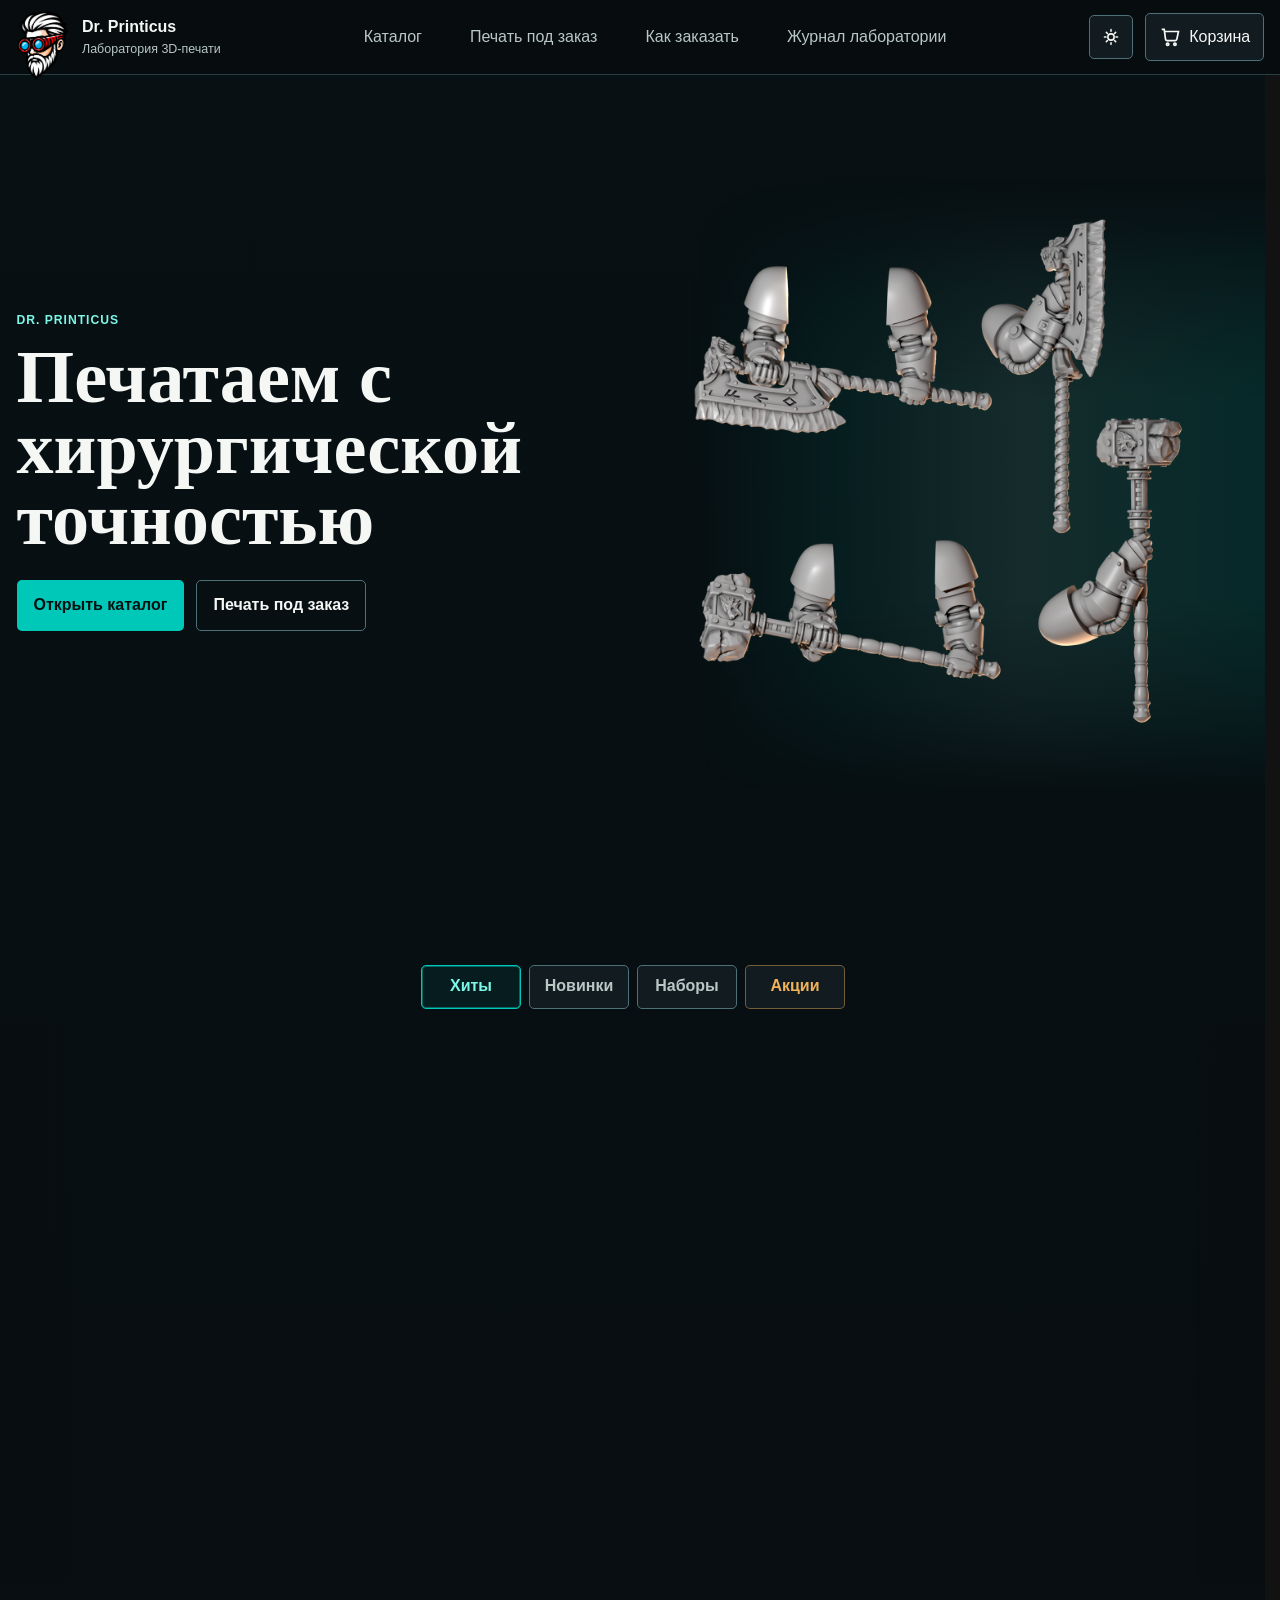
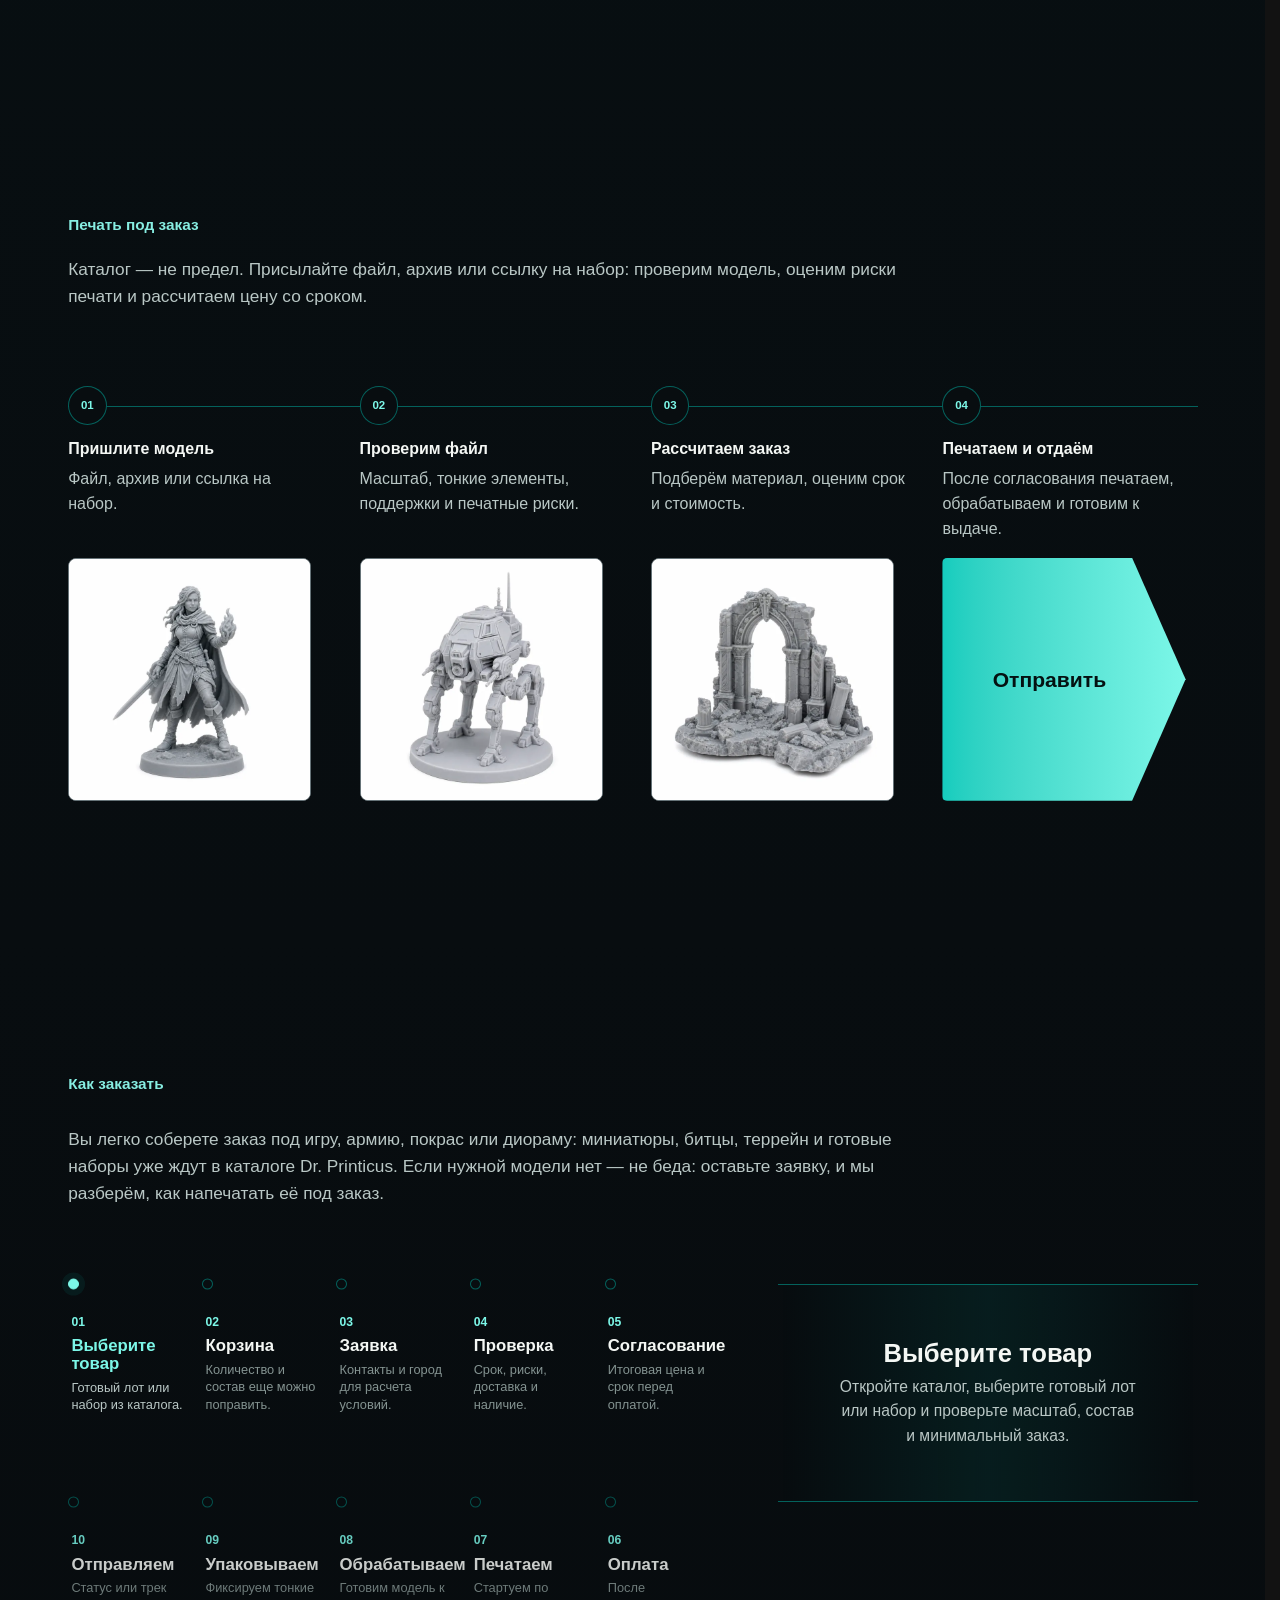
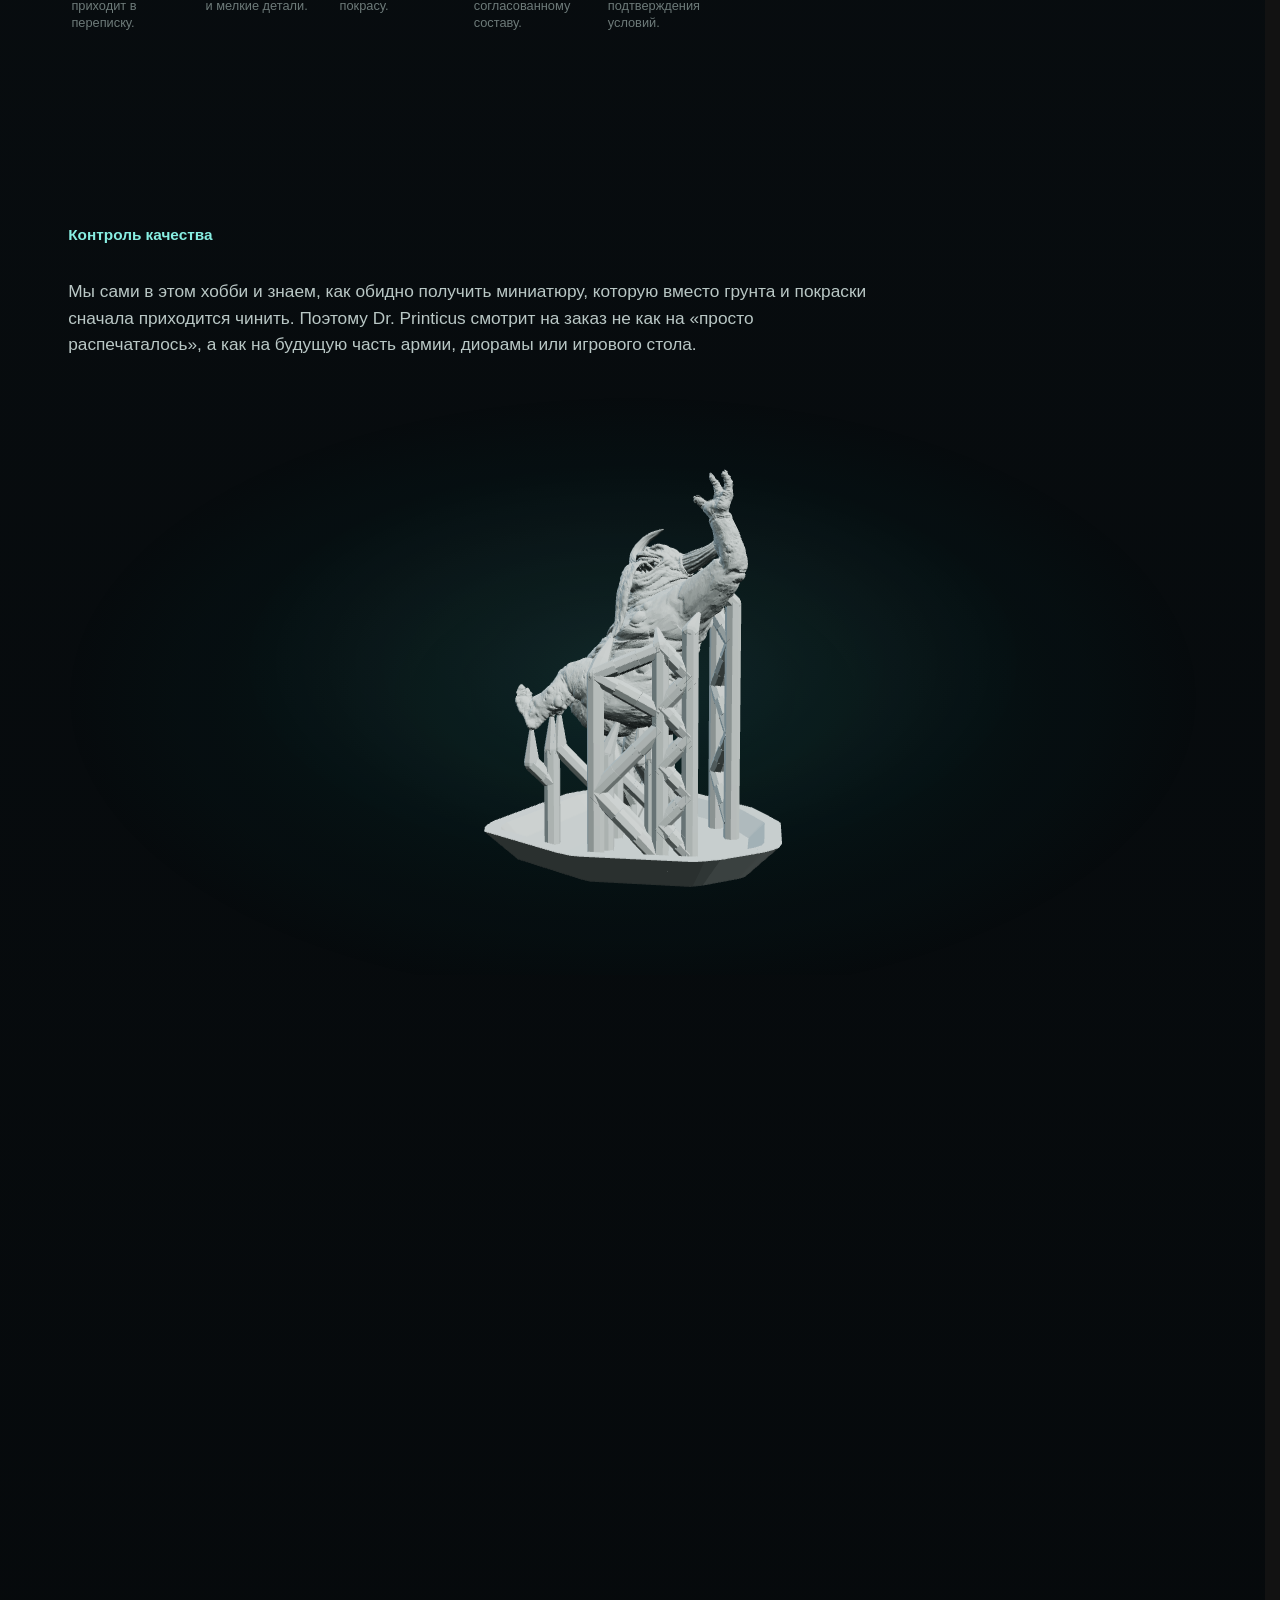
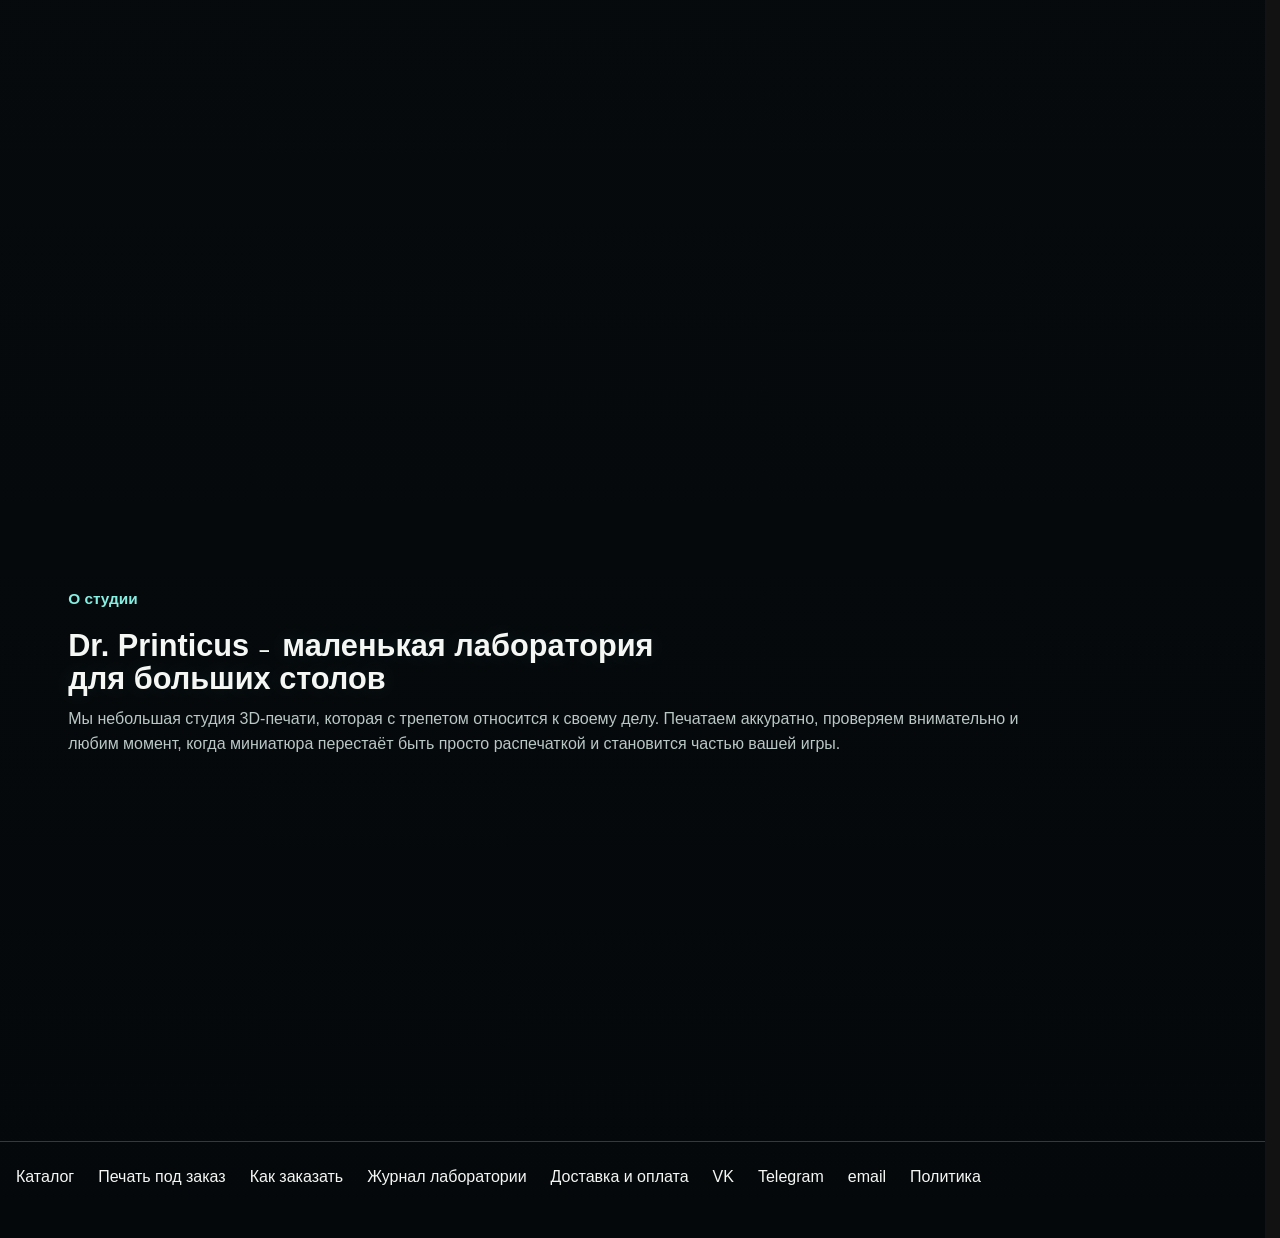
==== index.html @ e50192f3 "Bust CSS cache for public prototype" ====
<!doctype html>
<html lang="ru" data-theme="dr-printicus-refactor" data-color-theme="dark">
  <head>
    <meta charset="utf-8" />
    <meta name="viewport" content="width=device-width, initial-scale=1" />
    <title>Dr. Printicus - прототип магазина</title>
    <meta name="description" content="Dr. Printicus печатает миниатюры, детали, террейн и STL-модели под заказ с аккуратной подготовкой к покраске." />
    <link rel="preload" as="image" href="./assets/merchant/hero-crimson-winged-jumppack.png" fetchpriority="high" />
    <link rel="stylesheet" href="./assets/styles.css?v=home-print-journal-03" />
  </head>
  <body>
    <header class="topbar">
      <a class="brand-mark" href="#home" data-route="home" aria-label="Dr. Printicus, на главную">
        <span class="brand-avatar">
          <img class="brand-avatar-img" src="./assets/brand-mark-transparent.png?v=brand-head-20260627" alt="" decoding="async" fetchpriority="high" />
        </span>
        <span>
          <strong>Dr. Printicus</strong>
          <small>Лаборатория 3D-печати</small>
        </span>
      </a>

      <nav class="desktop-nav" aria-label="Основные разделы">
        <a href="#catalog" data-route="catalog">Каталог</a>
        <a href="#stl" data-route="stl">Печать под заказ</a>
        <a href="#home?scroll=order-flow" data-route="home" data-scroll-to="order-flow">Как заказать</a>
        <a href="#blog" data-route="blog">Журнал лаборатории</a>
      </nav>

      <div class="topbar-actions">
        <button class="theme-toggle" type="button" data-theme-toggle aria-label="Включить светлую тему" aria-pressed="false" title="Включить светлую тему">
          <svg class="theme-toggle-icon theme-toggle-sun" viewBox="0 0 24 24" aria-hidden="true">
            <circle cx="12" cy="12" r="3.6" />
            <path d="M12 3.6v1.8" />
            <path d="M12 18.6v1.8" />
            <path d="M4.5 12h1.8" />
            <path d="M17.7 12h1.8" />
            <path d="m6.7 6.7 1.25 1.25" />
            <path d="m16.05 16.05 1.25 1.25" />
            <path d="m17.3 6.7-1.25 1.25" />
            <path d="m7.95 16.05-1.25 1.25" />
          </svg>
          <svg class="theme-toggle-icon theme-toggle-moon" viewBox="0 0 24 24" aria-hidden="true">
            <path d="M20 14.8A7.5 7.5 0 0 1 9.2 4a8.4 8.4 0 1 0 10.8 10.8Z" />
          </svg>
        </button>
        <a class="cart-shortcut" href="#cart" data-route="cart" aria-label="Корзина">
          <svg class="cart-icon" viewBox="0 0 24 24" aria-hidden="true">
            <path d="M6.2 6h15l-1.7 8.4a2 2 0 0 1-2 1.6H9.1a2 2 0 0 1-2-1.7L5.7 3.8H3" />
            <circle cx="9.4" cy="20" r="1.25" />
            <circle cx="17.4" cy="20" r="1.25" />
          </svg>
          <span>Корзина</span>
          <span class="cart-count" data-cart-count aria-live="polite"></span>
        </a>
        <button class="burger-button" type="button" data-drawer-open aria-controls="mobile-drawer" aria-expanded="false" aria-label="Открыть меню">
          <span></span><span></span><span></span>
        </button>
      </div>
    </header>

    <div class="mobile-drawer" id="mobile-drawer" data-mobile-drawer aria-hidden="true">
      <button class="drawer-scrim" type="button" data-drawer-close aria-label="Закрыть меню"></button>
      <nav class="drawer-panel" aria-label="Мобильное меню">
        <div class="drawer-head">
          <strong>Dr. Printicus</strong>
          <div class="drawer-actions">
            <button class="theme-toggle" type="button" data-theme-toggle aria-label="Включить светлую тему" aria-pressed="false" title="Включить светлую тему">
              <svg class="theme-toggle-icon theme-toggle-sun" viewBox="0 0 24 24" aria-hidden="true">
                <circle cx="12" cy="12" r="3.6" />
                <path d="M12 3.6v1.8" />
                <path d="M12 18.6v1.8" />
                <path d="M4.5 12h1.8" />
                <path d="M17.7 12h1.8" />
                <path d="m6.7 6.7 1.25 1.25" />
                <path d="m16.05 16.05 1.25 1.25" />
                <path d="m17.3 6.7-1.25 1.25" />
                <path d="m7.95 16.05-1.25 1.25" />
              </svg>
              <svg class="theme-toggle-icon theme-toggle-moon" viewBox="0 0 24 24" aria-hidden="true">
                <path d="M20 14.8A7.5 7.5 0 0 1 9.2 4a8.4 8.4 0 1 0 10.8 10.8Z" />
              </svg>
            </button>
            <button type="button" data-drawer-close aria-label="Закрыть меню">
              <svg viewBox="0 0 24 24" aria-hidden="true"><path d="m6 6 12 12M18 6 6 18" /></svg>
            </button>
          </div>
        </div>
        <a href="#catalog" data-route="catalog">Каталог</a>
        <a href="#stl" data-route="stl">Печать под заказ</a>
        <a href="#home?scroll=order-flow" data-route="home" data-scroll-to="order-flow">Как заказать</a>
        <a href="#blog" data-route="blog">Журнал лаборатории</a>
        <a href="#cart" data-route="cart">Корзина</a>
      </nav>
    </div>

    <main id="prototype" class="shell">
      <section id="home" class="screen is-active" data-screen="home" aria-labelledby="home-title">
        <section class="hero-section home-scene hero-scene">
          <div class="hero-copy">
            <p class="eyebrow hero-kicker">Dr. Printicus</p>
            <h1 id="home-title" class="hero-slogan" aria-label="Печатаем с хирургической точностью">
              <span>Печатаем с</span>
              <span>хирургической</span>
              <span>точностью</span>
            </h1>
            <div class="cta-row hero-cta-row">
              <a class="primary" href="#catalog" data-route="catalog">Открыть каталог</a>
              <a class="secondary" href="#stl" data-route="stl">Печать под заказ</a>
            </div>
          </div>
          <div class="hero-visual" aria-label="Лоты Dr. Printicus">
            <div class="hero-carousel" data-hero-carousel>
              <figure class="hero-slide is-active" data-hero-slide>
                <img src="./assets/merchant/hero-crimson-winged-jumppack.png" alt="Crimson Lords Jetpack" decoding="async" fetchpriority="high" />
              </figure>
              <figure class="hero-slide" data-hero-slide>
                <img src="./assets/merchant/hero-ph-two-handed-weapons.png" alt="Primal Hounds two-handed weapons" loading="lazy" decoding="async" fetchpriority="low" />
              </figure>
              <figure class="hero-slide" data-hero-slide>
                <img src="./assets/merchant/hero-aw-toppers-32-1.png" alt="Anvil Wardens toppers" loading="lazy" decoding="async" fetchpriority="low" />
              </figure>
              <figure class="hero-slide" data-hero-slide>
                <img src="./assets/merchant/hero-aw-shields.png" alt="Anvil Wardens shields" loading="lazy" decoding="async" fetchpriority="low" />
              </figure>
              <figure class="hero-slide" data-hero-slide>
                <img src="./assets/merchant/hero-primal-heads-01.png" alt="Primal Hounds heads" loading="lazy" decoding="async" fetchpriority="low" />
              </figure>
              <figure class="hero-slide" data-hero-slide>
                <img src="./assets/merchant/hero-primal-expansion-banner.png" alt="Primal Hounds Expansion banner" loading="lazy" decoding="async" fetchpriority="low" />
              </figure>
              <figure class="hero-slide" data-hero-slide>
                <img src="./assets/merchant/hero-crimson-heavy-flamer.png" alt="Crimson Lords Heavy Flamer" loading="lazy" decoding="async" fetchpriority="low" />
              </figure>
              <figure class="hero-slide" data-hero-slide>
                <img src="./assets/merchant/hero-primal-dread.png" alt="Primal Hounds Dreadnought" loading="lazy" decoding="async" fetchpriority="low" />
              </figure>
              <figure class="hero-slide" data-hero-slide>
                <img src="./assets/merchant/hero-aw-shoulderpads-01.png" alt="Anvil Wardens shoulderpads" loading="lazy" decoding="async" fetchpriority="low" />
              </figure>
              <figure class="hero-slide" data-hero-slide>
                <img src="./assets/merchant/hero-cursed-x0006.png" alt="Cursed Company heads" loading="lazy" decoding="async" fetchpriority="low" />
              </figure>
              <figure class="hero-slide" data-hero-slide>
                <img src="./assets/merchant/hero-aw-cloaks.png" alt="Anvil Wardens cloaks" loading="lazy" decoding="async" fetchpriority="low" />
              </figure>
              <figure class="hero-slide" data-hero-slide>
                <img src="./assets/merchant/hero-crimson-plasma-gun.png" alt="Crimson Lords plasma gun" loading="lazy" decoding="async" fetchpriority="low" />
              </figure>
              <figure class="hero-slide" data-hero-slide>
                <img src="./assets/merchant/hero-crimson-topper-90.png" alt="Crimson Lords 90mm topper" loading="lazy" decoding="async" fetchpriority="low" />
              </figure>
              <figure class="hero-slide" data-hero-slide>
                <img src="./assets/merchant/hero-crimson-ancient-armor.png" alt="Crimson Lords Ancient Armor" loading="lazy" decoding="async" fetchpriority="low" />
              </figure>
              <figure class="hero-slide" data-hero-slide>
                <img src="./assets/merchant/hero-crimson-battle-priest.png" alt="Crimson Lords Battle Priest" loading="lazy" decoding="async" fetchpriority="low" />
              </figure>
              <figure class="hero-slide" data-hero-slide>
                <img src="./assets/merchant/hero-crimson-backpacks.png" alt="Crimson Lords backpacks" loading="lazy" decoding="async" fetchpriority="low" />
              </figure>
              <figure class="hero-slide" data-hero-slide>
                <img src="./assets/merchant/hero-primal-big-shoulderpads.png" alt="Primal Hounds shoulderpads" loading="lazy" decoding="async" fetchpriority="low" />
              </figure>
              <figure class="hero-slide" data-hero-slide>
                <img src="./assets/merchant/hero-cursed-x0008.png" alt="Cursed Company banner" loading="lazy" decoding="async" fetchpriority="low" />
              </figure>
              <figure class="hero-slide" data-hero-slide>
                <img src="./assets/merchant/hero-ec-banner.png" alt="Eternal Crusaders banner" loading="lazy" decoding="async" fetchpriority="low" />
              </figure>
              <figure class="hero-slide" data-hero-slide>
                <img src="./assets/merchant/hero-primal-bear-company-hammer-shield.png" alt="Primal Hounds Bear Company hammer and shield" loading="lazy" decoding="async" fetchpriority="low" />
              </figure>
              <figure class="hero-slide" data-hero-slide>
                <img src="./assets/merchant/hero-cursed-x0007.png" alt="Cursed Company banner and heads" loading="lazy" decoding="async" fetchpriority="low" />
              </figure>
              <figure class="hero-slide" data-hero-slide>
                <img src="./assets/merchant/hero-primal-backpack09.png" alt="Primal Hounds Backpack 09" loading="lazy" decoding="async" fetchpriority="low" />
              </figure>
              <figure class="hero-slide" data-hero-slide>
                <img src="./assets/merchant/hero-crimson-claws.png" alt="Crimson Lords claws" loading="lazy" decoding="async" fetchpriority="low" />
              </figure>
            </div>
          </div>
        </section>

        <section class="featured-products home-scene showcase-scene section-block scroll-reveal reveal-right" aria-label="Подборки товаров">
          <div class="section-head compact showcase-head">
            <div class="featured-tabs" role="tablist" aria-label="Подборки товаров">
              <button class="is-active" type="button" data-featured-tab="hits">Хиты</button>
              <button type="button" data-featured-tab="new">Новинки</button>
              <button type="button" data-featured-tab="value">Наборы</button>
              <button type="button" data-featured-tab="promo">Акции</button>
            </div>
          </div>
          <div class="featured-rail-frame">
            <button class="rail-arrow rail-arrow-left" type="button" data-featured-scroll="prev" aria-label="Предыдущие товары">
              <svg viewBox="0 0 24 24" aria-hidden="true"><path d="m15 6-6 6 6 6" /></svg>
            </button>
            <div class="featured-rail" data-featured-rail></div>
            <button class="rail-arrow rail-arrow-right" type="button" data-featured-scroll="next" aria-label="Следующие товары">
              <svg viewBox="0 0 24 24" aria-hidden="true"><path d="m9 6 6 6-6 6" /></svg>
            </button>
          </div>
          <div class="showcase-catalog-cta">
            <a class="secondary showcase-catalog-link" href="#catalog" data-route="catalog">Все товары</a>
          </div>
        </section>

        <section class="stl-promo home-scene custom-print-scene section-block scroll-reveal reveal-left" aria-label="Печать под заказ">
          <div class="custom-print-copy">
            <p class="eyebrow scene-label custom-print-kicker">Печать под заказ</p>
            <p class="service-lead">Каталог — не предел. Присылайте файл, архив или ссылку на набор: проверим модель, оценим риски печати и рассчитаем цену со сроком.</p>
            <div class="service-cta custom-print-cta custom-print-arrow-cta custom-print-cta-mobile">
              <a class="custom-print-arrow-link primary" href="#stl" data-route="stl" aria-label="Отправить модель на проверку">Отправить</a>
            </div>
            <ol class="custom-print-steps custom-print-route" aria-label="Как проходит проверка модели перед печатью">
              <li class="custom-print-step"><span>01</span><strong>Пришлите модель</strong><p>Файл, архив или ссылка на набор.</p><figure class="custom-print-photo"><img src="./assets/custom-print/custom-print-adventurer.webp" alt="Серая 3D-печатная миниатюра искательницы на белом фоне" width="720" height="720" loading="lazy" decoding="async"></figure></li>
              <li class="custom-print-step"><span>02</span><strong>Проверим файл</strong><p>Масштаб, тонкие элементы, поддержки и печатные риски.</p><figure class="custom-print-photo"><img src="./assets/custom-print/custom-print-walker.webp" alt="Серая 3D-печатная механическая модель на белом фоне" width="720" height="720" loading="lazy" decoding="async"></figure></li>
              <li class="custom-print-step"><span>03</span><strong>Рассчитаем заказ</strong><p>Подберём материал, оценим срок и стоимость.</p><figure class="custom-print-photo"><img src="./assets/custom-print/custom-print-terrain.webp" alt="Серая 3D-печатная деталь террейна на белом фоне" width="720" height="720" loading="lazy" decoding="async"></figure></li>
              <li class="custom-print-step"><span>04</span><strong>Печатаем и отдаём</strong><p>После согласования печатаем, обрабатываем и готовим к выдаче.</p><div class="service-cta custom-print-cta custom-print-arrow-cta custom-print-cta-desktop">
                <a class="custom-print-arrow-link primary" href="#stl" data-route="stl" aria-label="Отправить модель на проверку">Отправить</a>
              </div></li>
            </ol>
          </div>
        </section>

        <section id="order-flow" class="order-flow home-scene order-scene section-block scroll-reveal reveal-right" aria-labelledby="order-flow-title">
          <div class="order-layout">
            <div class="section-head compact order-head">
              <div>
                <p class="eyebrow scene-label" id="order-flow-title">Как заказать</p>
                <p class="order-lead">Вы легко соберете заказ под игру, армию, покрас или диораму: миниатюры, битцы, террейн и готовые наборы уже ждут в каталоге Dr. Printicus. Если нужной модели нет — не беда: оставьте заявку, и мы разберём, как напечатать её под заказ.</p>
              </div>
            </div>
            <div class="order-route" aria-describedby="order-inspector-title order-inspector-copy">
              <ol class="order-main-path order-route-line" aria-label="Как оформить заказ">
                <li class="order-stage">
                  <button class="order-stage-trigger is-active" type="button" data-order-step="choose" data-order-step-title="Выберите товар" data-order-step-copy="Откройте каталог, выберите готовый лот или набор и проверьте масштаб, состав и минимальный заказ." aria-current="step">
                    <span>01</span><strong>Выберите товар</strong><p class="order-stage-summary">Готовый лот или набор из каталога.</p>
                  </button>
                </li>
                <li class="order-stage">
                  <button class="order-stage-trigger" type="button" data-order-step="cart" data-order-step-title="Соберите позиции" data-order-step-copy="В корзине можно менять количество и состав до отправки.">
                    <span>02</span><strong>Корзина</strong><p class="order-stage-summary">Количество и состав еще можно поправить.</p>
                  </button>
                </li>
                <li class="order-stage">
                  <button class="order-stage-trigger" type="button" data-order-step="request" data-order-step-title="Отправьте заявку" data-order-step-copy="Оставьте контакт, город и удобный способ связи — это нужно для проверки доставки и сроков.">
                    <span>03</span><strong>Заявка</strong><p class="order-stage-summary">Контакты и город для расчета условий.</p>
                  </button>
                </li>
                <li class="order-stage">
                  <button class="order-stage-trigger" type="button" data-order-step="check" data-order-step-title="Мы проверим заказ" data-order-step-copy="Проверяем наличие, печатные риски, упаковку, срок и финальные условия.">
                    <span>04</span><strong>Проверка</strong><p class="order-stage-summary">Срок, риски, доставка и наличие.</p>
                  </button>
                </li>
                <li class="order-stage">
                  <button class="order-stage-trigger" type="button" data-order-step="confirm" data-order-step-title="Согласуйте условия" data-order-step-copy="Уточним итоговый состав, цену, срок и доставку. Без подтверждения печать не стартует.">
                    <span>05</span><strong>Согласование</strong><p class="order-stage-summary">Итоговая цена и срок перед оплатой.</p>
                  </button>
                </li>
              </ol>
              <ol class="order-afterline order-route-line" aria-label="После подтверждения">
                <li class="order-afterline-stage">
                  <button class="order-stage-trigger" type="button" data-order-step="pay" data-order-step-title="Оплатите после подтверждения" data-order-step-copy="Ссылка или реквизиты появляются после подтверждения заказа.">
                    <span>06</span><strong>Оплата</strong><p class="order-stage-summary">После подтверждения условий.</p>
                  </button>
                </li>
                <li class="order-afterline-stage">
                  <button class="order-stage-trigger" type="button" data-order-step="print" data-order-step-title="Печатаем" data-order-step-copy="После оплаты запускаем печать по согласованному составу.">
                    <span>07</span><strong>Печатаем</strong><p class="order-stage-summary">Стартуем по согласованному составу.</p>
                  </button>
                </li>
                <li class="order-afterline-stage" data-order-stage="final-processing">
                  <button class="order-stage-trigger" type="button" data-order-step="finish" data-order-step-title="Обрабатываем" data-order-step-copy="Убираем явные следы поддержек, проверяем хрупкие элементы и готовность к покрасу.">
                    <span>08</span><strong>Обрабатываем</strong><p class="order-stage-summary">Готовим модель к покрасу.</p>
                  </button>
                </li>
                <li class="order-afterline-stage">
                  <button class="order-stage-trigger" type="button" data-order-step="pack" data-order-step-title="Упаковываем" data-order-step-copy="Мелкие и тонкие детали фиксируем отдельно, чтобы они доехали целыми.">
                    <span>09</span><strong>Упаковываем</strong><p class="order-stage-summary">Фиксируем тонкие и мелкие детали.</p>
                  </button>
                </li>
                <li class="order-afterline-stage">
                  <button class="order-stage-trigger" type="button" data-order-step="ship" data-order-step-title="Отправляем" data-order-step-copy="Передаем заказ выбранным способом и присылаем статус или трек в переписку.">
                    <span>10</span><strong>Отправляем</strong><p class="order-stage-summary">Статус или трек приходит в переписку.</p>
                  </button>
                </li>
              </ol>
              <p class="order-afterline-mobile-summary">После подтверждения: оплата, печатаем, обрабатываем, упаковываем и отправляем.</p>
            </div>
            <aside class="order-step-inspector" aria-live="polite" aria-labelledby="order-inspector-title">
              <strong id="order-inspector-title" data-order-inspector-title>Выберите товар</strong>
              <p id="order-inspector-copy" data-order-inspector-copy>Откройте каталог, выберите готовый лот или набор и проверьте масштаб, состав и минимальный заказ.</p>
            </aside>
          </div>
          <ol class="step-grid legacy-order-grid" hidden aria-hidden="true">
            <li><span>1</span><strong>Выберите товары</strong><p>Откройте каталог или нужную категорию.</p></li>
            <li><span>2</span><strong>Добавьте в корзину</strong><p>Количество можно менять до оформления.</p></li>
            <li><span>3</span><strong>Оставьте контакты</strong><p>Телефон, удобная связь, город и адрес.</p></li>
            <li><span>4</span><strong>Мы подтвердим доставку, срок и оплату</strong><p>Финальные условия уточняем после обработки.</p></li>
          </ol>
        </section>

        <section class="quality-section home-scene quality-scene section-block scroll-reveal reveal-left" aria-labelledby="quality-title">
          <div class="quality-proof-list" aria-label="Контроль качества печати">
            <div class="quality-proof-title">
              <p class="eyebrow scene-label" id="quality-title">Контроль качества</p>
              <p class="quality-lead">Мы сами в этом хобби и знаем, как обидно получить миниатюру, которую вместо грунта и покраски сначала приходится чинить. Поэтому Dr. Printicus смотрит на заказ не как на «просто распечаталось», а как на будущую часть армии, диорамы или игрового стола.</p>
            </div>
            <div class="quality-model-stage" aria-label="Supported Nurgling STL model preview">
              <div class="quality-model-viewer" data-quality-model="./assets/models/quality-nurgling-supported.stl" data-quality-model-state="idle">
                <div class="quality-model-canvas" aria-hidden="true"></div>
                <p class="quality-model-fallback">Поддержанный STL Нурглинга готов к просмотру: модель остается цельной, с уже встроенными суппортами.</p>
              </div>
              <div class="quality-proof-grid" aria-label="Этапы контроля качества">
                <div class="quality-proof-point quality-proof-point-a">
                  <strong>Диагностика</strong>
                  <p>Смотрим читаемость лиц, брони, символов и мелкого рельефа в нужном масштабе.</p>
                </div>
                <div class="quality-proof-point quality-proof-point-b">
                  <strong>Подготовка</strong>
                  <p>Ориентируем модель, убираем явные следы поддержек и предупреждаем о хрупких местах.</p>
                </div>
                <div class="quality-proof-point quality-proof-point-c">
                  <strong>Обработка</strong>
                  <p>Проверяем следы поддержек, тонкие элементы и места, которые будут видны после грунта.</p>
                </div>
                <div class="quality-proof-point quality-proof-point-d">
                  <strong>Фиксация</strong>
                  <p>Мелкие детали и тонкие элементы упаковываем отдельно, чтобы они доехали целыми.</p>
                </div>
              </div>
            </div>
          </div>
        </section>

        <section class="lab-journal-preview home-scene journal-scene section-block scroll-reveal reveal-right" aria-labelledby="home-blog-title">
          <p class="scene-label journal-section-label" id="home-blog-title">Журнал лаборатории</p>
          <div class="journal-layout">
            <p class="eyebrow journal-mobile-kicker" aria-hidden="true">Журнал лаборатории</p>
            <a class="journal-feature journal-lead" href="#blog?article=kachestvennaya-3d-pechat-miniatyur" data-route="blog" data-article-route="kachestvennaya-3d-pechat-miniatyur">
              <h2>Качественная 3D-печать миниатюр</h2>
              <p class="journal-preview-copy">3D-печать миниатюр давно перестала быть просто способом получить фигурку из смолы. В Dr. Printicus мы смотрим на печать как на производственный процесс: детали должны пережить сборку, грунт и покрас без спасательных работ. В статье разбираем, где чаще всего появляются дефекты и почему качество видно не только на фото, но и под кистью.</p>
              <span class="journal-continue">Продолжить чтение</span>
            </a>
            <div class="journal-secondary-panel">
              <div class="journal-secondary-list" aria-label="Другие материалы журнала">
                <a class="blog-card journal-secondary-card" href="#blog?article=miniatyury-dlya-pokraski-kachestvo-pechati" data-route="blog" data-article-route="miniatyury-dlya-pokraski-kachestvo-pechati"><span>покраска</span><h3>Почему миниатюры для покраски должны быть напечатаны аккуратно</h3><p>Как печать влияет на грунтовку, проливки, высветления, сборку и итоговый вид.</p><span class="journal-card-icon journal-card-icon-paint" aria-hidden="true"><svg class="journal-icon-svg journal-brush-icon" viewBox="0 0 96 96" data-tilt="left" data-bristle-base="wide" focusable="false"><g class="journal-brush-left" transform="translate(96 0) scale(-1 1)"><path class="journal-brush-handle" d="M20.8 86.4c-2.5-1.8-.8-9.9 3.7-17.9l27.8-49.3c1.8-3.3 6-4 8.9-1.5l7 6.1-32.4 57.4c-4.6 8-12.5 7-15 5.2Z"></path><path class="journal-brush-handle-shadow" d="M33.1 78.6 64.4 23.2l3.8 3.3-30 53.1c-2.8 4.9-8.1 5.1-5.1-1Z"></path><path class="journal-brush-handle-highlight" d="M29.1 70.7 55.5 23.8"></path><path class="journal-brush-ferrule" d="M56.2 16.3c3.6-5.9 11.4-4.8 16.8 2.6l-5.7 15.3c-5.5-.9-11.7-4.7-16.2-9.6l5.1-8.3Z"></path><path class="journal-brush-ferrule-shadow" d="M66.4 18.2c2.4 1.7 4.6 4.1 6.6 6.9l-3.4 9.1c-2.4-.4-4.9-1.3-7.3-2.5l4.1-13.5Z"></path><path class="journal-brush-bristle" transform="translate(-6 0)" d="M68.7 4.9c6.5-4.7 13.8-5.2 19.3-2.5-6.4 5.2-7.3 11.7-8.8 19.5-2.1 10.5-11.8 19.6-22.3 16.7-7.8-2.2-6.6-11.4-1.4-18.5 4.9-6.7 6.8-10.6 13.2-15.2Z"></path><path class="journal-brush-bristle-highlight" transform="translate(-6 0)" d="M67.5 12.9c-3.6 4.9-4.6 10.6-4.4 16.1"></path></g></svg></span></a>
                <a class="blog-card journal-secondary-card" href="#blog?article=smolyanaya-3d-pechat-miniatyur" data-route="blog" data-article-route="smolyanaya-3d-pechat-miniatyur"><span>смола</span><h3>Смоляная 3D-печать миниатюр</h3><p>Плюсы, ограничения, прочность, поддержки и требования к качеству процесса.</p><span class="journal-card-icon journal-card-icon-resin" aria-hidden="true"><span class="journal-icon-object"></span></span></a>
                <a class="blog-card journal-secondary-card" href="#blog?article=licenzionnaya-3d-pechat-miniatyur" data-route="blog" data-article-route="licenzionnaya-3d-pechat-miniatyur"><span>лицензии</span><h3>Лицензионная 3D-печать миниатюр</h3><p>Почему происхождение модели важно для устойчивого каталога и поддержки авторов.</p><span class="journal-card-icon journal-card-icon-license" aria-hidden="true"><span class="journal-icon-object"></span></span></a>
              </div>
              <a class="secondary journal-all-link" href="#blog" data-route="blog">Все материалы</a>
            </div>
          </div>
        </section>

        <section class="about-studio home-scene about-scene section-block scroll-reveal reveal-left" aria-labelledby="about-kicker about-title">
          <p class="scene-label about-section-label" id="about-kicker">О студии</p>
          <h2 id="about-title"><span class="about-title-brand">Dr. Printicus <span class="about-title-dash">–</span></span> <span class="about-title-slogan about-title-slogan-primary">маленькая лаборатория</span><br class="about-title-break"> <span class="about-title-slogan about-title-slogan-line">для больших столов</span></h2>
          <p class="about-copy">Мы небольшая студия 3D-печати, которая с трепетом относится к своему делу. Печатаем аккуратно, проверяем внимательно и любим момент, когда миниатюра перестаёт быть просто распечаткой и становится частью вашей игры.</p>
        </section>
      </section>

      <section id="catalog" class="screen" data-screen="catalog" aria-labelledby="catalog-title">
        <div class="catalog-page">
          <div class="catalog-toolbar">
            <nav class="breadcrumbs" aria-label="Хлебные крошки"><a href="#home" data-route="home">Главная</a><span>/</span><span>Каталог</span></nav>
            <div class="catalog-title-row">
              <div>
                <p class="eyebrow">каталог</p>
                <h1 id="catalog-title" data-catalog-title>Все товары</h1>
              </div>
              <span class="catalog-result-count" data-result-count></span>
            </div>
            <div class="catalog-tools">
              <label class="catalog-search">Поиск <input type="search" placeholder="Статуя, битсы, террейн..." data-catalog-search /></label>
              <label class="sort-control">Сортировка
                <select data-sort-control>
                  <option value="popular">Популярные</option>
                  <option value="price-asc">Сначала дешевле</option>
                  <option value="price-desc">Сначала дороже</option>
                </select>
              </label>
              <button class="filter-toggle" type="button" data-filter-toggle aria-expanded="false" aria-controls="catalog-filters">Фильтры</button>
            </div>
            <div class="active-filter-chips" data-active-filter-chips></div>
          </div>

          <div class="catalog-layout">
            <button class="filter-scrim" type="button" data-filter-close aria-label="Закрыть фильтры"></button>
            <aside class="catalog-sidebar" id="catalog-filters" data-filter-panel aria-hidden="true" tabindex="-1">
              <div class="filter-panel-head">
                <strong>Фильтры</strong>
                <button type="button" data-filter-close aria-label="Закрыть фильтры">
                  <svg viewBox="0 0 24 24" aria-hidden="true"><path d="m6 6 12 12M18 6 6 18" /></svg>
                </button>
              </div>
              <div class="filter-section" data-filter-root>
                <strong>Категории</strong>
                <button class="chip is-active" type="button" data-filter-group="productKind" data-filter-value="all">Все товары</button>
                <button class="chip" type="button" data-filter-group="productKind" data-filter-value="bundle">Наборы</button>
                <div class="filter-group">
                  <button class="chip filter-group-toggle" type="button" data-filter-toggle-group="universe" data-filter-trigger-label="Вселенная" aria-expanded="false">Выбор вселенной</button>
                  <div class="filter-options" data-dependent-filter="universe" hidden>
                    <button class="chip" type="button" data-filter-group="universe" data-filter-value="warhammer">Warhammer</button>
                    <button class="chip" type="button" data-filter-group="universe" data-filter-value="dnd">D&amp;D</button>
                    <button class="chip" type="button" data-filter-group="universe" data-filter-value="nri">НРИ</button>
                  </div>
                </div>
                <div class="filter-group generated-filter-group" data-generated-filter-group="faction" hidden>
                  <button class="chip filter-group-toggle" type="button" data-filter-toggle-group="faction" data-filter-trigger-label="Фракция" aria-expanded="false">Фракция</button>
                  <div class="filter-options generated-filter-options" data-dependent-filter="faction" hidden></div>
                </div>
                <div class="filter-group">
                  <button class="chip filter-group-toggle" type="button" data-filter-toggle-group="details" data-filter-trigger-label="Детали" aria-expanded="false">Детали</button>
                  <div class="filter-options" data-dependent-filter="details" hidden>
                    <button class="chip" type="button" data-filter-group="partType" data-filter-value="heads">Головы</button>
                    <button class="chip" type="button" data-filter-group="partType" data-filter-value="shoulders">Наплечники</button>
                    <button class="chip" type="button" data-filter-group="partType" data-filter-value="weapons">Оружие</button>
                    <button class="chip" type="button" data-filter-group="partType" data-filter-value="arms">Руки</button>
                    <button class="chip" type="button" data-filter-group="partType" data-filter-value="legs">Ноги</button>
                    <button class="chip" type="button" data-filter-group="partType" data-filter-value="armor">Торсы / броня</button>
                    <button class="chip" type="button" data-filter-group="partType" data-filter-value="banners">Баннеры</button>
                    <button class="chip" type="button" data-filter-group="partType" data-filter-value="cloaks">Плащи</button>
                    <button class="chip" type="button" data-filter-group="partType" data-filter-value="dreadnought-upgrades">Дредноут-апгрейды</button>
                    <button class="chip" type="button" data-filter-group="partType" data-filter-value="accessories">Аксессуары</button>
                    <button class="chip" type="button" data-filter-group="partType" data-filter-value="other">Другое</button>
                  </div>
                </div>
                <div class="filter-group generated-filter-group" data-generated-filter-group="unitType" hidden>
                  <button class="chip filter-group-toggle" type="button" data-filter-toggle-group="unitType" data-filter-trigger-label="Тип отряда" aria-expanded="false">Тип отряда</button>
                  <div class="filter-options generated-filter-options" data-dependent-filter="unitType" hidden></div>
                </div>
                <div class="filter-group">
                  <button class="chip filter-group-toggle" type="button" data-filter-toggle-group="bases" data-filter-trigger-label="База" aria-expanded="false">Базы</button>
                  <div class="filter-options" data-dependent-filter="bases" hidden>
                    <button class="chip" type="button" data-filter-group="productKind" data-filter-value="base">Все базы</button>
                    <button class="chip" type="button" data-filter-group="baseSize" data-filter-value="28mm">28 мм</button>
                    <button class="chip" type="button" data-filter-group="baseSize" data-filter-value="32mm">32 мм</button>
                    <button class="chip" type="button" data-filter-group="baseSize" data-filter-value="40mm">40 мм</button>
                  </div>
                </div>
                <button class="chip" type="button" data-filter-group="productKind" data-filter-value="terrain">Террейн</button>
              </div>
              <div class="filter-sheet-actions">
                <button class="primary" type="button" data-filter-close-results>Показать товары</button>
                <button class="secondary" type="button" data-filter-reset>Сбросить фильтры</button>
              </div>
            </aside>

            <section class="catalog-results" aria-label="Товары">
              <div class="catalog-state catalog-loading" data-catalog-loading hidden>Загружаем товары...</div>
              <div class="catalog-state catalog-error" data-catalog-error hidden>Не удалось обновить каталог. Попробуйте сбросить фильтры.</div>
              <div class="product-grid" data-product-grid>
                <article class="product-card" data-product-id="champion" data-category="model" data-tags="heroes warhammer grimdark bases-32">
                  <button class="product-card-main" type="button" data-open-product="champion">
                    <span class="product-media"><img src="./assets/merchant/card-champion.jpg" alt="Anvil Wardens: The Champion" loading="lazy" decoding="async" fetchpriority="low" /></span>
                    <span class="product-badges"><span>хит</span><span>под заказ</span></span>
                    <strong>Anvil Wardens: The Champion</strong>
                    <small>Геройская миниатюра для grimdark-отряда и витрины.</small>
                    <span class="spec-row">32 мм · смола · 3–7 дней</span>
                  </button>
                  <div class="card-bottom"><span class="price">900 ₽</span><button class="primary cart-action" type="button" data-cart-action="champion">В корзину</button><div class="quantity-control" data-card-qty="champion" hidden><button type="button" data-cart-minus="champion">−</button><span data-card-count="champion"></span><button type="button" data-cart-plus="champion">+</button></div></div>
                </article>
                <article class="product-card" data-product-id="hunter" data-category="model" data-tags="heroes warhammer grimdark new bases-32">
                  <button class="product-card-main" type="button" data-open-product="hunter">
                    <span class="product-media"><img src="./assets/merchant/card-hunter.jpg" alt="Anvil Wardens: The Hunter" loading="lazy" decoding="async" fetchpriority="low" /></span>
                    <span class="product-badges"><span>новинка</span></span>
                    <strong>Anvil Wardens: The Hunter</strong>
                    <small>Миниатюра охотника с крупным силуэтом и тонкими деталями.</small>
                    <span class="spec-row">32 мм · смола · 3–7 дней</span>
                  </button>
                  <div class="card-bottom"><span class="price">650 ₽</span><button class="primary cart-action" type="button" data-cart-action="hunter">В корзину</button><div class="quantity-control" data-card-qty="hunter" hidden><button type="button" data-cart-minus="hunter">−</button><span data-card-count="hunter"></span><button type="button" data-cart-plus="hunter">+</button></div></div>
                </article>
                <article class="product-card" data-product-id="heads" data-category="bits" data-tags="bits heads small-item conversion-kits">
                  <button class="product-card-main" type="button" data-open-product="heads">
                    <span class="product-media"><img src="./assets/merchant/card-heads.jpg" alt="Головы в респираторах" loading="lazy" decoding="async" fetchpriority="low" /></span>
                    <span class="product-badges"><span>Мин. заказ 250 ₽</span></span>
                    <strong>Головы в респираторах, 5 шт.</strong>
                    <small>Конверсионные детали для отрядов и героев.</small>
                    <span class="spec-row">детали · смола · 3–7 дней</span>
                  </button>
                  <div class="card-bottom"><span class="price">70 ₽</span><button class="primary cart-action" type="button" data-cart-action="heads">В корзину</button><div class="quantity-control" data-card-qty="heads" hidden><button type="button" data-cart-minus="heads">−</button><span data-card-count="heads"></span><button type="button" data-cart-plus="heads">+</button></div></div>
                </article>
                <article class="product-card" data-product-id="hounds" data-category="bundle" data-tags="terrain full-packs bundles value warhammer">
                  <button class="product-card-main" type="button" data-open-product="hounds">
                    <span class="product-media"><img src="./assets/merchant/card-primal-hounds.jpg" alt="Primal Hounds Expansion" loading="lazy" decoding="async" fetchpriority="low" /></span>
                    <span class="product-badges"><span>выгодный набор</span></span>
                    <strong>Primal Hounds Expansion</strong>
                    <small>Фулл-пак деталей и террейна дешевле, чем по частям.</small>
                    <span class="spec-row">набор · смола · 3–7 дней</span>
                  </button>
                  <div class="card-bottom"><span class="price">2 900 ₽</span><button class="primary cart-action" type="button" data-cart-action="hounds">В корзину</button><div class="quantity-control" data-card-qty="hounds" hidden><button type="button" data-cart-minus="hounds">−</button><span data-card-count="hounds"></span><button type="button" data-cart-plus="hounds">+</button></div></div>
                </article>
                <article class="product-card" data-product-id="armor" data-category="bits" data-tags="heroes warhammer new display-models">
                  <button class="product-card-main" type="button" data-open-product="armor">
                    <span class="product-media"><img src="./assets/merchant/card-ancient-armor.jpg" alt="Crimson Lords: Ancient Armor" loading="lazy" decoding="async" fetchpriority="low" /></span>
                    <span class="product-badges"><span>новинка</span></span>
                    <strong>Crimson Lords: Ancient Armor</strong>
                    <small>Броня, щит и декоративные элементы для героя.</small>
                    <span class="spec-row">32 мм · смола · 3–7 дней</span>
                  </button>
                  <div class="card-bottom"><span class="price">1 200 ₽</span><button class="primary cart-action" type="button" data-cart-action="armor">В корзину</button><div class="quantity-control" data-card-qty="armor" hidden><button type="button" data-cart-minus="armor">−</button><span data-card-count="armor"></span><button type="button" data-cart-plus="armor">+</button></div></div>
                </article>
                <article class="product-card" data-product-id="cursed" data-category="bundle" data-tags="squads warhammer grimdark full-packs">
                  <button class="product-card-main" type="button" data-open-product="cursed">
                    <span class="product-media"><img src="./assets/merchant/card-cursed-company.jpg" alt="Cursed Company" loading="lazy" decoding="async" fetchpriority="low" /></span>
                    <span class="product-badges"><span>отряд</span></span>
                    <strong>Cursed Company</strong>
                    <small>Отрядные прокси с головами, оружием и базами.</small>
                    <span class="spec-row">отряд · смола · 3–7 дней</span>
                  </button>
                  <div class="card-bottom"><span class="price">1 850 ₽</span><button class="primary cart-action" type="button" data-cart-action="cursed">В корзину</button><div class="quantity-control" data-card-qty="cursed" hidden><button type="button" data-cart-minus="cursed">−</button><span data-card-count="cursed"></span><button type="button" data-cart-plus="cursed">+</button></div></div>
                </article>
                <article class="product-card" data-product-id="shoulders" data-category="bits" data-tags="bits small-item conversion-kits bases-32">
                  <button class="product-card-main" type="button" data-open-product="shoulders">
                    <span class="product-media"><img src="./assets/merchant/card-shoulderpads.jpg" alt="Наплечники Anvil Wardens" loading="lazy" decoding="async" fetchpriority="low" /></span>
                    <span class="product-badges"><span>Мин. заказ 250 ₽</span></span>
                    <strong>Наплечники Anvil Wardens, 5 шт.</strong>
                    <small>Апгрейды для пехоты, командиров и конверсий.</small>
                    <span class="spec-row">детали · смола · 3–7 дней</span>
                  </button>
                  <div class="card-bottom"><span class="price">120 ₽</span><button class="primary cart-action" type="button" data-cart-action="shoulders">В корзину</button><div class="quantity-control" data-card-qty="shoulders" hidden><button type="button" data-cart-minus="shoulders">−</button><span data-card-count="shoulders"></span><button type="button" data-cart-plus="shoulders">+</button></div></div>
                </article>
                <article class="product-card" data-product-id="banner" data-category="bits" data-tags="bits conversion-kits warhammer grimdark">
                  <button class="product-card-main" type="button" data-open-product="banner">
                    <span class="product-media"><img src="./assets/merchant/card-banner.jpg" alt="Crimson Lords: Banner 01" loading="lazy" decoding="async" fetchpriority="low" /></span>
                    <span class="product-badges"><span>детали</span></span>
                    <strong>Crimson Lords: Banner 01</strong>
                    <small>Знамя, икона и детали для командного отряда.</small>
                    <span class="spec-row">детали · смола · 3–7 дней</span>
                  </button>
                  <div class="card-bottom"><span class="price">260 ₽</span><button class="primary cart-action" type="button" data-cart-action="banner">В корзину</button><div class="quantity-control" data-card-qty="banner" hidden><button type="button" data-cart-minus="banner">−</button><span data-card-count="banner"></span><button type="button" data-cart-plus="banner">+</button></div></div>
                </article>
                <article class="product-card" data-product-id="artifacts" data-category="terrain" data-tags="rpg dnd props terrain">
                  <button class="product-card-main" type="button" data-open-product="artifacts">
                    <span class="product-media"><img src="./assets/merchant/card-hunter.jpg" alt="Кладовая артефактов" loading="lazy" decoding="async" fetchpriority="low" /></span>
                    <span class="product-badges"><span>НРИ</span></span>
                    <strong>Кладовая артефактов</strong>
                    <small>Набор пропсов для RPG-сцены и витринной базы.</small>
                    <span class="spec-row">RPG · смола · 3–7 дней</span>
                  </button>
                  <div class="card-bottom"><span class="price">780 ₽</span><button class="primary cart-action" type="button" data-cart-action="artifacts">В корзину</button><div class="quantity-control" data-card-qty="artifacts" hidden><button type="button" data-cart-minus="artifacts">−</button><span data-card-count="artifacts"></span><button type="button" data-cart-plus="artifacts">+</button></div></div>
                </article>
                <article class="product-card" data-product-id="mechanics" data-category="model" data-tags="rpg scifi-rpg squads">
                  <button class="product-card-main" type="button" data-open-product="mechanics">
                    <span class="product-media"><img src="./assets/merchant/card-champion.jpg" alt="Отряд полевых механиков" loading="lazy" decoding="async" fetchpriority="low" /></span>
                    <span class="product-badges"><span>sci-fi</span></span>
                    <strong>Отряд полевых механиков</strong>
                    <small>Команда NPC для sci-fi RPG, skirmish и диорам.</small>
                    <span class="spec-row">отряд · смола · 3–7 дней</span>
                  </button>
                  <div class="card-bottom"><span class="price">1 450 ₽</span><button class="primary cart-action" type="button" data-cart-action="mechanics">В корзину</button><div class="quantity-control" data-card-qty="mechanics" hidden><button type="button" data-cart-minus="mechanics">−</button><span data-card-count="mechanics"></span><button type="button" data-cart-plus="mechanics">+</button></div></div>
                </article>
              </div>
              <div class="catalog-state catalog-empty-inline" data-catalog-empty hidden>
                <h2>По таким фильтрам ничего не нашлось</h2>
                <p>Сбросьте фильтры или попробуйте другой запрос.</p>
              </div>
              <button class="secondary load-more" type="button" data-load-more>Показать ещё</button>
            </section>
          </div>
        </div>
      </section>

      <section id="catalog-empty" class="screen" data-screen="catalog-empty" aria-labelledby="catalog-empty-title">
        <div class="empty-state">
          <nav class="breadcrumbs" aria-label="Хлебные крошки"><a href="#home" data-route="home">Главная</a><span>/</span><a href="#catalog" data-route="catalog">Каталог</a></nav>
          <h1 id="catalog-empty-title">По таким фильтрам ничего не нашлось</h1>
          <p>Попробуйте убрать часть фильтров или вернуться ко всем товарам.</p>
          <a class="primary" href="#catalog" data-route="catalog">Вернуться к каталогу</a>
        </div>
      </section>

      <section id="product" class="screen" data-screen="product" aria-labelledby="product-title">
        <nav class="breadcrumbs" aria-label="Хлебные крошки"><a href="#home" data-route="home">Главная</a><span>/</span><a href="#catalog" data-route="catalog">Каталог</a><span>/</span><span data-detail-breadcrumb>Статуя</span></nav>
        <div class="product-detail-layout">
          <div class="product-gallery">
            <button class="gallery-main" type="button" data-gallery-zoom aria-label="Увеличить изображение">
              <img src="./assets/merchant/card-hunter.jpg" alt="Статуя Дары технологий" data-detail-main-image loading="lazy" decoding="async" fetchpriority="low" />
            </button>
            <div class="gallery-rail" data-gallery-rail>
              <button class="gallery-nav gallery-nav-up" type="button" data-gallery-scroll="up" aria-label="Показать предыдущие изображения" hidden>
                <svg viewBox="0 0 24 24" aria-hidden="true"><path d="m6 15 6-6 6 6" /></svg>
              </button>
              <div class="gallery-thumbs" data-gallery-thumbs aria-label="Ракурсы товара">
                <button type="button" data-gallery-thumb="./assets/merchant/card-hunter.jpg"><img src="./assets/merchant/card-hunter.jpg" alt="" loading="lazy" decoding="async" fetchpriority="low" /></button>
                <button type="button" data-gallery-thumb="./assets/merchant/card-ancient-armor.jpg"><img src="./assets/merchant/card-ancient-armor.jpg" alt="" loading="lazy" decoding="async" fetchpriority="low" /></button>
                <button type="button" data-gallery-thumb="./assets/merchant/card-primal-hounds.jpg"><img src="./assets/merchant/card-primal-hounds.jpg" alt="" loading="lazy" decoding="async" fetchpriority="low" /></button>
              </div>
              <button class="gallery-nav gallery-nav-down" type="button" data-gallery-scroll="down" aria-label="Показать следующие изображения" hidden>
                <svg viewBox="0 0 24 24" aria-hidden="true"><path d="m6 9 6 6 6-6" /></svg>
              </button>
            </div>
          </div>
          <aside class="purchase-panel">
            <p class="status" data-detail-status>Под заказ</p>
            <h1 id="product-title" data-detail-title>Статуя "Дары технологий"</h1>
            <p data-detail-description>Террейн для grimdark-стола: статуя, основание, фактурные панели и повреждённые фрагменты.</p>
            <strong class="detail-price" data-detail-price>900 ₽</strong>
            <ul class="detail-clarity" data-detail-clarity aria-label="Что входит в покупку">
              <li>Физическая смоляная печать</li>
              <li>STL-файл не входит</li>
              <li>Без покраски</li>
              <li>Состав указан ниже</li>
            </ul>
            <dl class="key-specs">
              <div><dt>Масштаб</dt><dd data-detail-scale>32 мм / terrain scale</dd></div>
              <div><dt>Материал</dt><dd data-detail-material>фотополимерная смола</dd></div>
              <div><dt>Срок изготовления</dt><dd data-detail-time>3–7 рабочих дней</dd></div>
              <div><dt>Статус</dt><dd data-detail-status-text>под заказ</dd></div>
            </dl>
            <div class="detail-buy-row">
              <button class="primary" type="button" data-detail-cart-add>В корзину</button>
              <div class="quantity-control detail-quantity" data-detail-qty hidden><button type="button" data-detail-cart-minus>−</button><span data-detail-cart-count></span><button type="button" data-detail-cart-plus>+</button></div>
              <a class="secondary" href="#checkout" data-quick-order>Быстрая заявка</a>
            </div>
            <div class="print-note"><strong>Без покраски.</strong><p>На отдельных деталях могут сохраниться минимальные следы поддержек. Перед грунтом может потребоваться лёгкая зачистка.</p></div>
            <a class="text-link" href="#catalog" data-route="catalog">Вернуться в каталог</a>
          </aside>
          <div class="mobile-detail-action-bar" data-mobile-detail-action aria-label="Быстрое добавление товара">
            <div>
              <span>Цена и заказ</span>
              <strong data-detail-sticky-price>900 ₽</strong>
            </div>
            <button class="primary" type="button" data-detail-cart-add>В корзину</button>
            <div class="quantity-control detail-quantity" data-detail-qty hidden><button type="button" data-detail-cart-minus>−</button><span data-detail-cart-count></span><button type="button" data-detail-cart-plus>+</button></div>
          </div>
        </div>
        <div class="detail-sections">
          <article><h2>Состав набора</h2><p data-detail-pack>Статуя, основание, две декоративные панели и опциональные повреждённые элементы.</p></article>
          <article><h2>Характеристики</h2><p data-detail-characteristics>Тип: террейн и декорация. Система: Warhammer / proxy. Стиль: grimdark, gothic, sci-fi.</p></article>
          <article><h2>Подготовка и возможные следы поддержек</h2><p>Модель промывается, досвечивается и проверяется. Тонкие элементы упаковываются отдельно.</p></article>
          <article><h2>Доставка</h2><p>Минимальная доставка от 350 ₽. Точную стоимость подтвердим после обработки заявки.</p></article>
          <article><h2>Лицензия</h2><p data-detail-license>Печать и продажа возможны только при подтверждённой коммерческой лицензии или праве владельца модели на печать. Прокси-миниатюры не аффилированы с правообладателями игровых систем.</p></article>
          <article><h2>Похожие товары</h2><p>Primal Hounds Expansion, Crimson Lords: Ancient Armor, Cursed Company.</p></article>
        </div>
      </section>

      <section id="cart" class="screen cart-screen" data-screen="cart" aria-labelledby="cart-title">
        <div class="screen-head">
          <div><p class="eyebrow">корзина</p><h1 id="cart-title">Корзина</h1></div>
          <div class="screen-actions">
            <a class="secondary continue-shopping" href="#catalog" data-route="catalog">Продолжить покупки</a>
            <button class="secondary danger-action cart-clear-action" type="button" data-cart-clear hidden aria-label="Очистить корзину" title="Очистить корзину">
              <svg viewBox="0 0 24 24" aria-hidden="true">
                <path d="M4 7h16" />
                <path d="M10 11v6" />
                <path d="M14 11v6" />
                <path d="M6 7l1 14h10l1-14" />
                <path d="M9 7V4h6v3" />
              </svg>
            </button>
          </div>
        </div>
        <div class="checkout-layout">
          <section class="cart-list" data-cart-list aria-label="Товары в корзине"></section>
          <aside class="summary-panel">
            <h2>Итого</h2>
            <dl>
              <div><dt>Товары</dt><dd data-cart-subtotal></dd></div>
              <div><dt>Доставка</dt><dd data-delivery-min></dd></div>
              <div class="total"><dt>Предварительный итог</dt><dd data-cart-total></dd></div>
            </dl>
            <div class="min-order-warning" data-min-order-warning hidden></div>
            <p class="note">Точную стоимость подтвердим после обработки заявки: доставка, срок изготовления и способ оплаты согласуются вручную.</p>
            <a class="primary wide" href="#checkout" data-route="checkout" data-checkout-link>Оформить заявку</a>
          </aside>
        </div>
      </section>

      <section id="cart-blocked" class="screen" data-screen="cart-blocked" aria-labelledby="cart-blocked-title">
        <div class="empty-state">
          <p class="eyebrow">корзина</p>
          <h1 id="cart-blocked-title">Сумма товаров меньше минимума</h1>
          <p>Минимальная сумма заказа — 250 ₽. Добавьте товаров ещё на недостающую сумму. Доставка не учитывается в минимуме.</p>
          <a class="primary" href="#catalog?part=heads" data-route="catalog" data-part-route="heads">Добавить товары</a>
        </div>
      </section>

      <section id="cart-empty" class="screen" data-screen="cart-empty" aria-labelledby="cart-empty-title">
        <div class="empty-state">
          <p class="eyebrow">корзина</p>
          <h1 id="cart-empty-title">Корзина пока пустая</h1>
          <p>Добавьте миниатюру, пак террейна или детали, чтобы собрать заявку.</p>
          <a class="primary" href="#catalog" data-route="catalog">В каталог</a>
        </div>
      </section>

      <section id="checkout" class="screen" data-screen="checkout" aria-labelledby="checkout-title">
        <div class="screen-head"><div><p class="eyebrow">оформление заявки</p><h1 id="checkout-title">Контакты и доставка</h1></div></div>
        <div class="checkout-layout">
          <form class="request-form" data-checkout-form>
            <label>Имя <input required placeholder="Ваше имя" /></label>
            <label>Телефон <input required placeholder="+7..." /></label>
            <label>Удобный способ связи <select required><option>Telegram</option><option>VK</option><option>Телефон</option><option>Email</option></select></label>
            <label>Email <input type="email" placeholder="name@mail.ru" /></label>
            <label>Город <input required placeholder="Город" /></label>
            <label>Адрес или пункт выдачи <input required placeholder="Адрес или пункт выдачи" /></label>
            <label>Комментарий <textarea placeholder="Пожелания к упаковке, срокам или составу"></textarea></label>
            <label>Промокод <input placeholder="Если есть" /></label>
            <label class="check-row"><input type="checkbox" required /> <span>Согласие на обработку персональных данных</span></label>
            <p class="form-error" data-checkout-error hidden>Заполните обязательные поля и подтвердите согласие.</p>
            <button class="primary wide" type="submit" data-checkout-submit>Отправить заявку</button>
          </form>
          <aside class="summary-panel">
            <h2>Состав заявки</h2>
            <dl>
              <div><dt>Товары</dt><dd data-checkout-subtotal></dd></div>
              <div><dt>Минимальная доставка</dt><dd>от 350 ₽</dd></div>
              <div><dt>Промокод</dt><dd>проверим вручную</dd></div>
              <div class="total"><dt>Предварительный итог</dt><dd data-checkout-total></dd></div>
            </dl>
            <p class="note">Окончательная стоимость, срок изготовления и способ оплаты подтверждаются после обработки заявки.</p>
          </aside>
        </div>
      </section>

      <section id="success" class="screen" data-screen="success" aria-labelledby="success-title">
        <div class="success-state">
          <p class="eyebrow">заявка принята</p>
          <h1 id="success-title">Заявка принята</h1>
          <p>Номер заявки: <strong data-success-number>будет назначен после обработки</strong>. Менеджер уточнит доставку, срок изготовления и способ оплаты.</p>
          <div class="receipt"><strong data-success-items>Состав заявки будет сформирован из корзины</strong><span data-success-contact>Способ связи указан в форме</span></div>
          <a class="primary" href="#catalog" data-route="catalog">Вернуться в каталог</a>
        </div>
      </section>

      <section id="stl" class="screen" data-screen="stl" aria-labelledby="stl-title">
        <div class="stl-layout">
          <div class="stl-main">
            <div class="screen-head compact"><div><p class="eyebrow">услуга</p><h1 id="stl-title">Печать под заказ</h1><p>Опишите задачу и приложите ссылку на облако. Автоматическую цену не обещаем: расчёт делается вручную.</p></div></div>
            <div class="stl-process">
              <article><span>1</span><strong>Проверяем модель</strong><p>Масштаб, стенки, тонкие элементы и разбиение.</p></article>
              <article><span>2</span><strong>Считаем объём, материал и поддержку</strong><p>Подбираем разумный способ печати.</p></article>
              <article><span>3</span><strong>Возвращаем расчёт</strong><p>Цена, срок, доставка и постобработка до старта.</p></article>
              <article><span>4</span><strong>Согласуем печать и доставку</strong><p>Запускаем только после подтверждения.</p></article>
            </div>
            <div class="quote-contract">
              <h2>Что влияет на расчёт</h2>
              <ul>
                <li>объём модели, масштаб, количество и пустотелость;</li>
                <li>материал, детализация, хрупкие элементы и поддержки;</li>
                <li>разбиение на части, постобработка и упаковка;</li>
                <li>срок изготовления и способ доставки.</li>
              </ul>
              <p>Принимаем STL, OBJ и архивы с несколькими файлами. Ориентир ответа по заявке — до 1 рабочего дня после получения ссылки.</p>
            </div>
          </div>
          <form class="request-form stl-form" data-stl-form>
            <div class="form-section">
              <h2>Контакты</h2>
              <div class="form-row">
                <label>Имя <input required placeholder="Ваше имя" /></label>
                <label>Email <input type="email" placeholder="name@mail.ru" /></label>
              </div>
              <label>Удобный способ связи <select required><option>Telegram</option><option>VK</option><option>WhatsApp</option><option>Телефон</option><option>Email</option></select></label>
              <label>Контакт для связи <input required placeholder="@username, телефон, VK или email" /></label>
            </div>
            <div class="form-section">
              <h2>Файлы и задача</h2>
              <label>Ссылка на облако с файлами <input required placeholder="https://..." /></label>
              <div class="form-row">
                <label>Масштаб <input required placeholder="Например, 32 мм" /></label>
                <label>Количество <input type="number" min="1" value="1" required /></label>
              </div>
              <label>Комментарий <textarea placeholder="Пожелания к сборке, деталям и упаковке"></textarea></label>
            </div>
            <label class="check-row"><input type="checkbox" required data-stl-rights /> <span>Подтверждаю, что у меня есть право передать модель в печать</span></label>
            <label class="check-row"><input type="checkbox" required /> <span>Согласие на обработку персональных данных</span></label>
            <p class="form-error" data-stl-error hidden>Заполните обязательные поля и подтвердите согласие.</p>
            <button class="primary wide" type="submit" data-stl-submit>Получить расчёт</button>
          </form>
        </div>
      </section>

      <section id="stl-success" class="screen" data-screen="stl-success" aria-labelledby="stl-success-title">
        <div class="success-state stl-success">
          <p class="eyebrow">заявка на печать</p>
          <h1 id="stl-success-title">Заявка на печать принята</h1>
          <p>Мы проверим модель, объём, материал и поддержку, затем вернём расчёт до запуска печати.</p>
          <a class="primary" href="#catalog" data-route="catalog">Посмотреть готовые лоты</a>
        </div>
      </section>

      <section id="blog" class="screen" data-screen="blog" aria-labelledby="blog-title">
        <div class="journal-page">
          <nav class="breadcrumbs" aria-label="Хлебные крошки"><a href="#home" data-route="home">Главная</a><span>/</span><span>Журнал лаборатории</span></nav>
          <div data-blog-list>
            <p class="eyebrow">журнал лаборатории</p>
            <h1 id="blog-title">Материалы лаборатории</h1>
            <div class="blog-grid">
              <a class="blog-card" href="#blog?article=kachestvennaya-3d-pechat-miniatyur" data-route="blog" data-article-route="kachestvennaya-3d-pechat-miniatyur"><span>качество печати</span><h2>Качественная 3D-печать миниатюр: как понять, что модель напечатана хорошо</h2><p>Хорошая миниатюра сохраняет детали, переживает доставку и требует только минимальной подготовки перед грунтом.</p></a>
              <a class="blog-card" href="#blog?article=miniatyury-dlya-pokraski-kachestvo-pechati" data-route="blog" data-article-route="miniatyury-dlya-pokraski-kachestvo-pechati"><span>покраска</span><h2>Почему миниатюры для покраски должны быть напечатаны аккуратно</h2><p>Чёткая геометрия, чистые поверхности и аккуратные поддержки экономят время художника.</p></a>
              <a class="blog-card" href="#blog?article=smolyanaya-3d-pechat-miniatyur" data-route="blog" data-article-route="smolyanaya-3d-pechat-miniatyur"><span>смола</span><h2>Смоляная 3D-печать миниатюр: плюсы, минусы и требования к качеству</h2><p>Фотополимерная печать хорошо передаёт лица и текстуры, но требует стабильного процесса.</p></a>
              <a class="blog-card" href="#blog?article=licenzionnaya-3d-pechat-miniatyur" data-route="blog" data-article-route="licenzionnaya-3d-pechat-miniatyur"><span>лицензии</span><h2>Лицензионная 3D-печать миниатюр: почему это важно</h2><p>Коммерческая лицензия даёт прозрачное происхождение, устойчивый каталог и поддержку авторов.</p></a>
            </div>
          </div>
          <article class="article-reader" data-article-view hidden>
            <a class="text-link" href="#blog" data-route="blog">Вернуться в журнал</a>
            <p class="eyebrow" data-article-kicker></p>
            <h1 data-article-title></h1>
            <div data-article-body></div>
          </article>
        </div>
      </section>

      <section id="delivery" class="screen" data-screen="delivery" aria-labelledby="delivery-title">
        <div class="article-page">
          <h1 id="delivery-title">Доставка и оплата</h1>
          <p>Минимальная доставка от 350 ₽. Точную стоимость, срок изготовления и способ оплаты подтверждаем после обработки заявки.</p>
        </div>
      </section>

      <section id="policy" class="screen" data-screen="policy" aria-labelledby="policy-title">
        <div class="article-page">
          <h1 id="policy-title">Политика</h1>
          <p>Данные из формы используются только для связи по заявке, расчёта печати и согласования доставки.</p>
        </div>
      </section>
    </main>

    <div class="gallery-modal" data-gallery-modal hidden>
      <button class="gallery-modal-scrim" type="button" data-gallery-close aria-label="Закрыть просмотр"></button>
      <div class="gallery-modal-panel">
        <button type="button" data-gallery-close aria-label="Закрыть"><svg viewBox="0 0 24 24" aria-hidden="true"><path d="m6 6 12 12M18 6 6 18" /></svg></button>
        <img src="./assets/merchant/card-hunter.jpg" alt="Увеличенное изображение товара" data-gallery-modal-image loading="lazy" decoding="async" fetchpriority="low" />
      </div>
    </div>

    <footer class="footer">
      <nav aria-label="Нижнее меню">
        <a href="#catalog" data-route="catalog">Каталог</a>
        <a href="#stl" data-route="stl">Печать под заказ</a>
        <a href="#home?scroll=order-flow" data-route="home" data-scroll-to="order-flow">Как заказать</a>
        <a href="#blog" data-route="blog">Журнал лаборатории</a>
        <a href="#delivery" data-route="delivery">Доставка и оплата</a>
        <a href="https://vk.com/drprinticus" rel="noreferrer">VK</a>
        <a href="https://t.me/drprinticus" rel="noreferrer">Telegram</a>
        <a href="mailto:hello@drprinticus.ru">email</a>
        <a href="#policy" data-route="policy">Политика</a>
      </nav>
    </footer>

    <script src="./assets/blog-articles.js?v=catalog-filters-16"></script>
    <script type="importmap">
      {
        "imports": {
          "three": "./assets/vendor/three/three.module.js"
        }
      }
    </script>
    <script type="module" src="./assets/quality-model-viewer.js?v=home-quality-3d-07"></script>
    <script src="./assets/app.js?v=home-scenes-10"></script>
  </body>
</html>
---- assets/styles.css ----
:root {
  color-scheme: dark;
  --color-bg: #080d10;
  --color-bg-soft: #0c1317;
  --color-surface: #111b20;
  --color-surface-2: #17242a;
  --color-surface-3: #1d2c33;
  --color-text: #f4f7f4;
  --color-muted: #b9c7c5;
  --color-subtle: #849391;
  --color-accent: #00c8b8;
  --color-accent-2: #7cf7e8;
  --color-section-kicker: var(--color-accent-2);
  --color-danger: #ff7373;
  --color-border: #2a3d43;
  --color-control-border: #4e7078;
  --color-accent-border: rgba(0, 200, 184, 0.45);
  --color-accent-border-strong: rgba(0, 200, 184, 0.46);
  --color-accent-soft: rgba(0, 200, 184, 0.08);
  --color-danger-border: rgba(255, 115, 115, 0.45);
  --color-danger-soft: rgba(255, 115, 115, 0.08);
  --color-promo: #f0b35a;
  --color-promo-border: rgba(240, 179, 90, 0.44);
  --color-promo-soft: rgba(240, 179, 90, 0.1);
  --color-danger-action-border: rgba(255, 91, 91, 0.42);
  --color-danger-action-border-strong: rgba(255, 91, 91, 0.74);
  --color-danger-action-text: #ff9a9a;
  --color-danger-action-text-hover: #ffd2d2;
  --color-page-bg: var(--color-bg);
  --color-page-bg-start: #071013;
  --color-page-bg-end: #05080a;
  --color-panel-bg: var(--color-surface);
  --color-field-bg: #0b1215;
  --color-control-text: #041111;
  --color-header-bg: rgba(8, 13, 16, 0.96);
  --color-hero-glow: rgba(0, 200, 184, 0.12);
  --color-hero-visual-glow: rgba(124, 247, 232, 0.14);
  --color-hero-panel-clear: rgba(8, 13, 16, 0);
  --color-hero-panel-soft: rgba(10, 23, 27, 0.38);
  --color-hero-panel-strong: rgba(15, 34, 39, 0.72);
  --color-mobile-hero-fade: rgba(8, 13, 16, 0.9);
  --color-hero-field-core: rgba(0, 200, 184, 0.14);
  --color-hero-field-mid: rgba(124, 247, 232, 0.12);
  --color-hero-field-outer: rgba(0, 200, 184, 0.08);
  --color-hero-field-clear: rgba(8, 13, 16, 0);
  --color-hero-field-band-soft: rgba(0, 200, 184, 0.08);
  --color-hero-field-band-strong: rgba(0, 200, 184, 0.16);
  --color-hero-field-edge-strong: rgba(8, 13, 16, 0.92);
  --color-hero-field-edge-soft: rgba(8, 13, 16, 0.68);
  --color-hero-field-edge-shadow: rgba(8, 13, 16, 0.74);
  --color-hero-field-edge-shadow-soft: rgba(8, 13, 16, 0.3);
  --color-hero-field-edge-shadow-clear: rgba(8, 13, 16, 0);
  --color-hero-side-glow-core: rgba(55, 173, 170, 0.16);
  --color-hero-side-glow-mid: rgba(42, 108, 116, 0.12);
  --color-hero-side-glow-soft: rgba(28, 70, 78, 0.065);
  --color-hero-side-glow-clear: rgba(8, 13, 16, 0);
  --color-overlay-soft: rgba(0, 0, 0, 0.62);
  --color-overlay-strong: rgba(0, 0, 0, 0.78);
  --color-floating-control-bg: rgba(17, 27, 32, 0.94);
  --radius-card: 8px;
  --radius-small: 5px;
  --space-1: 0.25rem;
  --space-2: 0.5rem;
  --space-3: 0.75rem;
  --space-4: 1rem;
  --space-5: 1.5rem;
  --space-6: 2rem;
  --space-7: 3rem;
  --font-sans: Inter, "Segoe UI", Arial, sans-serif;
  --font-serif: Georgia, "Times New Roman", serif;
  --shadow-soft: 0 12px 28px rgba(0, 0, 0, 0.28);
  --header-height: 74px;
  --route-scroll-offset: calc(var(--header-height) + clamp(1rem, 3vw, 2rem));
  --shell: min(1440px, calc(100% - 32px));
  --motion-fast: 180ms ease;
  --motion-soft: 920ms cubic-bezier(0.16, 0.84, 0.24, 1);
}

html[data-color-theme="light"] {
  color-scheme: light;
  --color-bg: #e7eef0;
  --color-bg-soft: #dbe6e8;
  --color-surface: #f4f7f6;
  --color-surface-2: #e9f0f1;
  --color-surface-3: #d3e1e3;
  --color-text: #142026;
  --color-muted: #52666c;
  --color-subtle: #667a80;
  --color-accent: #008f84;
  --color-accent-2: #005f59;
  --color-danger: #b83232;
  --color-border: #b4c7cb;
  --color-border-strong: #9fb8be;
  --color-control-border: #6f878e;
  --color-accent-border: rgba(0, 111, 103, 0.34);
  --color-accent-border-strong: rgba(0, 111, 103, 0.46);
  --color-accent-soft: rgba(0, 169, 151, 0.15);
  --color-danger-border: rgba(184, 50, 50, 0.36);
  --color-danger-soft: rgba(184, 50, 50, 0.08);
  --color-promo: #a05f16;
  --color-promo-border: rgba(160, 95, 22, 0.36);
  --color-promo-soft: rgba(201, 125, 32, 0.12);
  --color-danger-action-border: rgba(184, 50, 50, 0.44);
  --color-danger-action-border-strong: rgba(184, 50, 50, 0.68);
  --color-danger-action-text: #b83232;
  --color-danger-action-text-hover: #8f2424;
  --color-page-bg: #e7eef0;
  --color-page-bg-start: #edf3f3;
  --color-page-bg-end: #d7e3e6;
  --color-panel-bg: #f4f7f6;
  --color-field-bg: #f7faf9;
  --color-control-text: #062421;
  --color-header-bg: rgba(232, 239, 240, 0.96);
  --color-hero-glow: rgba(0, 111, 103, 0.12);
  --color-hero-visual-glow: rgba(0, 143, 132, 0.17);
  --color-hero-panel-clear: rgba(238, 243, 244, 0);
  --color-hero-panel-soft: rgba(0, 143, 132, 0.2);
  --color-hero-panel-strong: rgba(0, 111, 103, 0.3);
  --color-mobile-hero-fade: rgba(220, 231, 234, 0.44);
  --color-hero-field-core: rgba(0, 143, 132, 0.26);
  --color-hero-field-mid: rgba(0, 111, 103, 0.2);
  --color-hero-field-outer: rgba(0, 143, 132, 0.14);
  --color-hero-field-clear: rgba(231, 238, 240, 0);
  --color-hero-field-band-soft: rgba(0, 143, 132, 0.12);
  --color-hero-field-band-strong: rgba(0, 111, 103, 0.24);
  --color-hero-field-edge-strong: rgba(231, 238, 240, 0.92);
  --color-hero-field-edge-soft: rgba(231, 238, 240, 0.68);
  --color-hero-field-edge-shadow: rgba(231, 238, 240, 0.74);
  --color-hero-field-edge-shadow-soft: rgba(231, 238, 240, 0.3);
  --color-hero-field-edge-shadow-clear: rgba(231, 238, 240, 0);
  --color-hero-side-glow-core: rgba(0, 143, 132, 0.17);
  --color-hero-side-glow-mid: rgba(0, 111, 103, 0.13);
  --color-hero-side-glow-soft: rgba(0, 143, 132, 0.09);
  --color-hero-side-glow-clear: rgba(231, 238, 240, 0);
  --color-overlay-soft: rgba(20, 32, 38, 0.38);
  --color-overlay-strong: rgba(20, 32, 38, 0.62);
  --color-floating-control-bg: rgba(244, 250, 250, 0.96);
  --shadow-soft: 0 14px 32px rgba(20, 32, 38, 0.16);
}

html[data-color-theme="light"] .topbar {
  box-shadow: 0 8px 22px rgba(20, 32, 38, 0.055);
}

html[data-color-theme="light"] .drawer-panel,
html[data-color-theme="light"] .catalog-sidebar {
  background: var(--color-surface-2);
  border-color: var(--color-border-strong);
}

html[data-color-theme="light"] .filter-sheet-actions {
  background: linear-gradient(180deg, rgba(233, 240, 241, 0.78), var(--color-surface-2) 34%);
  border-top: 1px solid var(--color-border);
}

html[data-color-theme="light"] .product-card,
html[data-color-theme="light"] .catalog-state {
  background: var(--color-surface);
  border-color: var(--color-border);
}

html[data-color-theme="light"] .product-media {
  background: #eef5f6;
}

* {
  box-sizing: border-box;
}

html {
  min-width: 0;
  overflow-x: clip;
  scroll-behavior: smooth;
  scrollbar-gutter: stable;
}

body {
  min-width: 0;
  margin: 0;
  padding-top: var(--header-height);
  overflow-x: clip;
  background: linear-gradient(180deg, var(--color-page-bg-start) 0%, var(--color-page-bg) 42%, var(--color-page-bg-end) 100%);
  color: var(--color-text);
  font-family: var(--font-sans);
  font-size: 16px;
  line-height: 1.55;
}

body.drawer-open,
body.filter-open {
  position: fixed;
  width: 100%;
}

img,
svg {
  display: block;
  max-width: 100%;
}

button,
input,
select,
textarea {
  font: inherit;
}

button,
a {
  touch-action: manipulation;
}

a {
  color: inherit;
  text-decoration: none;
}

h1,
h2,
h3,
p {
  margin-top: 0;
}

h1,
h2 {
  line-height: 1.05;
  letter-spacing: 0;
}

h1 {
  font-family: var(--font-sans);
  font-size: clamp(2rem, 4vw, 4rem);
  margin-bottom: var(--space-4);
}

h2 {
  font-family: var(--font-sans);
  font-size: clamp(1.55rem, 2.4vw, 2.6rem);
  margin-bottom: var(--space-3);
}

h3,
strong {
  letter-spacing: 0;
}

.topbar {
  position: fixed;
  inset: 0 0 auto 0;
  z-index: 50;
  min-height: var(--header-height);
  display: grid;
  grid-template-columns: minmax(180px, auto) 1fr auto;
  align-items: center;
  gap: var(--space-4);
  padding: 10px max(16px, calc((100% - 1440px) / 2 + 16px));
  background: var(--color-header-bg);
  border-bottom: 1px solid var(--color-border);
}

.brand-mark,
.cart-shortcut,
.desktop-nav a,
.drawer-panel a,
.primary,
.secondary,
.text-link,
.chip,
.filter-toggle,
.theme-toggle,
.featured-tabs button,
.load-more {
  border-radius: var(--radius-small);
}

.brand-mark {
  display: inline-flex;
  align-items: center;
  min-width: 0;
  gap: var(--space-3);
}

.brand-avatar {
  flex: 0 0 54px;
  width: 54px;
  height: 54px;
  border: 0;
  background: transparent;
  display: grid;
  align-items: start;
  justify-items: center;
  overflow: visible;
}

.brand-avatar img {
  grid-area: 1 / 1;
  width: 100%;
  height: auto;
  max-height: none;
  object-fit: contain;
}

.brand-mark strong,
.brand-mark small {
  display: block;
}

.brand-mark small {
  color: var(--color-muted);
  font-size: 0.78rem;
}

.desktop-nav {
  display: flex;
  justify-content: center;
  gap: var(--space-5);
  color: var(--color-muted);
}

.desktop-nav a,
.drawer-panel a {
  padding: 0.55rem 0.75rem;
  white-space: nowrap;
}

.desktop-nav a.is-current,
.drawer-panel a.is-current {
  background: var(--color-accent-soft);
  box-shadow: inset 0 -2px 0 var(--color-accent-2);
  color: var(--color-accent-2);
}

.desktop-nav a:hover,
.drawer-panel a:hover {
  color: var(--color-accent-2);
}

.topbar-actions {
  display: flex;
  align-items: center;
  gap: var(--space-3);
}

.theme-toggle {
  position: relative;
  width: 44px;
  height: 44px;
  display: inline-grid;
  place-items: center;
  flex: 0 0 44px;
  border: 1px solid var(--color-control-border);
  background: var(--color-surface);
  color: var(--color-text);
  cursor: pointer;
  transition:
    border-color var(--motion-fast),
    color var(--motion-fast),
    background-color var(--motion-fast);
}

.theme-toggle:hover,
.theme-toggle:focus-visible {
  border-color: var(--color-accent);
  color: var(--color-accent-2);
}

.theme-toggle-icon {
  position: absolute;
  inset: 50% auto auto 50%;
  width: 21px;
  height: 21px;
  transform: translate(-50%, -50%);
  fill: none;
  opacity: 0;
  stroke: currentColor;
  stroke-linecap: round;
  stroke-linejoin: round;
  stroke-width: 1.8;
  transition:
    opacity var(--motion-fast),
    transform var(--motion-fast);
}

html[data-color-theme="dark"] .theme-toggle-sun,
html[data-color-theme="light"] .theme-toggle-moon {
  opacity: 1;
  transform: translate(-50%, -50%) scale(1);
}

html[data-color-theme="dark"] .theme-toggle-moon,
html[data-color-theme="light"] .theme-toggle-sun {
  opacity: 0;
  transform: translate(-50%, -50%) scale(0.82);
}

.cart-shortcut {
  min-width: max-content;
  display: inline-flex;
  align-items: center;
  gap: var(--space-2);
  padding: 0.65rem 0.8rem;
  border: 1px solid var(--color-control-border);
  background: var(--color-surface);
}

.cart-shortcut:hover,
.cart-shortcut.is-current {
  border-color: var(--color-accent);
  color: var(--color-accent-2);
}

.cart-icon {
  width: 22px;
  height: 22px;
  fill: none;
  stroke: currentColor;
  stroke-width: 1.9;
}

.cart-count {
  min-width: 1.45rem;
  height: 1.45rem;
  display: inline-grid;
  place-items: center;
  border-radius: 999px;
  background: var(--color-accent);
  color: var(--color-control-text);
  font-size: 0.8rem;
  font-weight: 800;
}

.cart-count:empty {
  display: none;
}

.burger-button {
  width: 44px;
  height: 44px;
  border: 1px solid var(--color-control-border);
  background: var(--color-surface);
  color: var(--color-text);
  display: none;
  padding: 10px;
}

.burger-button span {
  display: block;
  height: 2px;
  margin: 5px 0;
  background: currentColor;
}

.mobile-drawer {
  display: none;
}

.filter-scrim {
  display: none;
}

.shell {
  width: var(--shell);
  margin: 0 auto;
}

.screen {
  display: none;
  padding: var(--space-6) 0 var(--space-7);
  scroll-margin-top: var(--route-scroll-offset);
  animation: screenIn var(--motion-fast);
}

.screen.is-active {
  display: block;
}

.hero-section {
  min-height: calc(100svh - var(--header-height) - 32px);
  display: grid;
  grid-template-columns: minmax(0, 0.9fr) minmax(440px, 1fr);
  gap: clamp(1.5rem, 4vw, 4.5rem);
  align-items: center;
  padding: var(--space-6) 0;
}

.hero-copy {
  position: relative;
  z-index: 3;
  min-width: 0;
  max-width: 760px;
}

.hero-kicker,
.hero-slogan span,
.hero-cta-row {
  opacity: 0;
  transform: translateY(16px);
  animation: heroTextIn 980ms cubic-bezier(0.2, 0.82, 0.2, 1) forwards;
}

.hero-kicker {
  animation-delay: 120ms;
}

.hero-slogan {
  max-width: 820px;
  font-family: var(--font-serif);
  font-size: clamp(3rem, 5.8vw, 5.8rem);
  line-height: 0.96;
  hyphens: none;
  overflow-wrap: normal;
  text-wrap: balance;
  word-break: normal;
}

.hero-slogan span {
  display: block;
  white-space: nowrap;
}

.hero-slogan span:nth-child(1) {
  animation-delay: 380ms;
}

.hero-slogan span:nth-child(2) {
  animation-delay: 620ms;
}

.hero-slogan span:nth-child(3) {
  animation-delay: 860ms;
}

.hero-cta-row {
  animation-delay: 1420ms;
}

.lead {
  color: var(--color-muted);
  font-size: clamp(1.05rem, 2vw, 1.4rem);
  max-width: 720px;
}

.eyebrow,
.status,
.note,
.blog-grid span {
  color: var(--color-section-kicker);
  font-size: 0.76rem;
  font-weight: 800;
  letter-spacing: 0.08em;
  text-transform: uppercase;
}

.cta-row {
  display: flex;
  flex-wrap: wrap;
  gap: var(--space-3);
  margin-top: var(--space-5);
}

.primary,
.secondary,
.filter-toggle,
.load-more {
  display: inline-flex;
  align-items: center;
  justify-content: center;
  min-height: 44px;
  padding: 0.78rem 1rem;
  border: 1px solid transparent;
  cursor: pointer;
  font-weight: 800;
}

.primary {
  background: var(--color-accent);
  color: var(--color-control-text);
}

.primary:hover,
.primary:focus-visible {
  background: var(--color-accent-2);
}

.primary[aria-disabled="true"],
.primary:disabled {
  cursor: not-allowed;
  background: var(--color-surface-3);
  color: var(--color-subtle);
}

.secondary,
.filter-toggle,
.load-more {
  background: transparent;
  border-color: var(--color-control-border);
  color: var(--color-text);
}

.secondary:hover,
.secondary:focus-visible,
.filter-toggle:hover,
.load-more:hover {
  border-color: var(--color-accent);
  color: var(--color-accent-2);
}

.wide {
  width: 100%;
}

.text-link {
  color: var(--color-accent-2);
  text-decoration: underline;
  text-underline-offset: 0.2em;
}

.hero-visual {
  --hero-carousel-size: min(clamp(560px, 42vw, 720px), calc(100svh - var(--header-height) - clamp(7.5rem, 14svh, 10rem)), 100%);
  --hero-visual-reveal-x: clamp(14px, 2.2vw, 24px);
  position: relative;
  z-index: 1;
  overflow: visible;
  background: none;
  min-height: calc(var(--hero-carousel-size) + var(--space-7));
  display: grid;
  place-items: center;
  padding: var(--space-5) clamp(1rem, 2vw, var(--space-5)) var(--space-5) clamp(2.5rem, 5vw, 5.5rem);
  opacity: 0;
  transform: translateX(var(--hero-visual-reveal-x)) scale(0.985);
  animation: heroVisualIn 1200ms cubic-bezier(0.2, 0.82, 0.2, 1) 1420ms forwards;
  mask-image: none;
  -webkit-mask-image: none;
}

.hero-carousel {
  isolation: isolate;
  position: relative;
  z-index: 2;
  width: var(--hero-carousel-size);
  aspect-ratio: 1 / 1;
  overflow: hidden;
  background: none;
  mask-image: none;
  -webkit-mask-image: none;
}

.hero-carousel::before {
  content: "";
  position: absolute;
  inset: 0;
  z-index: 3;
  border-radius: 0;
  pointer-events: none;
  box-shadow: none;
}

.hero-visual::after {
  content: "";
  position: absolute;
  left: calc(50% - (var(--hero-carousel-size) / 2));
  right: calc((100vw - var(--hero-width, 100%)) / -2);
  top: calc(50% - (var(--hero-carousel-size) / 2) + clamp(0.75rem, 1.2vw, 1.25rem));
  z-index: 0;
  display: block;
  height: var(--hero-carousel-size);
  pointer-events: none;
  border-radius: clamp(7rem, 13vw, 15rem) 0 0 clamp(7rem, 13vw, 15rem);
  background: linear-gradient(90deg, var(--color-hero-field-clear) 0%, var(--color-hero-field-clear) 12%, var(--color-hero-field-outer) 34%, var(--color-hero-field-mid) 62%, var(--color-hero-field-core) 100%);
  mask-image: linear-gradient(180deg, transparent 0%, rgba(0, 0, 0, 0.18) 8%, rgba(0, 0, 0, 0.62) 20%, #000 36%, #000 68%, rgba(0, 0, 0, 0.62) 84%, transparent 100%);
  mask-composite: initial;
  -webkit-mask-image: linear-gradient(180deg, transparent 0%, rgba(0, 0, 0, 0.18) 8%, rgba(0, 0, 0, 0.62) 20%, #000 36%, #000 68%, rgba(0, 0, 0, 0.62) 84%, transparent 100%);
  -webkit-mask-composite: source-over;
}

.hero-slide {
  position: absolute;
  inset: 0;
  z-index: 1;
  display: grid;
  place-items: center;
  margin: 0;
  opacity: 0;
  transform: translateX(12px) scale(0.985);
  transition:
    opacity 1400ms cubic-bezier(0.2, 0.72, 0.18, 1),
    transform 1400ms cubic-bezier(0.2, 0.72, 0.18, 1);
}

.hero-slide.is-active {
  opacity: 1;
  transform: translateX(0) scale(1);
}

.hero-slide img {
  width: var(--hero-carousel-size);
  aspect-ratio: 1 / 1;
  object-fit: contain;
}

@media (min-width: 1200px) {
  .hero-section {
    --hero-width: min(1720px, calc(100vw - 48px));
    width: var(--hero-width);
    margin-inline: calc((100% - var(--hero-width)) / 2);
    grid-template-columns: minmax(520px, 0.82fr) minmax(620px, 1.18fr);
  }

  .hero-copy {
    max-width: 820px;
  }

  .hero-visual {
    --hero-carousel-size: min(clamp(620px, 44vw, 820px), calc(100svh - var(--header-height) - clamp(8rem, 14svh, 10rem)), 100%);
    min-height: calc(var(--hero-carousel-size) + var(--space-7));
    padding-left: clamp(3rem, 5vw, 6.5rem);
  }

  .hero-carousel,
  .hero-slide img {
    width: var(--hero-carousel-size);
  }
}

.section-block {
  margin-top: var(--space-7);
  padding: var(--space-6);
  background: var(--color-bg-soft);
  border: 1px solid var(--color-border);
  border-radius: var(--radius-card);
}

.home-scene {
  --home-lead-width: 100%;
  scroll-margin-top: var(--route-scroll-offset);
}

.screen[data-screen="home"] > .section-block.home-scene :is(.eyebrow, .scene-label) {
  letter-spacing: 0;
  text-transform: none;
}

.screen[data-screen="home"] > .section-block.home-scene .scene-label {
  display: inline-flex;
  width: fit-content;
  margin: 0 0 clamp(0.8rem, 1.8vw, 1.2rem);
  color: color-mix(in srgb, var(--color-section-kicker) 82%, var(--color-muted));
  font-size: clamp(0.96rem, 1.15vw, 1.1rem);
  font-weight: 800;
}

@media (min-width: 900px) {
  .screen[data-screen="home"] {
    padding-top: 0;
  }

  .home-scene {
    --home-lead-width: min(calc(75% + clamp(1rem, 3vw, 2.25rem)), 1020px, 100%);
  }

  .screen[data-screen="home"] > .section-block.home-scene {
    --scene-width: min(1720px, calc(100vw - 48px));
    width: var(--scene-width);
    min-height: calc(100svh - var(--header-height));
    margin: 0 calc((100% - var(--scene-width)) / 2);
    padding: clamp(3rem, 6vw, 6.75rem) clamp(1.5rem, 4vw, 4.5rem);
    display: grid;
    align-content: center;
    background: transparent;
    border: 0;
    border-radius: 0;
  }

  .screen[data-screen="home"] > .section-block.home-scene > * {
    min-width: 0;
  }

  .screen[data-screen="home"] > .section-block.home-scene + .section-block.home-scene {
    margin-top: 0;
  }
}

.section-head {
  display: flex;
  justify-content: space-between;
  align-items: end;
  gap: var(--space-4);
  margin-bottom: var(--space-5);
}

.section-head.compact h2,
.screen-head h1,
.purchase-panel h1,
.journal-page h1,
.article-page h1 {
  font-size: clamp(1.75rem, 3vw, 3.2rem);
}

.section-head p:not(.eyebrow),
.about-studio p:not(.eyebrow),
.stl-promo p:not(.eyebrow),
.custom-print-steps p,
.quality-proof-point p:not(.eyebrow),
.journal-lead p:not(.eyebrow),
.quality-grid p,
.step-grid p,
.product-card small,
.detail-sections p,
.journal-page p,
.article-page p {
  color: var(--color-muted);
}

.category-grid,
.quality-grid,
.step-grid,
.blog-grid,
.detail-sections {
  display: grid;
  gap: var(--space-4);
}

.category-grid {
  grid-template-columns: repeat(6, minmax(0, 1fr));
}

.category-grid a,
.quality-grid article,
.step-grid li,
.featured-rail .product-card,
.detail-sections article,
.blog-grid article,
.blog-card,
.empty-state,
.success-state,
.article-page,
.journal-page,
.summary-panel,
.request-form,
.purchase-panel,
.cart-row {
  background: var(--color-surface);
  border: 1px solid var(--color-border);
  border-radius: var(--radius-card);
}

.category-grid a {
  padding: var(--space-4);
  min-height: 138px;
}

.category-grid a:hover {
  border-color: var(--color-accent);
}

.category-grid span,
.step-grid span,
.stl-process span {
  color: var(--color-accent-2);
  font-weight: 900;
}

.category-grid strong,
.category-grid small {
  display: block;
}

.featured-tabs {
  display: flex;
  gap: var(--space-2);
  overflow-x: auto;
}

.showcase-scene .featured-tabs {
  --featured-tab-width: 6.25rem;
  display: inline-grid;
  grid-auto-flow: column;
  grid-auto-columns: var(--featured-tab-width);
  width: min(100%, calc((var(--featured-tab-width) * 4) + (var(--space-2) * 3)));
  max-width: 100%;
}

.featured-tabs button,
.chip {
  display: inline-flex;
  align-items: center;
  gap: 0.42rem;
  border: 1px solid var(--color-control-border);
  background: var(--color-surface);
  color: var(--color-muted);
  padding: 0.55rem 0.75rem;
  cursor: pointer;
}

.showcase-scene .featured-tabs button {
  justify-content: center;
  white-space: nowrap;
  font-weight: 900;
}

.featured-tabs button.is-active,
.chip.is-active,
.chip:hover {
  border-color: var(--color-accent);
  color: var(--color-accent-2);
}

.featured-tabs button.is-active,
.chip.is-active {
  background: var(--color-accent-soft);
  box-shadow: inset 0 0 0 1px var(--color-accent-border);
  font-weight: 900;
}

.featured-tabs button[data-featured-tab="promo"] {
  border-color: var(--color-promo-border);
  color: var(--color-promo);
}

.featured-tabs button[data-featured-tab="promo"]:hover,
.featured-tabs button[data-featured-tab="promo"]:focus-visible,
.featured-tabs button[data-featured-tab="promo"].is-active {
  background: var(--color-promo-soft);
  color: var(--color-promo);
}

.featured-tabs button[data-featured-tab="promo"].is-active {
  background: var(--color-promo-soft);
  color: var(--color-promo);
  box-shadow: inset 0 0 0 1px var(--color-promo-border);
}

.featured-rail-frame {
  isolation: isolate;
  position: relative;
  max-width: 100%;
  overflow: clip;
  overflow-clip-margin: 56px;
}

.featured-rail-frame::before,
.featured-rail-frame::after {
  content: "";
  position: absolute;
  inset-block: 0;
  z-index: 2;
  width: clamp(2rem, 6vw, 5rem);
  pointer-events: none;
}

.featured-rail-frame::before {
  left: 0;
  background: linear-gradient(90deg, var(--color-page-bg) 0%, transparent 100%);
}

.featured-rail-frame::after {
  right: 0;
  background: linear-gradient(270deg, var(--color-page-bg) 0%, transparent 100%);
}

.featured-rail {
  position: relative;
  z-index: 1;
  display: flex;
  gap: var(--space-4);
  overflow-x: auto;
  overscroll-behavior-x: contain;
  scroll-snap-type: x mandatory;
  scroll-padding: var(--space-1);
  padding: var(--space-1);
  scrollbar-width: none;
  -ms-overflow-style: none;
}

.featured-rail::-webkit-scrollbar {
  display: none;
}

.showcase-catalog-cta {
  position: relative;
  z-index: 5;
  display: flex;
  justify-content: center;
  margin-top: clamp(0.85rem, 2.4vw, 1.75rem);
}

.showcase-catalog-link {
  min-width: min(100%, 12rem);
  padding-inline: clamp(1.15rem, 3vw, 2rem);
  background: color-mix(in srgb, var(--color-surface) 72%, transparent);
  border-color: var(--color-control-border);
  box-shadow: 0 16px 38px color-mix(in srgb, var(--color-bg) 22%, transparent);
  text-decoration: none;
}

.showcase-catalog-link:hover,
.showcase-catalog-link:focus-visible {
  background: color-mix(in srgb, var(--color-surface-2) 84%, transparent);
}

.featured-rail .product-card {
  flex: 0 0 calc((100% - (var(--space-4) * 2)) / 3);
  min-width: 260px;
  scroll-snap-align: start;
  transition:
    opacity var(--motion-fast),
    transform var(--motion-fast),
    border-color var(--motion-fast);
}

.showcase-scene .product-media {
  aspect-ratio: 1 / 1;
  padding: 0;
}

.showcase-scene .product-media img {
  object-fit: contain;
}

@media (min-width: 900px) {
  .screen[data-screen="home"] > .showcase-scene.section-block.home-scene {
    padding-block: clamp(3.5rem, 6.8svh, 4.75rem) clamp(0.5rem, 1svh, 2rem);
  }

  .showcase-head {
    align-items: center;
    justify-content: center;
    position: relative;
    z-index: 6;
    margin-bottom: clamp(0.75rem, 1.6svh, 1rem);
  }

  .showcase-scene .featured-tabs {
    justify-content: center;
  }

  .showcase-scene.is-showcase-intro-staging .featured-tabs {
    opacity: 0;
    transform: translateY(-0.55rem);
    transition:
      opacity 360ms ease,
      transform 520ms cubic-bezier(0.2, 0.8, 0.2, 1);
  }

  .showcase-scene.is-showcase-intro-staging.is-showcase-orbit-center .featured-tabs {
    opacity: 1;
    transform: translateY(0);
  }

  .showcase-scene .showcase-catalog-cta {
    margin-top: clamp(0.75rem, 1.6svh, 1rem);
  }

  .showcase-scene.is-showcase-intro-staging .showcase-catalog-cta {
    opacity: 0;
    transform: translateY(0.65rem);
    transition:
      opacity 420ms ease,
      transform 580ms cubic-bezier(0.2, 0.8, 0.2, 1);
  }

  .showcase-scene.is-showcase-intro-staging.is-showcase-orbit-spread .showcase-catalog-cta {
    opacity: 0;
    transform: translateY(0.65rem);
  }

  .showcase-scene.is-showcase-intro-staging.is-showcase-orbit-cta-ready .showcase-catalog-cta {
    opacity: 1;
    transform: translateY(0);
  }

  .showcase-scene.scroll-reveal.reveal-right {
    transform: translateY(24px);
  }

  .showcase-scene.scroll-reveal.reveal-right.is-revealed {
    transform: translate(0, 0);
  }

  .showcase-scene .featured-rail-frame {
    --orbit-card-width: clamp(280px, 22vw, 360px);
    --orbit-step: clamp(300px, 24vw, 430px);
    --orbit-arrow-zone: max(
      0px,
      calc(50vw - var(--orbit-step) - (var(--orbit-card-width) * 0.5) - clamp(0.5rem, 1vw, 1rem))
    );
    inline-size: 100vw;
    max-width: none;
    min-width: 0;
    min-height: clamp(560px, max(58svh, calc((var(--orbit-card-width) * 1.72) + 1rem)), 700px);
    margin-inline: calc(50% - 50vw);
    overflow-clip-margin: 96px;
    perspective: 1400px;
  }

  .showcase-scene .featured-rail-frame::before,
  .showcase-scene .featured-rail-frame::after {
    width: clamp(3rem, 8vw, 9rem);
  }

  .showcase-scene .featured-rail {
    position: absolute;
    inset: 0;
    display: block;
    overflow: visible;
    padding: 0;
    scroll-padding: 0;
    scroll-snap-type: none;
    transform-style: preserve-3d;
  }

  .showcase-scene .featured-rail .product-card {
    --orbit-focus-spread: clamp(0.55rem, 1vw, 0.95rem);
    position: absolute;
    top: 50%;
    inset-inline-start: 50%;
    z-index: var(--orbit-z, 1);
    width: var(--orbit-card-width);
    min-width: 0;
    flex: none;
    pointer-events: none;
    scroll-snap-align: none;
    isolation: isolate;
    overflow: visible;
    opacity: var(--orbit-opacity, 0);
    filter: brightness(var(--orbit-brightness, 1)) blur(var(--orbit-blur, 0));
    transform:
      translate(-50%, -50%)
      translateX(calc(var(--orbit-offset, 0) * var(--orbit-step)))
      translateY(calc(var(--orbit-y, 0rem) - var(--orbit-hover-lift, 0rem)))
      rotateY(calc(var(--orbit-offset, 0) * 8deg))
      scale(var(--orbit-scale, 1));
    transform-origin: center;
    transition:
      opacity 360ms ease,
      filter 420ms ease,
      transform 560ms cubic-bezier(0.2, 0.8, 0.2, 1),
      border-color var(--motion-fast),
      box-shadow var(--motion-fast);
  }

  .showcase-scene .featured-rail .product-card::before {
    content: "";
    position: absolute;
    inset: 0;
    z-index: -1;
    border: 1px solid transparent;
    border-radius: var(--radius-card);
      background: transparent;
      box-shadow:
        0 0 clamp(1.25rem, 2.15vw, 2.25rem) clamp(0.14rem, 0.32vw, 0.36rem) color-mix(in srgb, var(--color-surface-2) 38%, transparent),
        0 0 clamp(2.5rem, 4.1vw, 4.15rem) clamp(0.55rem, 1.08vw, 1.15rem) color-mix(in srgb, var(--color-page-bg) 22%, transparent),
        0 20px 54px color-mix(in srgb, var(--color-accent-2) 14%, transparent),
        var(--shadow-soft);
    opacity: 0;
    pointer-events: none;
    transform: scale(0.985);
    transition:
      opacity 360ms ease,
      transform 560ms cubic-bezier(0.2, 0.8, 0.2, 1);
  }

  .showcase-scene .product-media {
    aspect-ratio: 1 / 1;
  }

  .showcase-scene .spec-row {
    min-height: 1.35em;
    display: block;
    white-space: nowrap;
    overflow: hidden;
    text-overflow: ellipsis;
  }

  .showcase-scene .product-card[data-orbit-position="center"] {
    --orbit-z: 9;
    --orbit-y: 0rem;
    --orbit-scale: 1;
    --orbit-opacity: 1;
    --orbit-brightness: 1;
    --orbit-blur: 0;
  }

  .showcase-scene .product-card[data-orbit-position="center-left"],
  .showcase-scene .product-card[data-orbit-position="center-right"] {
    --orbit-z: 8;
    --orbit-y: 0rem;
    --orbit-scale: 0.96;
    --orbit-opacity: 0.96;
    --orbit-brightness: 0.94;
    --orbit-blur: 0;
  }

  .showcase-scene .product-card[data-orbit-position="center-left"] {
    transform-origin: left center;
  }

  .showcase-scene .product-card[data-orbit-position="center-right"] {
    transform-origin: right center;
  }

  .showcase-scene .featured-rail .product-card.is-orbit-active {
    cursor: pointer;
    filter: none;
    pointer-events: auto;
  }

  .showcase-scene .product-card[data-orbit-position="orbit-left"],
  .showcase-scene .product-card[data-orbit-position="orbit-right"] {
    --orbit-z: 2;
    --orbit-y: clamp(0.2rem, 0.5vw, 0.55rem);
    --orbit-scale: 0.74;
    --orbit-opacity: 0.58;
    --orbit-brightness: 0.72;
    --orbit-blur: 0.2px;
  }

  .showcase-scene .product-card[data-orbit-position="far-left"],
  .showcase-scene .product-card[data-orbit-position="far-right"] {
    --orbit-z: 1;
    --orbit-y: calc(clamp(0.15rem, 0.35vw, 0.45rem) * -1);
    --orbit-scale: 0.56;
    --orbit-opacity: 0.16;
    --orbit-brightness: 0.46;
    --orbit-blur: 1.2px;
  }

  .showcase-scene .product-card[data-orbit-position="hidden"] {
    --orbit-y: 0rem;
    visibility: hidden;
    pointer-events: none;
  }

  .showcase-scene .product-card:not(.is-orbit-active) :is(.product-card-main, .primary, .quantity-control button) {
    pointer-events: none;
  }

  .showcase-scene.is-showcase-orbit-staging .featured-rail .product-card {
    transition:
      opacity 620ms ease,
      filter 760ms ease,
      transform 920ms cubic-bezier(0.16, 0.82, 0.22, 1);
  }

  .showcase-scene.is-showcase-orbit-staging:not(.is-showcase-orbit-center) .featured-rail .product-card {
    opacity: 0;
    filter: brightness(0.82) blur(0.55px);
    pointer-events: none;
    transform:
      translate(-50%, -50%)
      translateX(0)
      translateY(0)
      rotateY(0deg)
      scale(0.68);
  }

  .showcase-scene.is-showcase-orbit-staging.is-showcase-orbit-center:not(.is-showcase-orbit-spread) .featured-rail .product-card:not([data-orbit-position="center"]) {
    opacity: 0;
    filter: brightness(0.82) blur(0.55px);
    pointer-events: none;
    transform:
      translate(-50%, -50%)
      translateX(0)
      translateY(0)
      rotateY(0deg)
      scale(0.68);
  }
}

@media (min-width: 900px) and (max-width: 1399px) {
  .showcase-scene .featured-rail-frame {
    --orbit-card-width: clamp(260px, 22vw, 320px);
    --orbit-step: clamp(250px, 23.5vw, 330px);
  }

  .showcase-scene .featured-rail-frame::before,
  .showcase-scene .featured-rail-frame::after {
    width: clamp(2rem, 6vw, 6rem);
  }

  .showcase-scene .product-card[data-orbit-position="orbit-left"],
  .showcase-scene .product-card[data-orbit-position="orbit-right"] {
    --orbit-opacity: 0.58;
    --orbit-brightness: 0.72;
    --orbit-blur: 0.2px;
  }
}

.featured-rail.is-switching .product-card {
  opacity: 0.52;
  transform: translateY(8px);
}

@media (min-width: 900px) {
  .showcase-scene .featured-rail.is-switching .product-card {
    opacity: var(--orbit-opacity, 0);
    transform:
      translate(-50%, -50%)
      translateX(calc(var(--orbit-offset, 0) * var(--orbit-step)))
      translateY(calc(var(--orbit-y, 0rem) - var(--orbit-hover-lift, 0rem)))
      rotateY(calc(var(--orbit-offset, 0) * 8deg))
      scale(var(--orbit-scale, 1));
  }

  .showcase-scene .featured-rail .product-card.is-orbit-active:is(:hover, :focus-within) {
    --orbit-brightness: 1;
    --orbit-hover-lift: clamp(0.45rem, 0.9vw, 0.9rem);
    --orbit-opacity: 1;
    z-index: 11;
    border-color: var(--color-accent-border-strong);
    box-shadow: var(--shadow-soft);
    transform:
      translate(-50%, -50%)
      translateX(calc((var(--orbit-offset, 0) * var(--orbit-step)) + var(--orbit-hover-nudge, 0px)))
      translateY(calc(var(--orbit-y, 0rem) - var(--orbit-hover-lift, 0rem)))
      rotateY(0deg)
      scale(var(--orbit-scale, 1));
  }

  .showcase-scene .featured-rail .product-card.is-orbit-active:is(:hover, :focus-within)::before {
    opacity: 1;
    transform: scale(1);
  }

  .showcase-scene .featured-rail .product-card[data-orbit-position="center-left"]:is(:hover, :focus-within) {
    --orbit-hover-nudge: clamp(1.25rem, 2.2vw, 2rem);
  }

  .showcase-scene .featured-rail .product-card[data-orbit-position="center-right"]:is(:hover, :focus-within) {
    --orbit-hover-nudge: calc(clamp(1.25rem, 2.2vw, 2rem) * -1);
  }
}

.rail-arrow {
  position: absolute;
  top: 42%;
  z-index: 3;
  width: 44px;
  height: 44px;
  display: grid;
  place-items: center;
  border: 1px solid var(--color-control-border);
  border-radius: 999px;
  background: var(--color-floating-control-bg);
  color: var(--color-text);
  cursor: pointer;
  opacity: 0;
  pointer-events: auto;
  transition:
    transform 360ms ease,
    border-color var(--motion-fast),
    opacity 360ms ease;
}

.rail-arrow:hover,
.rail-arrow:focus-visible {
  opacity: 1;
}

.rail-arrow:hover,
.rail-arrow:focus-visible {
  border-color: var(--color-accent);
  color: var(--color-accent-2);
  transform: translateY(-2px);
}

.rail-arrow[hidden] {
  display: none;
}

.rail-arrow svg {
  width: 22px;
  height: 22px;
  fill: none;
  stroke: currentColor;
  stroke-width: 2;
}

.rail-arrow-left {
  left: -14px;
}

.rail-arrow-right {
  right: -14px;
}

@media (min-width: 900px) {
  .showcase-scene .rail-arrow {
    top: 0;
    bottom: 0;
    z-index: 7;
    width: var(--orbit-arrow-zone);
    height: 100%;
    border: 0;
    border-radius: 0;
    background: transparent;
    box-shadow: none;
    color: var(--color-accent-2);
    opacity: 1;
    overflow: hidden;
    transform: none;
  }

  .showcase-scene .rail-arrow::before {
    content: "";
    position: absolute;
    inset: 0;
    opacity: 0;
    transition:
      opacity 360ms ease,
      background var(--motion-fast);
  }

  .showcase-scene .rail-arrow:hover,
  .showcase-scene .rail-arrow:focus-visible {
    transform: none;
  }

  .showcase-scene .rail-arrow:hover::before,
  .showcase-scene .rail-arrow:focus-visible::before,
  .showcase-scene .rail-arrow:hover svg,
  .showcase-scene .rail-arrow:focus-visible svg {
    opacity: 1;
  }

  .showcase-scene .rail-arrow svg {
    position: relative;
    z-index: 1;
    width: clamp(3rem, 4.2vw, 4.75rem);
    height: clamp(3rem, 4.2vw, 4.75rem);
    padding: 0;
    border: 0;
    border-radius: 0;
    background: transparent;
    box-shadow: none;
    opacity: 0;
    stroke-width: 1.35;
    transition:
      opacity 360ms ease,
      transform 360ms ease;
  }

  .showcase-scene .rail-arrow-left {
    left: 0;
    justify-items: center;
  }

  .showcase-scene .rail-arrow-left::before {
    background: linear-gradient(
      90deg,
      color-mix(in srgb, var(--color-bg) 78%, transparent) 0%,
      color-mix(in srgb, var(--color-surface-2) 42%, transparent) 58%,
      transparent 100%
    );
  }

  .showcase-scene .rail-arrow-left:hover svg,
  .showcase-scene .rail-arrow-left:focus-visible svg {
    transform: translateX(-0.18rem);
  }

  .showcase-scene .rail-arrow-right {
    right: 0;
    justify-items: center;
  }

  .showcase-scene .rail-arrow-right::before {
    background: linear-gradient(
      270deg,
      color-mix(in srgb, var(--color-bg) 78%, transparent) 0%,
      color-mix(in srgb, var(--color-surface-2) 42%, transparent) 58%,
      transparent 100%
    );
  }

  .showcase-scene .rail-arrow-right:hover svg,
  .showcase-scene .rail-arrow-right:focus-visible svg {
    transform: translateX(0.18rem);
  }
}

.quality-grid {
  grid-template-columns: repeat(4, minmax(0, 1fr));
}

.quality-grid article,
.step-grid li {
  padding: var(--space-4);
}

.quality-proof-list {
  display: grid;
  gap: clamp(1.75rem, 4vw, 3rem);
}

.quality-proof-title {
  max-width: min(1040px, 100%);
}

.quality-model-stage {
  position: relative;
  display: grid;
  gap: clamp(1rem, 3vw, 2rem);
  align-items: center;
  isolation: isolate;
}

.quality-model-stage::before {
  content: "";
  position: absolute;
  inset: -6% -4% -2%;
  z-index: -1;
  background:
    radial-gradient(ellipse at 50% 54%, rgba(0, 200, 184, 0.13), rgba(0, 200, 184, 0.055) 34%, transparent 69%),
    radial-gradient(ellipse at 50% 48%, rgba(244, 247, 244, 0.06), transparent 46%);
  opacity: 0.82;
  pointer-events: none;
}

html[data-color-theme="light"] .quality-model-stage::before {
  background:
    radial-gradient(ellipse at 50% 54%, rgba(0, 143, 132, 0.16), rgba(0, 143, 132, 0.07) 34%, transparent 70%),
    radial-gradient(ellipse at 50% 48%, rgba(20, 32, 38, 0.06), transparent 48%);
  opacity: 0.72;
}

.quality-model-viewer {
  position: relative;
  width: min(100%, 580px);
  min-height: clamp(320px, 58svh, 500px);
  margin-inline: auto;
  display: grid;
  place-items: center;
  overflow: hidden;
}

.quality-model-canvas,
.quality-model-canvas canvas {
  position: absolute;
  inset: 0;
  width: 100%;
  height: 100%;
  display: block;
}

.quality-model-fallback {
  position: absolute;
  inset-inline: clamp(1rem, 4vw, 2rem);
  bottom: var(--space-4);
  margin: 0;
  padding: 0.85rem 1rem;
  color: var(--color-muted);
  font-size: 0.95rem;
  line-height: 1.45;
  background: rgba(8, 13, 16, 0.72);
  border: 1px solid var(--color-border);
  border-radius: var(--radius-card);
  transition:
    opacity 240ms ease,
    visibility 240ms ease;
}

html[data-color-theme="light"] .quality-model-fallback {
  background: rgba(244, 247, 246, 0.78);
}

.quality-model-viewer[data-quality-model-state="ready"] .quality-model-fallback {
  opacity: 0;
  visibility: hidden;
}

.quality-proof-grid {
  display: grid;
  gap: clamp(1rem, 2vw, 1.5rem);
}

.quality-proof-point {
  max-width: min(520px, 100%);
  padding-top: var(--space-4);
  border-top: 1px solid var(--color-accent-border);
}

.quality-proof-point strong,
.quality-proof-point p {
  display: block;
}

.quality-proof-point strong {
  margin-bottom: var(--space-2);
  color: var(--color-text);
  font-size: clamp(1.2rem, 2vw, 2rem);
}

.quality-lead {
  max-width: var(--home-lead-width);
  margin: var(--space-3) 0 0;
  color: var(--color-muted);
  font-size: clamp(1.05rem, 1.35vw, 1.35rem);
  line-height: 1.55;
}

@media (min-width: 900px) {
  .custom-print-photo {
    margin-bottom: -18px;
  }

  .quality-model-stage {
    min-height: clamp(520px, 62svh, 720px);
    place-items: center;
  }

  .quality-model-viewer {
    width: min(48vw, 720px);
    min-height: clamp(430px, 54svh, 640px);
    z-index: 1;
  }

  .quality-proof-grid {
    position: absolute;
    inset: 0;
    display: block;
    z-index: 2;
    pointer-events: none;
  }

  .quality-proof-point {
    position: absolute;
    width: min(24vw, 340px);
    max-width: 340px;
    opacity: 0;
    pointer-events: auto;
    transition:
      opacity 680ms ease,
      transform 780ms cubic-bezier(0.2, 0.8, 0.2, 1);
  }

  .quality-proof-point-a {
    left: 0;
    top: 12%;
    transform: translateX(-32px);
  }

  .quality-proof-point-b {
    right: 0;
    top: 8%;
    transform: translateX(32px);
  }

  .quality-proof-point-c {
    left: clamp(1rem, 5vw, 5rem);
    bottom: 8%;
    margin-left: calc(clamp(1rem, 5vw, 5rem) * -0.75);
    transform: translateX(-28px);
  }

  .quality-proof-point-d {
    right: clamp(1rem, 5vw, 5rem);
    bottom: 10%;
    margin-right: calc(clamp(1rem, 5vw, 5rem) * -0.65);
    transform: translateX(28px);
  }

  .quality-scene.is-revealed .quality-proof-point {
    opacity: 1;
    transform: translateX(0);
  }

  .quality-scene.is-revealed .quality-proof-point-a {
    transition-delay: 120ms;
  }

  .quality-scene.is-revealed .quality-proof-point-b {
    transition-delay: 220ms;
  }

  .quality-scene.is-revealed .quality-proof-point-c {
    transition-delay: 320ms;
  }

  .quality-scene.is-revealed .quality-proof-point-d {
    transition-delay: 420ms;
  }

  .custom-print-scene {
    align-content: center;
  }
}

.split-band {
  display: flex;
  justify-content: space-between;
  align-items: center;
  gap: var(--space-5);
}

.stl-promo {
  align-items: stretch;
  background:
    linear-gradient(135deg, color-mix(in srgb, var(--color-accent) 8%, transparent), transparent 48%),
    var(--color-bg-soft);
}

.stl-promo > div:first-child {
  max-width: 100%;
}

.custom-print-copy {
  width: 100%;
  max-width: 100%;
}

.service-lead {
  max-width: var(--home-lead-width);
  color: var(--color-muted);
  font-size: clamp(1.05rem, 1.35vw, 1.35rem);
  line-height: 1.55;
}

.custom-print-steps {
  position: relative;
  display: grid;
  grid-template-columns: repeat(4, minmax(0, 1fr));
  gap: clamp(1rem, 3vw, 2.25rem);
  list-style: none;
  margin: clamp(2.5rem, 6vw, 5.75rem) 0 0;
  padding: 0;
}

.custom-print-steps::before {
  content: "";
  position: absolute;
  top: clamp(1.05rem, 1.8vw, 1.25rem);
  left: 0;
  right: 0;
  border-top: 1px solid var(--color-accent-border);
}

.custom-print-steps li {
  position: relative;
  display: flex;
  min-height: clamp(22rem, 30vw, 28rem);
  flex-direction: column;
  min-width: 0;
  padding-top: clamp(2.4rem, 4vw, 3.15rem);
  border-top: 0;
  opacity: 0;
  transform: translateY(18px);
  transition:
    opacity 520ms ease,
    transform 680ms cubic-bezier(0.2, 0.8, 0.2, 1);
}

.custom-print-steps span,
.custom-print-steps strong,
.custom-print-steps p {
  display: block;
}

.custom-print-steps span {
  position: absolute;
  top: 0;
  left: 0;
  z-index: 1;
  display: inline-grid;
  width: clamp(2.15rem, 3vw, 2.55rem);
  height: clamp(2.15rem, 3vw, 2.55rem);
  place-items: center;
  margin-bottom: var(--space-2);
  background: var(--color-page-bg);
  border: 1px solid var(--color-accent-border);
  border-radius: 999px;
  color: var(--color-accent-2);
  font-size: 0.72rem;
  font-weight: 900;
}

.custom-print-steps strong {
  margin-bottom: 0.35rem;
  color: var(--color-text);
  font-size: clamp(1rem, 1.18vw, 1.25rem);
}

.custom-print-photo {
  display: grid;
  width: min(100%, clamp(13.5rem, 19vw, 19.75rem));
  aspect-ratio: 1 / 1;
  margin: 0;
  margin-top: auto;
  place-items: center;
  background: #fff;
  border: 1px solid color-mix(in srgb, var(--color-border) 72%, #fff);
  border-radius: var(--radius-card);
  overflow: hidden;
}

.custom-print-photo img {
  display: block;
  width: 100%;
  height: 100%;
  object-fit: contain;
  object-position: center bottom;
}

.custom-print-scene.is-revealed .custom-print-step,
.custom-print-scene.is-revealed .custom-print-cta {
  opacity: 1;
  transform: translateY(0);
}

.custom-print-scene.is-revealed .custom-print-step:nth-child(1) {
  transition-delay: 80ms;
}

.custom-print-scene.is-revealed .custom-print-step:nth-child(2) {
  transition-delay: 230ms;
}

.custom-print-scene.is-revealed .custom-print-step:nth-child(3) {
  transition-delay: 380ms;
}

.custom-print-scene.is-revealed .custom-print-step:nth-child(4) {
  transition-delay: 500ms;
}

.service-points {
  display: grid;
  grid-template-columns: repeat(2, minmax(0, 1fr));
  gap: var(--space-3) var(--space-5);
  list-style: none;
  margin: var(--space-5) 0 var(--space-4);
  padding: 0;
}

.service-points li {
  padding-top: var(--space-3);
  border-top: 1px solid var(--color-border);
}

.service-points strong,
.service-points span {
  display: block;
}

.service-points strong {
  margin-bottom: 0.35rem;
  color: var(--color-text);
}

.service-points span,
.service-note,
.service-cta span {
  color: var(--color-muted);
}

.service-note {
  max-width: 760px;
  margin: 0;
}

.service-cta {
  display: flex;
  min-width: min(280px, 100%);
  flex-direction: column;
  justify-content: center;
  align-items: center;
  gap: var(--space-3);
  border-left: 1px solid var(--color-border);
  padding-left: var(--space-5);
  text-align: center;
}

.custom-print-cta {
  width: 100%;
  max-width: 100%;
  min-height: 0;
  margin-top: auto;
  border-left: 0;
  border-top: 0;
  padding-left: 0;
  padding-top: 0;
  flex-direction: row;
  justify-content: flex-end;
  align-items: center;
  opacity: 0;
  transform: translateY(18px);
  transition:
    opacity 520ms ease,
    transform 680ms cubic-bezier(0.2, 0.8, 0.2, 1);
}

.custom-print-arrow-cta {
  width: min(100%, clamp(13.5rem, 19vw, 19.75rem));
  min-width: 0;
  aspect-ratio: 1 / 1;
  margin-left: 0;
  clip-path: polygon(0 0, 78% 0, 100% 50%, 78% 100%, 0 100%);
}

.custom-print-arrow-link {
  display: grid;
  width: 100%;
  height: 100%;
  place-items: center;
  padding: 0 12% 0 0;
  border: 0;
  background:
    linear-gradient(90deg, color-mix(in srgb, var(--color-accent) 92%, #fff 8%), var(--color-accent-2));
  color: var(--color-control-text);
  font-size: clamp(1.2rem, 1.65vw, 1.7rem);
  line-height: 1;
  text-align: center;
}

.custom-print-arrow-link:hover,
.custom-print-arrow-link:focus-visible {
  background:
    linear-gradient(90deg, var(--color-accent-2), color-mix(in srgb, var(--color-accent-2) 82%, #fff 18%));
}

.custom-print-cta .primary {
  width: auto;
  min-height: 0;
  padding: 0.95rem clamp(1.35rem, 2.4vw, 2rem);
  font-size: clamp(0.95rem, 1vw, 1.08rem);
  text-align: center;
}

.custom-print-cta .custom-print-arrow-link {
  width: 100%;
  min-height: 100%;
  padding: 0 12% 0 0;
  font-size: clamp(1.2rem, 1.65vw, 1.7rem);
}

.custom-print-cta-mobile {
  display: none;
}

.custom-print-scene.is-revealed .custom-print-cta {
  transition-delay: 680ms;
}

.step-grid {
  grid-template-columns: repeat(4, minmax(0, 1fr));
  list-style: none;
  padding: 0;
  margin: 0;
}

.step-grid li {
  display: grid;
  grid-template-columns: auto 1fr;
  gap: var(--space-3);
}

.step-grid li p {
  grid-column: 1 / -1;
}

.order-layout,
.order-route,
.order-main-path,
.order-afterline {
  min-width: 0;
}

.order-layout {
  display: grid;
  gap: clamp(1.75rem, 4vw, 3.75rem);
}

.order-scene .order-head {
  align-items: start;
  margin-bottom: 0;
}

.order-lead {
  max-width: var(--home-lead-width);
  margin-top: var(--space-3);
  color: var(--color-muted);
  font-size: clamp(1.05rem, 1.35vw, 1.35rem);
  line-height: 1.55;
}

.order-route {
  display: grid;
  gap: clamp(1.25rem, 4vw, 3.25rem);
}

.order-main-path,
.order-afterline {
  display: grid;
  gap: var(--space-3);
  list-style: none;
  margin: 0;
  padding: 0;
}

.order-main-path li,
.order-afterline li {
  position: relative;
  min-width: 0;
}

.order-afterline-mobile-summary {
  display: none;
}

.order-stage-mobile-detail {
  display: none;
}

.order-stage-trigger {
  position: relative;
  box-sizing: border-box;
  width: 100%;
  min-width: 0;
  display: grid;
  align-content: start;
  gap: 0.35rem;
  padding: 0.25rem 0.2rem 0.35rem;
  border: 0;
  border-radius: var(--radius-small);
  background: transparent;
  color: var(--color-muted);
  cursor: pointer;
  font: inherit;
  text-align: left;
  transition:
    color var(--motion-fast),
    background-color var(--motion-fast),
    box-shadow var(--motion-fast);
}

.order-stage-trigger span {
  color: var(--color-accent-2);
  font-size: 0.76rem;
  font-weight: 900;
  text-transform: uppercase;
}

.order-stage-trigger strong {
  display: block;
  color: var(--color-text);
  line-height: 1.08;
}

.order-stage-summary {
  max-width: 18ch;
  margin: 0;
  color: var(--color-subtle);
  font-size: clamp(0.8rem, 0.82vw, 0.9rem);
  line-height: 1.35;
}

.order-stage-trigger:hover,
.order-stage-trigger:focus-visible,
.order-stage-trigger.is-active {
  color: var(--color-text);
}

.order-stage-trigger:focus-visible {
  outline: 2px solid var(--color-accent);
  outline-offset: 0.3rem;
}

.order-stage-trigger.is-active strong {
  color: var(--color-accent-2);
}

.order-stage-trigger.is-active .order-stage-summary {
  color: var(--color-muted);
}

.order-step-inspector {
  width: min(520px, 100%);
  justify-self: end;
  display: grid;
  align-content: center;
  justify-items: center;
  gap: var(--space-2);
  padding-block: var(--space-4);
  border-block: 1px solid var(--color-accent-border);
  background:
    linear-gradient(90deg, transparent, color-mix(in srgb, var(--color-accent) 9%, transparent) 50%, transparent),
    transparent;
  text-align: center;
}

.order-step-inspector strong {
  max-width: 16ch;
  color: var(--color-text);
  font-size: clamp(1.3rem, 2vw, 2rem);
  line-height: 1.1;
}

.order-step-inspector p {
  max-width: 34ch;
  margin: 0;
  color: var(--color-muted);
  font-size: clamp(0.98rem, 1.05vw, 1.1rem);
}

.order-scene .order-head,
.order-scene .order-stage,
.order-scene .order-afterline-stage,
.order-scene .order-step-inspector {
  opacity: 0;
  transform: translateY(18px);
  transition:
    opacity 520ms ease,
    transform 680ms cubic-bezier(0.2, 0.8, 0.2, 1);
}

.order-scene.is-revealed .order-head,
.order-scene.is-revealed .order-stage,
.order-scene.is-revealed .order-afterline-stage,
.order-scene.is-revealed .order-step-inspector {
  opacity: 1;
  transform: translateY(0);
}

.order-scene.is-revealed .order-head {
  transition-delay: 60ms;
}

.order-scene.is-revealed .order-stage:nth-child(1) {
  transition-delay: 120ms;
}

.order-scene.is-revealed .order-stage:nth-child(2) {
  transition-delay: 220ms;
}

.order-scene.is-revealed .order-stage:nth-child(3) {
  transition-delay: 320ms;
}

.order-scene.is-revealed .order-stage:nth-child(4) {
  transition-delay: 420ms;
}

.order-scene.is-revealed .order-stage:nth-child(5) {
  transition-delay: 520ms;
}

.order-scene.is-revealed .order-afterline-stage:nth-child(1) {
  transition-delay: 620ms;
}

.order-scene.is-revealed .order-afterline-stage:nth-child(2) {
  transition-delay: 700ms;
}

.order-scene.is-revealed .order-afterline-stage:nth-child(3) {
  transition-delay: 780ms;
}

.order-scene.is-revealed .order-afterline-stage:nth-child(4) {
  transition-delay: 860ms;
}

.order-scene.is-revealed .order-afterline-stage:nth-child(5) {
  transition-delay: 940ms;
}

.order-scene.is-revealed .order-step-inspector {
  transition-delay: 1020ms;
}

@media (min-width: 900px) {
  .order-layout {
    --order-inspector-height: clamp(13.65rem, 16vw, 14.45rem);
    --order-line-row-height: clamp(7.1rem, 8.4vw, 8.75rem);
    grid-template-columns: minmax(0, 1fr) minmax(300px, 420px);
    align-items: end;
    column-gap: clamp(2rem, 4vw, 4.75rem);
    row-gap: clamp(1.75rem, 3vw, 2.75rem);
  }

  .order-scene .order-head {
    grid-column: 1 / -1;
    display: grid;
    grid-template-columns: minmax(0, 1fr) minmax(300px, 420px);
    align-items: end;
    gap: clamp(2rem, 4vw, 4.75rem);
  }

  .order-scene .order-head > div {
    grid-column: 1 / -1;
  }

  .order-route {
    position: relative;
    display: block;
    grid-column: 1;
    gap: 0;
    min-height: calc(var(--order-inspector-height) + var(--order-line-row-height));
  }

  .order-step-inspector {
    grid-column: 2;
    align-self: start;
    justify-self: stretch;
    height: var(--order-inspector-height);
    margin-top: 1.35rem;
  }

  .order-main-path {
    grid-template-columns: repeat(5, minmax(0, 1fr));
    min-height: var(--order-line-row-height);
  }

  .order-afterline {
    position: absolute;
    top: var(--order-inspector-height);
    left: 0;
    right: 0;
    width: 100%;
    grid-template-columns: repeat(5, minmax(0, 1fr));
    justify-self: stretch;
    direction: rtl;
    min-height: var(--order-line-row-height);
    opacity: 0.82;
  }

  .order-afterline li {
    direction: ltr;
  }

  .order-route-line {
    position: relative;
    align-items: start;
  }

  .order-afterline.order-route-line {
    position: absolute;
    top: var(--order-inspector-height);
    left: 0;
    right: 0;
  }

  .order-route-line::before {
    content: "";
    position: absolute;
    top: 1.35rem;
    left: 0;
    right: 0;
    border-top: 1px solid var(--color-accent-border);
    transform: scaleX(0);
    transform-origin: left center;
    transition: transform 760ms cubic-bezier(0.2, 0.8, 0.2, 1);
  }

  .order-afterline::before {
    transform-origin: right center;
  }

  .order-scene.is-revealed .order-route-line::before {
    transform: scaleX(1);
    transition-delay: 140ms;
  }

  .order-scene.is-revealed .order-afterline::before {
    transition-delay: 700ms;
  }

  .order-stage-trigger {
    padding-top: clamp(2.55rem, 4vw, 3.15rem);
  }

  .order-stage-trigger::before {
    content: "";
    position: absolute;
    top: 1.35rem;
    left: 0;
    z-index: 1;
    width: 9px;
    height: 9px;
    border: 1px solid var(--color-accent-border);
    border-radius: 999px;
    background: var(--color-page-bg);
    transform: translateY(-50%);
    transition:
      border-color var(--motion-fast),
      background-color var(--motion-fast),
      box-shadow var(--motion-fast);
  }

  .order-stage-trigger:hover::before,
  .order-stage-trigger:focus-visible::before,
  .order-stage-trigger.is-active::before {
    border-color: var(--color-accent-2);
    background: var(--color-accent-2);
    box-shadow: 0 0 0 6px var(--color-accent-soft);
  }

  .order-stage-trigger strong {
    max-width: 12ch;
    font-size: clamp(1.05rem, 1.25vw, 1.35rem);
  }
}

.journal-layout {
  --journal-preview-height: clamp(440px, 44svh, 460px);
  display: grid;
  width: 100%;
  gap: var(--space-5);
}

.journal-mobile-kicker {
  display: none;
}

.journal-section-label {
  margin-left: 0;
}

.journal-feature {
  --journal-feature-pad: clamp(1.25rem, 2.4vw, 2.1rem);
  position: relative;
  display: grid;
  grid-template-rows: auto auto auto;
  gap: clamp(0.9rem, 1.7vw, 1.35rem);
  width: 100%;
  max-width: 100%;
  min-height: var(--journal-preview-height);
  padding: var(--journal-feature-pad);
  color: var(--color-text);
  text-decoration: none;
  border: 0;
  border-radius: 0;
  background:
    radial-gradient(
      ellipse at left bottom,
      color-mix(in srgb, var(--color-accent) 10%, transparent) 0%,
      color-mix(in srgb, var(--color-surface-2) 8%, transparent) 34%,
      transparent 72%
    );
  box-shadow: none;
  overflow: hidden;
  transition:
    background-color var(--motion-fast),
    box-shadow var(--motion-fast);
}

.journal-feature::after {
  content: none;
  position: absolute;
  right: var(--journal-feature-pad);
  bottom: calc(var(--journal-feature-pad) + 2.65rem);
  color: var(--color-muted);
  font-size: clamp(0.98rem, 1.08vw, 1.12rem);
  font-weight: 700;
  line-height: 1;
  pointer-events: none;
}

.journal-feature:hover,
.journal-feature:focus-visible {
  background:
    radial-gradient(
      ellipse at left bottom,
      color-mix(in srgb, var(--color-accent) 13%, transparent) 0%,
      color-mix(in srgb, var(--color-surface-2) 10%, transparent) 36%,
      transparent 74%
    );
  box-shadow: 0 22px 70px color-mix(in srgb, var(--color-accent) 10%, transparent);
}

.journal-feature h2 {
  max-width: 18ch;
  margin: 0;
  font-size: clamp(1.45rem, 1.8vw, 2.15rem);
  line-height: 1.08;
}

.journal-feature p {
  margin: 0;
}

.journal-preview-copy {
  display: -webkit-box;
  min-height: calc(1.55em * 5);
  max-width: 100%;
  color: var(--color-muted);
  font-size: clamp(0.98rem, 1.08vw, 1.12rem);
  line-height: 1.55;
  -webkit-line-clamp: 5;
  -webkit-box-orient: vertical;
  overflow: hidden;
}

.journal-continue {
  align-self: end;
  width: fit-content;
  border-bottom: 1px solid currentColor;
  color: var(--color-accent-2);
  font-size: 0.86rem;
  font-weight: 900;
  letter-spacing: 0.06em;
  text-transform: uppercase;
  text-shadow: none;
  transition:
    color var(--motion-fast),
    text-shadow var(--motion-fast);
}

.journal-feature:hover .journal-continue,
.journal-feature:focus-visible .journal-continue {
  color: var(--color-text);
  text-shadow: 0 0 18px color-mix(in srgb, var(--color-accent-2) 48%, transparent);
}

.journal-secondary-panel {
  align-self: start;
  justify-self: stretch;
  display: grid;
  grid-template-rows: auto auto;
  align-content: start;
  width: 100%;
  max-width: 100%;
  gap: clamp(1.35rem, 2.2svh, 1.7rem);
  padding-top: 0;
}

.journal-secondary-list {
  display: grid;
  grid-template-rows: repeat(3, minmax(0, 1fr));
  align-content: stretch;
  height: var(--journal-preview-height);
  min-height: 0;
  gap: clamp(0.6rem, 1svh, 0.85rem);
}

.journal-secondary-card {
  position: relative;
  display: grid;
  grid-template-columns: minmax(0, 1fr) clamp(4rem, 7vw, 5.75rem);
  grid-template-rows: 1fr auto auto auto 1fr;
  column-gap: clamp(0.75rem, 1.5vw, 1.15rem);
  align-items: center;
  overflow: hidden;
  border-radius: 0;
  border: 1px solid color-mix(in srgb, var(--color-accent-2) 28%, var(--color-border));
  background:
    radial-gradient(
      ellipse at left bottom,
      color-mix(in srgb, var(--color-accent) 9%, transparent) 0%,
      color-mix(in srgb, var(--color-surface-2) 10%, transparent) 38%,
      transparent 76%
    ),
    linear-gradient(
      135deg,
      color-mix(in srgb, var(--color-surface) 82%, transparent) 0%,
      color-mix(in srgb, var(--color-surface-2) 84%, transparent) 100%
    );
  row-gap: 0.42rem;
  padding: clamp(0.75rem, 1.1vw, 0.95rem);
}

.journal-secondary-card > span:not(.journal-card-icon),
.journal-secondary-card h3,
.journal-secondary-card p {
  grid-column: 1;
  min-width: 0;
}

.journal-secondary-card > span:not(.journal-card-icon) {
  grid-row: 2;
}

.journal-secondary-card h3 {
  grid-row: 3;
  display: -webkit-box;
  font-size: clamp(0.94rem, 1vw, 1.06rem);
  line-height: 1.2;
  -webkit-line-clamp: 2;
  -webkit-box-orient: vertical;
  overflow: hidden;
}

.blog-card.journal-secondary-card h3 {
  font-size: clamp(0.94rem, 1vw, 1.06rem);
  line-height: 1.2;
}

.journal-secondary-card p {
  grid-row: 4;
  display: -webkit-box;
  margin: 0;
  color: var(--color-muted);
  font-size: 0.94rem;
  line-height: 1.42;
  -webkit-line-clamp: 1;
  -webkit-box-orient: vertical;
  overflow: hidden;
}

.journal-card-icon {
  --journal-icon-resin-light: color-mix(in srgb, var(--color-accent-2) 74%, var(--color-text));
  --journal-icon-resin-mid: color-mix(in srgb, var(--color-accent) 74%, var(--color-surface));
  --journal-icon-resin-dark: color-mix(in srgb, var(--color-accent) 38%, #062421);
  --journal-icon-y: 0%;
  grid-column: 2;
  grid-row: 1 / -1;
  position: relative;
  display: block;
  width: clamp(3.7rem, 6vw, 5.2rem);
  aspect-ratio: 1;
  justify-self: end;
  align-self: center;
  border-radius: 0;
  background: transparent;
  box-shadow: none;
  opacity: 0.88;
  overflow: visible;
  pointer-events: none;
}

.journal-card-icon::before {
  content: none;
}

.journal-card-icon::after {
  content: none;
}

.journal-icon-object,
.journal-icon-object::before,
.journal-icon-object::after {
  position: absolute;
  display: block;
  content: "";
}

.journal-card-icon-paint {
  --journal-icon-y: 1%;
}

.journal-card-icon-paint .journal-icon-svg {
  position: absolute;
  left: 4%;
  top: 4%;
  z-index: 1;
  display: block;
  width: 92%;
  height: 92%;
  overflow: visible;
  transform: translateY(var(--journal-icon-y));
}

.journal-brush-handle {
  fill: var(--journal-icon-resin-mid);
}

.journal-brush-handle-shadow {
  fill: color-mix(in srgb, var(--journal-icon-resin-dark) 72%, var(--journal-icon-resin-mid));
  opacity: 0.55;
}

.journal-brush-handle-highlight {
  fill: none;
  stroke: color-mix(in srgb, var(--journal-icon-resin-light) 78%, var(--color-surface));
  stroke-linecap: round;
  stroke-width: 2.3;
  opacity: 0.48;
}

.journal-brush-ferrule {
  fill: color-mix(in srgb, var(--journal-icon-resin-light) 74%, var(--color-surface));
}

.journal-brush-ferrule-shadow {
  fill: color-mix(in srgb, var(--journal-icon-resin-mid) 58%, var(--journal-icon-resin-light));
  opacity: 0.42;
}

.journal-brush-bristle {
  fill: var(--journal-icon-resin-dark);
}

.journal-brush-bristle-highlight {
  fill: none;
  stroke: color-mix(in srgb, var(--journal-icon-resin-light) 62%, var(--journal-icon-resin-dark));
  stroke-linecap: round;
  stroke-width: 2;
  opacity: 0.5;
}

.journal-card-icon-resin {
  --journal-icon-y: 7%;
}

.journal-card-icon-resin .journal-icon-object {
  left: 30%;
  top: calc(20% + var(--journal-icon-y));
  z-index: 1;
  width: 38%;
  height: 58%;
  border-radius: 5px 5px 10px 10px;
  border: 2px solid color-mix(in srgb, var(--journal-icon-resin-dark) 74%, transparent);
  background:
    linear-gradient(90deg, transparent 0 17%, color-mix(in srgb, var(--journal-icon-resin-light) 44%, transparent) 17% 23%, transparent 23% 100%),
    linear-gradient(145deg, var(--journal-icon-resin-light) 0%, var(--journal-icon-resin-mid) 56%, var(--journal-icon-resin-dark) 100%);
  box-shadow: inset -6px -8px 12px rgba(35, 44, 45, 0.22);
  transform: rotate(-3deg);
}

.journal-card-icon-resin .journal-icon-object::before {
  left: 22%;
  top: -20%;
  width: 56%;
  height: 22%;
  border-radius: 4px 4px 2px 2px;
  background: linear-gradient(145deg, var(--journal-icon-resin-light), var(--journal-icon-resin-dark));
  transform: none;
}

.journal-card-icon-resin .journal-icon-object::after {
  content: none;
}

.journal-card-icon-license .journal-icon-object {
  left: 22%;
  top: calc(16% + var(--journal-icon-y));
  z-index: 1;
  width: 58%;
  height: 66%;
  border: 2px solid var(--journal-icon-resin-mid);
  border-radius: 3px;
  background:
    linear-gradient(145deg, color-mix(in srgb, var(--journal-icon-resin-light) 20%, transparent), color-mix(in srgb, var(--journal-icon-resin-dark) 12%, transparent));
  box-shadow: inset -5px -6px 8px rgba(35, 44, 45, 0.16);
  transform: skewY(-5deg) rotate(-3deg);
}

.journal-card-icon-license .journal-icon-object::before {
  left: 72%;
  top: -2px;
  width: 30%;
  height: 30%;
  border-radius: 0;
  background: linear-gradient(145deg, var(--journal-icon-resin-light), var(--journal-icon-resin-dark));
  clip-path: polygon(0 0, 100% 0, 100% 100%);
}

.journal-card-icon-license .journal-icon-object::after {
  left: 16%;
  top: 28%;
  width: 52%;
  height: 5%;
  border-radius: 999px;
  background: color-mix(in srgb, var(--journal-icon-resin-dark) 68%, transparent);
  box-shadow:
    0 0.72rem 0 color-mix(in srgb, var(--journal-icon-resin-dark) 54%, transparent),
    0 1.44rem 0 color-mix(in srgb, var(--journal-icon-resin-dark) 42%, transparent),
    0 2.16rem 0 color-mix(in srgb, var(--journal-icon-resin-dark) 34%, transparent);
}

.journal-card-icon .journal-icon-svg,
.journal-card-icon .journal-icon-object {
  display: none;
}

.journal-card-icon::before {
  content: "";
  position: absolute;
  inset: 1%;
  z-index: 2;
  display: block;
  background:
    linear-gradient(
      145deg,
      color-mix(in srgb, var(--journal-icon-resin-light) 92%, var(--color-text)),
      var(--journal-icon-resin-mid) 52%,
      color-mix(in srgb, var(--journal-icon-resin-dark) 90%, #031012)
    );
  -webkit-mask: var(--journal-icon-mask) center / contain no-repeat;
  mask: var(--journal-icon-mask) center / contain no-repeat;
  transform: translateY(var(--journal-icon-y));
}

.journal-card-icon::after {
  content: "";
  position: absolute;
  inset: 18% 14% 6%;
  z-index: 1;
  display: block;
  border-radius: 999px;
  background: color-mix(in srgb, var(--journal-icon-resin-mid) 30%, transparent);
  filter: blur(14px);
  opacity: 0.46;
  transform: translateY(18%);
}

.journal-card-icon-paint {
  --journal-icon-y: 0%;
  --journal-icon-name: "paint-layers";
  --journal-icon-mask: url("data:image/svg+xml,%3Csvg xmlns='http://www.w3.org/2000/svg' viewBox='0 0 96 96'%3E%3Cg fill='none' stroke='white' stroke-width='5' stroke-linecap='round' stroke-linejoin='round'%3E%3Cpath d='M35 72h26l6 10H29l6-10Z'/%3E%3Cpath d='M39 68c-3-9-1-21 9-24 10 3 12 15 9 24'/%3E%3Cpath d='M27 43c13-12 31-12 42 0M25 53c16-12 33-12 46 0M28 63c13-8 28-8 40 0' stroke-width='3'/%3E%3Cpath d='M68 23h13v50M64 73h21'/%3E%3C/g%3E%3Ccircle fill='white' cx='48' cy='34' r='9'/%3E%3C/svg%3E");
}

.journal-card-icon-resin {
  --journal-icon-y: 0%;
  --journal-icon-name: "resin-drop-lattice";
  --journal-icon-mask: url("data:image/svg+xml,%3Csvg xmlns='http://www.w3.org/2000/svg' viewBox='0 0 96 96'%3E%3Cg fill='none' stroke='white' stroke-width='5' stroke-linecap='round' stroke-linejoin='round'%3E%3Cpath d='M49 13c17 22 25 34 25 48 0 14-11 24-26 24S22 75 22 61c0-14 9-27 27-48Z'/%3E%3Cpath d='M35 64l26-28M35 36l27 28M31 51h35' stroke-width='3'/%3E%3C/g%3E%3Cg fill='white'%3E%3Ccircle cx='35' cy='36' r='4'/%3E%3Ccircle cx='61' cy='36' r='4'/%3E%3Ccircle cx='35' cy='64' r='4'/%3E%3Ccircle cx='61' cy='64' r='4'/%3E%3C/g%3E%3C/svg%3E");
}

.journal-card-icon-license {
  --journal-icon-y: 1%;
  --journal-icon-name: "creator-seal";
  --journal-icon-mask: url("data:image/svg+xml,%3Csvg xmlns='http://www.w3.org/2000/svg' viewBox='0 0 96 96'%3E%3Cg fill='none' stroke='white' stroke-width='5' stroke-linecap='round' stroke-linejoin='round'%3E%3Cpath d='M22 22h36l16 16v36H22z'/%3E%3Cpath d='M58 22v17h17M32 38h17M32 49h28' stroke-width='3'/%3E%3Ccircle cx='48' cy='67' r='12'/%3E%3C/g%3E%3Cpath fill='white' d='M48 56l3 7 7 1-5 5 1 8-6-4-7 4 2-8-6-5 8-1 3-7Z'/%3E%3C/svg%3E");
}

.journal-all-link {
  justify-self: end;
  margin-top: 0;
}

@media (min-width: 900px) {
  .journal-layout {
    grid-template-columns: minmax(0, min(40vw, 760px)) minmax(300px, 1fr);
    align-items: start;
    justify-content: stretch;
    min-height: clamp(430px, 58svh, 580px);
    gap: clamp(1.5rem, 2.6vw, 3.25rem);
  }

}

.about-studio {
  max-width: 900px;
}

.about-title-brand,
.about-title-slogan,
.about-copy {
  display: inline-block;
  opacity: 0;
  transform: translateY(16px);
  transition:
    opacity 620ms ease,
    transform 760ms cubic-bezier(0.2, 0.8, 0.2, 1);
}

.about-title-slogan {
  text-shadow: 0 0 22px color-mix(in srgb, var(--color-accent-2) 12%, transparent);
}

.about-title-dash {
  display: inline-block;
  margin-left: 0.12ch;
  font-size: 0.62em;
  line-height: 1;
  vertical-align: 0.05em;
}

.about-title-brand + .about-title-slogan {
  margin-left: 0.25ch;
}

.about-copy {
  display: block;
  transform: translateY(18px);
}

.about-scene.is-revealed .about-title-brand {
  opacity: 1;
  transform: translateY(0);
  transition-delay: 80ms;
}

.about-scene.is-revealed .about-title-slogan {
  opacity: 1;
  transform: translateY(0);
  transition-delay: 180ms;
}

.about-scene.is-revealed .about-copy {
  opacity: 1;
  transform: translateY(0);
  transition-delay: 280ms;
}

@media (min-width: 900px) {
  .about-scene {
    max-width: none;
  }

  .about-scene h2,
  .about-scene p {
    max-width: 980px;
  }
}

.catalog-page {
  width: min(1560px, 100%);
  margin: 0 auto;
}

.catalog-toolbar {
  display: grid;
  gap: var(--space-4);
  margin-bottom: var(--space-5);
}

.breadcrumbs {
  display: flex;
  flex-wrap: wrap;
  gap: var(--space-2);
  color: var(--color-muted);
  font-size: 0.9rem;
}

.breadcrumbs a {
  color: var(--color-accent-2);
}

.catalog-title-row,
.screen-head {
  display: flex;
  align-items: end;
  justify-content: space-between;
  gap: var(--space-4);
}

.screen-actions {
  display: flex;
  flex-wrap: wrap;
  justify-content: flex-end;
  gap: var(--space-3);
}

.cart-screen .screen-head {
  display: grid;
  grid-template-columns: minmax(0, 1fr) minmax(320px, 420px);
  gap: var(--space-5);
  align-items: end;
  margin-bottom: var(--space-5);
}

.cart-screen .screen-actions {
  flex-wrap: nowrap;
  justify-content: stretch;
}

.cart-screen .screen-actions > * {
  flex: 1 1 0;
  min-width: 0;
}

.continue-shopping {
  white-space: nowrap;
}

.cart-clear-action {
  flex: 0 0 48px !important;
  width: 48px;
  min-width: 48px !important;
  padding: 0;
  aspect-ratio: 1;
}

.cart-clear-action svg {
  width: 21px;
  height: 21px;
  fill: none;
  stroke: currentColor;
  stroke-linecap: round;
  stroke-linejoin: round;
  stroke-width: 1.8;
}

.danger-action {
  border-color: var(--color-danger-action-border);
  color: var(--color-danger-action-text);
}

.danger-action:hover,
.danger-action:focus-visible {
  border-color: var(--color-danger-action-border-strong);
  color: var(--color-danger-action-text-hover);
}

.catalog-tools {
  display: grid;
  grid-template-columns: minmax(260px, 1fr) minmax(190px, 240px) auto;
  gap: var(--space-3);
  align-items: end;
}

.catalog-search,
.sort-control,
.request-form label {
  display: grid;
  gap: var(--space-2);
  color: var(--color-muted);
  font-size: 0.88rem;
  font-weight: 700;
}

input,
select,
textarea {
  width: 100%;
  min-height: 44px;
  border: 1px solid var(--color-control-border);
  border-radius: var(--radius-small);
  background: var(--color-field-bg);
  color: var(--color-text);
  padding: 0.8rem 0.9rem;
}

textarea {
  min-height: 112px;
  resize: vertical;
}

input:focus,
select:focus,
textarea:focus {
  outline: 2px solid var(--color-accent);
  outline-offset: 2px;
}

.active-filter-chips {
  min-height: 36px;
  display: flex;
  flex-wrap: wrap;
  gap: var(--space-2);
}

.active-filter-chips span {
  display: inline-flex;
  gap: var(--space-2);
  align-items: center;
  padding: 0.45rem 0.6rem;
  border: 1px solid var(--color-control-border);
  border-radius: 999px;
  color: var(--color-accent-2);
  background: var(--color-surface);
}

.catalog-result-count {
  display: inline-flex;
  align-items: center;
  min-height: 32px;
  padding: 0.35rem 0.65rem;
  border: 1px solid var(--color-control-border);
  border-radius: 999px;
  background: var(--color-surface);
  color: var(--color-muted);
  font-size: 0.88rem;
  font-variant-numeric: tabular-nums;
  white-space: nowrap;
}

.catalog-layout {
  display: grid;
  grid-template-columns: 280px minmax(0, 1fr);
  gap: var(--space-5);
}

.catalog-sidebar {
  align-self: start;
  display: grid;
  gap: var(--space-4);
  background: var(--color-surface);
  border: 1px solid var(--color-border);
  border-radius: var(--radius-card);
  padding: var(--space-4);
}

.filter-panel-head {
  display: flex;
  justify-content: space-between;
  align-items: center;
}

.filter-panel-head button,
.drawer-head button,
.gallery-modal-panel > button {
  width: 40px;
  height: 40px;
  display: grid;
  place-items: center;
  border: 1px solid var(--color-control-border);
  background: var(--color-surface-2);
  color: var(--color-text);
}

.drawer-actions {
  display: flex;
  align-items: center;
  gap: var(--space-2);
}

.drawer-head .theme-toggle {
  width: 40px;
  height: 40px;
  flex-basis: 40px;
}

.filter-panel-head svg,
.drawer-head svg,
.gallery-modal-panel svg {
  width: 20px;
  height: 20px;
  fill: none;
  stroke: currentColor;
  stroke-width: 2;
}

.filter-section,
.filter-accordion {
  display: grid;
  gap: var(--space-2);
}

.filter-group {
  display: grid;
  gap: var(--space-2);
}

.filter-group-toggle {
  display: flex;
  align-items: center;
  gap: var(--space-2);
  justify-content: space-between;
  width: 100%;
  text-align: left;
}

.filter-group-toggle::after {
  content: "";
  flex: 0 0 auto;
  width: 0.45rem;
  height: 0.45rem;
  border-right: 1px solid currentColor;
  border-bottom: 1px solid currentColor;
  transform: translateY(-1px) rotate(45deg);
  transition: transform 180ms ease;
}

.filter-group-toggle[aria-expanded="true"]::after {
  transform: translateY(2px) rotate(225deg);
}

.filter-options {
  display: grid;
  gap: var(--space-2);
  padding-left: var(--space-2);
  border-left: 1px solid var(--color-border);
  overflow: hidden;
  opacity: 1;
  transform: translateY(0);
  transition:
    opacity 180ms ease,
    transform 180ms ease,
    max-height 180ms ease;
}

.filter-options.is-visible,
.generated-filter-group.is-visible {
  animation: filterReveal 180ms ease;
}

.filter-options[hidden] {
  display: none;
}

.filter-options strong {
  color: var(--color-text);
  font-size: 0.8rem;
  letter-spacing: 0;
}

.generated-filter-options {
  margin-top: var(--space-2);
}

@keyframes filterReveal {
  from {
    opacity: 0;
    transform: translateY(-4px);
  }

  to {
    opacity: 1;
    transform: translateY(0);
  }
}

.filter-accordion {
  border-top: 1px solid var(--color-border);
  padding-top: var(--space-3);
}

.filter-accordion summary {
  cursor: pointer;
  font-weight: 800;
  color: var(--color-text);
}

.filter-sheet-actions {
  display: grid;
  gap: var(--space-2);
}

.product-grid {
  display: grid;
  grid-template-columns: repeat(auto-fill, minmax(240px, 1fr));
  gap: var(--space-4);
}

.product-card {
  min-width: 0;
  display: grid;
  grid-template-rows: 1fr auto;
  background: var(--color-surface);
  border: 1px solid var(--color-border);
  border-radius: var(--radius-card);
  transition:
    transform var(--motion-fast),
    border-color var(--motion-fast),
    box-shadow var(--motion-fast);
}

.product-card:hover {
  border-color: var(--color-accent-border-strong);
  transform: translateY(-3px);
  box-shadow: var(--shadow-soft);
}

.product-card.is-hidden {
  display: none;
}

.product-card-main {
  width: 100%;
  min-width: 0;
  display: grid;
  gap: var(--space-3);
  padding: var(--space-3);
  border: 0;
  background: transparent;
  color: inherit;
  text-align: left;
  cursor: pointer;
}

.product-card-main::after {
  content: none;
}

.product-media {
  width: 100%;
  aspect-ratio: 1 / 1;
  display: grid;
  place-items: center;
  background: var(--color-field-bg);
  border: 1px solid var(--color-border);
  border-radius: var(--radius-small);
  overflow: hidden;
}

.product-media img {
  width: 100%;
  height: 100%;
  object-fit: cover;
  object-position: center;
}

.product-badges {
  display: flex;
  flex-wrap: wrap;
  gap: var(--space-2);
}

.product-badges span {
  border: 1px solid var(--color-accent-border);
  border-radius: 999px;
  padding: 0.25rem 0.45rem;
  background: var(--color-accent-soft);
  color: var(--color-muted);
  font-size: 0.78rem;
  font-weight: 700;
  letter-spacing: 0;
  line-height: 1.2;
  text-transform: none;
}

.spec-row {
  color: var(--color-muted);
  font-size: 0.86rem;
  font-weight: 700;
  letter-spacing: 0;
  line-height: 1.35;
  text-transform: none;
}

.product-card strong {
  min-height: 2.9em;
  display: -webkit-box;
  -webkit-line-clamp: 2;
  -webkit-box-orient: vertical;
  overflow: hidden;
  font-size: 1.04rem;
}

.product-card small {
  min-height: 3.1em;
  display: -webkit-box;
  -webkit-line-clamp: 2;
  -webkit-box-orient: vertical;
  overflow: hidden;
}

.card-bottom {
  display: grid;
  grid-template-columns: 1fr;
  gap: var(--space-3);
  align-items: center;
  padding: var(--space-3);
  border-top: 1px solid var(--color-border);
}

.price,
.detail-price {
  color: var(--color-text);
  font-weight: 900;
  font-size: 1.2rem;
  font-variant-numeric: tabular-nums;
  white-space: nowrap;
}

.card-bottom .primary,
.card-bottom .quantity-control {
  width: 100%;
}

.quantity-control {
  min-height: 44px;
  display: grid;
  grid-template-columns: 44px 1fr 44px;
  align-items: stretch;
  border: 1px solid var(--color-control-border);
  border-radius: var(--radius-small);
  background: var(--color-surface-2);
}

.quantity-control button {
  border: 0;
  background: transparent;
  color: var(--color-text);
  font-weight: 900;
  cursor: pointer;
}

.quantity-control span {
  display: grid;
  place-items: center;
  font-weight: 900;
  font-variant-numeric: tabular-nums;
}

.catalog-state {
  padding: var(--space-5);
  border: 1px solid var(--color-border);
  background: var(--color-surface);
  border-radius: var(--radius-card);
}

.load-more {
  margin: var(--space-5) auto 0;
}

.product-detail-layout {
  display: grid;
  grid-template-columns: repeat(3, minmax(0, 1fr));
  column-gap: var(--space-4);
  row-gap: var(--space-3);
  align-items: start;
}

.product-gallery {
  display: grid;
  gap: var(--space-3);
  position: relative;
}

.gallery-main {
  width: 100%;
  min-width: 0;
  max-width: 100%;
  aspect-ratio: 1 / 1;
  align-self: start;
  display: grid;
  place-items: center;
  border: 1px solid var(--color-control-border);
  background: var(--color-surface);
  border-radius: var(--radius-card);
  padding: var(--space-2);
  cursor: zoom-in;
  overflow: hidden;
}

.gallery-main img {
  width: 100%;
  height: 100%;
  object-fit: contain;
}

.gallery-rail {
  min-width: 0;
}

.gallery-nav {
  display: none;
}

.gallery-nav svg {
  width: 18px;
  height: 18px;
  fill: none;
  stroke: currentColor;
  stroke-width: 2;
  stroke-linecap: round;
  stroke-linejoin: round;
}

.gallery-thumbs {
  display: flex;
  gap: var(--space-2);
  overflow-x: auto;
  scroll-snap-type: x proximity;
  scrollbar-width: none;
}

.gallery-thumbs::-webkit-scrollbar {
  display: none;
}

.gallery-thumbs button {
  flex: 0 0 clamp(72px, 22vw, 96px);
  aspect-ratio: 1 / 1;
  border: 1px solid var(--color-control-border);
  background: var(--color-surface);
  border-radius: var(--radius-small);
  padding: 0;
  cursor: pointer;
  overflow: hidden;
  scroll-snap-align: start;
}

.gallery-thumbs button.is-active {
  border-color: var(--color-accent);
  box-shadow: inset 0 0 0 1px var(--color-accent-border);
}

.gallery-thumbs img {
  width: 100%;
  height: 100%;
  object-fit: cover;
}

.purchase-panel,
.summary-panel,
.request-form {
  padding: var(--space-5);
}

.purchase-panel {
  display: flex;
  flex-direction: column;
  position: static;
}

.key-specs,
.summary-panel dl {
  display: grid;
  gap: var(--space-3);
  margin: var(--space-4) 0;
}

.key-specs div,
.summary-panel dl div {
  display: flex;
  justify-content: space-between;
  gap: var(--space-3);
  border-bottom: 1px solid var(--color-border);
  padding-bottom: var(--space-2);
}

dt {
  color: var(--color-muted);
}

dd {
  margin: 0;
  text-align: right;
  font-variant-numeric: tabular-nums;
}

.detail-clarity {
  display: flex;
  flex-wrap: wrap;
  gap: var(--space-2);
  padding: 0;
  margin: var(--space-4) 0 0;
  list-style: none;
}

.detail-clarity li {
  padding: 0.45rem 0.65rem;
  border: 1px solid var(--color-border);
  border-radius: var(--radius-small);
  background: var(--color-surface-2);
  color: var(--color-text);
  font-size: 0.84rem;
}

.detail-buy-row {
  display: grid;
  gap: var(--space-3);
}

.mobile-detail-action-bar {
  display: none;
}

.print-note,
.min-order-warning {
  margin: var(--space-4) 0;
  padding: var(--space-4);
  border: 1px solid var(--color-danger-border);
  border-radius: var(--radius-card);
  background: var(--color-danger-soft);
}

.detail-sections {
  grid-template-columns: repeat(3, minmax(0, 1fr));
  margin-top: var(--space-5);
}

.detail-sections article {
  padding: var(--space-4);
}

.checkout-layout {
  display: grid;
  grid-template-columns: minmax(0, 1fr) minmax(320px, 420px);
  gap: var(--space-5);
  align-items: start;
}

.cart-list {
  display: grid;
  gap: var(--space-3);
}

.cart-row {
  display: grid;
  grid-template-columns: 96px minmax(0, 1fr) auto auto;
  gap: var(--space-4);
  align-items: center;
  padding: var(--space-3);
}

.cart-row img {
  width: 96px;
  aspect-ratio: 1;
  object-fit: contain;
  background: var(--color-field-bg);
  border: 1px solid var(--color-border);
  border-radius: var(--radius-small);
}

.cart-row p {
  margin: 0;
  color: var(--color-muted);
}

.remove-button {
  border: 1px solid var(--color-border);
  background: transparent;
  color: var(--color-muted);
  padding: 0.5rem 0.7rem;
  cursor: pointer;
}

.request-form {
  display: grid;
  gap: var(--space-4);
}

.stl-form {
  align-self: start;
  gap: var(--space-3);
  padding: var(--space-4);
}

.form-section {
  display: grid;
  gap: var(--space-3);
  padding-bottom: var(--space-3);
  border-bottom: 1px solid var(--color-border);
}

.form-row {
  display: grid;
  grid-template-columns: repeat(2, minmax(0, 1fr));
  gap: var(--space-3);
}

.form-section h2 {
  margin: 0;
  font-family: var(--font-sans);
  font-size: 1rem;
  line-height: 1.25;
}

.stl-form input,
.stl-form select,
.stl-form textarea {
  min-height: 40px;
  padding: 0.64rem 0.72rem;
}

.stl-form textarea {
  min-height: 86px;
}

.stl-form .check-row {
  gap: var(--space-2);
  font-size: 0.84rem;
  line-height: 1.35;
}

.check-row {
  grid-template-columns: auto 1fr;
  align-items: start;
}

.check-row input {
  width: 20px;
  min-height: 20px;
  margin-top: 0.2rem;
}

.form-error {
  color: var(--color-danger);
  margin: 0;
}

.success-state,
.empty-state,
.article-page,
.article-reader {
  max-width: 920px;
  margin: 0 auto;
  padding: var(--space-6);
}

.journal-page {
  width: 100%;
  padding: var(--space-6);
}

.receipt {
  display: grid;
  gap: var(--space-2);
  padding: var(--space-4);
  border: 1px solid var(--color-border);
  border-radius: var(--radius-card);
  background: var(--color-surface-2);
  margin: var(--space-4) 0;
}

.stl-layout {
  display: grid;
  grid-template-columns: minmax(0, 1fr) minmax(320px, 420px);
  gap: var(--space-5);
  align-items: start;
}

.stl-process {
  display: grid;
  grid-template-columns: repeat(2, minmax(0, 1fr));
  gap: var(--space-4);
}

.stl-process article {
  display: grid;
  grid-template-columns: auto minmax(0, 1fr);
  column-gap: var(--space-3);
  row-gap: var(--space-1);
  align-items: start;
  background: var(--color-surface);
  border: 1px solid var(--color-border);
  border-radius: var(--radius-card);
  padding: var(--space-4);
}

.stl-process article span {
  grid-row: 1 / span 2;
}

.stl-process article strong,
.stl-process article p {
  min-width: 0;
}

.stl-process article p {
  margin: 0;
}

.step-grid span,
.stl-process span {
  width: 2.15rem;
  height: 2.15rem;
  display: inline-grid;
  place-items: center;
  border: 1px solid var(--color-accent-border);
  border-radius: 999px;
  background: var(--color-accent-soft);
  font-size: 0.92rem;
  line-height: 1;
  font-variant-numeric: tabular-nums;
}

.quote-contract {
  margin-top: var(--space-4);
  padding: var(--space-4);
  border: 1px solid var(--color-border);
  border-radius: var(--radius-card);
  background: var(--color-surface);
}

.quote-contract h2 {
  margin-bottom: var(--space-2);
}

.quote-contract ul {
  margin: 0 0 var(--space-3) 1.1rem;
  color: var(--color-text);
}

.quote-contract li + li {
  margin-top: var(--space-1);
}

.blog-grid {
  grid-template-columns: repeat(3, minmax(0, 1fr));
}

.journal-page .blog-grid {
  grid-template-columns: repeat(4, minmax(0, 1fr));
}

.blog-grid article,
.blog-card {
  padding: var(--space-4);
}

.blog-card {
  display: grid;
  align-content: start;
  gap: var(--space-2);
}

.blog-card:hover,
.blog-card:focus-visible {
  border-color: var(--color-accent);
}

.blog-card h2,
.blog-card h3 {
  margin-bottom: 0;
  font-family: var(--font-sans);
  font-size: clamp(1.08rem, 1.6vw, 1.32rem);
  line-height: 1.2;
}

.article-reader {
  display: grid;
  gap: var(--space-4);
}

.article-reader [data-article-body] {
  display: grid;
  gap: var(--space-4);
  color: var(--color-text);
}

.article-reader [data-article-body] p,
.article-reader [data-article-body] ul {
  margin-bottom: 0;
}

.article-reader [data-article-body] p,
.article-reader [data-article-body] li {
  color: var(--color-muted);
  font-size: 1.02rem;
  line-height: 1.72;
}

.article-reader h2 {
  margin-top: var(--space-4);
  font-family: var(--font-sans);
  font-size: clamp(1.35rem, 2vw, 1.85rem);
  line-height: 1.2;
}

.article-reader ul {
  display: grid;
  gap: var(--space-2);
  padding-left: 1.15rem;
}

.article-lead,
.article-cta {
  padding: var(--space-4);
  background: var(--color-surface-2);
  border: 1px solid var(--color-border);
  border-radius: var(--radius-card);
}

.article-lead p {
  color: var(--color-text) !important;
  font-size: 1.1rem !important;
}

.article-cta {
  display: grid;
  gap: var(--space-3);
  margin-top: var(--space-4);
}

.article-cta strong {
  color: var(--color-text);
  font-size: 1.08rem;
}

.article-actions {
  display: flex;
  flex-wrap: wrap;
  gap: var(--space-3);
}

.gallery-modal {
  position: fixed;
  inset: 0;
  z-index: 80;
  display: grid;
  place-items: center;
  padding: var(--space-5);
}

.gallery-modal[hidden] {
  display: none;
}

.gallery-modal-scrim {
  position: absolute;
  inset: 0;
  border: 0;
  background: var(--color-overlay-strong);
}

.gallery-modal-panel {
  position: relative;
  width: min(920px, 100%);
  background: var(--color-surface);
  border: 1px solid var(--color-border);
  border-radius: var(--radius-card);
  padding: var(--space-5);
}

.gallery-modal-panel > button {
  position: absolute;
  right: var(--space-3);
  top: var(--space-3);
}

.gallery-modal-panel img {
  max-height: 80svh;
  object-fit: contain;
  margin: 0 auto;
}

.footer {
  position: relative;
  width: var(--shell);
  margin: 0 auto var(--space-5);
  padding: var(--space-5) 0;
  border-top: 0;
  color: var(--color-muted);
}

.footer::before {
  content: "";
  position: absolute;
  top: 0;
  inset-inline-start: calc((100% - 100dvw) / 2);
  inline-size: 100dvw;
  border-top: 1px solid var(--color-border);
  pointer-events: none;
}

.footer nav {
  display: flex;
  flex-wrap: wrap;
  gap: var(--space-3) var(--space-5);
  margin-bottom: 0;
}

.footer a {
  color: var(--color-text);
}

.footer a:hover {
  color: var(--color-accent-2);
}

[hidden] {
  display: none !important;
}

@keyframes screenIn {
  from {
    opacity: 0;
    transform: translateY(8px);
  }

  to {
    opacity: 1;
    transform: translateY(0);
  }
}

@keyframes heroTextIn {
  from {
    opacity: 0;
    transform: translateY(16px);
  }

  to {
    opacity: 1;
    transform: translateY(0);
  }
}

@keyframes heroVisualIn {
  from {
    opacity: 0;
    transform: translateX(var(--hero-visual-reveal-x)) scale(0.985);
  }

  to {
    opacity: 1;
    transform: translateX(0) scale(1);
  }
}

.scroll-reveal {
  opacity: 0;
  transform: translateY(28px);
  transition:
    opacity var(--motion-soft),
    transform var(--motion-soft);
  transition-delay: var(--reveal-delay, 0ms);
  will-change: opacity, transform;
}

.scroll-reveal.reveal-left {
  transform: translateX(-24px);
}

.scroll-reveal.reveal-right {
  transform: translateX(24px);
}

.scroll-reveal.is-revealed {
  opacity: 1;
  transform: translate(0, 0);
}

@media (prefers-reduced-motion: reduce) {
  html {
    scroll-behavior: auto;
  }

  .screen,
  .scroll-reveal,
  .hero-kicker,
  .hero-slogan span,
  .hero-cta-row,
  .hero-visual,
  .hero-slide,
  .product-card,
  .featured-rail .product-card,
  .catalog-sidebar,
  .filter-group-toggle::after,
  .filter-options,
  .generated-filter-group,
  .quality-proof-point,
  .order-scene .order-head,
  .order-scene .order-stage,
  .order-scene .order-afterline-stage,
  .order-scene .order-step-inspector,
  .about-title-brand,
  .about-title-slogan,
  .about-copy,
  .order-route-line::before,
  .filter-scrim,
  .drawer-panel,
  .drawer-scrim {
    animation: none !important;
    transition: none !important;
  }

  .scroll-reveal {
    opacity: 1;
    transform: none;
  }

  .hero-kicker,
  .hero-slogan span,
  .hero-cta-row,
  .hero-visual,
  .about-title-brand,
  .about-title-slogan,
  .about-copy {
    opacity: 1;
    transform: none;
    filter: none;
  }

  .order-scene .order-head,
  .order-scene .order-stage,
  .order-scene .order-afterline-stage,
  .order-scene .order-step-inspector {
    opacity: 1;
    transform: none;
  }
}

@media (max-width: 899px) {
  html {
    scrollbar-gutter: auto;
  }

  :root {
    --shell: min(calc(100% - 20px), 860px);
    --header-height: 68px;
  }

  body.drawer-open {
    left: 0;
    right: 0;
  }

  body.filter-open {
    left: 0;
    right: 0;
  }

  .topbar {
    grid-template-columns: minmax(0, 1fr) auto;
    gap: var(--space-2);
    padding-inline: 10px;
  }

  .desktop-nav {
    display: none;
  }

  .brand-avatar {
    flex-basis: 50px;
    width: 50px;
    height: 50px;
  }

  .brand-mark small,
  .cart-shortcut span:not(.cart-count) {
    display: none;
  }

  .burger-button {
    display: block;
  }

  .mobile-drawer {
    position: fixed;
    inset: 0;
    z-index: 70;
    display: block;
    overflow: clip;
    pointer-events: none;
    visibility: hidden;
  }

  .mobile-drawer.is-open {
    pointer-events: auto;
    visibility: visible;
  }

  .drawer-scrim {
    position: absolute;
    inset: 0 min(340px, calc(100% - 44px)) 0 0;
    border: 0;
    background: var(--color-overlay-strong);
    opacity: 0;
    transition: opacity var(--motion-fast);
  }

  .mobile-drawer.is-open .drawer-scrim {
    opacity: 1;
  }

  .drawer-panel {
    position: absolute;
    inset: 0 0 0 auto;
    width: min(340px, calc(100% - 44px));
    display: grid;
    align-content: start;
    gap: var(--space-2);
    background: var(--color-surface);
    border-left: 1px solid var(--color-border);
    padding: var(--space-4);
    transform: translateX(100%);
    transition: transform var(--motion-fast);
    overflow-y: auto;
  }

  .mobile-drawer.is-open .drawer-panel {
    transform: translateX(0);
  }

  .drawer-head {
    display: flex;
    justify-content: space-between;
    align-items: center;
    margin-bottom: var(--space-3);
  }

  .hero-section,
  .catalog-layout,
  .product-detail-layout,
  .checkout-layout,
  .stl-layout {
    grid-template-columns: 1fr;
  }

  .hero-section {
    min-height: calc(100svh - var(--header-height));
    gap: var(--space-3);
    align-content: start;
    padding-top: var(--space-3);
    padding-bottom: var(--space-4);
  }

  .hero-slogan {
    font-size: clamp(2.35rem, 11vw, 3.35rem);
    line-height: 0.94;
  }

  .hero-cta-row {
    gap: var(--space-2);
    margin-top: var(--space-4);
  }

  .hero-cta-row > * {
    flex: 1 1 148px;
  }

  .hero-kicker,
  .hero-slogan span,
  .hero-cta-row {
    opacity: 1;
    transform: none;
    animation: none;
  }

  .hero-visual {
    --hero-carousel-size: min(320px, 84vw);
    --hero-visual-reveal-x: 14px;
    overflow: clip;
    min-height: auto;
    padding: var(--space-2) var(--space-3) 0;
    opacity: 0;
    transform: translateX(var(--hero-visual-reveal-x)) scale(0.985);
    animation: heroVisualIn 1200ms cubic-bezier(0.2, 0.82, 0.2, 1) 1420ms forwards;
    background: none;
    mask-image: none;
    mask-composite: initial;
    -webkit-mask-image: none;
    -webkit-mask-composite: source-over;
  }

  .hero-visual::after {
    left: calc(50% - (var(--hero-carousel-size) / 2));
    right: calc((100vw - var(--shell)) / -2);
    top: var(--space-2);
    display: block;
    height: var(--hero-carousel-size);
  }

  .hero-carousel {
    width: var(--hero-carousel-size);
    background: none;
    mask-image: none;
    mask-composite: initial;
    -webkit-mask-image: none;
    -webkit-mask-composite: source-over;
  }

  .hero-carousel::before {
    z-index: 0;
    background: none;
    box-shadow: none;
    mask-image: none;
    mask-composite: initial;
    -webkit-mask-image: none;
    -webkit-mask-composite: source-over;
  }

  .section-block,
  .success-state,
  .empty-state,
  .article-page,
  .journal-page {
    padding: var(--space-4);
    margin-top: var(--space-5);
  }

  .section-head,
  .catalog-title-row,
  .screen-head,
  .split-band {
    display: grid;
    align-items: start;
  }

  .quality-grid,
  .step-grid,
  .quality-proof-list,
  .quality-proof-grid,
  .custom-print-steps,
  .order-main-path,
  .order-afterline,
  .detail-sections,
  .blog-grid,
  .journal-page .blog-grid,
  .journal-secondary-list,
  .stl-process,
  .service-points {
    grid-template-columns: 1fr;
  }

  .journal-layout {
    min-height: 0;
  }

  .journal-feature {
    width: 100%;
    height: auto;
    min-height: 0;
    overflow: visible;
  }

  .journal-feature::after {
    bottom: calc(var(--journal-feature-pad) + 2.5rem);
  }

  .journal-feature h2 {
    max-width: 100%;
    font-size: clamp(1.45rem, 7vw, 2rem);
  }

  .journal-preview-copy {
    height: clamp(16rem, 46svh, 24rem);
  }

  .journal-secondary-panel {
    padding-top: 0;
  }

  .quality-proof-point {
    padding: var(--space-4);
    background: var(--color-surface);
    border: 1px solid var(--color-border);
    border-radius: var(--radius-card);
  }

  .quality-proof-title {
    padding: 0;
    background: transparent;
    border: 0;
  }

  .custom-print-steps {
    gap: var(--space-3);
    margin-top: var(--space-5);
  }

  .custom-print-steps::before {
    display: none;
  }

  .custom-print-steps li {
    display: block;
    min-height: 0;
    padding-top: var(--space-4);
    border-top: 1px solid var(--color-accent-border);
  }

  .custom-print-steps span {
    position: static;
    display: block;
    width: auto;
    height: auto;
    margin-bottom: var(--space-2);
    place-items: initial;
    background: transparent;
    border: 0;
    border-radius: 0;
  }

  .custom-print-photo {
    width: min(100%, 17.5rem);
    margin-top: var(--space-3);
  }

  .service-cta {
    min-width: 0;
    border-left: 0;
    border-top: 1px solid var(--color-border);
    padding-left: 0;
    padding-top: var(--space-4);
  }

  .custom-print-cta {
    align-items: stretch;
    border-top: 0;
    flex-direction: column;
    padding-top: 0;
  }

  .custom-print-arrow-cta {
    width: min(100%, 17.5rem);
    margin-left: 0;
  }

  .custom-print-cta .primary {
    width: 100%;
  }

  .order-scene .order-head {
    gap: var(--space-3);
  }

  .order-stage-trigger {
    grid-template-columns: auto minmax(0, 1fr);
    column-gap: var(--space-3);
    row-gap: var(--space-1);
    padding: var(--space-4);
    background: var(--color-surface);
    border: 1px solid var(--color-border);
    border-radius: var(--radius-card);
  }

  .order-stage-trigger span {
    grid-row: 1 / span 2;
    min-width: 2.15rem;
    color: var(--color-accent-2);
    font-variant-numeric: tabular-nums;
  }

  .order-stage-trigger strong,
  .order-stage-summary {
    grid-column: 2;
    max-width: none;
  }

  .order-stage-trigger.is-active {
    border-color: var(--color-accent-border-strong);
    box-shadow: inset 0 0 0 1px var(--color-accent-border);
  }

  .order-stage-mobile-detail {
    display: block;
    max-height: 0;
    overflow: hidden;
    margin: 0 var(--space-4);
    padding-top: 0;
    border-top: 0 solid transparent;
    color: var(--color-muted);
    font-size: 0.95rem;
    line-height: 1.45;
    opacity: 0;
    transform: translateY(-0.25rem);
    transition:
      max-height 260ms ease,
      opacity 220ms ease,
      transform 260ms cubic-bezier(0.2, 0.8, 0.2, 1),
      padding-top 220ms ease,
      border-color 220ms ease;
  }

  .order-stage-trigger.is-active + .order-stage-mobile-detail {
    max-height: 9rem;
    padding-top: var(--space-3);
    border-top-width: 1px;
    border-color: var(--color-accent-border);
    opacity: 1;
    transform: translateY(0);
  }

  .order-step-inspector {
    display: none;
  }

  .showcase-scene.section-block,
  .journal-scene.section-block,
  .about-scene.section-block {
    padding-inline: 0;
    background: transparent;
    border: 0;
    border-radius: 0;
  }

  .screen[data-screen="home"] .scroll-reveal.reveal-left,
  .screen[data-screen="home"] .scroll-reveal.reveal-right {
    transform: translateY(24px);
  }

  .screen[data-screen="home"] .scroll-reveal.is-revealed {
    transform: translate(0, 0);
  }

  .showcase-scene {
    overflow: clip;
  }

  .showcase-head {
    display: flex;
    justify-content: center;
    width: 100%;
    margin-bottom: var(--space-3);
  }

  .showcase-scene .featured-tabs {
    --featured-tab-width: clamp(4.55rem, 19vw, 5.2rem);
    width: fit-content;
    max-width: 100%;
    margin-inline: auto;
    display: grid;
    grid-template-columns: repeat(4, var(--featured-tab-width));
    justify-content: center;
    gap: 0.38rem;
    overflow: visible;
  }

  .showcase-scene .featured-tabs button {
    min-height: 40px;
    justify-content: center;
    padding: 0.45rem 0.34rem;
    font-size: clamp(0.72rem, 3.35vw, 0.84rem);
    line-height: 1.05;
  }

  .showcase-scene .featured-rail-frame {
    --orbit-card-width: min(310px, calc(100vw - 74px));
    --orbit-step: min(76vw, 286px);
    inline-size: 100%;
    max-width: none;
    min-height: clamp(548px, 143vw, 640px);
    margin-inline: 0;
    overflow: clip;
    overflow-clip-margin: 32px;
    perspective: 1100px;
    touch-action: pan-y;
  }

  .showcase-scene .featured-rail-frame::before,
  .showcase-scene .featured-rail-frame::after {
    width: clamp(1.25rem, 12vw, 3.75rem);
  }

  .showcase-scene .featured-rail {
    position: absolute;
    inset: 0;
    display: block;
    overflow: visible;
    padding: 0;
    scroll-padding: 0;
    scroll-snap-type: none;
    transform-style: preserve-3d;
    cursor: grab;
    user-select: none;
  }

  .showcase-scene .featured-rail.is-touch-scrolling {
    cursor: grabbing;
  }

  .showcase-scene .featured-rail .product-card {
    position: absolute;
    top: 50%;
    inset-inline-start: 50%;
    z-index: var(--orbit-z, 1);
    width: var(--orbit-card-width);
    min-width: 0;
    flex: none;
    pointer-events: none;
    scroll-snap-align: none;
    opacity: var(--orbit-opacity, 0);
    filter: brightness(var(--orbit-brightness, 1)) blur(var(--orbit-blur, 0));
    transform:
      translate(-50%, -50%)
      translateX(calc(var(--orbit-offset, 0) * var(--orbit-step)))
      translateY(var(--orbit-y, 0rem))
      rotateY(calc(var(--orbit-offset, 0) * 9deg))
      scale(var(--orbit-scale, 1));
    transform-origin: center;
    transition:
      opacity 300ms ease,
      filter 360ms ease,
      transform 420ms cubic-bezier(0.2, 0.8, 0.2, 1);
  }

  .showcase-scene .featured-rail.is-switching .product-card {
    opacity: var(--orbit-opacity, 0);
    transform:
      translate(-50%, -50%)
      translateX(calc(var(--orbit-offset, 0) * var(--orbit-step)))
      translateY(var(--orbit-y, 0rem))
      rotateY(calc(var(--orbit-offset, 0) * 9deg))
      scale(var(--orbit-scale, 1));
  }

  .showcase-scene .featured-rail .product-card.is-orbit-active {
    pointer-events: auto;
  }

  .showcase-scene .product-card[data-orbit-position="center"] {
    --orbit-z: 9;
    --orbit-y: 0rem;
    --orbit-scale: 1;
    --orbit-opacity: 1;
    --orbit-brightness: 1;
    --orbit-blur: 0;
  }

  .showcase-scene .product-card[data-orbit-position="center-left"],
  .showcase-scene .product-card[data-orbit-position="center-right"] {
    --orbit-z: 4;
    --orbit-y: 0.45rem;
    --orbit-scale: 0.72;
    --orbit-opacity: 0.42;
    --orbit-brightness: 0.72;
    --orbit-blur: 0.35px;
  }

  .showcase-scene .product-card[data-orbit-position="orbit-left"],
  .showcase-scene .product-card[data-orbit-position="orbit-right"] {
    --orbit-z: 2;
    --orbit-y: 0.75rem;
    --orbit-scale: 0.54;
    --orbit-opacity: 0.16;
    --orbit-brightness: 0.56;
    --orbit-blur: 0.9px;
  }

  .showcase-scene .product-card[data-orbit-position="far-left"],
  .showcase-scene .product-card[data-orbit-position="far-right"],
  .showcase-scene .product-card[data-orbit-position="hidden"] {
    --orbit-opacity: 0;
    visibility: hidden;
    pointer-events: none;
  }

  .showcase-scene .product-card:not(.is-orbit-active) :is(.product-card-main, .primary, .quantity-control button) {
    pointer-events: none;
  }

  .showcase-scene .rail-arrow {
    display: none;
  }

  .custom-print-cta-mobile {
    display: flex;
    margin-top: var(--space-4);
    margin-bottom: var(--space-2);
  }

  .custom-print-cta:not(.custom-print-cta-mobile) {
    display: none;
  }

  .custom-print-steps {
    margin-top: var(--space-4);
  }

  .order-afterline {
    display: none;
  }

  .order-afterline-mobile-summary {
    display: block;
    margin: var(--space-4) 0 0;
    padding: var(--space-4);
    border: 1px solid var(--color-accent-border);
    border-radius: var(--radius-card);
    background: color-mix(in srgb, var(--color-surface) 72%, transparent);
    color: var(--color-muted);
    font-weight: 800;
  }

  .journal-scene .journal-layout {
    display: block;
  }

  .journal-mobile-kicker {
    display: block;
    margin: 0 0 var(--space-3);
  }

  .screen[data-screen="home"] > .journal-scene.section-block.home-scene .journal-section-label {
    display: none;
  }

  .journal-scene .journal-feature {
    display: none;
  }

  .journal-scene .journal-secondary-panel {
    justify-self: stretch;
    width: 100%;
    height: auto;
    grid-template-rows: none;
    align-content: start;
    gap: var(--space-4);
    padding-top: 0;
  }

  .journal-scene .journal-secondary-list {
    grid-template-rows: none;
    height: auto;
    align-content: start;
    gap: var(--space-3);
  }

  .journal-scene .journal-secondary-card {
    grid-template-columns: minmax(0, 1fr) 3.65rem;
    column-gap: 0.8rem;
    padding: var(--space-4);
  }

  .journal-scene .journal-card-icon {
    width: 3.35rem;
  }

  .journal-scene .journal-secondary-card p {
    display: none;
  }

  .journal-scene .journal-all-link {
    width: 100%;
    justify-self: stretch;
    margin-top: var(--space-3);
  }

  .about-scene.section-block {
    min-height: auto;
    display: grid;
    align-content: start;
    gap: var(--space-4);
    padding-block: clamp(3rem, 9svh, 5rem);
    background: transparent;
    border: 0;
    border-radius: 0;
  }

  .about-scene h2 {
    font-size: clamp(1.8rem, 7.4vw, 2.55rem);
    line-height: 1.03;
  }

  .about-scene .about-copy {
    max-width: 32rem;
    font-size: clamp(1rem, 4.2vw, 1.15rem);
  }

  .about-title-brand,
  .about-title-slogan,
  .about-copy {
    filter: none;
    transition:
      opacity 420ms ease,
      transform 560ms cubic-bezier(0.2, 0.8, 0.2, 1);
  }

  .about-title-brand,
  .about-title-slogan {
    display: block;
  }

  .about-title-brand + .about-title-slogan {
    margin-left: 0;
  }

  .about-title-break {
    display: none;
  }

  .about-title-dash {
    margin-left: 0.18ch;
    vertical-align: 0.04em;
  }

  .about-scene.is-revealed .about-title-slogan {
    transition-delay: 140ms;
  }

  .about-scene.is-revealed .about-copy {
    transition-delay: 220ms;
  }

  .screen-actions {
    justify-content: flex-start;
  }

  .cart-screen .screen-head {
    grid-template-columns: 1fr;
    margin-bottom: var(--space-4);
  }

  .cart-screen .screen-actions {
    justify-content: stretch;
  }

  .catalog-tools {
    grid-template-columns: 1fr;
  }

  .catalog-sidebar {
    position: fixed;
    inset: auto 0 0 0;
    z-index: 60;
    max-height: min(76svh, 680px);
    border-radius: var(--radius-card) var(--radius-card) 0 0;
    padding: var(--space-4) var(--space-4) max(var(--space-4), env(safe-area-inset-bottom));
    transform: translateY(110%);
    transition: transform 180ms ease;
    overflow-y: auto;
  }

  .filter-scrim {
    position: fixed;
    inset: 0 0 min(76svh, 680px) 0;
    z-index: 59;
    display: block;
    border: 0;
    background: var(--color-overlay-soft);
    opacity: 0;
    pointer-events: none;
    transition: opacity 180ms ease;
  }

  body.filter-open .filter-scrim {
    opacity: 1;
    pointer-events: auto;
  }

  .catalog-sidebar.is-open {
    transform: translateY(0);
  }

  .filter-panel-head button {
    display: grid;
  }

  .filter-sheet-actions {
    position: sticky;
    bottom: 0;
    background: var(--color-surface);
    padding-top: var(--space-3);
    padding-bottom: max(var(--space-2), env(safe-area-inset-bottom));
  }

  .rail-arrow {
    display: none;
  }

  .product-grid {
    grid-template-columns: repeat(2, minmax(0, 1fr));
    gap: var(--space-3);
  }

  .card-bottom {
    grid-template-columns: 1fr;
  }

  .cart-row {
    grid-template-columns: 72px minmax(0, 1fr);
  }

  .cart-row img {
    width: 72px;
  }

  .cart-row > .price,
  .cart-row > .quantity-control,
  .cart-row > .remove-button {
    grid-column: 1 / -1;
  }

  .purchase-panel {
    position: static;
    padding: var(--space-4);
  }

  .screen[data-screen="product"] {
    padding-bottom: calc(112px + env(safe-area-inset-bottom));
  }

  .product-detail-layout {
    row-gap: var(--space-3);
  }

  .product-gallery {
    gap: var(--space-2);
  }

  .gallery-main {
    aspect-ratio: 4 / 3;
    max-height: min(42svh, 320px);
  }

  .gallery-thumbs {
    gap: var(--space-2);
  }

  .gallery-thumbs button {
    flex-basis: clamp(54px, 16vw, 72px);
  }

  .purchase-panel h1 {
    font-size: clamp(1.45rem, 6vw, 2rem);
    margin-bottom: var(--space-2);
  }

  .purchase-panel > p:not(.status) {
    display: -webkit-box;
    -webkit-line-clamp: 3;
    -webkit-box-orient: vertical;
    overflow: hidden;
    margin-bottom: var(--space-3);
  }

  .purchase-panel .key-specs {
    gap: var(--space-2);
    margin: var(--space-3) 0;
  }

  .purchase-panel .key-specs div {
    display: grid;
    gap: 0.15rem;
    padding-bottom: 0.45rem;
  }

  .purchase-panel .detail-clarity {
    gap: 0.4rem;
    margin-top: var(--space-3);
  }

  .purchase-panel .detail-clarity li {
    padding: 0.34rem 0.5rem;
    font-size: 0.78rem;
  }

  .purchase-panel .print-note {
    margin: var(--space-3) 0;
    padding: var(--space-3);
  }

  .mobile-detail-action-bar {
    position: fixed;
    left: max(10px, env(safe-area-inset-left));
    right: max(10px, env(safe-area-inset-right));
    bottom: max(var(--space-3), env(safe-area-inset-bottom));
    z-index: 55;
    display: grid;
    grid-template-columns: minmax(0, 1fr) minmax(132px, auto);
    gap: var(--space-3);
    align-items: center;
    padding: var(--space-3);
    border: 1px solid var(--color-control-border);
    border-radius: var(--radius-card);
    background: var(--color-floating-control-bg);
    box-shadow: var(--shadow-soft);
  }

  .mobile-detail-action-bar strong {
    display: block;
    font-size: 1.18rem;
    line-height: 1.1;
    font-variant-numeric: tabular-nums;
  }

  .mobile-detail-action-bar span {
    display: block;
    color: var(--color-muted);
    font-size: 0.78rem;
    font-weight: 800;
    text-transform: uppercase;
  }

  .mobile-detail-action-bar .quantity-control {
    min-width: 132px;
  }
}

@media (max-width: 899px) and (prefers-reduced-motion: reduce) {
  .hero-visual {
    opacity: 1;
    transform: none;
    animation: none !important;
  }
}

@media (max-height: 740px) and (max-width: 899px) {
  .screen[data-screen="product"] {
    padding-bottom: calc(88px + env(safe-area-inset-bottom));
  }

  .mobile-detail-action-bar {
    grid-template-columns: minmax(0, 1fr) minmax(116px, auto);
    gap: var(--space-2);
    padding: var(--space-2);
    bottom: max(var(--space-2), env(safe-area-inset-bottom));
  }

  .mobile-detail-action-bar strong {
    font-size: 1rem;
  }

  .mobile-detail-action-bar span {
    font-size: 0.7rem;
  }

  .mobile-detail-action-bar .quantity-control {
    min-width: 116px;
  }
}

@media (min-width: 900px) {
  .product-detail-layout {
    --gallery-thumb-size: clamp(56px, 4vw, 72px);
    --gallery-rail-gap: var(--space-3);
    --shell-gutter: max(16px, calc((100vw - 1440px) / 2));
    --gallery-rail-offset: max(var(--space-2), min(calc(var(--gallery-thumb-size) + var(--gallery-rail-gap)), calc(var(--shell-gutter) - var(--space-2))));
  }

  .product-gallery {
    display: block;
  }

  .gallery-rail {
    position: absolute;
    top: 0;
    left: calc(-1 * var(--gallery-rail-offset));
    z-index: 2;
    width: var(--gallery-thumb-size);
    height: 100%;
    display: grid;
    grid-template-rows: auto minmax(0, 1fr) auto;
    gap: var(--space-2);
  }

  .gallery-nav {
    display: grid;
    place-items: center;
    width: 100%;
    min-height: 30px;
    border: 1px solid var(--color-border);
    border-radius: var(--radius-small);
    background: var(--color-floating-control-bg);
    color: var(--color-muted);
    cursor: pointer;
  }

  .gallery-nav:hover,
  .gallery-nav:focus-visible {
    border-color: var(--color-accent);
    color: var(--color-accent-2);
  }

  .gallery-nav[hidden] {
    display: none;
  }

  .gallery-thumbs {
    min-height: 0;
    display: grid;
    grid-template-columns: 1fr;
    grid-auto-rows: var(--gallery-thumb-size);
    align-content: start;
    overflow-x: hidden;
    overflow-y: auto;
    scroll-snap-type: y proximity;
  }

  .gallery-thumbs button {
    width: 100%;
    flex-basis: auto;
    min-height: 0;
  }

  .purchase-panel {
    padding: var(--space-4);
  }

  .purchase-panel h1 {
    font-size: clamp(1.55rem, 2vw, 2.35rem);
    margin-bottom: var(--space-3);
  }

  .purchase-panel > p:not(.status) {
    display: -webkit-box;
    -webkit-line-clamp: 2;
    -webkit-box-orient: vertical;
    overflow: hidden;
    margin-bottom: var(--space-3);
  }

  .purchase-panel .detail-price {
    font-size: 1.32rem;
  }

  .purchase-panel .detail-clarity {
    gap: 0.4rem;
    margin-top: var(--space-3);
  }

  .purchase-panel .detail-clarity li {
    padding: 0.34rem 0.52rem;
    font-size: 0.78rem;
  }

  .purchase-panel .key-specs {
    gap: var(--space-2);
    margin: var(--space-3) 0;
  }

  .purchase-panel .key-specs div {
    padding-bottom: 0.4rem;
  }

  .purchase-panel .detail-buy-row {
    gap: var(--space-2);
    grid-template-columns: repeat(2, minmax(0, 1fr));
    margin-top: auto;
  }

  .purchase-panel .detail-buy-row > * {
    min-width: 0;
    white-space: nowrap;
  }

  .purchase-panel .print-note {
    margin: var(--space-3) 0;
    padding: var(--space-3);
    font-size: 0.88rem;
    line-height: 1.35;
  }

  .purchase-panel .print-note p {
    margin: 0.35rem 0 0;
  }

  .purchase-panel > .text-link {
    display: none;
  }

  .purchase-panel .quantity-control {
    margin-top: auto;
  }

  .catalog-sidebar {
    position: sticky;
    top: calc(var(--header-height) + 16px);
    max-height: calc(100svh - var(--header-height) - 32px);
    overflow-y: auto;
  }

  .filter-panel-head button {
    display: none;
  }

  .filter-toggle {
    display: none;
  }
}

@media (min-width: 1360px) {
  .product-detail-layout {
    align-items: stretch;
  }

  .purchase-panel {
    align-self: stretch;
  }
}

@media (min-width: 1200px) and (max-width: 1359px) {
  .product-detail-layout {
    grid-template-columns: repeat(3, minmax(0, 1fr));
    align-items: stretch;
  }

  .purchase-panel {
    align-self: stretch;
    min-height: 0;
  }
}

@media (min-width: 1200px) {
  .product-gallery {
    grid-column: span 2;
  }
}

@media (min-width: 900px) and (max-width: 1599px) {
  .product-gallery {
    display: grid;
  }

  .gallery-rail {
    position: static;
    width: 100%;
    height: auto;
    display: block;
  }

  .gallery-nav {
    display: none !important;
  }

  .gallery-thumbs {
    display: flex;
    grid-template-columns: none;
    grid-auto-rows: auto;
    overflow-x: auto;
    overflow-y: hidden;
    scroll-snap-type: x proximity;
  }

  .gallery-thumbs button {
    flex: 0 0 clamp(72px, 8vw, 96px);
    width: auto;
  }
}

@media (min-width: 1200px) and (max-width: 1599px) {
  .product-detail-layout {
    margin-bottom: calc(96px + var(--space-3));
  }

  .gallery-rail {
    position: absolute;
    top: calc(100% + var(--space-3));
    left: 0;
    right: 0;
    height: 96px;
  }

  .gallery-thumbs {
    height: 96px;
  }
}

@media (min-width: 1600px) {
  .product-detail-layout {
    --gallery-rail-offset: min(
      calc(var(--gallery-thumb-size) + var(--gallery-rail-gap)),
      max(var(--space-2), calc((100vw - 1440px) / 2 - 10px))
    );
  }
}

@media (min-width: 900px) and (max-width: 1199px) {
  .product-detail-layout {
    grid-template-columns: 1fr;
  }

  .purchase-panel {
    min-height: 0;
  }

  .purchase-panel .quantity-control {
    margin-top: 0;
  }

  .purchase-panel .detail-buy-row {
    margin-top: 0;
  }
}

@media (min-width: 900px) and (max-width: 1100px) {
  .topbar {
    grid-template-columns: minmax(146px, auto) minmax(0, 1fr) auto;
    gap: var(--space-2);
    padding-inline: 12px;
  }

  .desktop-nav {
    justify-content: end;
    gap: var(--space-1);
    font-size: 0.84rem;
  }

  .desktop-nav a {
    padding: 0.45rem 0.35rem;
  }

  .brand-avatar {
    flex-basis: 40px;
    width: 40px;
    height: 40px;
  }

  .brand-mark small,
  .cart-shortcut span:not(.cart-count) {
    display: none;
  }

  .cart-shortcut {
    padding-inline: 0.68rem;
  }
}

@media (min-width: 641px) and (max-width: 899px) {
  .category-grid {
    grid-template-columns: repeat(3, minmax(0, 1fr));
  }

  .quality-grid,
  .step-grid,
  .blog-grid,
  .journal-page .blog-grid,
  .stl-process {
    grid-template-columns: repeat(2, minmax(0, 1fr));
  }

  .product-grid {
    grid-template-columns: repeat(3, minmax(0, 1fr));
  }
}

@media (max-width: 560px) {
  :root {
    --shell: min(calc(100% - 16px), 540px);
  }

  h1 {
    font-size: 2.15rem;
  }

  .hero-slogan {
    font-size: clamp(2.05rem, 9.4vw, 2.72rem);
  }

  .cta-row {
    display: grid;
  }

  .product-grid {
    grid-template-columns: 1fr;
  }

  .featured-rail .product-card {
    flex-basis: min(84vw, 320px);
  }

  .form-row {
    grid-template-columns: 1fr;
  }

  .gallery-thumbs {
    grid-template-columns: repeat(3, 1fr);
  }
}
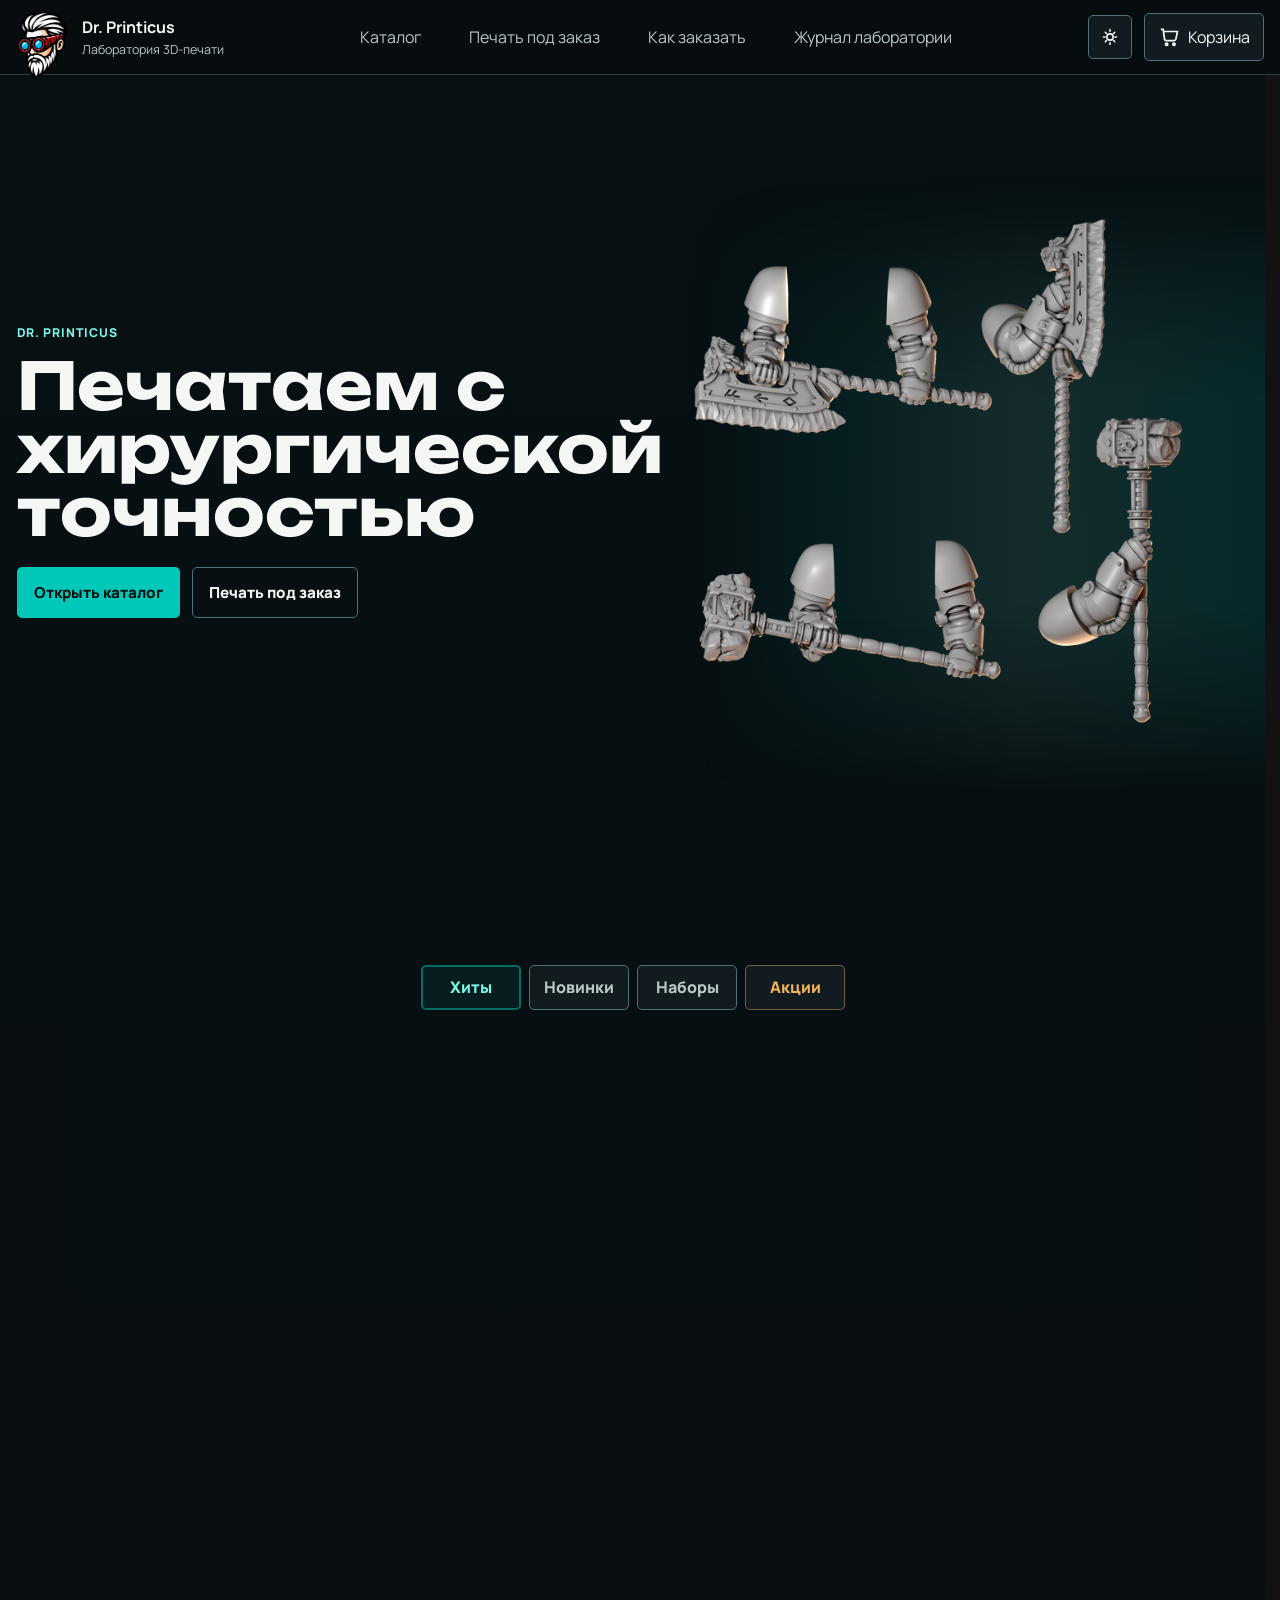
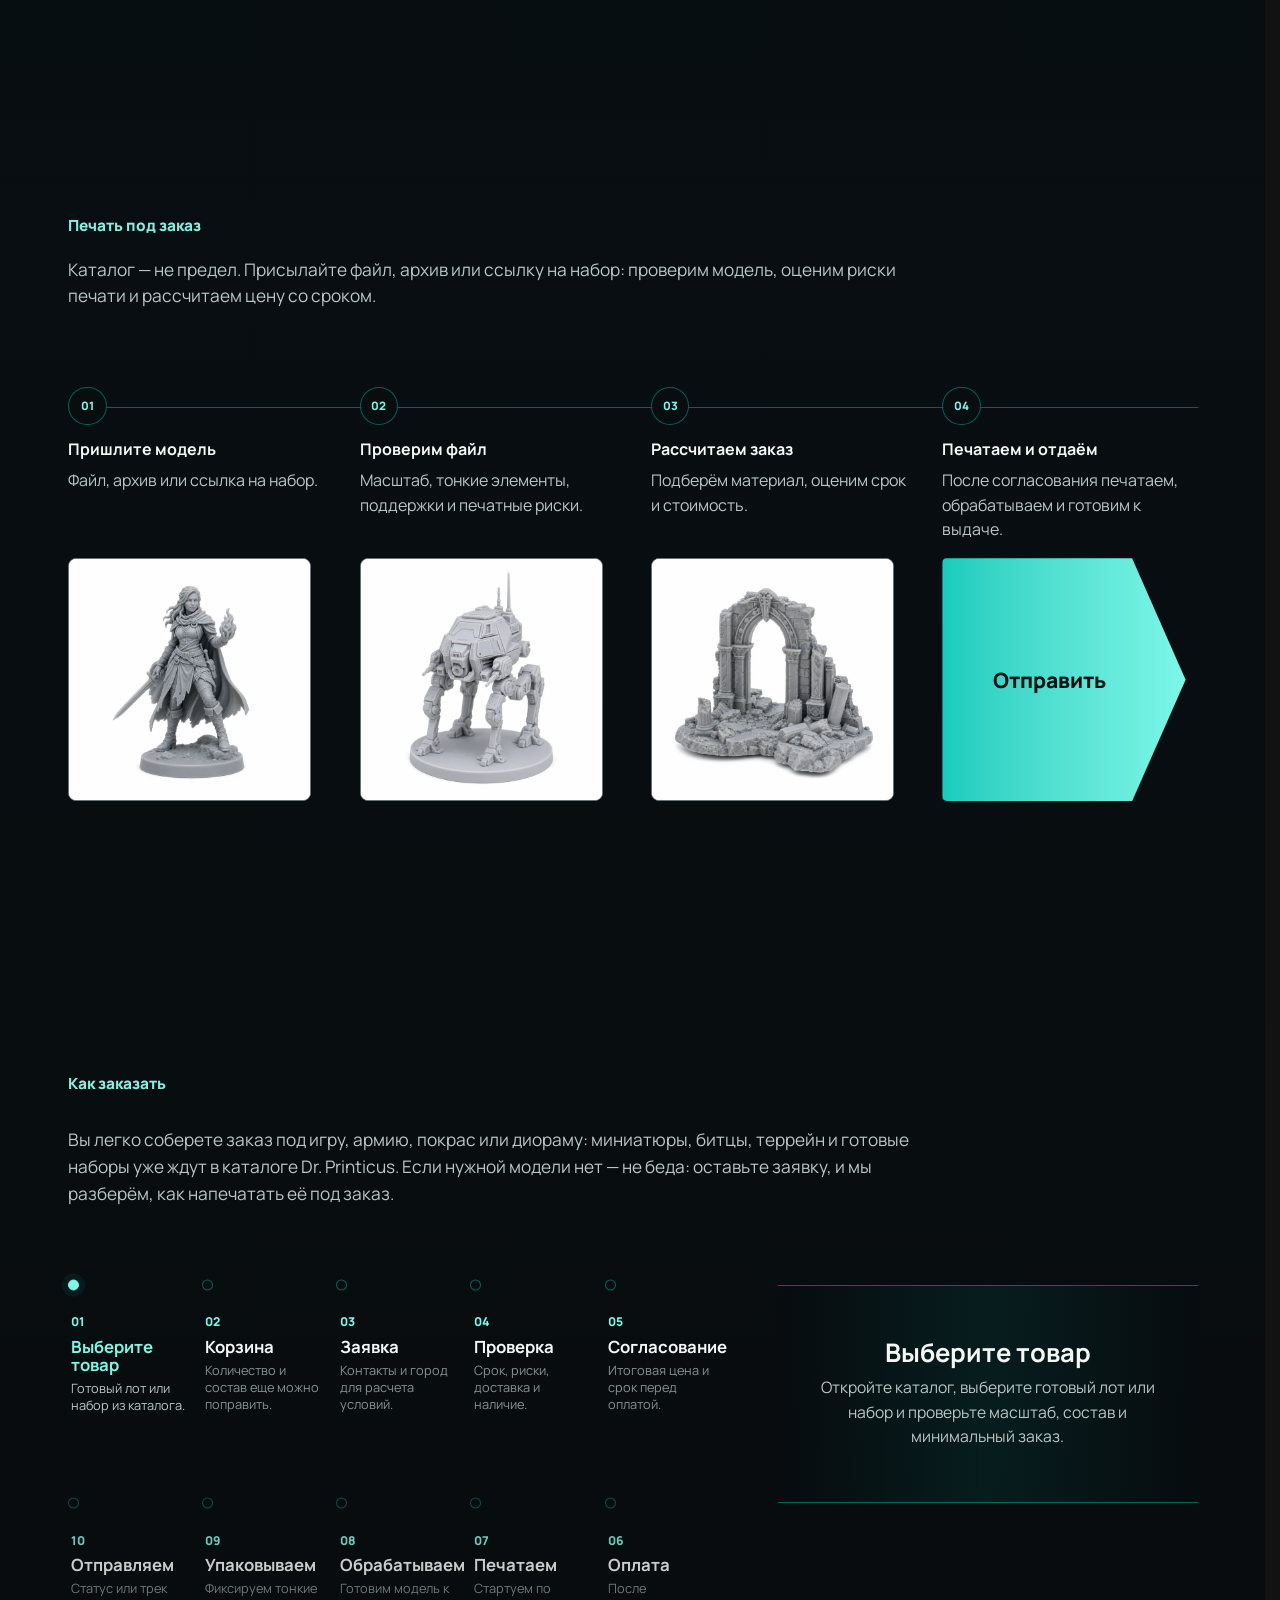
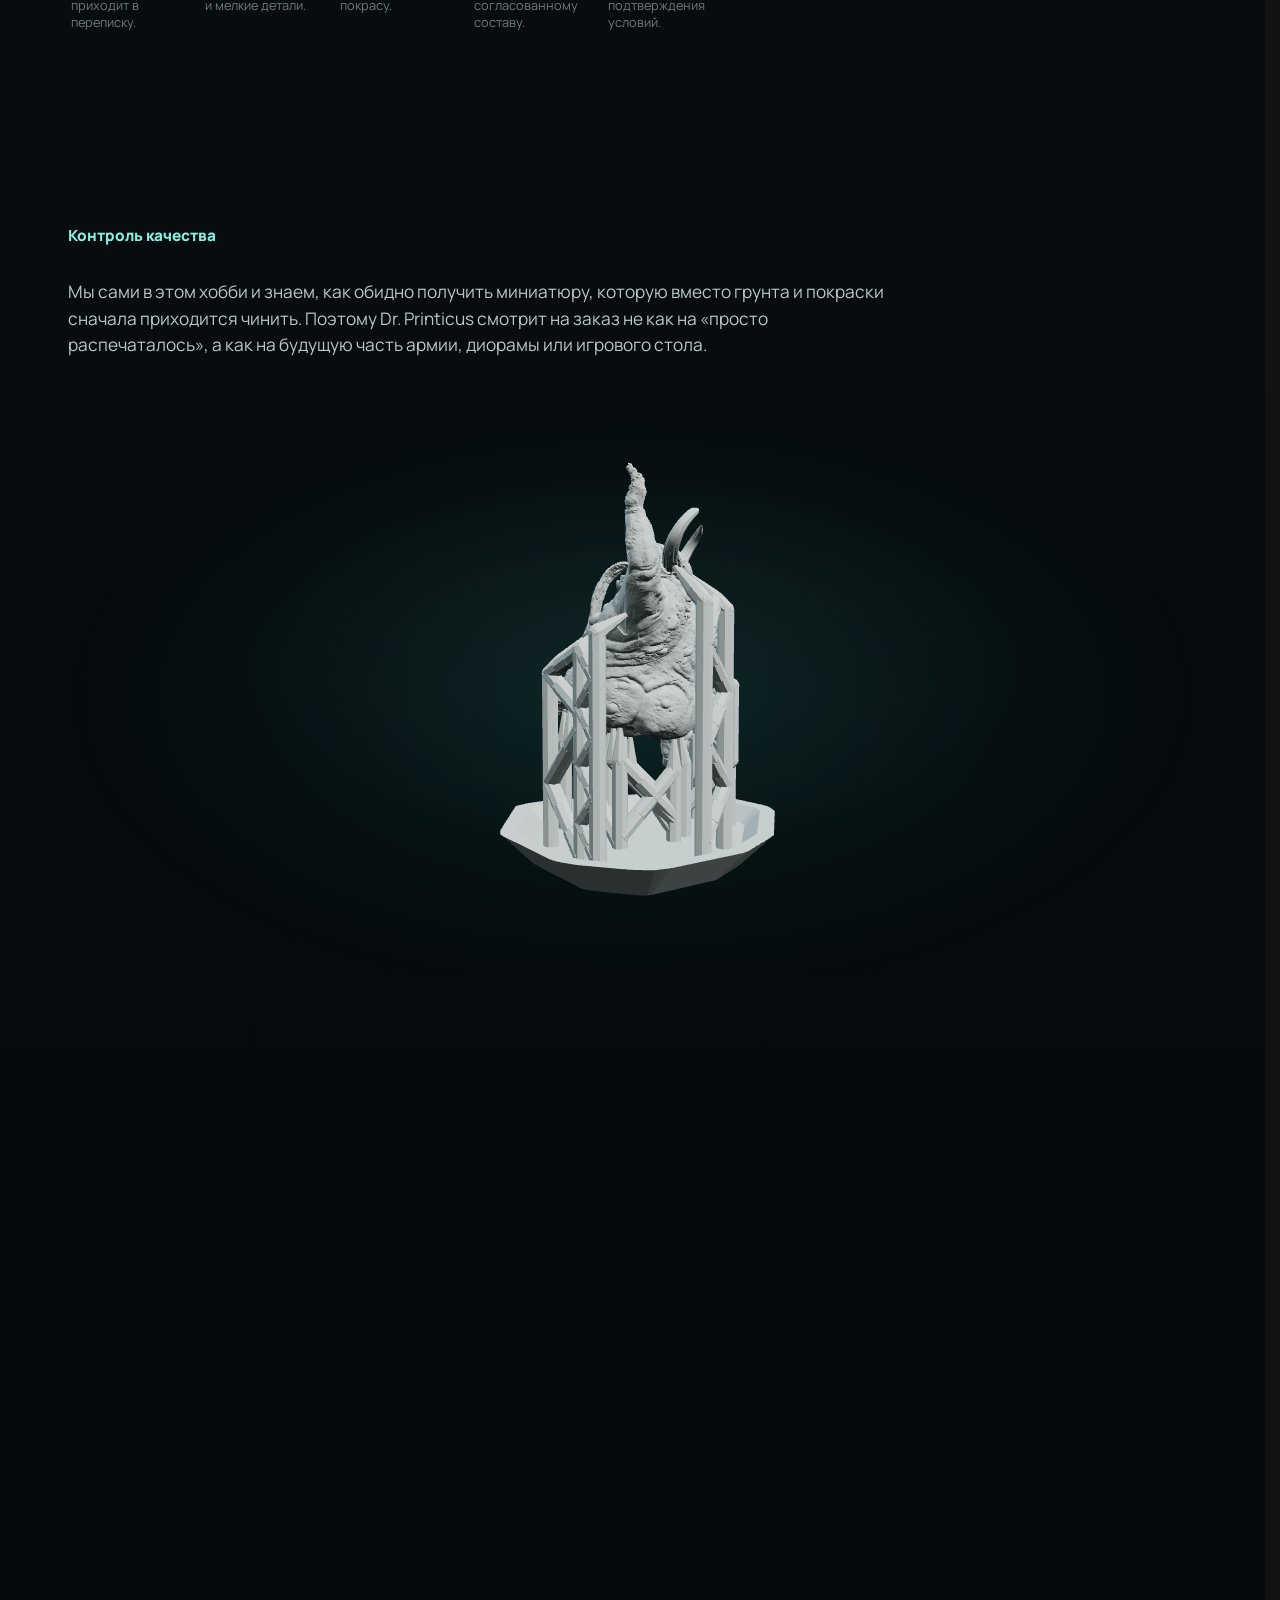
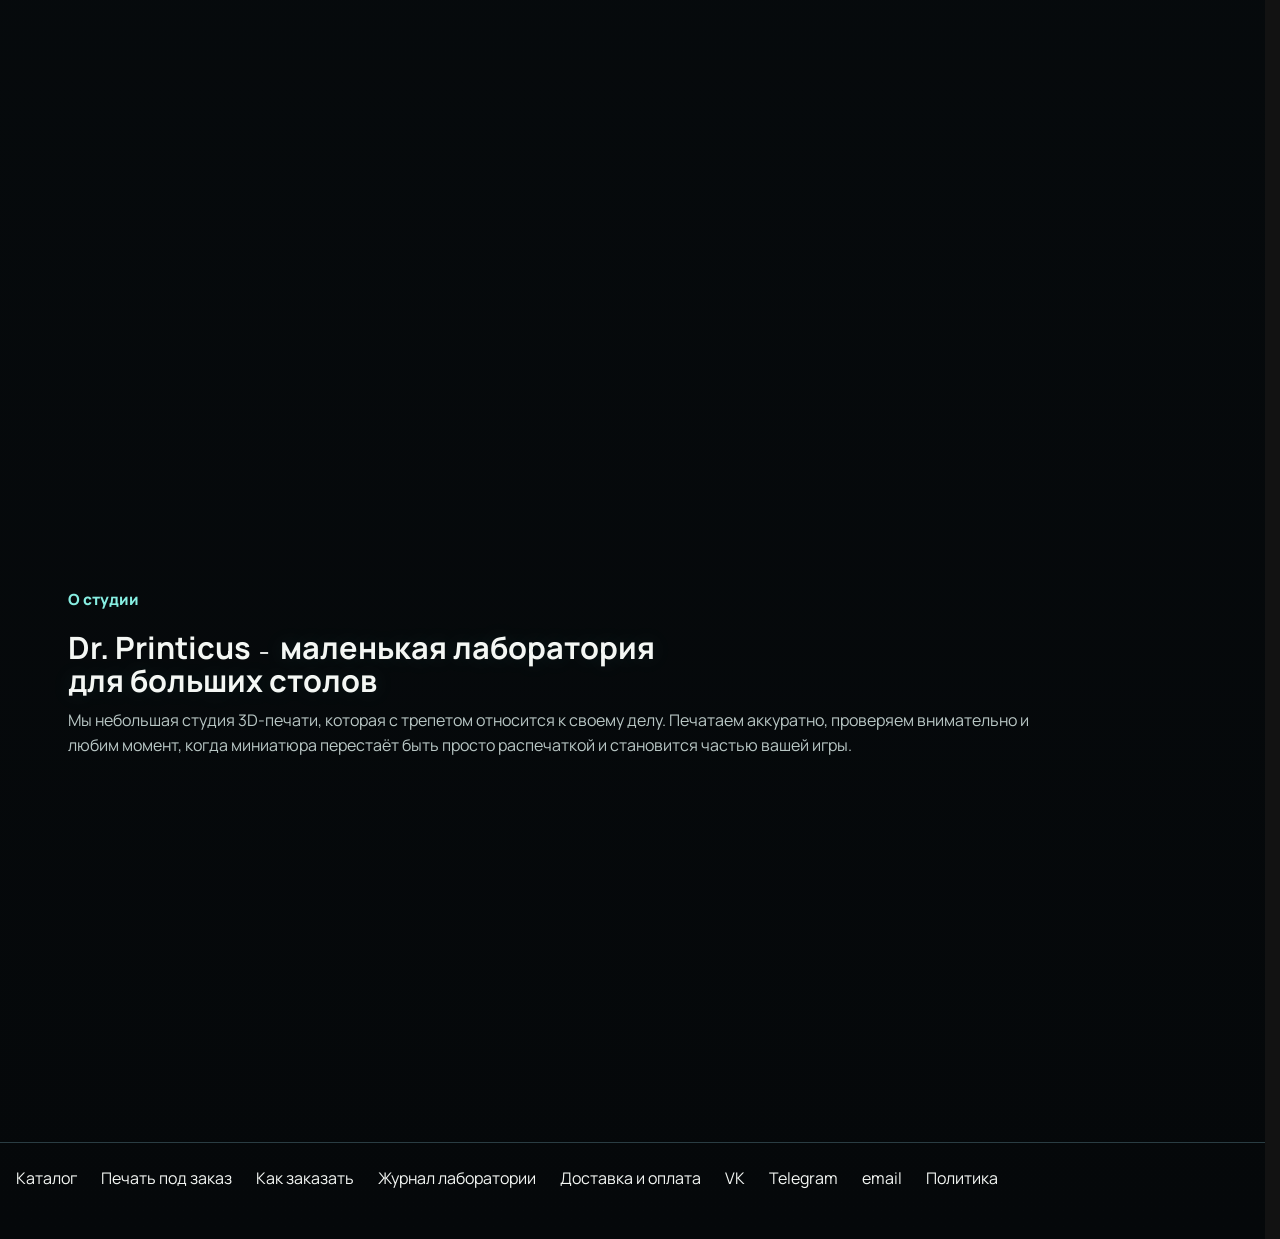
==== commit b4d3b2de: "Publish design-system prototype pass" ====
--- a/index.html
+++ b/index.html
@@ -6,7 +6,7 @@
     <title>Dr. Printicus - прототип магазина</title>
     <meta name="description" content="Dr. Printicus печатает миниатюры, детали, террейн и STL-модели под заказ с аккуратной подготовкой к покраске." />
     <link rel="preload" as="image" href="./assets/merchant/hero-crimson-winged-jumppack.png" fetchpriority="high" />
-    <link rel="stylesheet" href="./assets/styles.css?v=home-print-journal-03" />
+    <link rel="stylesheet" href="./assets/styles.css?v=interaction-states-density-01" />
   </head>
   <body>
     <header class="topbar">
@@ -853,6 +853,6 @@
       }
     </script>
     <script type="module" src="./assets/quality-model-viewer.js?v=home-quality-3d-07"></script>
-    <script src="./assets/app.js?v=home-scenes-10"></script>
+    <script src="./assets/app.js?v=interaction-states-density-01"></script>
   </body>
 </html>
--- a/assets/styles.css
+++ b/assets/styles.css
@@ -1,25 +1,68 @@
+@import url("https://fonts.googleapis.com/css2?family=Manrope:wght@400;500;600;700;800;900&family=Unbounded:wght@500;600;700&display=swap");
+
 :root {
   color-scheme: dark;
-  --color-bg: #080d10;
-  --color-bg-soft: #0c1317;
-  --color-surface: #111b20;
-  --color-surface-2: #17242a;
-  --color-surface-3: #1d2c33;
-  --color-text: #f4f7f4;
-  --color-muted: #b9c7c5;
-  --color-subtle: #849391;
-  --color-accent: #00c8b8;
-  --color-accent-2: #7cf7e8;
+  --drp-ink-980: #071013;
+  --drp-ink-970: #05080a;
+  --drp-ink-950: #080d10;
+  --drp-ink-900: #0c1317;
+  --drp-resin-950: #0b1215;
+  --drp-resin-900: #111b20;
+  --drp-resin-800: #17242a;
+  --drp-resin-700: #1d2c33;
+  --drp-day-050: #f7faf9;
+  --drp-day-075: #f4f7f6;
+  --drp-day-100: #edf3f3;
+  --drp-day-150: #e9f0f1;
+  --drp-day-200: #e7eef0;
+  --drp-day-250: #dbe6e8;
+  --drp-day-300: #d7e3e6;
+  --drp-day-400: #d3e1e3;
+  --drp-day-500: #b4c7cb;
+  --drp-day-600: #9fb8be;
+  --drp-cyan-300: #7cf7e8;
+  --drp-cyan-500: #00c8b8;
+  --drp-cyan-650: #008f84;
+  --drp-cyan-750: #006f67;
+  --drp-cyan-800: #005f59;
+  --drp-cyan-950: #041111;
+  --drp-amber-500: #f0b35a;
+  --drp-amber-700: #a05f16;
+  --drp-red-400: #ff9a9a;
+  --drp-red-500: #ff7373;
+  --drp-red-600: #ff5b5b;
+  --drp-red-700: #b83232;
+  --drp-red-800: #8f2424;
+  --drp-green-500: #4fd48a;
+  --drp-green-700: #237a4d;
+  --drp-neutral-050: #f4f7f4;
+  --drp-neutral-300: #b9c7c5;
+  --drp-neutral-500: #849391;
+  --drp-neutral-700: #4e7078;
+  --drp-neutral-800: #2a3d43;
+  --color-bg: var(--drp-ink-950);
+  --color-bg-soft: var(--drp-ink-900);
+  --color-surface: var(--drp-resin-900);
+  --color-surface-2: var(--drp-resin-800);
+  --color-surface-3: var(--drp-resin-700);
+  --color-text: var(--drp-neutral-050);
+  --color-muted: var(--drp-neutral-300);
+  --color-subtle: var(--drp-neutral-500);
+  --color-accent: var(--drp-cyan-500);
+  --color-accent-2: var(--drp-cyan-300);
   --color-section-kicker: var(--color-accent-2);
-  --color-danger: #ff7373;
-  --color-border: #2a3d43;
+  --color-danger: var(--drp-red-500);
+  --color-success: var(--drp-green-500);
+  --color-border: var(--drp-neutral-800);
   --color-control-border: #4e7078;
   --color-accent-border: rgba(0, 200, 184, 0.45);
   --color-accent-border-strong: rgba(0, 200, 184, 0.46);
   --color-accent-soft: rgba(0, 200, 184, 0.08);
   --color-danger-border: rgba(255, 115, 115, 0.45);
   --color-danger-soft: rgba(255, 115, 115, 0.08);
-  --color-promo: #f0b35a;
+  --color-success-border: rgba(79, 212, 138, 0.42);
+  --color-success-soft: rgba(79, 212, 138, 0.1);
+  --color-promo: var(--drp-amber-500);
   --color-promo-border: rgba(240, 179, 90, 0.44);
   --color-promo-soft: rgba(240, 179, 90, 0.1);
   --color-danger-action-border: rgba(255, 91, 91, 0.42);
@@ -27,11 +70,11 @@
   --color-danger-action-text: #ff9a9a;
   --color-danger-action-text-hover: #ffd2d2;
   --color-page-bg: var(--color-bg);
-  --color-page-bg-start: #071013;
-  --color-page-bg-end: #05080a;
+  --color-page-bg-start: var(--drp-ink-980);
+  --color-page-bg-end: var(--drp-ink-970);
   --color-panel-bg: var(--color-surface);
-  --color-field-bg: #0b1215;
-  --color-control-text: #041111;
+  --color-field-bg: var(--drp-resin-950);
+  --color-control-text: var(--drp-cyan-950);
   --color-header-bg: rgba(8, 13, 16, 0.96);
   --color-hero-glow: rgba(0, 200, 184, 0.12);
   --color-hero-visual-glow: rgba(124, 247, 232, 0.14);
@@ -57,6 +100,65 @@
   --color-overlay-soft: rgba(0, 0, 0, 0.62);
   --color-overlay-strong: rgba(0, 0, 0, 0.78);
   --color-floating-control-bg: rgba(17, 27, 32, 0.94);
+  --state-hover-bg: var(--color-accent-soft);
+  --state-hover-border: var(--color-accent-border);
+  --state-selected-bg: var(--color-accent-soft);
+  --state-selected-border: var(--color-accent-border-strong);
+  --state-selected-text: var(--color-accent-2);
+  --state-disabled-bg: var(--color-surface-3);
+  --state-disabled-text: var(--color-subtle);
+  --state-focus-outline-color: var(--color-accent);
+  --state-focus-outline-width: 2px;
+  --state-focus-outline-offset: 2px;
+  --state-control-hover-bg: var(--color-accent-soft);
+  --state-control-active-bg: color-mix(in srgb, var(--color-accent-soft) 70%, var(--color-surface-2));
+  --state-control-press-y: 1px;
+  --state-focus-ring-shadow: 0 0 0 3px color-mix(in srgb, var(--color-accent) 22%, transparent);
+  --state-card-hover-lift: -2px;
+  --state-card-active-lift: -1px;
+  --state-card-hover-shadow: 0 14px 30px color-mix(in srgb, var(--color-accent) 11%, transparent);
+  --state-card-active-shadow: 0 8px 18px color-mix(in srgb, var(--color-accent) 8%, transparent);
+  --surface-page: var(--color-page-bg);
+  --surface-section: transparent;
+  --surface-panel: var(--color-surface);
+  --surface-panel-raised: var(--color-surface-2);
+  --surface-card: var(--color-surface);
+  --surface-card-hover: var(--color-surface-2);
+  --surface-field: var(--color-field-bg);
+  --surface-floating: var(--color-floating-control-bg);
+  --surface-image: var(--color-surface-2);
+  --surface-state-warning: var(--color-promo-soft);
+  --surface-state-error: var(--color-danger-soft);
+  --surface-state-success: var(--color-success-soft);
+  --elevation-flat: none;
+  --elevation-panel: none;
+  --elevation-floating: var(--shadow-soft);
+  --elevation-scene-focus: var(--shadow-soft);
+  --button-primary-bg: var(--color-accent);
+  --button-primary-bg-hover: var(--color-accent-2);
+  --button-primary-text: var(--color-control-text);
+  --button-secondary-bg: transparent;
+  --button-secondary-border: var(--color-control-border);
+  --button-secondary-text: var(--color-text);
+  --field-bg: var(--surface-field);
+  --field-border: var(--color-control-border);
+  --field-text: var(--color-text);
+  --field-placeholder: var(--color-muted);
+  --card-bg: var(--surface-card);
+  --card-border: var(--color-border);
+  --card-hover-border: var(--state-selected-border);
+  --panel-bg: var(--surface-panel);
+  --panel-border: var(--color-border);
+  --chip-bg: var(--surface-panel);
+  --chip-border: var(--color-control-border);
+  --chip-selected-bg: var(--state-selected-bg);
+  --chip-selected-text: var(--state-selected-text);
+  --scene-hero-light-core: var(--color-hero-field-core);
+  --scene-hero-light-mid: var(--color-hero-field-mid);
+  --scene-hero-light-outer: var(--color-hero-field-outer);
+  --scene-hero-light-clear: var(--color-hero-field-clear);
+  --scene-hero-edge-strong: var(--color-hero-field-edge-strong);
+  --scene-hero-edge-soft: var(--color-hero-field-edge-soft);
   --radius-card: 8px;
   --radius-small: 5px;
   --space-1: 0.25rem;
@@ -66,13 +168,31 @@
   --space-5: 1.5rem;
   --space-6: 2rem;
   --space-7: 3rem;
-  --font-sans: Inter, "Segoe UI", Arial, sans-serif;
-  --font-serif: Georgia, "Times New Roman", serif;
+  --density-grid-gap: clamp(0.75rem, 1.25vw, 1rem);
+  --density-card-padding: 0.7rem;
+  --density-card-gap: 0.6rem;
+  --density-panel-padding: 0.9rem;
+  --density-filter-gap: 0.55rem;
+  --font-sans: Manrope, "Segoe UI", Arial, sans-serif;
+  --font-serif: Unbounded, Manrope, "Segoe UI", Arial, sans-serif;
+  --font-ui: var(--font-sans);
+  --font-display: var(--font-serif);
+  --text-display-size: clamp(2.72rem, 5.1vw, 5.25rem);
+  --text-page-title-size: clamp(2rem, 4vw, 4rem);
+  --text-section-title-size: clamp(1.55rem, 2.4vw, 2.6rem);
+  --text-card-title-size: 1.04rem;
+  --text-body-size: 1rem;
+  --text-lead-size: clamp(1.05rem, 1.35vw, 1.35rem);
+  --text-label-size: 0.76rem;
+  --text-caption-size: 0.84rem;
+  --text-button-size: 0.95rem;
   --shadow-soft: 0 12px 28px rgba(0, 0, 0, 0.28);
   --header-height: 74px;
   --route-scroll-offset: calc(var(--header-height) + clamp(1rem, 3vw, 2rem));
   --shell: min(1440px, calc(100% - 32px));
   --motion-fast: 180ms ease;
+  --motion-state-fast: 180ms ease;
+  --motion-state-medium: 240ms cubic-bezier(0.2, 0.8, 0.2, 1);
   --motion-soft: 920ms cubic-bezier(0.16, 0.84, 0.24, 1);
 }
 
@@ -86,15 +206,15 @@
   --color-text: #142026;
   --color-muted: #52666c;
   --color-subtle: #667a80;
-  --color-accent: #008f84;
-  --color-accent-2: #005f59;
+  --color-accent: #166b7a;
+  --color-accent-2: #0f5160;
   --color-danger: #b83232;
   --color-border: #b4c7cb;
   --color-border-strong: #9fb8be;
   --color-control-border: #6f878e;
-  --color-accent-border: rgba(0, 111, 103, 0.34);
-  --color-accent-border-strong: rgba(0, 111, 103, 0.46);
-  --color-accent-soft: rgba(0, 169, 151, 0.15);
+  --color-accent-border: rgba(22, 107, 122, 0.36);
+  --color-accent-border-strong: rgba(22, 107, 122, 0.5);
+  --color-accent-soft: rgba(22, 107, 122, 0.12);
   --color-danger-border: rgba(184, 50, 50, 0.36);
   --color-danger-soft: rgba(184, 50, 50, 0.08);
   --color-promo: #a05f16;
@@ -109,7 +229,7 @@
   --color-page-bg-end: #d7e3e6;
   --color-panel-bg: #f4f7f6;
   --color-field-bg: #f7faf9;
-  --color-control-text: #062421;
+  --color-control-text: #f7faf9;
   --color-header-bg: rgba(232, 239, 240, 0.96);
   --color-hero-glow: rgba(0, 111, 103, 0.12);
   --color-hero-visual-glow: rgba(0, 143, 132, 0.17);
@@ -136,6 +256,63 @@
   --color-overlay-strong: rgba(20, 32, 38, 0.62);
   --color-floating-control-bg: rgba(244, 250, 250, 0.96);
   --shadow-soft: 0 14px 32px rgba(20, 32, 38, 0.16);
+  --color-success: #237a4d;
+  --color-success-border: rgba(35, 122, 77, 0.34);
+  --color-success-soft: rgba(35, 122, 77, 0.1);
+  --state-hover-bg: var(--color-accent-soft);
+  --state-hover-border: var(--color-accent-border);
+  --state-selected-bg: var(--color-accent-soft);
+  --state-selected-border: var(--color-accent-border-strong);
+  --state-selected-text: var(--color-accent-2);
+  --state-disabled-bg: var(--color-surface-3);
+  --state-disabled-text: var(--color-subtle);
+  --state-focus-outline-color: var(--color-accent);
+  --state-focus-outline-width: 2px;
+  --state-focus-outline-offset: 2px;
+  --state-focus-ring-shadow: 0 0 0 3px rgba(22, 107, 122, 0.18);
+  --state-card-hover-shadow: 0 14px 28px rgba(20, 32, 38, 0.13);
+  --state-card-active-shadow: 0 8px 18px rgba(20, 32, 38, 0.1);
+  --surface-page: var(--color-page-bg);
+  --surface-section: transparent;
+  --surface-panel: var(--color-surface);
+  --surface-panel-raised: var(--color-surface-2);
+  --surface-card: var(--color-surface);
+  --surface-card-hover: var(--color-surface-2);
+  --surface-field: var(--color-field-bg);
+  --surface-floating: var(--color-floating-control-bg);
+  --surface-image: #eef5f6;
+  --surface-state-warning: var(--color-promo-soft);
+  --surface-state-error: var(--color-danger-soft);
+  --surface-state-success: var(--color-success-soft);
+  --elevation-flat: none;
+  --elevation-panel: none;
+  --elevation-floating: var(--shadow-soft);
+  --elevation-scene-focus: var(--shadow-soft);
+  --button-primary-bg: var(--color-accent);
+  --button-primary-bg-hover: var(--color-accent-2);
+  --button-primary-text: var(--color-control-text);
+  --button-secondary-bg: transparent;
+  --button-secondary-border: var(--color-control-border);
+  --button-secondary-text: var(--color-text);
+  --field-bg: var(--surface-field);
+  --field-border: var(--color-control-border);
+  --field-text: var(--color-text);
+  --field-placeholder: var(--color-muted);
+  --card-bg: var(--surface-card);
+  --card-border: var(--color-border);
+  --card-hover-border: var(--state-selected-border);
+  --panel-bg: var(--surface-panel);
+  --panel-border: var(--color-border);
+  --chip-bg: var(--surface-panel);
+  --chip-border: var(--color-control-border);
+  --chip-selected-bg: var(--state-selected-bg);
+  --chip-selected-text: var(--state-selected-text);
+  --scene-hero-light-core: var(--color-hero-field-core);
+  --scene-hero-light-mid: var(--color-hero-field-mid);
+  --scene-hero-light-outer: var(--color-hero-field-outer);
+  --scene-hero-light-clear: var(--color-hero-field-clear);
+  --scene-hero-edge-strong: var(--color-hero-field-edge-strong);
+  --scene-hero-edge-soft: var(--color-hero-field-edge-soft);
 }
 
 html[data-color-theme="light"] .topbar {
@@ -181,8 +358,8 @@
   overflow-x: clip;
   background: linear-gradient(180deg, var(--color-page-bg-start) 0%, var(--color-page-bg) 42%, var(--color-page-bg-end) 100%);
   color: var(--color-text);
-  font-family: var(--font-sans);
-  font-size: 16px;
+  font-family: var(--font-ui);
+  font-size: var(--text-body-size);
   line-height: 1.55;
 }
 
@@ -229,14 +406,14 @@
 }
 
 h1 {
-  font-family: var(--font-sans);
-  font-size: clamp(2rem, 4vw, 4rem);
+  font-family: var(--font-ui);
+  font-size: var(--text-page-title-size);
   margin-bottom: var(--space-4);
 }
 
 h2 {
-  font-family: var(--font-sans);
-  font-size: clamp(1.55rem, 2.4vw, 2.6rem);
+  font-family: var(--font-ui);
+  font-size: var(--text-section-title-size);
   margin-bottom: var(--space-3);
 }
 
@@ -505,8 +682,8 @@
 
 .hero-slogan {
   max-width: 820px;
-  font-family: var(--font-serif);
-  font-size: clamp(3rem, 5.8vw, 5.8rem);
+  font-family: var(--font-display);
+  font-size: var(--text-display-size);
   line-height: 0.96;
   hyphens: none;
   overflow-wrap: normal;
@@ -537,7 +714,7 @@
 
 .lead {
   color: var(--color-muted);
-  font-size: clamp(1.05rem, 2vw, 1.4rem);
+  font-size: var(--text-lead-size);
   max-width: 720px;
 }
 
@@ -546,7 +723,7 @@
 .note,
 .blog-grid span {
   color: var(--color-section-kicker);
-  font-size: 0.76rem;
+  font-size: var(--text-label-size);
   font-weight: 800;
   letter-spacing: 0.08em;
   text-transform: uppercase;
@@ -570,40 +747,79 @@
   padding: 0.78rem 1rem;
   border: 1px solid transparent;
   cursor: pointer;
+  font-size: var(--text-button-size);
   font-weight: 800;
+  transition:
+    background var(--motion-state-fast),
+    border-color var(--motion-state-fast),
+    color var(--motion-state-fast),
+    transform var(--motion-state-fast),
+    box-shadow var(--motion-state-fast);
 }
 
 .primary {
-  background: var(--color-accent);
-  color: var(--color-control-text);
-}
-
-.primary:hover,
-.primary:focus-visible {
-  background: var(--color-accent-2);
+  background: var(--button-primary-bg);
+  color: var(--button-primary-text);
+}
+
+.primary:hover {
+  background: var(--button-primary-bg-hover);
+  transform: translateY(-1px);
+}
+
+.primary:focus-visible,
+.secondary:focus-visible,
+.filter-toggle:focus-visible,
+.load-more:focus-visible,
+.chip:focus-visible,
+.featured-tabs button:focus-visible,
+.quantity-control button:focus-visible,
+.filter-panel-head button:focus-visible,
+.drawer-head button:focus-visible,
+.gallery-modal-panel > button:focus-visible,
+.gallery-thumbs button:focus-visible,
+.product-card-main:focus-visible {
+  outline: var(--state-focus-outline-width) solid var(--state-focus-outline-color);
+  outline-offset: var(--state-focus-outline-offset);
+  box-shadow: var(--state-focus-ring-shadow);
+}
+
+.primary:active,
+.secondary:active,
+.filter-toggle:active,
+.load-more:active {
+  transform: translateY(var(--state-control-press-y));
 }
 
 .primary[aria-disabled="true"],
 .primary:disabled {
   cursor: not-allowed;
-  background: var(--color-surface-3);
-  color: var(--color-subtle);
+  background: var(--state-disabled-bg);
+  color: var(--state-disabled-text);
+  transform: none;
 }
 
 .secondary,
 .filter-toggle,
 .load-more {
-  background: transparent;
-  border-color: var(--color-control-border);
-  color: var(--color-text);
+  background: var(--button-secondary-bg);
+  border-color: var(--button-secondary-border);
+  color: var(--button-secondary-text);
+}
+
+.secondary {
+  background: var(--button-secondary-bg);
+  border-color: var(--button-secondary-border);
+  color: var(--button-secondary-text);
 }
 
 .secondary:hover,
-.secondary:focus-visible,
 .filter-toggle:hover,
 .load-more:hover {
+  background: var(--state-control-hover-bg);
   border-color: var(--color-accent);
   color: var(--color-accent-2);
+  transform: translateY(-1px);
 }
 
 .wide {
@@ -667,7 +883,7 @@
   height: var(--hero-carousel-size);
   pointer-events: none;
   border-radius: clamp(7rem, 13vw, 15rem) 0 0 clamp(7rem, 13vw, 15rem);
-  background: linear-gradient(90deg, var(--color-hero-field-clear) 0%, var(--color-hero-field-clear) 12%, var(--color-hero-field-outer) 34%, var(--color-hero-field-mid) 62%, var(--color-hero-field-core) 100%);
+  background: linear-gradient(90deg, var(--scene-hero-light-clear) 0%, var(--scene-hero-light-clear) 12%, var(--scene-hero-light-outer) 34%, var(--scene-hero-light-mid) 62%, var(--scene-hero-light-core) 100%);
   mask-image: linear-gradient(180deg, transparent 0%, rgba(0, 0, 0, 0.18) 8%, rgba(0, 0, 0, 0.62) 20%, #000 36%, #000 68%, rgba(0, 0, 0, 0.62) 84%, transparent 100%);
   mask-composite: initial;
   -webkit-mask-image: linear-gradient(180deg, transparent 0%, rgba(0, 0, 0, 0.18) 8%, rgba(0, 0, 0, 0.62) 20%, #000 36%, #000 68%, rgba(0, 0, 0, 0.62) 84%, transparent 100%);
@@ -886,11 +1102,22 @@
   display: inline-flex;
   align-items: center;
   gap: 0.42rem;
-  border: 1px solid var(--color-control-border);
-  background: var(--color-surface);
+  border: 1px solid var(--chip-border);
+  background: var(--chip-bg);
   color: var(--color-muted);
   padding: 0.55rem 0.75rem;
   cursor: pointer;
+  transition:
+    background var(--motion-state-fast),
+    border-color var(--motion-state-fast),
+    color var(--motion-state-fast),
+    transform var(--motion-state-fast),
+    box-shadow var(--motion-state-fast);
+}
+
+.chip {
+  border: 1px solid var(--chip-border);
+  background: var(--chip-bg);
 }
 
 .showcase-scene .featured-tabs button {
@@ -899,18 +1126,34 @@
   font-weight: 900;
 }
 
-.featured-tabs button.is-active,
-.chip.is-active,
+.featured-tabs button:hover,
 .chip:hover {
-  border-color: var(--color-accent);
-  color: var(--color-accent-2);
+  background: var(--state-hover-bg);
+  border-color: var(--state-hover-border);
+  color: var(--color-text);
+}
+
+.featured-tabs button:active,
+.chip:active {
+  transform: translateY(var(--state-control-press-y));
 }
 
 .featured-tabs button.is-active,
 .chip.is-active {
-  background: var(--color-accent-soft);
-  box-shadow: inset 0 0 0 1px var(--color-accent-border);
+  border-color: var(--state-selected-border);
+  color: var(--chip-selected-text);
+}
+
+.featured-tabs button.is-active,
+.chip.is-active {
+  background: var(--chip-selected-bg);
+  box-shadow: inset 0 0 0 1px var(--state-selected-border);
   font-weight: 900;
+}
+
+.chip.is-active {
+  background: var(--chip-selected-bg);
+  color: var(--chip-selected-text);
 }
 
 .featured-tabs button[data-featured-tab="promo"] {
@@ -2887,7 +3130,7 @@
 .catalog-tools {
   display: grid;
   grid-template-columns: minmax(260px, 1fr) minmax(190px, 240px) auto;
-  gap: var(--space-3);
+  gap: var(--space-2);
   align-items: end;
 }
 
@@ -2906,11 +3149,16 @@
 textarea {
   width: 100%;
   min-height: 44px;
-  border: 1px solid var(--color-control-border);
+  border: 1px solid var(--field-border);
   border-radius: var(--radius-small);
-  background: var(--color-field-bg);
-  color: var(--color-text);
+  background: var(--field-bg);
+  color: var(--field-text);
   padding: 0.8rem 0.9rem;
+  transition:
+    background var(--motion-state-fast),
+    border-color var(--motion-state-fast),
+    box-shadow var(--motion-state-fast),
+    outline-color var(--motion-state-fast);
 }
 
 textarea {
@@ -2918,18 +3166,37 @@
   resize: vertical;
 }
 
+input::placeholder,
+textarea::placeholder {
+  color: var(--field-placeholder);
+  opacity: 1;
+}
+
 input:focus,
 select:focus,
 textarea:focus {
-  outline: 2px solid var(--color-accent);
-  outline-offset: 2px;
+  outline: var(--state-focus-outline-width) solid var(--state-focus-outline-color);
+  outline-offset: var(--state-focus-outline-offset);
+}
+
+input[aria-invalid="true"],
+select[aria-invalid="true"],
+textarea[aria-invalid="true"] {
+  border-color: var(--color-danger);
+  box-shadow: 0 0 0 1px var(--color-danger-border);
+}
+
+input[aria-invalid="true"]:focus,
+select[aria-invalid="true"]:focus,
+textarea[aria-invalid="true"]:focus {
+  outline-color: var(--color-danger);
 }
 
 .active-filter-chips {
   min-height: 36px;
   display: flex;
   flex-wrap: wrap;
-  gap: var(--space-2);
+  gap: var(--density-filter-gap);
 }
 
 .active-filter-chips span {
@@ -2966,11 +3233,11 @@
 .catalog-sidebar {
   align-self: start;
   display: grid;
-  gap: var(--space-4);
+  gap: var(--space-3);
   background: var(--color-surface);
   border: 1px solid var(--color-border);
   border-radius: var(--radius-card);
-  padding: var(--space-4);
+  padding: var(--density-panel-padding);
 }
 
 .filter-panel-head {
@@ -2989,6 +3256,27 @@
   border: 1px solid var(--color-control-border);
   background: var(--color-surface-2);
   color: var(--color-text);
+  transition:
+    background var(--motion-state-fast),
+    border-color var(--motion-state-fast),
+    color var(--motion-state-fast),
+    transform var(--motion-state-fast),
+    box-shadow var(--motion-state-fast);
+}
+
+.filter-panel-head button:hover,
+.drawer-head button:hover,
+.gallery-modal-panel > button:hover {
+  background: var(--state-control-hover-bg);
+  border-color: var(--state-hover-border);
+  color: var(--color-accent-2);
+}
+
+.filter-panel-head button:active,
+.drawer-head button:active,
+.gallery-modal-panel > button:active {
+  background: var(--state-control-active-bg);
+  transform: translateY(var(--state-control-press-y));
 }
 
 .drawer-actions {
@@ -3016,12 +3304,12 @@
 .filter-section,
 .filter-accordion {
   display: grid;
-  gap: var(--space-2);
+  gap: var(--density-filter-gap);
 }
 
 .filter-group {
   display: grid;
-  gap: var(--space-2);
+  gap: var(--density-filter-gap);
 }
 
 .filter-group-toggle {
@@ -3050,7 +3338,7 @@
 
 .filter-options {
   display: grid;
-  gap: var(--space-2);
+  gap: var(--density-filter-gap);
   padding-left: var(--space-2);
   border-left: 1px solid var(--color-border);
   overflow: hidden;
@@ -3112,26 +3400,31 @@
 .product-grid {
   display: grid;
   grid-template-columns: repeat(auto-fill, minmax(240px, 1fr));
-  gap: var(--space-4);
+  gap: var(--density-grid-gap);
 }
 
 .product-card {
   min-width: 0;
   display: grid;
   grid-template-rows: 1fr auto;
-  background: var(--color-surface);
-  border: 1px solid var(--color-border);
+  background: var(--card-bg);
+  border: 1px solid var(--card-border);
   border-radius: var(--radius-card);
   transition:
-    transform var(--motion-fast),
-    border-color var(--motion-fast),
-    box-shadow var(--motion-fast);
-}
-
-.product-card:hover {
-  border-color: var(--color-accent-border-strong);
-  transform: translateY(-3px);
-  box-shadow: var(--shadow-soft);
+    transform var(--motion-state-medium),
+    border-color var(--motion-state-fast),
+    box-shadow var(--motion-state-medium);
+}
+
+.catalog-page .product-card:is(:hover, :focus-within) {
+  border-color: var(--card-hover-border);
+  transform: translateY(var(--state-card-hover-lift));
+  box-shadow: var(--state-card-hover-shadow);
+}
+
+.catalog-page .product-card:active {
+  transform: translateY(var(--state-card-active-lift));
+  box-shadow: var(--state-card-active-shadow);
 }
 
 .product-card.is-hidden {
@@ -3142,8 +3435,8 @@
   width: 100%;
   min-width: 0;
   display: grid;
-  gap: var(--space-3);
-  padding: var(--space-3);
+  gap: var(--density-card-gap);
+  padding: var(--density-card-padding);
   border: 0;
   background: transparent;
   color: inherit;
@@ -3156,14 +3449,29 @@
 }
 
 .product-media {
+  position: relative;
   width: 100%;
   aspect-ratio: 1 / 1;
   display: grid;
   place-items: center;
-  background: var(--color-field-bg);
-  border: 1px solid var(--color-border);
+  background: var(--surface-image);
+  border: 1px solid var(--card-border);
   border-radius: var(--radius-small);
   overflow: hidden;
+}
+
+.product-media::after {
+  content: "";
+  position: absolute;
+  inset: 0;
+  opacity: 0;
+  pointer-events: none;
+  background: linear-gradient(180deg, color-mix(in srgb, var(--color-accent-2) 14%, transparent), transparent 58%);
+  transition: opacity var(--motion-state-medium);
+}
+
+.catalog-page .product-card:is(:hover, :focus-within) .product-media::after {
+  opacity: 1;
 }
 
 .product-media img {
@@ -3176,13 +3484,13 @@
 .product-badges {
   display: flex;
   flex-wrap: wrap;
-  gap: var(--space-2);
+  gap: var(--space-1) var(--space-2);
 }
 
 .product-badges span {
   border: 1px solid var(--color-accent-border);
   border-radius: 999px;
-  padding: 0.25rem 0.45rem;
+  padding: 0.2rem 0.42rem;
   background: var(--color-accent-soft);
   color: var(--color-muted);
   font-size: 0.78rem;
@@ -3207,7 +3515,7 @@
   -webkit-line-clamp: 2;
   -webkit-box-orient: vertical;
   overflow: hidden;
-  font-size: 1.04rem;
+  font-size: var(--text-card-title-size);
 }
 
 .product-card small {
@@ -3221,9 +3529,9 @@
 .card-bottom {
   display: grid;
   grid-template-columns: 1fr;
-  gap: var(--space-3);
+  gap: var(--density-card-gap);
   align-items: center;
-  padding: var(--space-3);
+  padding: var(--density-card-padding);
   border-top: 1px solid var(--color-border);
 }
 
@@ -3257,6 +3565,27 @@
   color: var(--color-text);
   font-weight: 900;
   cursor: pointer;
+  transition:
+    background var(--motion-state-fast),
+    color var(--motion-state-fast),
+    transform var(--motion-state-fast);
+}
+
+.quantity-control button:is(:hover, :focus-visible) {
+  background: var(--state-control-hover-bg);
+  color: var(--color-accent-2);
+}
+
+.quantity-control button:active {
+  background: var(--state-control-active-bg);
+  transform: translateY(var(--state-control-press-y));
+}
+
+.quantity-control button:disabled {
+  cursor: not-allowed;
+  color: var(--state-disabled-text);
+  background: transparent;
+  transform: none;
 }
 
 .quantity-control span {
@@ -3268,8 +3597,8 @@
 
 .catalog-state {
   padding: var(--space-5);
-  border: 1px solid var(--color-border);
-  background: var(--color-surface);
+  border: 1px solid var(--panel-border);
+  background: var(--panel-bg);
   border-radius: var(--radius-card);
 }
 
@@ -3353,6 +3682,19 @@
   cursor: pointer;
   overflow: hidden;
   scroll-snap-align: start;
+  transition:
+    border-color var(--motion-state-fast),
+    box-shadow var(--motion-state-fast),
+    transform var(--motion-state-fast);
+}
+
+.gallery-thumbs button:is(:hover, :focus-visible) {
+  border-color: var(--state-hover-border);
+  box-shadow: var(--state-focus-ring-shadow);
+}
+
+.gallery-thumbs button:active {
+  transform: translateY(var(--state-control-press-y));
 }
 
 .gallery-thumbs button.is-active {
@@ -3493,26 +3835,29 @@
 
 .request-form {
   display: grid;
-  gap: var(--space-4);
+  gap: var(--space-3);
+  background: var(--panel-bg);
+  border: 1px solid var(--panel-border);
+  border-radius: var(--radius-card);
 }
 
 .stl-form {
   align-self: start;
-  gap: var(--space-3);
+  gap: var(--density-filter-gap);
   padding: var(--space-4);
 }
 
 .form-section {
   display: grid;
-  gap: var(--space-3);
-  padding-bottom: var(--space-3);
+  gap: var(--density-filter-gap);
+  padding-bottom: var(--space-2);
   border-bottom: 1px solid var(--color-border);
 }
 
 .form-row {
   display: grid;
   grid-template-columns: repeat(2, minmax(0, 1fr));
-  gap: var(--space-3);
+  gap: var(--space-2);
 }
 
 .form-section h2 {
@@ -3598,8 +3943,8 @@
   column-gap: var(--space-3);
   row-gap: var(--space-1);
   align-items: start;
-  background: var(--color-surface);
-  border: 1px solid var(--color-border);
+  background: var(--panel-bg);
+  border: 1px solid var(--panel-border);
   border-radius: var(--radius-card);
   padding: var(--space-4);
 }
@@ -3895,6 +4240,15 @@
 
   .screen,
   .scroll-reveal,
+  .primary,
+  .secondary,
+  .filter-toggle,
+  .load-more,
+  .chip,
+  .featured-tabs button,
+  .quantity-control button,
+  .gallery-thumbs button,
+  .product-media::after,
   .hero-kicker,
   .hero-slogan span,
   .hero-cta-row,
@@ -3927,6 +4281,19 @@
     transform: none;
   }
 
+  .primary:hover,
+  .secondary:hover,
+  .filter-toggle:hover,
+  .load-more:hover,
+  .featured-tabs button:active,
+  .chip:active,
+  .catalog-page .product-card:is(:hover, :focus-within),
+  .catalog-page .product-card:active,
+  .quantity-control button:active,
+  .gallery-thumbs button:active {
+    transform: none;
+  }
+
   .hero-kicker,
   .hero-slogan span,
   .hero-cta-row,
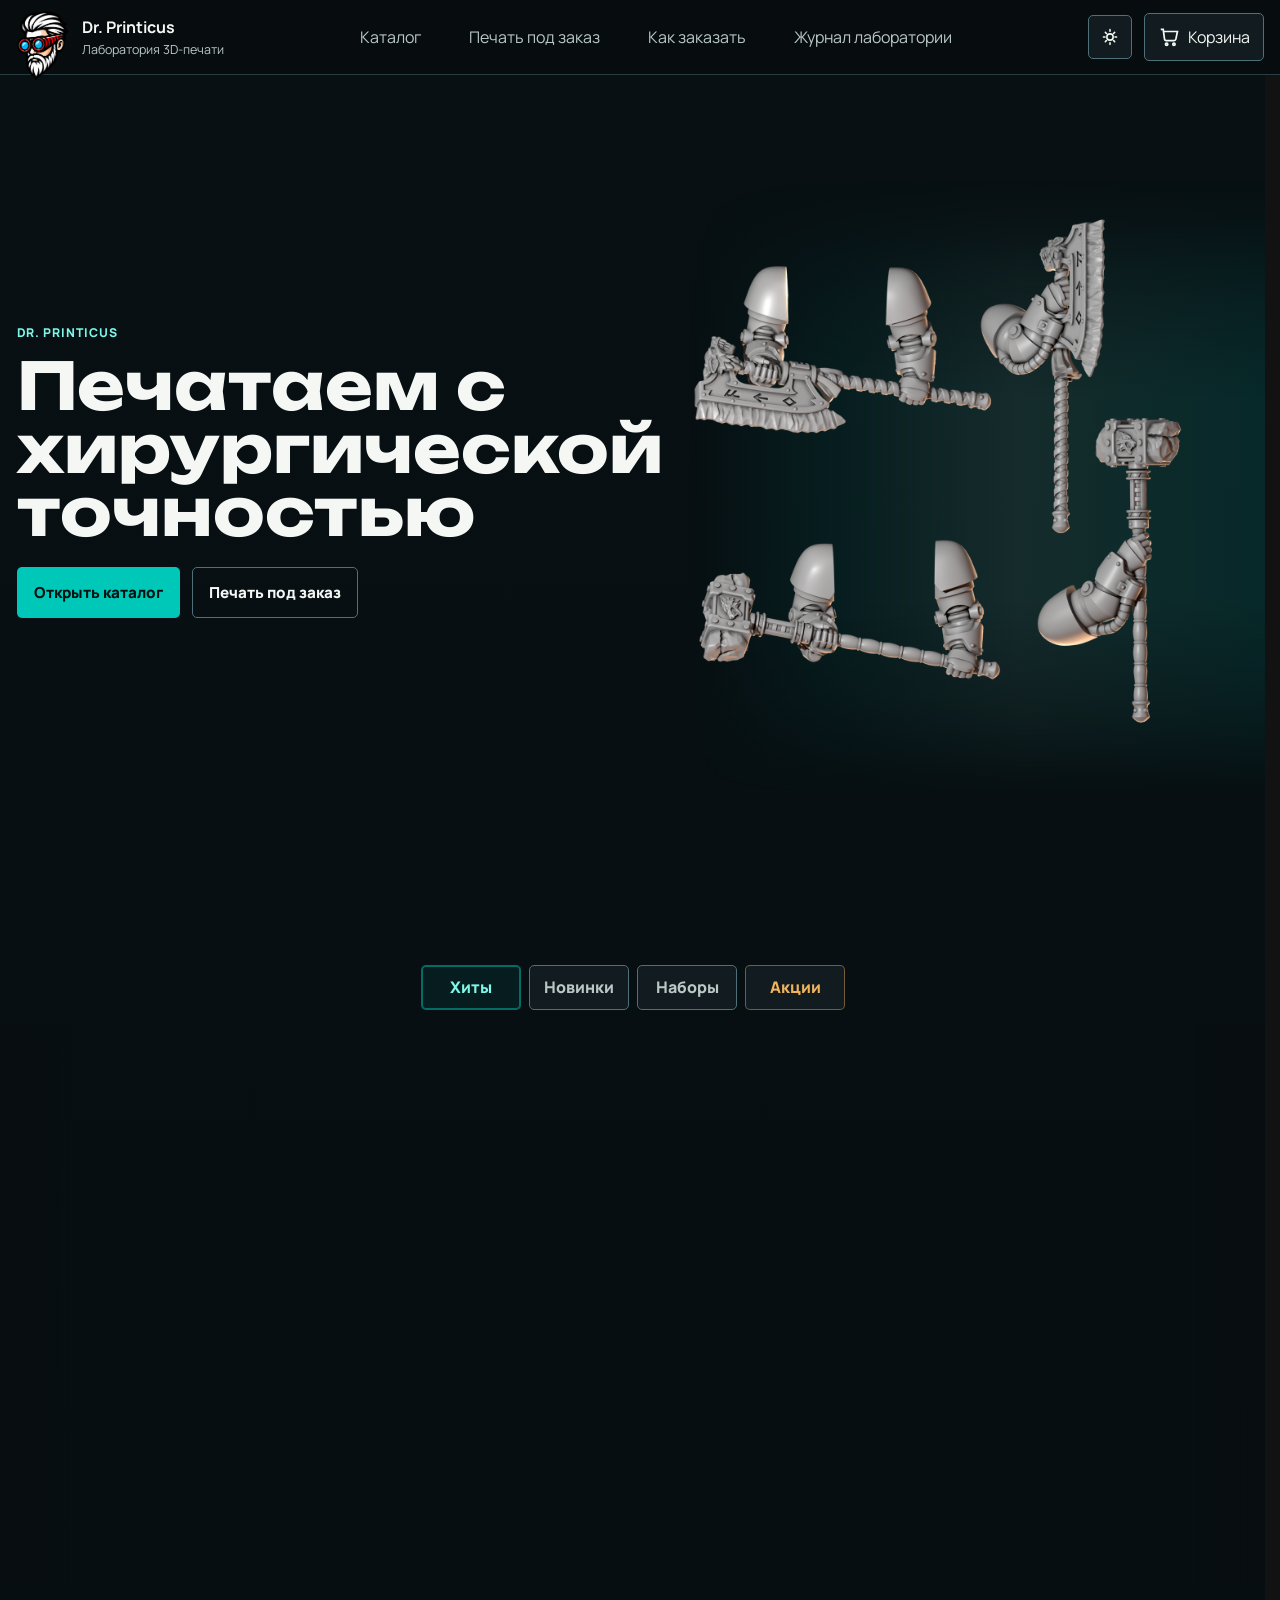
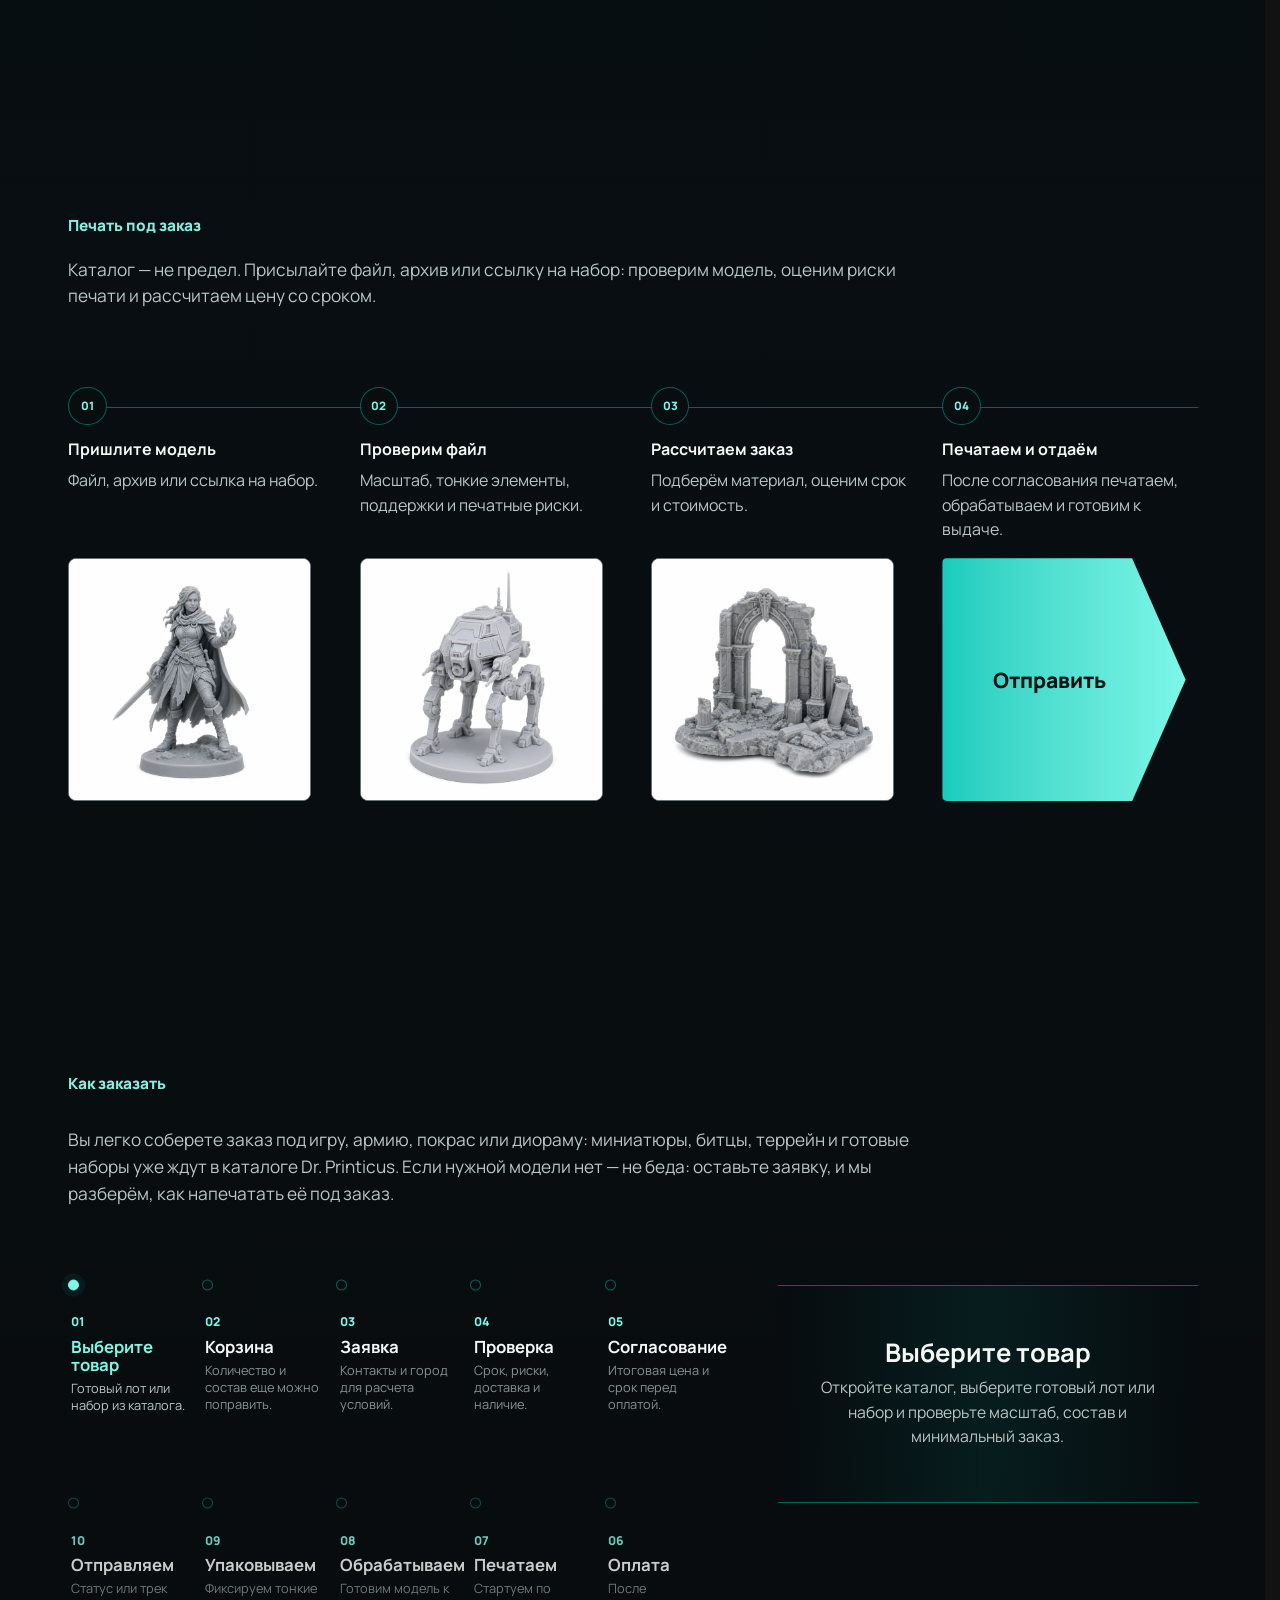
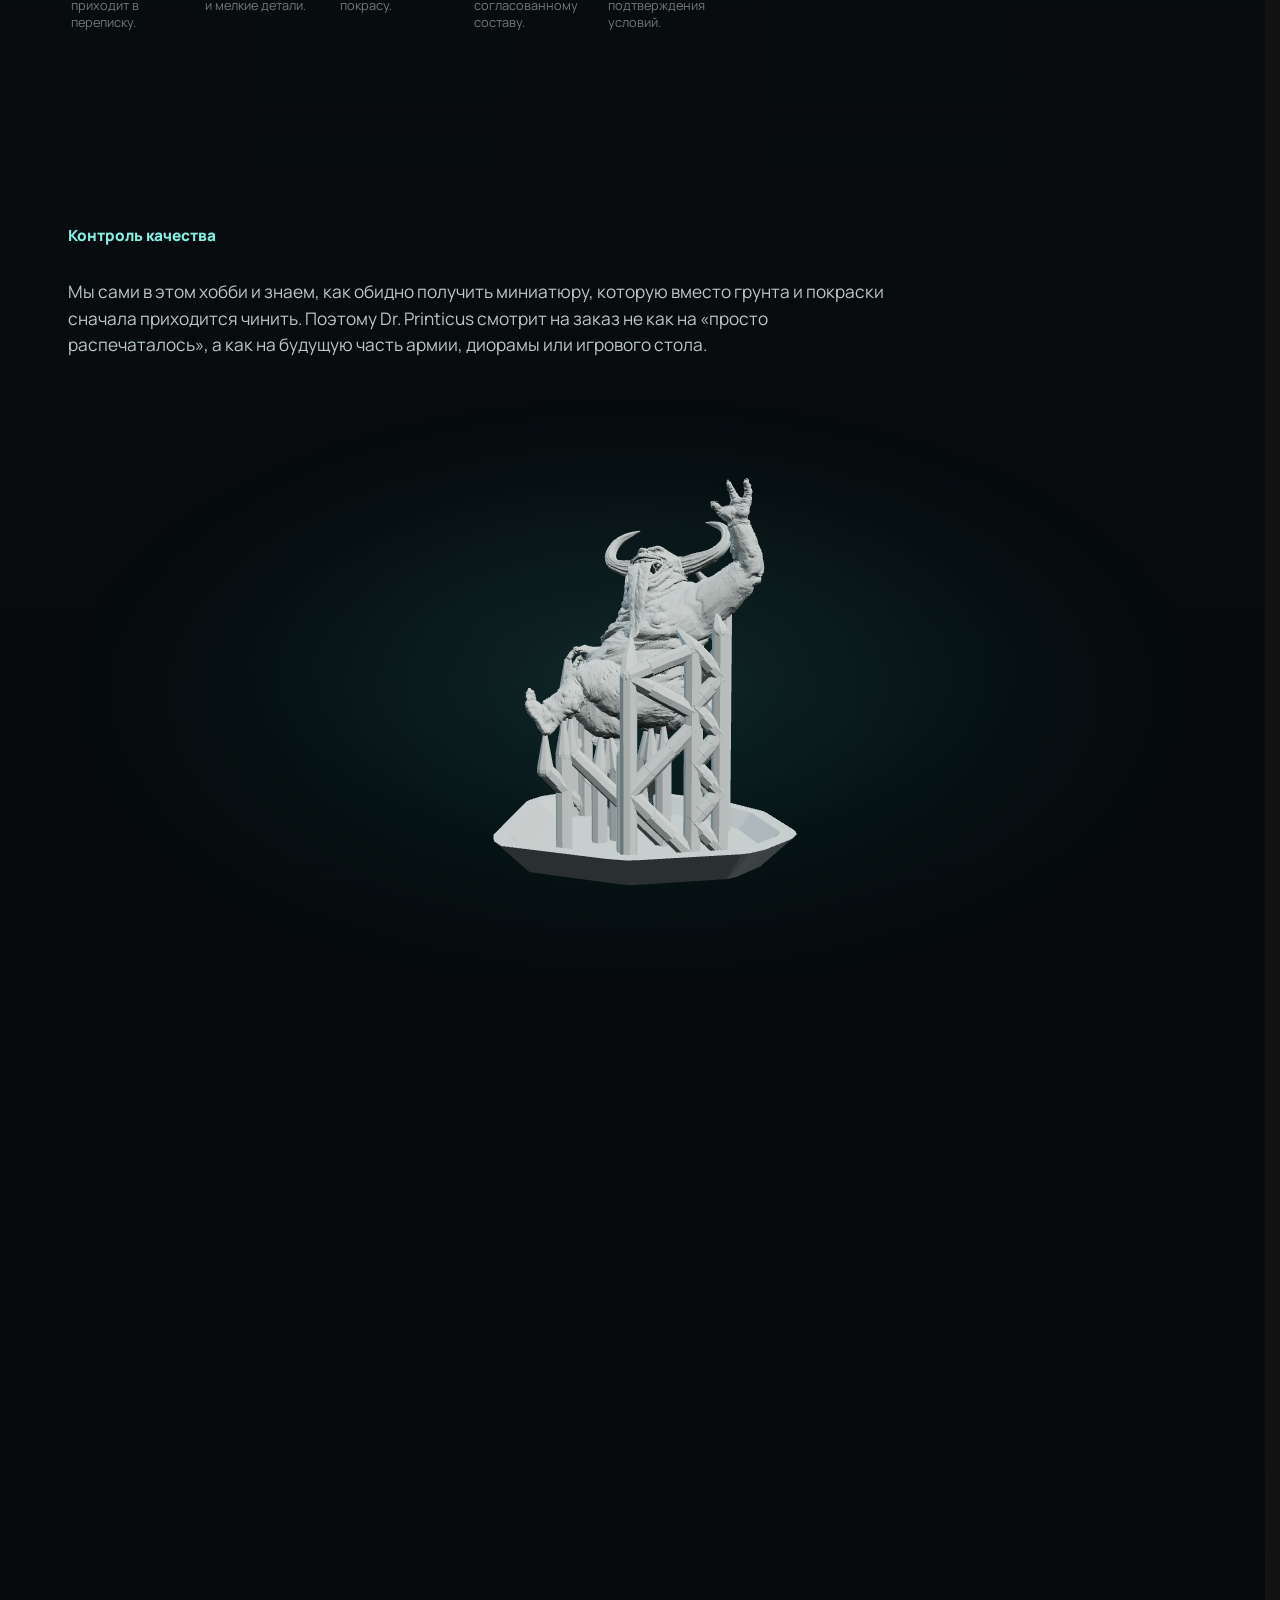
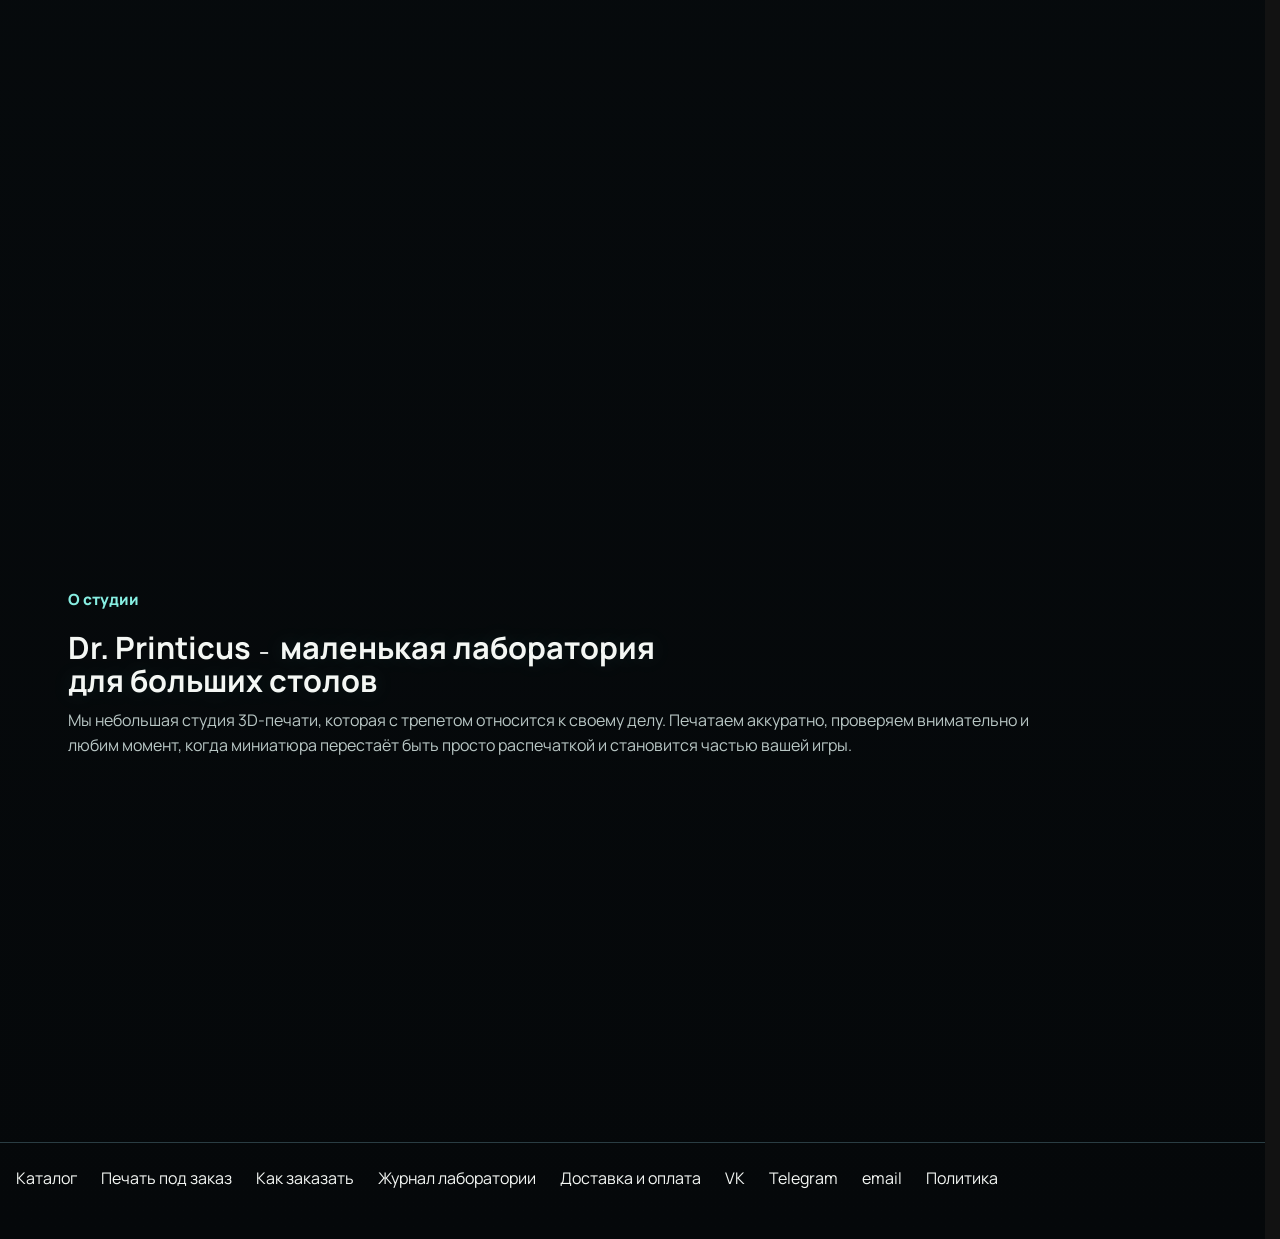
==== commit fe3d260d: "Publish home mobile rhythm prototype" ====
--- a/index.html
+++ b/index.html
@@ -6,7 +6,7 @@
     <title>Dr. Printicus - прототип магазина</title>
     <meta name="description" content="Dr. Printicus печатает миниатюры, детали, террейн и STL-модели под заказ с аккуратной подготовкой к покраске." />
     <link rel="preload" as="image" href="./assets/merchant/hero-crimson-winged-jumppack.png" fetchpriority="high" />
-    <link rel="stylesheet" href="./assets/styles.css?v=interaction-states-density-01" />
+    <link rel="stylesheet" href="./assets/styles.css?v=home-rail-gesture-02" />
   </head>
   <body>
     <header class="topbar">
@@ -853,6 +853,6 @@
       }
     </script>
     <script type="module" src="./assets/quality-model-viewer.js?v=home-quality-3d-07"></script>
-    <script src="./assets/app.js?v=interaction-states-density-01"></script>
+    <script src="./assets/app.js?v=home-rail-gesture-02"></script>
   </body>
 </html>
--- a/assets/styles.css
+++ b/assets/styles.css
@@ -1180,6 +1180,7 @@
   max-width: 100%;
   overflow: clip;
   overflow-clip-margin: 56px;
+  touch-action: pan-y;
 }
 
 .featured-rail-frame::before,
@@ -4767,7 +4768,7 @@
     scroll-padding: 0;
     scroll-snap-type: none;
     transform-style: preserve-3d;
-    cursor: grab;
+    cursor: default;
     user-select: none;
   }
 
@@ -4811,6 +4812,7 @@
   }
 
   .showcase-scene .featured-rail .product-card.is-orbit-active {
+    cursor: pointer;
     pointer-events: auto;
   }
 
@@ -5530,6 +5532,22 @@
   }
 }
 
+@media (max-width: 899px) {
+  .screen[data-screen="home"] > .hero-section.home-scene {
+    min-height: auto;
+    padding-bottom: var(--space-4);
+  }
+
+  .screen[data-screen="home"] > .hero-section.home-scene .hero-visual {
+    display: none;
+  }
+
+  .screen[data-screen="home"] > .hero-section.home-scene + .showcase-scene.section-block.home-scene {
+    margin-top: 0;
+    padding-top: var(--space-4);
+  }
+}
+
 @media (max-width: 560px) {
   :root {
     --shell: min(calc(100% - 16px), 540px);
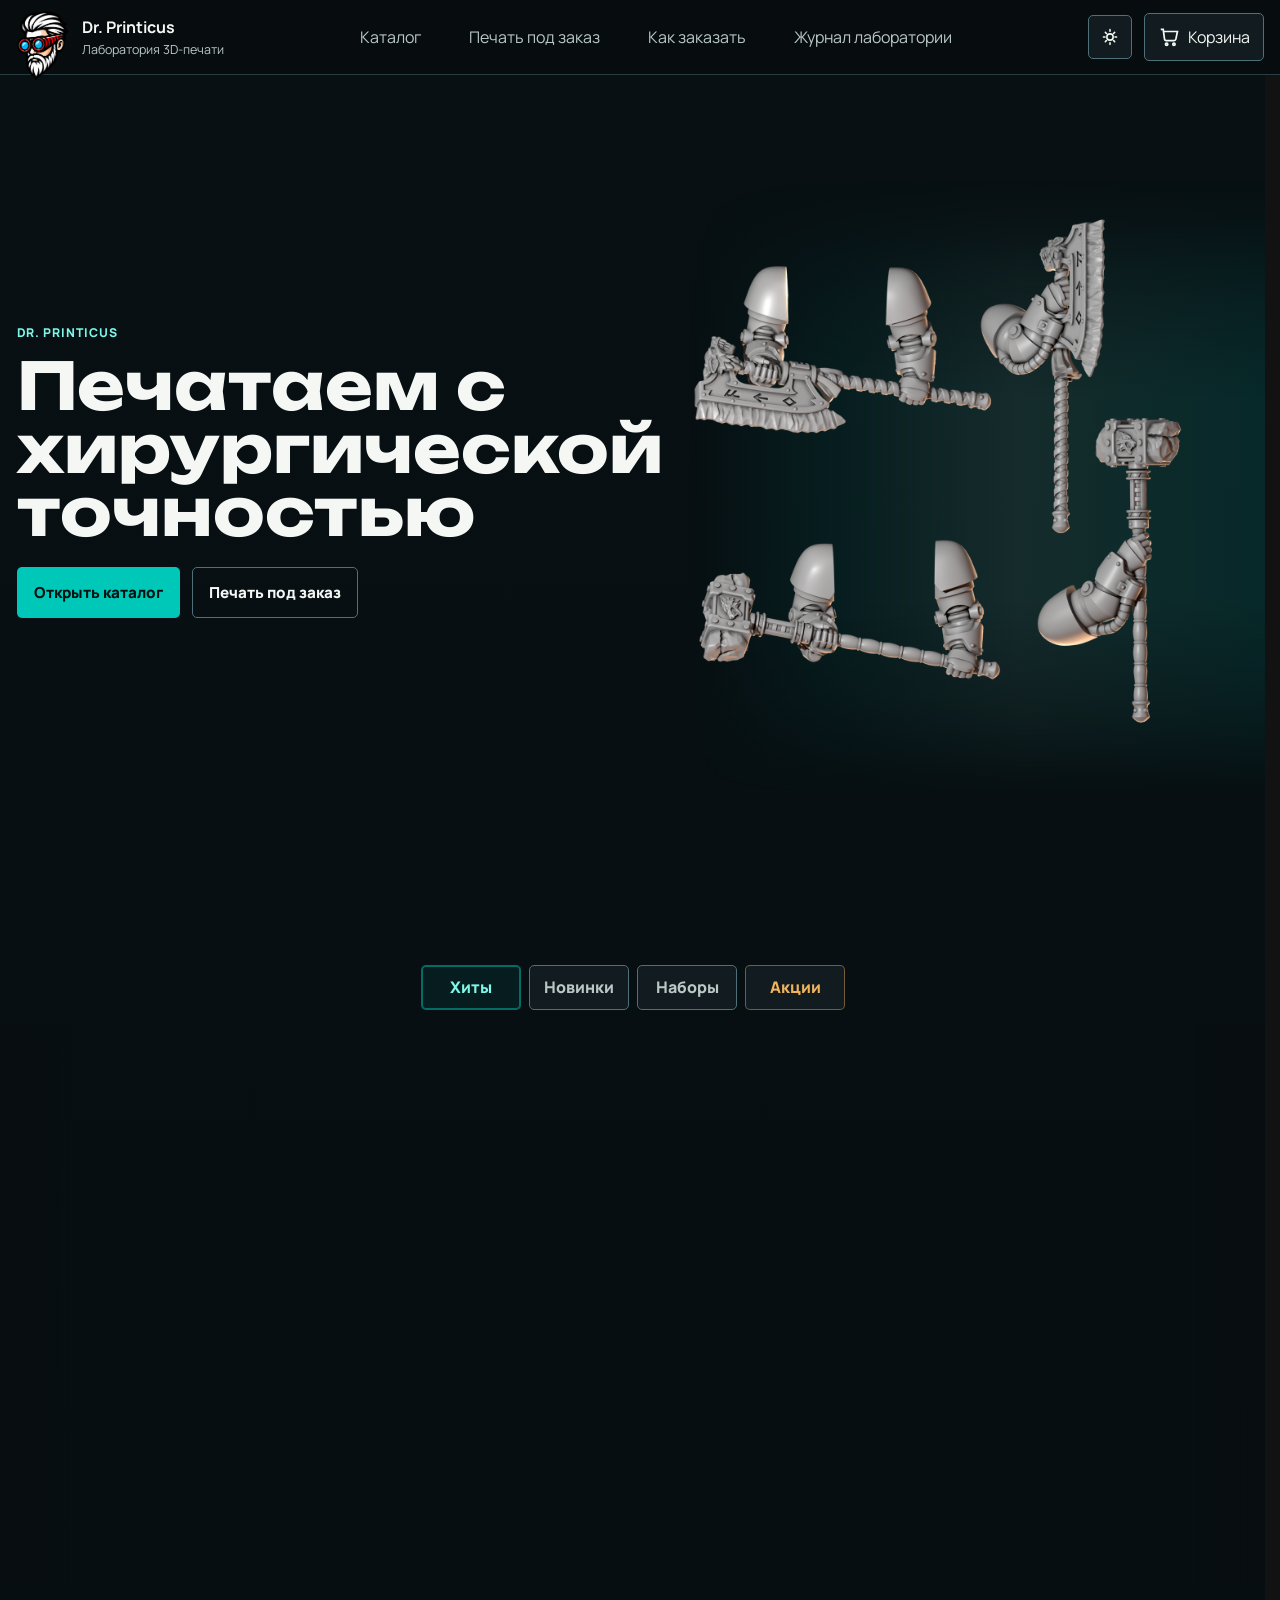
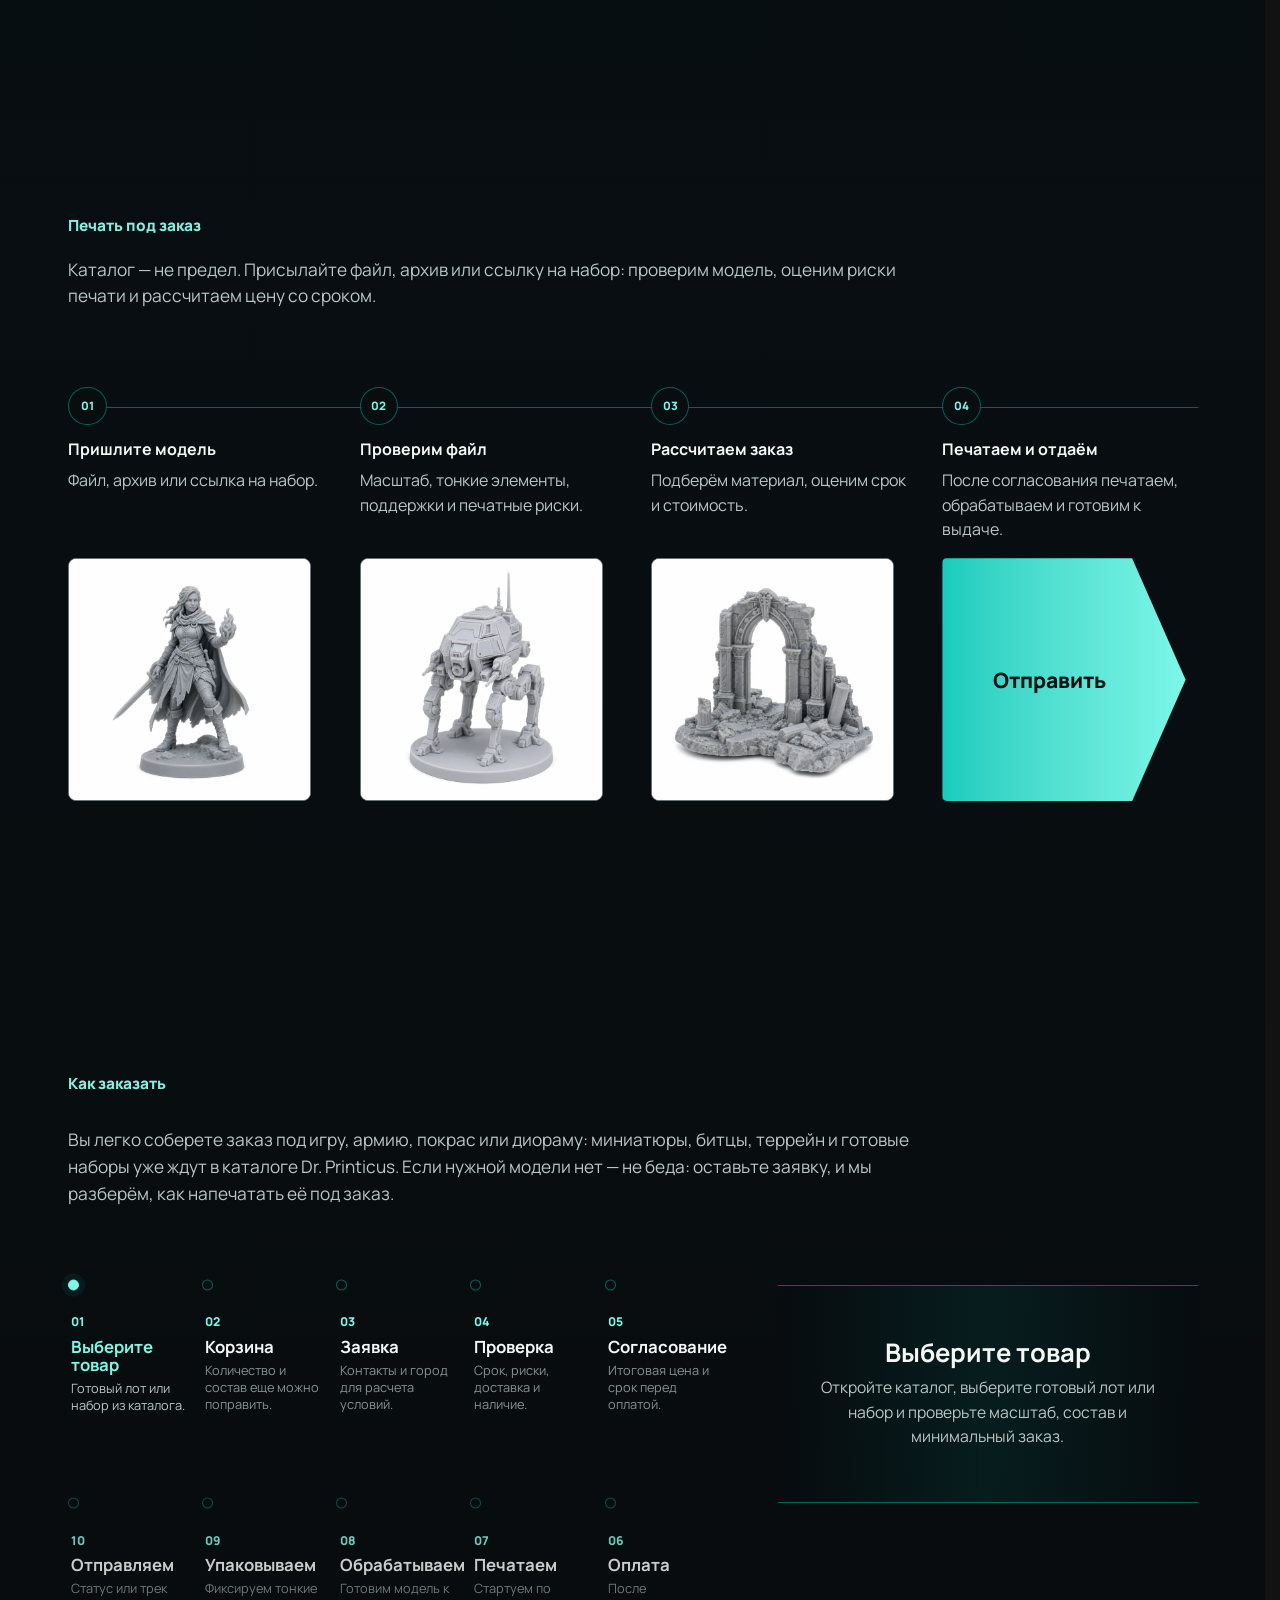
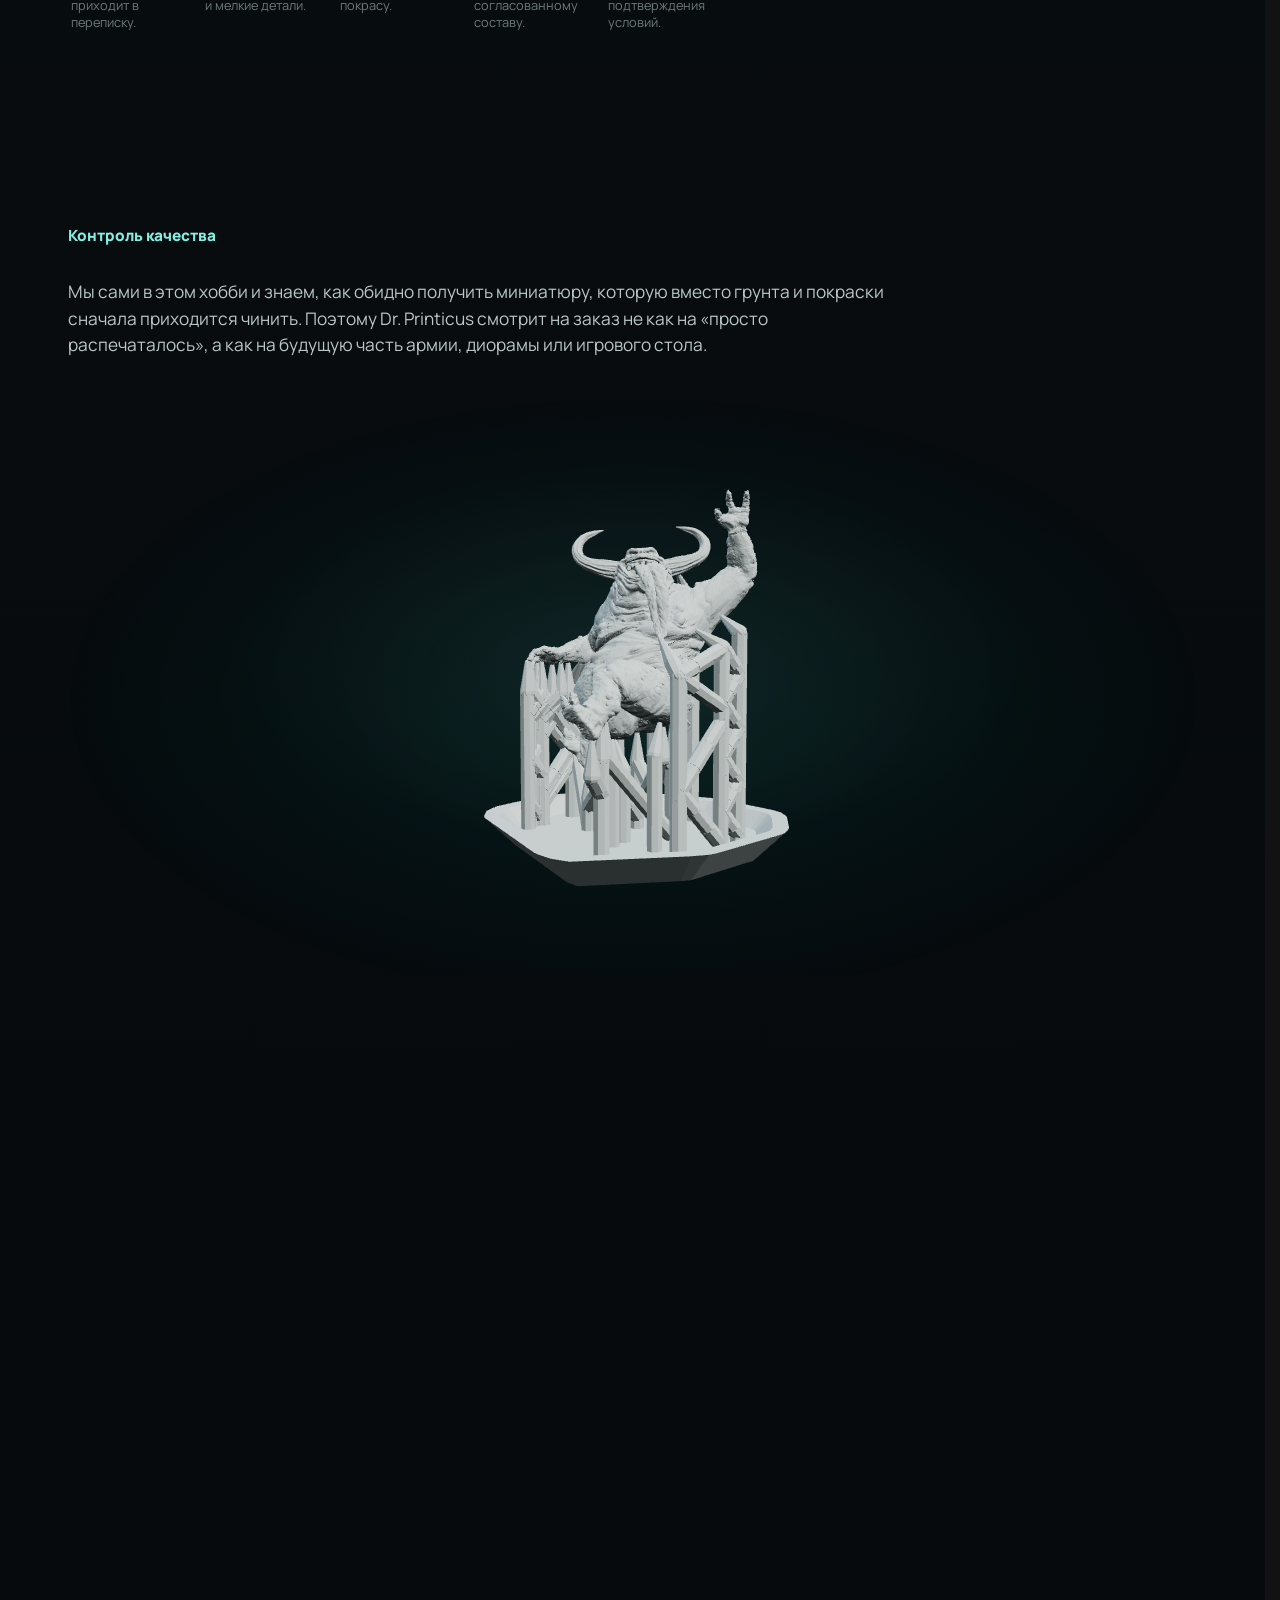
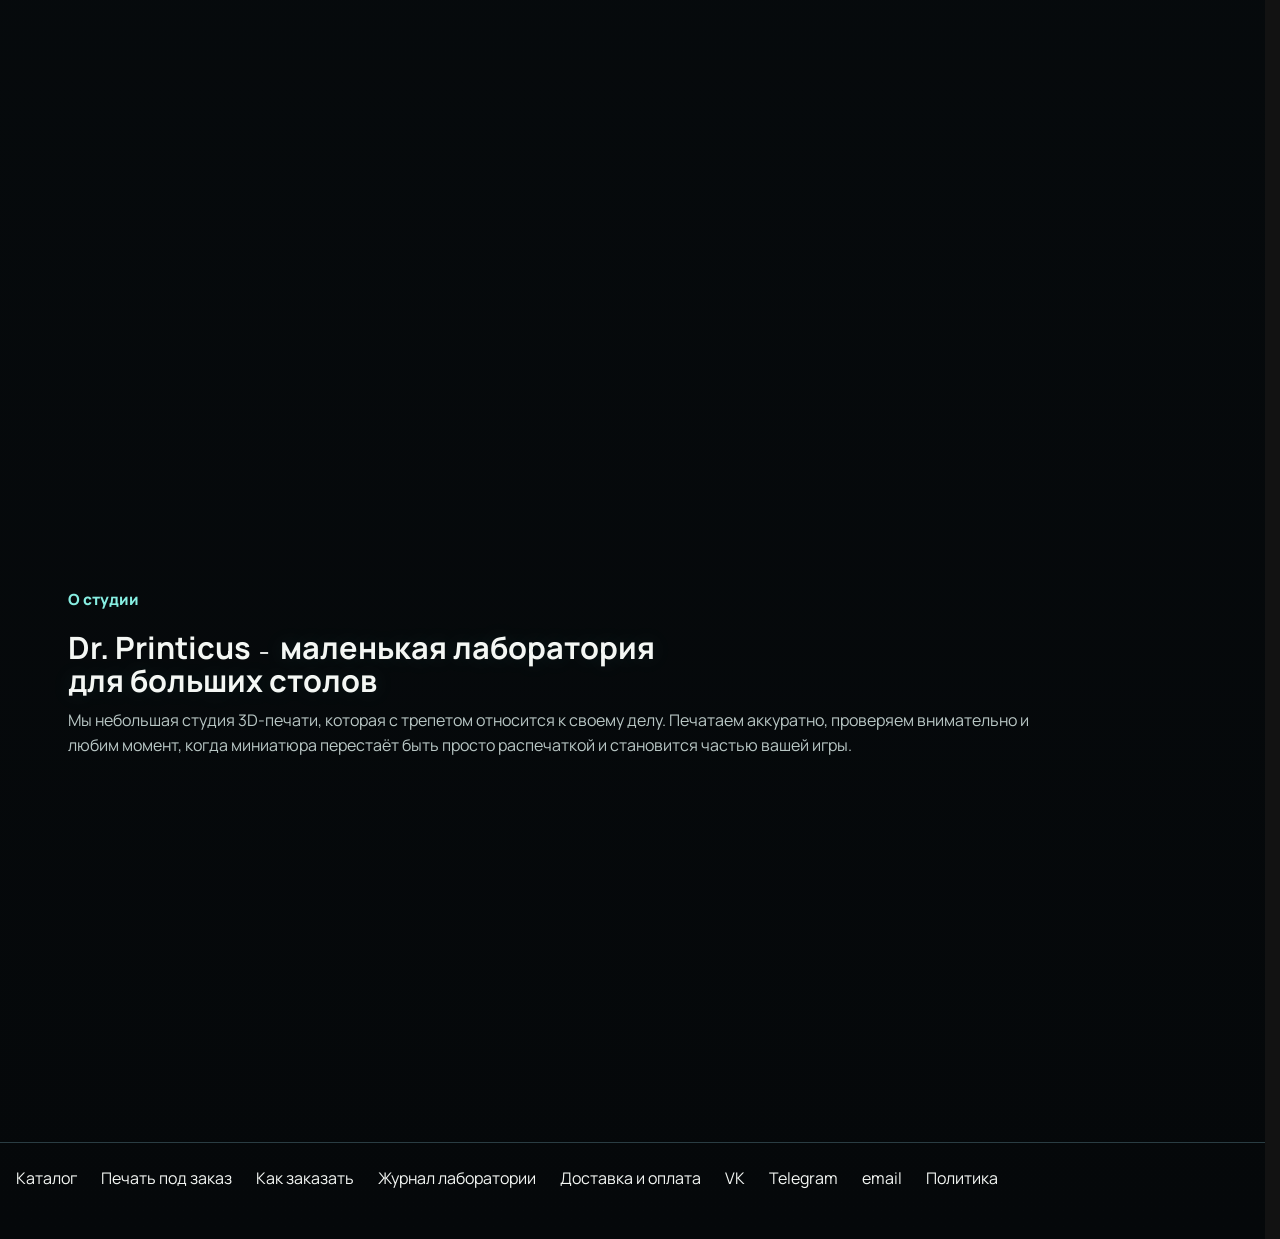
==== commit bb84a65e: "Publish forms and dialogs accessibility update" ====
--- a/index.html
+++ b/index.html
@@ -6,7 +6,7 @@
     <title>Dr. Printicus - прототип магазина</title>
     <meta name="description" content="Dr. Printicus печатает миниатюры, детали, террейн и STL-модели под заказ с аккуратной подготовкой к покраске." />
     <link rel="preload" as="image" href="./assets/merchant/hero-crimson-winged-jumppack.png" fetchpriority="high" />
-    <link rel="stylesheet" href="./assets/styles.css?v=home-rail-gesture-02" />
+    <link rel="stylesheet" href="./assets/styles.css?v=form-dialog-accessibility-01" />
   </head>
   <body>
     <header class="topbar">
@@ -390,9 +390,9 @@
 
           <div class="catalog-layout">
             <button class="filter-scrim" type="button" data-filter-close aria-label="Закрыть фильтры"></button>
-            <aside class="catalog-sidebar" id="catalog-filters" data-filter-panel aria-hidden="true" tabindex="-1">
+            <aside class="catalog-sidebar" id="catalog-filters" data-filter-panel aria-hidden="true" tabindex="-1" role="dialog" aria-modal="false" aria-labelledby="catalog-filters-title">
               <div class="filter-panel-head">
-                <strong>Фильтры</strong>
+                <strong id="catalog-filters-title">Фильтры</strong>
                 <button type="button" data-filter-close aria-label="Закрыть фильтры">
                   <svg viewBox="0 0 24 24" aria-hidden="true"><path d="m6 6 12 12M18 6 6 18" /></svg>
                 </button>
@@ -692,18 +692,18 @@
       <section id="checkout" class="screen" data-screen="checkout" aria-labelledby="checkout-title">
         <div class="screen-head"><div><p class="eyebrow">оформление заявки</p><h1 id="checkout-title">Контакты и доставка</h1></div></div>
         <div class="checkout-layout">
-          <form class="request-form" data-checkout-form>
-            <label>Имя <input required placeholder="Ваше имя" /></label>
-            <label>Телефон <input required placeholder="+7..." /></label>
-            <label>Удобный способ связи <select required><option>Telegram</option><option>VK</option><option>Телефон</option><option>Email</option></select></label>
-            <label>Email <input type="email" placeholder="name@mail.ru" /></label>
-            <label>Город <input required placeholder="Город" /></label>
-            <label>Адрес или пункт выдачи <input required placeholder="Адрес или пункт выдачи" /></label>
+          <form class="request-form" data-checkout-form novalidate aria-describedby="checkout-form-error">
+            <label>Имя <input required placeholder="Ваше имя" data-error-message="Укажите имя для заявки." /></label>
+            <label>Телефон <input required placeholder="+7..." data-error-message="Укажите телефон для связи." /></label>
+            <label>Удобный способ связи <select required data-error-message="Выберите удобный способ связи."><option>Telegram</option><option>VK</option><option>Телефон</option><option>Email</option></select></label>
+            <label>Email <input type="email" placeholder="name@mail.ru" data-error-message="Проверьте email: нужен формат name@example.ru." /></label>
+            <label>Город <input required placeholder="Город" data-error-message="Укажите город доставки или получения." /></label>
+            <label>Адрес или пункт выдачи <input required placeholder="Адрес или пункт выдачи" data-error-message="Укажите адрес или пункт выдачи." /></label>
             <label>Комментарий <textarea placeholder="Пожелания к упаковке, срокам или составу"></textarea></label>
             <label>Промокод <input placeholder="Если есть" /></label>
-            <label class="check-row"><input type="checkbox" required /> <span>Согласие на обработку персональных данных</span></label>
-            <p class="form-error" data-checkout-error hidden>Заполните обязательные поля и подтвердите согласие.</p>
-            <button class="primary wide" type="submit" data-checkout-submit>Отправить заявку</button>
+            <label class="check-row"><input type="checkbox" required data-error-message="Подтвердите согласие на обработку персональных данных." /> <span>Согласие на обработку персональных данных</span></label>
+            <p class="form-error" id="checkout-form-error" data-checkout-error hidden aria-live="polite">Проверьте обязательные поля и согласие.</p>
+            <button class="primary wide" type="submit" data-checkout-submit data-submit-label="Отправить заявку" data-loading-label="Заявка отправляется">Отправить заявку</button>
           </form>
           <aside class="summary-panel">
             <h2>Состав заявки</h2>
@@ -749,29 +749,29 @@
               <p>Принимаем STL, OBJ и архивы с несколькими файлами. Ориентир ответа по заявке — до 1 рабочего дня после получения ссылки.</p>
             </div>
           </div>
-          <form class="request-form stl-form" data-stl-form>
+          <form class="request-form stl-form" data-stl-form novalidate aria-describedby="stl-form-error">
             <div class="form-section">
               <h2>Контакты</h2>
               <div class="form-row">
-                <label>Имя <input required placeholder="Ваше имя" /></label>
-                <label>Email <input type="email" placeholder="name@mail.ru" /></label>
-              </div>
-              <label>Удобный способ связи <select required><option>Telegram</option><option>VK</option><option>WhatsApp</option><option>Телефон</option><option>Email</option></select></label>
-              <label>Контакт для связи <input required placeholder="@username, телефон, VK или email" /></label>
+                <label>Имя <input required placeholder="Ваше имя" data-error-message="Укажите имя для расчёта." /></label>
+                <label>Email <input type="email" placeholder="name@mail.ru" data-error-message="Проверьте email: нужен формат name@example.ru." /></label>
+              </div>
+              <label>Удобный способ связи <select required data-error-message="Выберите удобный способ связи."><option>Telegram</option><option>VK</option><option>WhatsApp</option><option>Телефон</option><option>Email</option></select></label>
+              <label>Контакт для связи <input required placeholder="@username, телефон, VK или email" data-error-message="Укажите контакт: Telegram, телефон, VK или email." /></label>
             </div>
             <div class="form-section">
               <h2>Файлы и задача</h2>
-              <label>Ссылка на облако с файлами <input required placeholder="https://..." /></label>
+              <label>Ссылка на облако с файлами <input required placeholder="https://..." data-error-message="Добавьте ссылку на облако с файлами." /></label>
               <div class="form-row">
-                <label>Масштаб <input required placeholder="Например, 32 мм" /></label>
-                <label>Количество <input type="number" min="1" value="1" required /></label>
+                <label>Масштаб <input required placeholder="Например, 32 мм" data-error-message="Укажите масштаб или ориентир размера." /></label>
+                <label>Количество <input type="number" min="1" value="1" required data-error-message="Укажите количество не меньше 1." /></label>
               </div>
               <label>Комментарий <textarea placeholder="Пожелания к сборке, деталям и упаковке"></textarea></label>
             </div>
-            <label class="check-row"><input type="checkbox" required data-stl-rights /> <span>Подтверждаю, что у меня есть право передать модель в печать</span></label>
-            <label class="check-row"><input type="checkbox" required /> <span>Согласие на обработку персональных данных</span></label>
-            <p class="form-error" data-stl-error hidden>Заполните обязательные поля и подтвердите согласие.</p>
-            <button class="primary wide" type="submit" data-stl-submit>Получить расчёт</button>
+            <label class="check-row"><input type="checkbox" required data-stl-rights data-error-message="Подтвердите право передать модель в печать." /> <span>Подтверждаю, что у меня есть право передать модель в печать</span></label>
+            <label class="check-row"><input type="checkbox" required data-error-message="Подтвердите согласие на обработку персональных данных." /> <span>Согласие на обработку персональных данных</span></label>
+            <p class="form-error" id="stl-form-error" data-stl-error hidden aria-live="polite">Проверьте обязательные поля, ссылку на файлы и согласия.</p>
+            <button class="primary wide" type="submit" data-stl-submit data-submit-label="Получить расчёт" data-loading-label="Расчёт отправляется">Получить расчёт</button>
           </form>
         </div>
       </section>
@@ -780,7 +780,7 @@
         <div class="success-state stl-success">
           <p class="eyebrow">заявка на печать</p>
           <h1 id="stl-success-title">Заявка на печать принята</h1>
-          <p>Мы проверим модель, объём, материал и поддержку, затем вернём расчёт до запуска печати.</p>
+          <p>Мы проверим модель, объём, материал и поддержку, затем вернём расчёт до 1 рабочего дня. Оплата только после согласования.</p>
           <a class="primary" href="#catalog" data-route="catalog">Посмотреть готовые лоты</a>
         </div>
       </section>
@@ -822,9 +822,10 @@
       </section>
     </main>
 
-    <div class="gallery-modal" data-gallery-modal hidden>
+    <div class="gallery-modal" data-gallery-modal hidden role="dialog" aria-modal="true" aria-labelledby="gallery-modal-title">
       <button class="gallery-modal-scrim" type="button" data-gallery-close aria-label="Закрыть просмотр"></button>
       <div class="gallery-modal-panel">
+        <h2 class="visually-hidden" id="gallery-modal-title">Просмотр изображения товара</h2>
         <button type="button" data-gallery-close aria-label="Закрыть"><svg viewBox="0 0 24 24" aria-hidden="true"><path d="m6 6 12 12M18 6 6 18" /></svg></button>
         <img src="./assets/merchant/card-hunter.jpg" alt="Увеличенное изображение товара" data-gallery-modal-image loading="lazy" decoding="async" fetchpriority="low" />
       </div>
@@ -853,6 +854,6 @@
       }
     </script>
     <script type="module" src="./assets/quality-model-viewer.js?v=home-quality-3d-07"></script>
-    <script src="./assets/app.js?v=home-rail-gesture-02"></script>
+    <script src="./assets/app.js?v=form-dialog-accessibility-01"></script>
   </body>
 </html>
--- a/assets/styles.css
+++ b/assets/styles.css
@@ -392,6 +392,16 @@
   text-decoration: none;
 }
 
+.visually-hidden {
+  position: absolute;
+  width: 1px;
+  height: 1px;
+  overflow: hidden;
+  clip: rect(0 0 0 0);
+  clip-path: inset(50%);
+  white-space: nowrap;
+}
+
 h1,
 h2,
 h3,
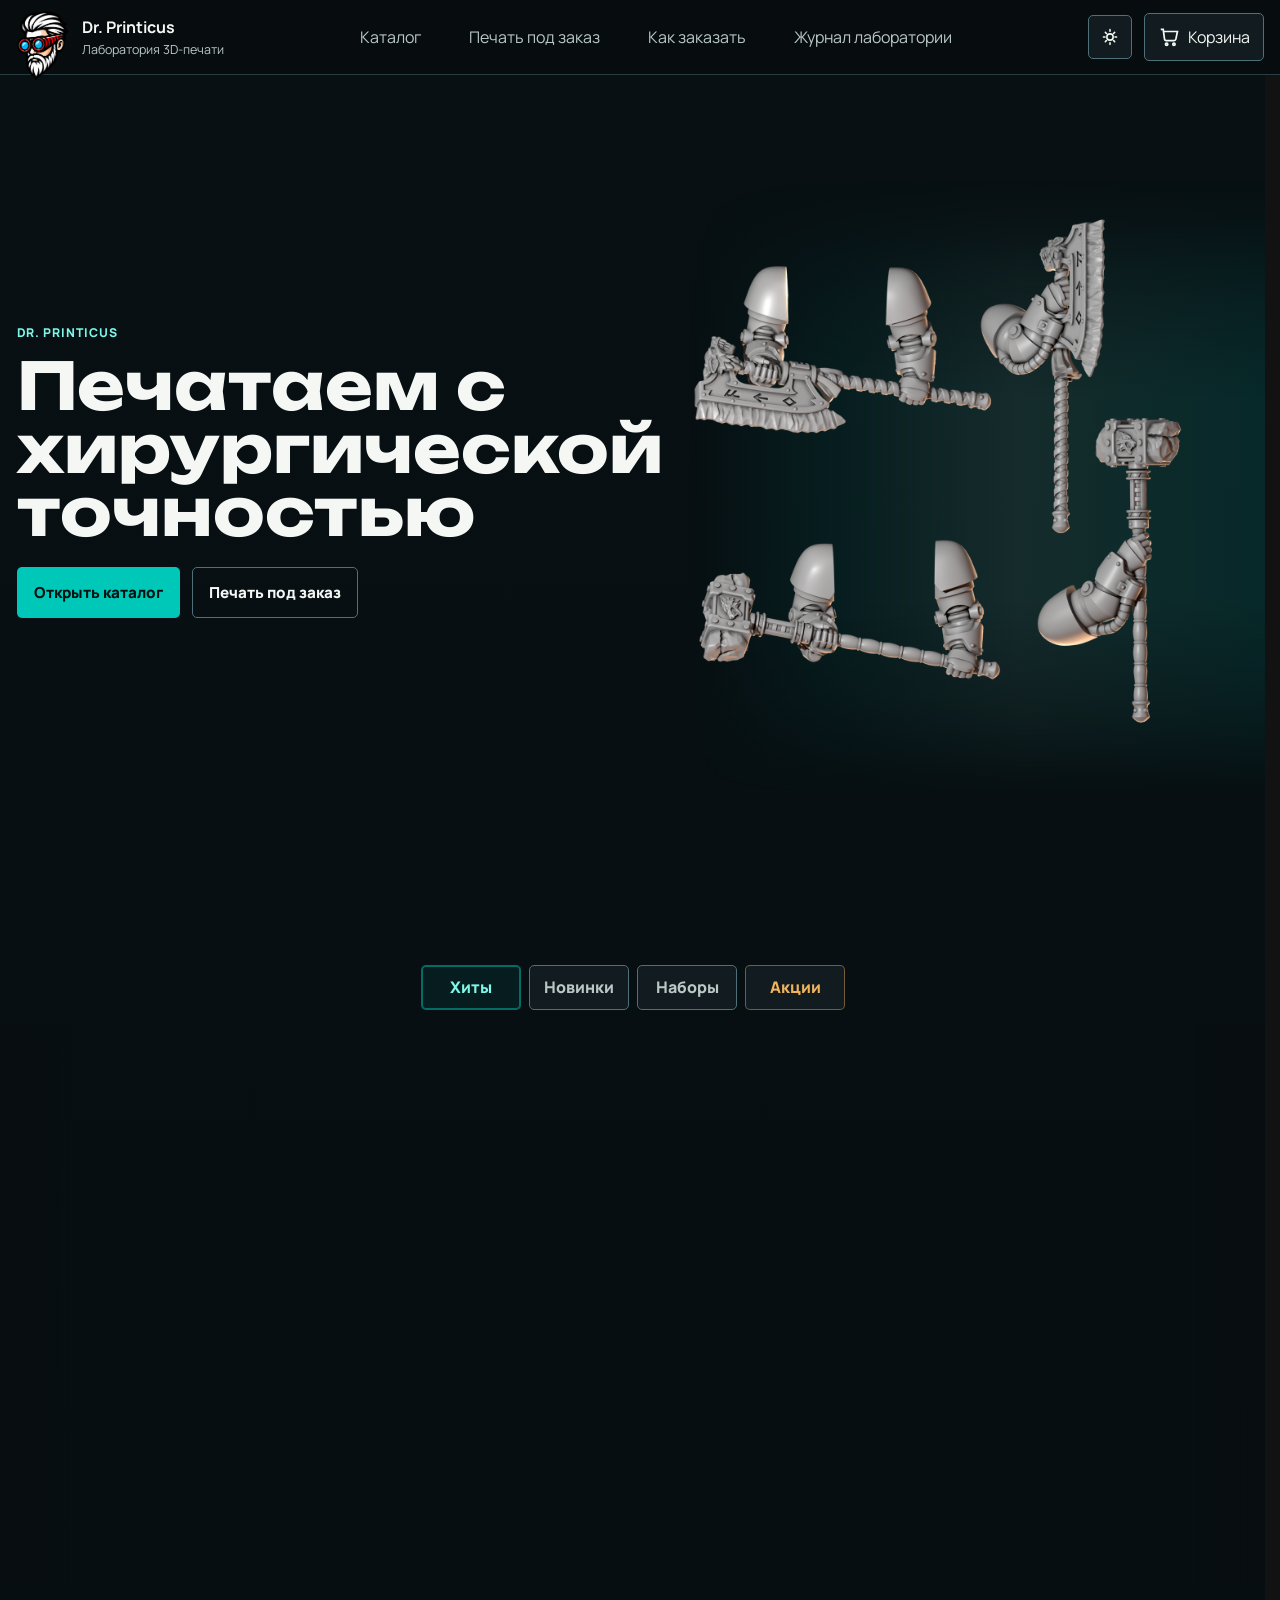
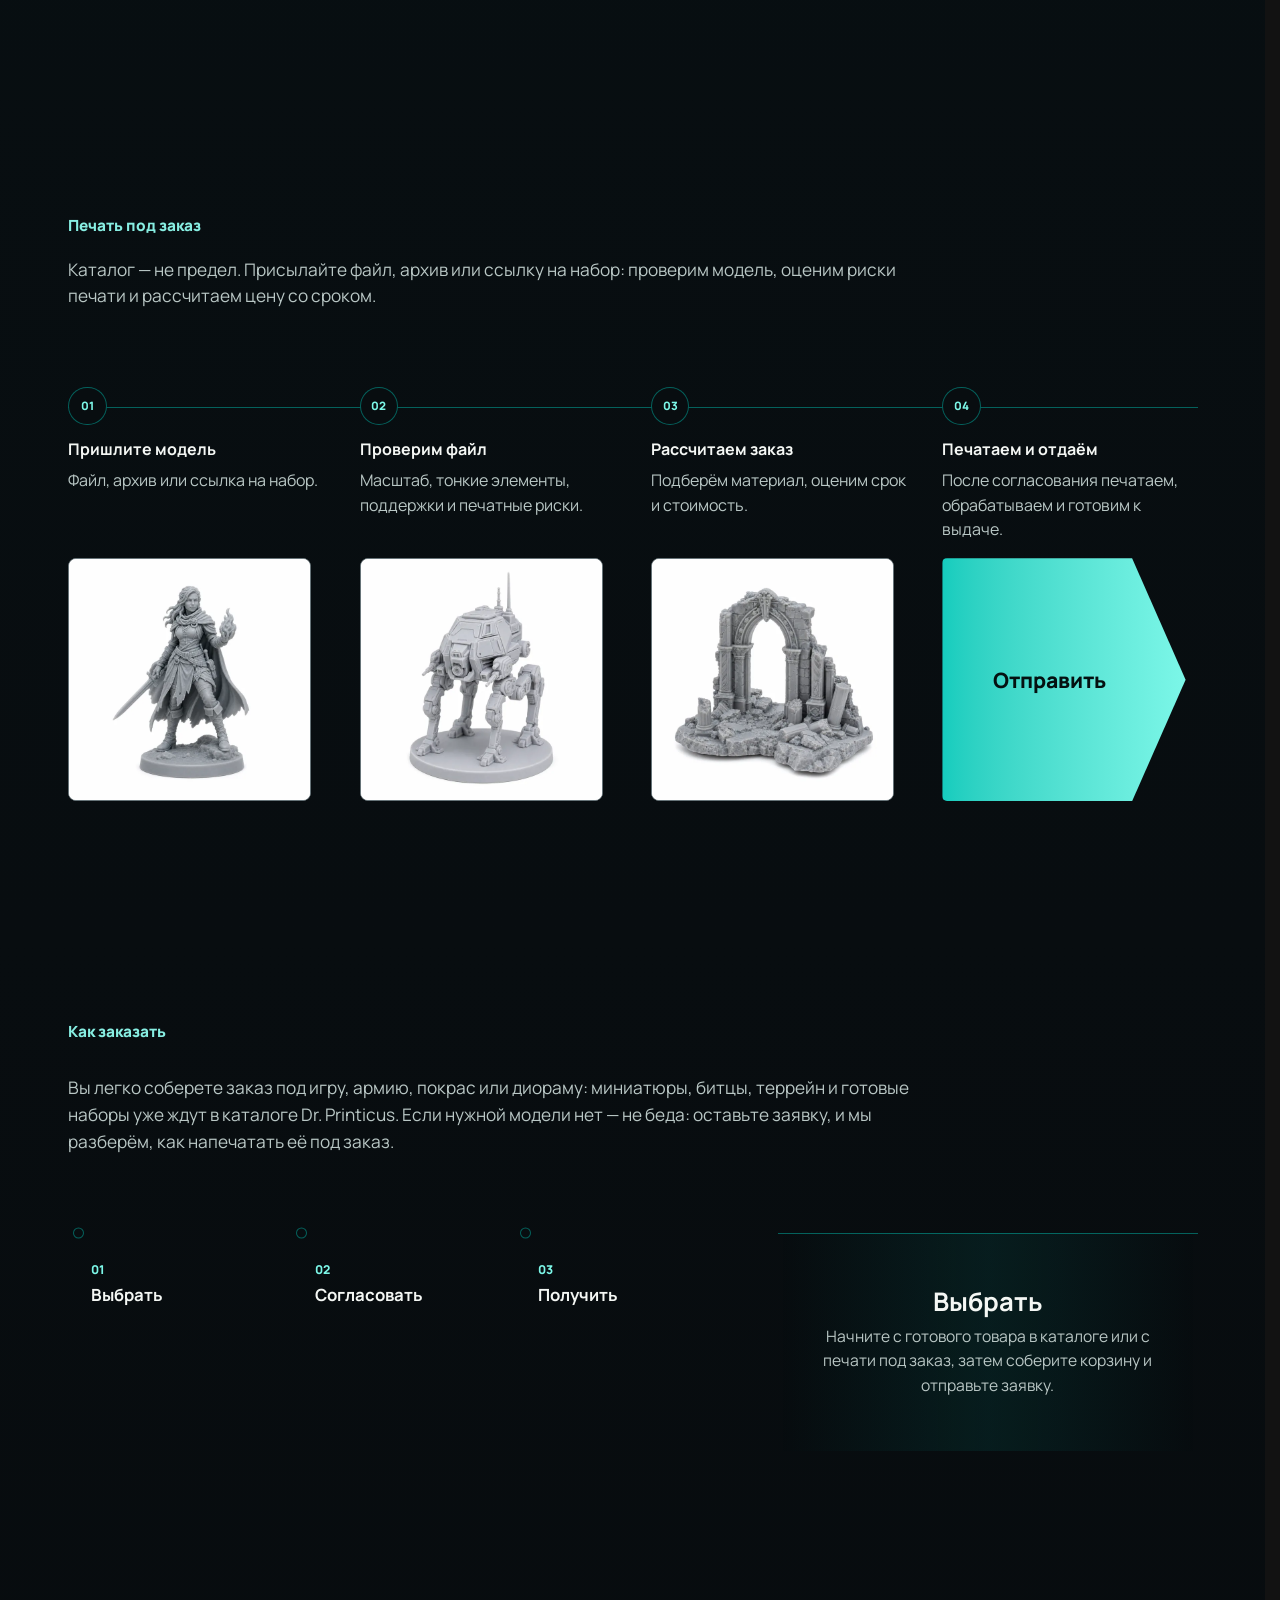
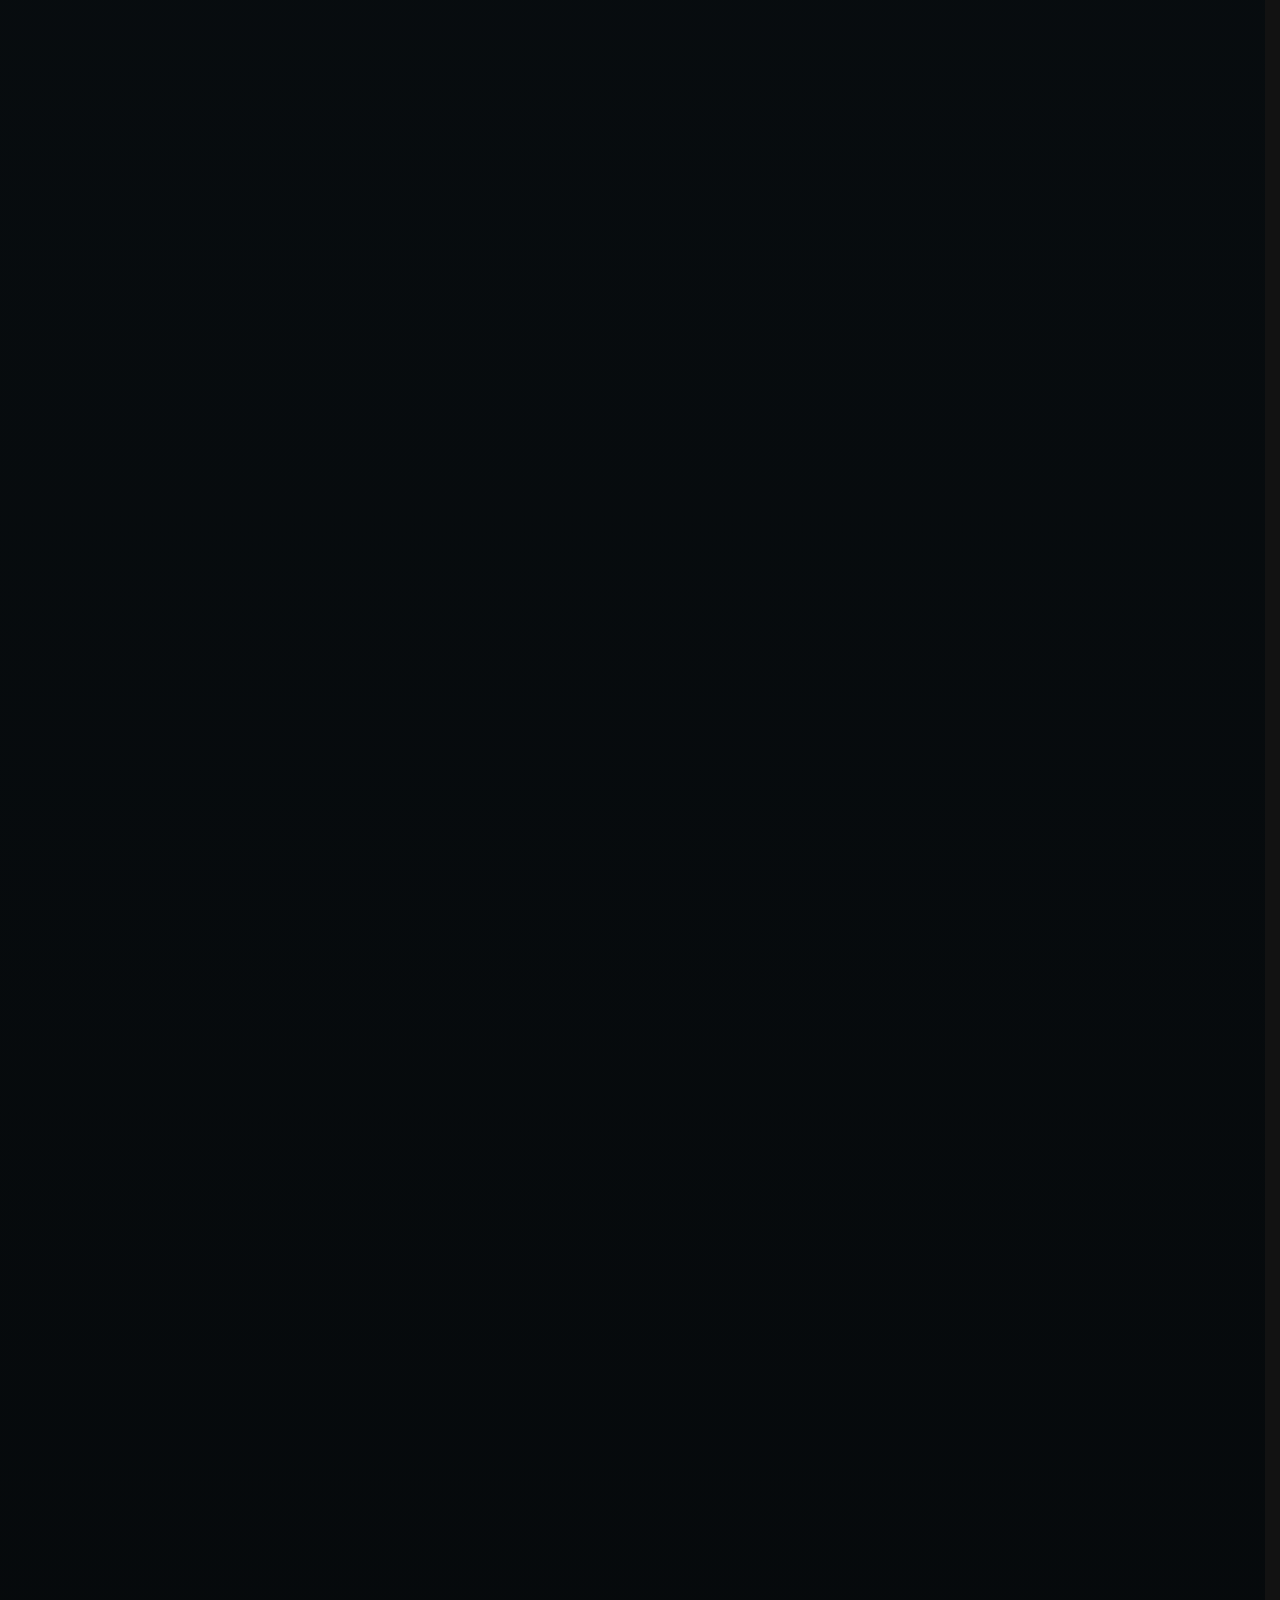
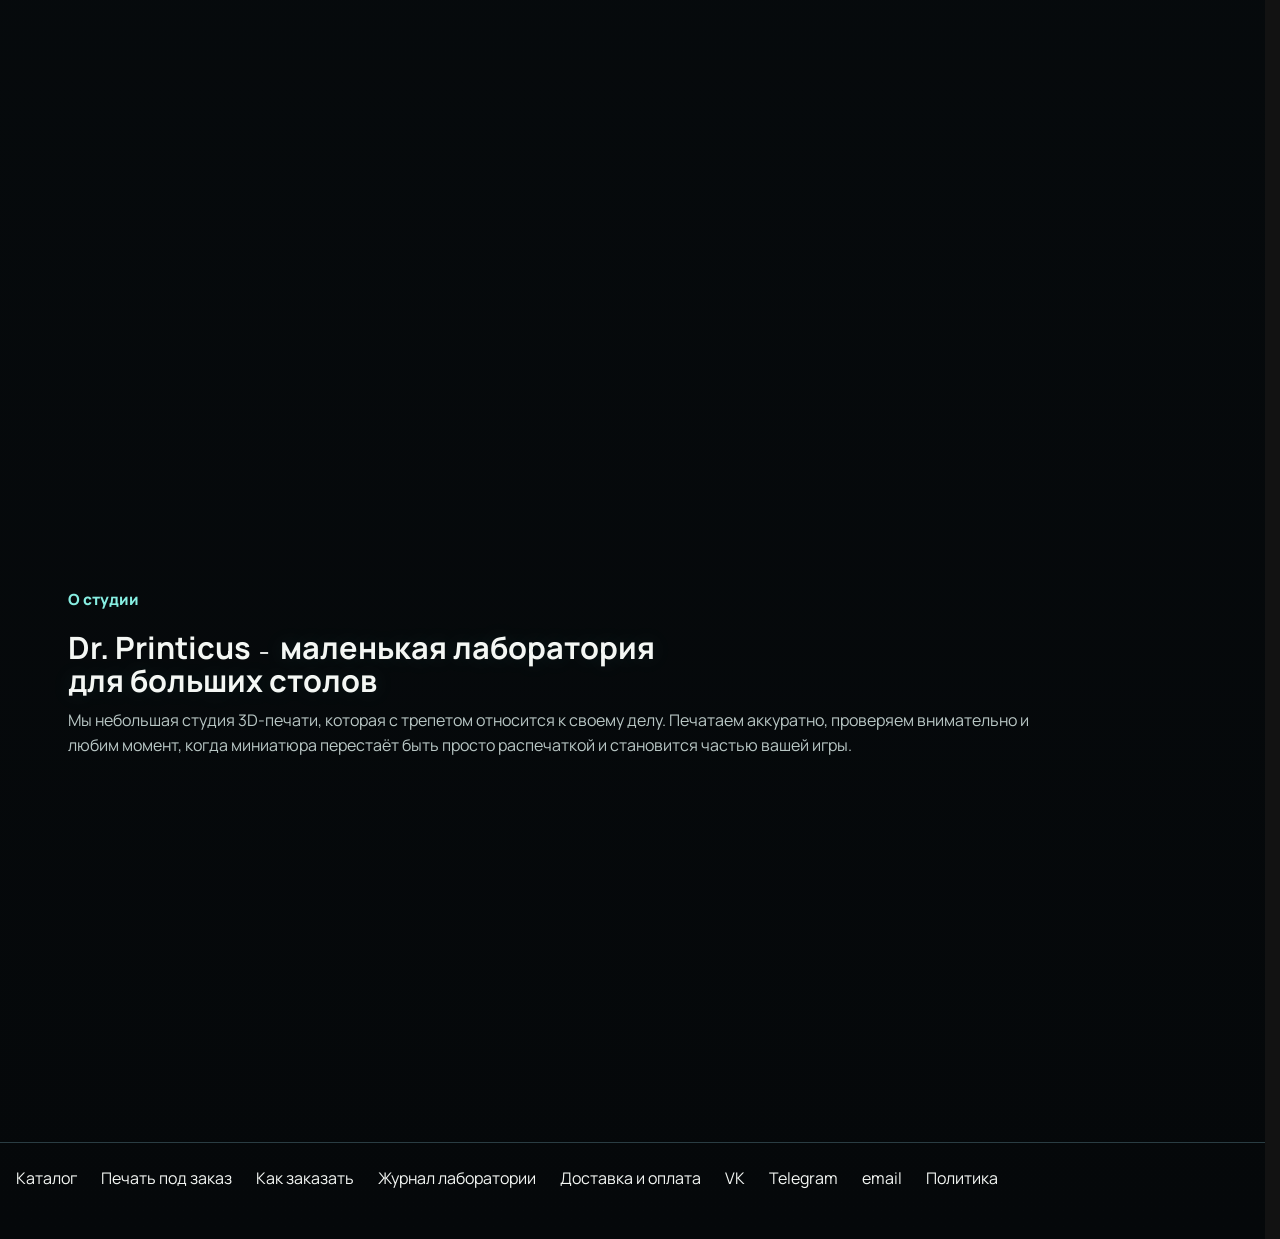
==== commit 2de5e9ae: "deploy: publish order flow and catalog filters Refs okami69/dr-printicus#80" ====
--- a/index.html
+++ b/index.html
@@ -6,7 +6,7 @@
     <title>Dr. Printicus - прототип магазина</title>
     <meta name="description" content="Dr. Printicus печатает миниатюры, детали, террейн и STL-модели под заказ с аккуратной подготовкой к покраске." />
     <link rel="preload" as="image" href="./assets/merchant/hero-crimson-winged-jumppack.png" fetchpriority="high" />
-    <link rel="stylesheet" href="./assets/styles.css?v=form-dialog-accessibility-01" />
+    <link rel="stylesheet" href="./assets/styles.css?v=order-flow-catalog-filters-08" />
   </head>
   <body>
     <header class="topbar">
@@ -235,72 +235,64 @@
             </div>
             <div class="order-route" aria-describedby="order-inspector-title order-inspector-copy">
               <ol class="order-main-path order-route-line" aria-label="Как оформить заказ">
-                <li class="order-stage">
-                  <button class="order-stage-trigger is-active" type="button" data-order-step="choose" data-order-step-title="Выберите товар" data-order-step-copy="Откройте каталог, выберите готовый лот или набор и проверьте масштаб, состав и минимальный заказ." aria-current="step">
-                    <span>01</span><strong>Выберите товар</strong><p class="order-stage-summary">Готовый лот или набор из каталога.</p>
-                  </button>
+                <li class="order-stage" data-order-primary-stage="choose">
+                  <button class="order-stage-trigger" type="button" data-order-step="choose" data-order-step-title="Выбрать" data-order-step-copy="Начните с готового товара в каталоге или с печати под заказ, затем соберите корзину и отправьте заявку.">
+                    <span>01</span><strong>Выбрать</strong>
+                  </button>
+                  <ol class="order-branch" data-order-branch="choose" aria-label="Что входит в этап Выбрать">
+                    <li><a class="order-substep order-substep-action" href="#catalog" data-route="catalog" data-order-action="catalog" data-order-step="catalog" data-order-step-title="Каталог" data-order-step-copy="Готовые лоты, наборы, детали, базы и террейн можно добавить в корзину сразу из каталога.">Каталог</a></li>
+                    <li><a class="order-substep order-substep-action" href="#stl" data-route="stl" data-order-action="custom-print" data-order-step="custom-print" data-order-step-title="Под заказ" data-order-step-copy="Если нужной позиции нет в каталоге, отправьте задачу на печать под заказ через форму.">Под заказ</a></li>
+                    <li><button class="order-substep" type="button" data-order-step="cart" data-order-step-title="Корзина" data-order-step-copy="В корзине можно проверить позиции, количество и состав перед отправкой заявки.">Корзина</button></li>
+                    <li><button class="order-substep" type="button" data-order-step="request" data-order-step-title="Заявка" data-order-step-copy="Заявка передает нам состав заказа, город и удобный способ связи для дальнейшего согласования.">Заявка</button></li>
+                  </ol>
                 </li>
-                <li class="order-stage">
-                  <button class="order-stage-trigger" type="button" data-order-step="cart" data-order-step-title="Соберите позиции" data-order-step-copy="В корзине можно менять количество и состав до отправки.">
-                    <span>02</span><strong>Корзина</strong><p class="order-stage-summary">Количество и состав еще можно поправить.</p>
-                  </button>
+                <li class="order-stage" data-order-primary-stage="agree">
+                  <button class="order-stage-trigger" type="button" data-order-step="agree" data-order-step-title="Согласовать" data-order-step-copy="Мы проверяем заказ, уточняем срок, доставку, цену и оплату до запуска печати.">
+                    <span>02</span><strong>Согласовать</strong>
+                  </button>
+                  <ol class="order-branch" data-order-branch="agree" aria-label="Что входит в этап Согласовать">
+                    <li><button class="order-substep" type="button" data-order-step="check" data-order-step-title="Проверка" data-order-step-copy="Проверяем наличие, печатные риски, состав заказа и детали, которые нужно уточнить.">Проверка</button></li>
+                    <li><button class="order-substep" type="button" data-order-step="deadline" data-order-step-title="Срок" data-order-step-copy="Срок зависит от очереди, объема печати, обработки и сложности модели.">Срок</button></li>
+                    <li><button class="order-substep" type="button" data-order-step="delivery" data-order-step-title="Доставка" data-order-step-copy="Подбираем способ отправки и учитываем город, упаковку и габариты заказа.">Доставка</button></li>
+                    <li><button class="order-substep" type="button" data-order-step="price" data-order-step-title="Цена" data-order-step-copy="Финальная цена учитывает состав, материал, подготовку, упаковку и согласованный способ доставки.">Цена</button></li>
+                    <li><button class="order-substep" type="button" data-order-step="pay" data-order-step-title="Оплата" data-order-step-copy="Оплата происходит после подтверждения условий, чтобы печать стартовала по согласованному заказу.">Оплата</button></li>
+                  </ol>
                 </li>
-                <li class="order-stage">
-                  <button class="order-stage-trigger" type="button" data-order-step="request" data-order-step-title="Отправьте заявку" data-order-step-copy="Оставьте контакт, город и удобный способ связи — это нужно для проверки доставки и сроков.">
-                    <span>03</span><strong>Заявка</strong><p class="order-stage-summary">Контакты и город для расчета условий.</p>
-                  </button>
-                </li>
-                <li class="order-stage">
-                  <button class="order-stage-trigger" type="button" data-order-step="check" data-order-step-title="Мы проверим заказ" data-order-step-copy="Проверяем наличие, печатные риски, упаковку, срок и финальные условия.">
-                    <span>04</span><strong>Проверка</strong><p class="order-stage-summary">Срок, риски, доставка и наличие.</p>
-                  </button>
-                </li>
-                <li class="order-stage">
-                  <button class="order-stage-trigger" type="button" data-order-step="confirm" data-order-step-title="Согласуйте условия" data-order-step-copy="Уточним итоговый состав, цену, срок и доставку. Без подтверждения печать не стартует.">
-                    <span>05</span><strong>Согласование</strong><p class="order-stage-summary">Итоговая цена и срок перед оплатой.</p>
-                  </button>
+                <li class="order-stage" data-order-primary-stage="receive">
+                  <button class="order-stage-trigger" type="button" data-order-step="receive" data-order-step-title="Получить" data-order-step-copy="После оплаты мы печатаем, обрабатываем, упаковываем и отправляем заказ.">
+                    <span>03</span><strong>Получить</strong>
+                  </button>
+                  <ol class="order-branch" data-order-branch="receive" aria-label="Что входит в этап Получить">
+                    <li><button class="order-substep" type="button" data-order-step="print" data-order-step-title="Печатаем" data-order-step-copy="Запускаем печать по согласованному составу и масштабу.">Печатаем</button></li>
+                    <li><button class="order-substep" type="button" data-order-step="finish" data-order-step-title="Обрабатываем" data-order-step-copy="Убираем явные следы поддержек и проверяем хрупкие элементы перед упаковкой.">Обрабатываем</button></li>
+                    <li><button class="order-substep" type="button" data-order-step="pack" data-order-step-title="Упаковываем" data-order-step-copy="Фиксируем тонкие и мелкие детали отдельно, чтобы они доехали целыми.">Упаковываем</button></li>
+                    <li><button class="order-substep" type="button" data-order-step="ship" data-order-step-title="Отправляем" data-order-step-copy="Передаем заказ выбранной службе и присылаем статус или трек в переписку.">Отправляем</button></li>
+                  </ol>
                 </li>
               </ol>
-              <ol class="order-afterline order-route-line" aria-label="После подтверждения">
-                <li class="order-afterline-stage">
-                  <button class="order-stage-trigger" type="button" data-order-step="pay" data-order-step-title="Оплатите после подтверждения" data-order-step-copy="Ссылка или реквизиты появляются после подтверждения заказа.">
-                    <span>06</span><strong>Оплата</strong><p class="order-stage-summary">После подтверждения условий.</p>
-                  </button>
-                </li>
-                <li class="order-afterline-stage">
-                  <button class="order-stage-trigger" type="button" data-order-step="print" data-order-step-title="Печатаем" data-order-step-copy="После оплаты запускаем печать по согласованному составу.">
-                    <span>07</span><strong>Печатаем</strong><p class="order-stage-summary">Стартуем по согласованному составу.</p>
-                  </button>
-                </li>
-                <li class="order-afterline-stage" data-order-stage="final-processing">
-                  <button class="order-stage-trigger" type="button" data-order-step="finish" data-order-step-title="Обрабатываем" data-order-step-copy="Убираем явные следы поддержек, проверяем хрупкие элементы и готовность к покрасу.">
-                    <span>08</span><strong>Обрабатываем</strong><p class="order-stage-summary">Готовим модель к покрасу.</p>
-                  </button>
-                </li>
-                <li class="order-afterline-stage">
-                  <button class="order-stage-trigger" type="button" data-order-step="pack" data-order-step-title="Упаковываем" data-order-step-copy="Мелкие и тонкие детали фиксируем отдельно, чтобы они доехали целыми.">
-                    <span>09</span><strong>Упаковываем</strong><p class="order-stage-summary">Фиксируем тонкие и мелкие детали.</p>
-                  </button>
-                </li>
-                <li class="order-afterline-stage">
-                  <button class="order-stage-trigger" type="button" data-order-step="ship" data-order-step-title="Отправляем" data-order-step-copy="Передаем заказ выбранным способом и присылаем статус или трек в переписку.">
-                    <span>10</span><strong>Отправляем</strong><p class="order-stage-summary">Статус или трек приходит в переписку.</p>
-                  </button>
-                </li>
-              </ol>
-              <p class="order-afterline-mobile-summary">После подтверждения: оплата, печатаем, обрабатываем, упаковываем и отправляем.</p>
             </div>
             <aside class="order-step-inspector" aria-live="polite" aria-labelledby="order-inspector-title">
-              <strong id="order-inspector-title" data-order-inspector-title>Выберите товар</strong>
-              <p id="order-inspector-copy" data-order-inspector-copy>Откройте каталог, выберите готовый лот или набор и проверьте масштаб, состав и минимальный заказ.</p>
+              <strong id="order-inspector-title" data-order-inspector-title>Выбрать</strong>
+              <p id="order-inspector-copy" data-order-inspector-copy>Начните с готового товара в каталоге или с печати под заказ, затем соберите корзину и отправьте заявку.</p>
             </aside>
-          </div>
-          <ol class="step-grid legacy-order-grid" hidden aria-hidden="true">
-            <li><span>1</span><strong>Выберите товары</strong><p>Откройте каталог или нужную категорию.</p></li>
-            <li><span>2</span><strong>Добавьте в корзину</strong><p>Количество можно менять до оформления.</p></li>
-            <li><span>3</span><strong>Оставьте контакты</strong><p>Телефон, удобная связь, город и адрес.</p></li>
-            <li><span>4</span><strong>Мы подтвердим доставку, срок и оплату</strong><p>Финальные условия уточняем после обработки.</p></li>
-          </ol>
+            <div class="order-mobile-panels" data-order-mobile-panels aria-label="Как заказать">
+              <details class="order-mobile-panel">
+                <summary><span>01</span><strong>Выбрать</strong><i aria-hidden="true"></i></summary>
+                <p>Каталог или печать под заказ, затем корзина и заявка.</p>
+                <div class="order-mobile-badges"><span>Каталог</span><span>Под заказ</span><span>Корзина</span><span>Заявка</span></div>
+              </details>
+              <details class="order-mobile-panel">
+                <summary><span>02</span><strong>Согласовать</strong><i aria-hidden="true"></i></summary>
+                <p>Проверяем заказ, срок, доставку, цену и оплату.</p>
+                <div class="order-mobile-badges"><span>Проверка</span><span>Срок</span><span>Доставка</span><span>Цена</span><span>Оплата</span></div>
+              </details>
+              <details class="order-mobile-panel">
+                <summary><span>03</span><strong>Получить</strong><i aria-hidden="true"></i></summary>
+                <p>Печатаем, обрабатываем, упаковываем и отправляем.</p>
+                <div class="order-mobile-badges"><span>Печатаем</span><span>Обрабатываем</span><span>Упаковываем</span><span>Отправляем</span></div>
+              </details>
+            </div>
+          </div>
         </section>
 
         <section class="quality-section home-scene quality-scene section-block scroll-reveal reveal-left" aria-labelledby="quality-title">
@@ -365,27 +357,25 @@
 
       <section id="catalog" class="screen" data-screen="catalog" aria-labelledby="catalog-title">
         <div class="catalog-page">
+          <h1 id="catalog-title" class="visually-hidden">Каталог</h1>
           <div class="catalog-toolbar">
             <nav class="breadcrumbs" aria-label="Хлебные крошки"><a href="#home" data-route="home">Главная</a><span>/</span><span>Каталог</span></nav>
-            <div class="catalog-title-row">
-              <div>
-                <p class="eyebrow">каталог</p>
-                <h1 id="catalog-title" data-catalog-title>Все товары</h1>
-              </div>
-              <span class="catalog-result-count" data-result-count></span>
-            </div>
             <div class="catalog-tools">
-              <label class="catalog-search">Поиск <input type="search" placeholder="Статуя, битсы, террейн..." data-catalog-search /></label>
-              <label class="sort-control">Сортировка
-                <select data-sort-control>
-                  <option value="popular">Популярные</option>
-                  <option value="price-asc">Сначала дешевле</option>
-                  <option value="price-desc">Сначала дороже</option>
-                </select>
-              </label>
+              <label class="catalog-search"><span class="visually-hidden">Поиск</span><input class="catalog-search-field" type="search" placeholder="Поиск" data-catalog-search /><span class="catalog-search-icon" aria-hidden="true"><svg viewBox="0 0 24 24" focusable="false"><circle cx="11" cy="11" r="7"></circle><path d="m16 16 4 4"></path></svg></span></label>
+              <div class="sort-control" data-sort-root>
+                <span class="visually-hidden">Сортировка</span>
+                <button class="sort-button" type="button" data-sort-button aria-haspopup="listbox" aria-expanded="false">
+                  <span data-sort-current>Популярные</span>
+                </button>
+                <div class="sort-menu" data-sort-menu role="listbox" aria-label="Сортировка" hidden>
+                  <button class="sort-option is-active" type="button" role="option" aria-selected="true" data-sort-option="popular">Популярные</button>
+                  <button class="sort-option" type="button" role="option" aria-selected="false" data-sort-option="new">Новые</button>
+                  <button class="sort-option" type="button" role="option" aria-selected="false" data-sort-option="price-asc">Дешевле</button>
+                  <button class="sort-option" type="button" role="option" aria-selected="false" data-sort-option="price-desc">Дороже</button>
+                </div>
+              </div>
               <button class="filter-toggle" type="button" data-filter-toggle aria-expanded="false" aria-controls="catalog-filters">Фильтры</button>
             </div>
-            <div class="active-filter-chips" data-active-filter-chips></div>
           </div>
 
           <div class="catalog-layout">
@@ -445,8 +435,11 @@
                 <button class="chip" type="button" data-filter-group="productKind" data-filter-value="terrain">Террейн</button>
               </div>
               <div class="filter-sheet-actions">
-                <button class="primary" type="button" data-filter-close-results>Показать товары</button>
-                <button class="secondary" type="button" data-filter-reset>Сбросить фильтры</button>
+                <button class="primary" type="button" data-filter-apply>Показать товары</button>
+              </div>
+              <div class="filter-draft-actions">
+                <div class="filter-draft-summary" data-filter-draft-summary aria-live="polite"></div>
+                <button class="secondary" type="button" data-filter-reset hidden>Сбросить всё</button>
               </div>
             </aside>
 
@@ -854,6 +847,6 @@
       }
     </script>
     <script type="module" src="./assets/quality-model-viewer.js?v=home-quality-3d-07"></script>
-    <script src="./assets/app.js?v=form-dialog-accessibility-01"></script>
+    <script src="./assets/app.js?v=order-flow-catalog-filters-08"></script>
   </body>
 </html>
--- a/assets/styles.css
+++ b/assets/styles.css
@@ -2216,7 +2216,7 @@
 .order-layout,
 .order-route,
 .order-main-path,
-.order-afterline {
+.order-branch {
   min-width: 0;
 }
 
@@ -2244,7 +2244,7 @@
 }
 
 .order-main-path,
-.order-afterline {
+.order-branch {
   display: grid;
   gap: var(--space-3);
   list-style: none;
@@ -2252,18 +2252,9 @@
   padding: 0;
 }
 
-.order-main-path li,
-.order-afterline li {
+.order-stage {
   position: relative;
   min-width: 0;
-}
-
-.order-afterline-mobile-summary {
-  display: none;
-}
-
-.order-stage-mobile-detail {
-  display: none;
 }
 
 .order-stage-trigger {
@@ -2288,25 +2279,19 @@
     box-shadow var(--motion-fast);
 }
 
-.order-stage-trigger span {
+.order-stage-trigger span,
+.order-mobile-panel summary span {
   color: var(--color-accent-2);
   font-size: 0.76rem;
   font-weight: 900;
   text-transform: uppercase;
 }
 
-.order-stage-trigger strong {
+.order-stage-trigger strong,
+.order-mobile-panel summary strong {
   display: block;
   color: var(--color-text);
   line-height: 1.08;
-}
-
-.order-stage-summary {
-  max-width: 18ch;
-  margin: 0;
-  color: var(--color-subtle);
-  font-size: clamp(0.8rem, 0.82vw, 0.9rem);
-  line-height: 1.35;
 }
 
 .order-stage-trigger:hover,
@@ -2324,8 +2309,39 @@
   color: var(--color-accent-2);
 }
 
-.order-stage-trigger.is-active .order-stage-summary {
+.order-branch {
+  gap: 0.45rem;
+}
+
+.order-substep {
+  display: inline-flex;
+  align-items: center;
+  width: fit-content;
+  max-width: 100%;
+  min-height: 32px;
+  padding: 0.35rem 0;
+  border: 0;
+  background: transparent;
   color: var(--color-muted);
+  cursor: pointer;
+  font: inherit;
+  font-size: 0.9rem;
+  line-height: 1.15;
+  text-align: left;
+  transition:
+    color var(--motion-fast);
+}
+
+.order-substep:hover,
+.order-substep:focus-visible,
+.order-substep.is-active {
+  color: var(--color-text);
+  outline: none;
+}
+
+.order-substep-action {
+  color: var(--color-accent-2);
+  font-weight: 800;
 }
 
 .order-step-inspector {
@@ -2336,7 +2352,8 @@
   justify-items: center;
   gap: var(--space-2);
   padding-block: var(--space-4);
-  border-block: 1px solid var(--color-accent-border);
+  border-top: 1px solid var(--color-accent-border);
+  border-bottom: 0;
   background:
     linear-gradient(90deg, transparent, color-mix(in srgb, var(--color-accent) 9%, transparent) 50%, transparent),
     transparent;
@@ -2357,9 +2374,72 @@
   font-size: clamp(0.98rem, 1.05vw, 1.1rem);
 }
 
+.order-mobile-panels {
+  display: none;
+}
+
+.order-mobile-panel {
+  border: 1px solid var(--color-border);
+  border-radius: var(--radius-card);
+  background: var(--color-surface);
+  padding: var(--space-4);
+}
+
+.order-mobile-panel + .order-mobile-panel {
+  margin-top: var(--space-3);
+}
+
+.order-mobile-panel summary {
+  display: grid;
+  grid-template-columns: auto 1fr auto;
+  gap: var(--space-3);
+  align-items: center;
+  cursor: pointer;
+  list-style: none;
+}
+
+.order-mobile-panel summary::-webkit-details-marker {
+  display: none;
+}
+
+.order-mobile-panel summary i {
+  width: 0.55rem;
+  height: 0.55rem;
+  border-right: 1px solid currentColor;
+  border-bottom: 1px solid currentColor;
+  transform: rotate(45deg);
+  transition: transform var(--motion-fast);
+}
+
+.order-mobile-panel[open] summary i {
+  transform: rotate(-135deg);
+}
+
+.order-mobile-panel p {
+  margin: var(--space-3) 0 0;
+  color: var(--color-muted);
+  line-height: 1.5;
+}
+
+.order-mobile-badges {
+  display: flex;
+  flex-wrap: wrap;
+  gap: var(--space-2);
+  margin-top: var(--space-3);
+}
+
+.order-mobile-badges span {
+  padding: 0.32rem 0.5rem;
+  border: 1px solid var(--color-control-border);
+  border-radius: 999px;
+  color: var(--color-accent-2);
+  background: var(--color-surface-2);
+  font-size: 0.82rem;
+  font-weight: 760;
+}
+
 .order-scene .order-head,
 .order-scene .order-stage,
-.order-scene .order-afterline-stage,
 .order-scene .order-step-inspector {
   opacity: 0;
   transform: translateY(18px);
@@ -2370,7 +2450,6 @@
 
 .order-scene.is-revealed .order-head,
 .order-scene.is-revealed .order-stage,
-.order-scene.is-revealed .order-afterline-stage,
 .order-scene.is-revealed .order-step-inspector {
   opacity: 1;
   transform: translateY(0);
@@ -2392,42 +2471,14 @@
   transition-delay: 320ms;
 }
 
-.order-scene.is-revealed .order-stage:nth-child(4) {
-  transition-delay: 420ms;
-}
-
-.order-scene.is-revealed .order-stage:nth-child(5) {
-  transition-delay: 520ms;
-}
-
-.order-scene.is-revealed .order-afterline-stage:nth-child(1) {
-  transition-delay: 620ms;
-}
-
-.order-scene.is-revealed .order-afterline-stage:nth-child(2) {
-  transition-delay: 700ms;
-}
-
-.order-scene.is-revealed .order-afterline-stage:nth-child(3) {
-  transition-delay: 780ms;
-}
-
-.order-scene.is-revealed .order-afterline-stage:nth-child(4) {
-  transition-delay: 860ms;
-}
-
-.order-scene.is-revealed .order-afterline-stage:nth-child(5) {
-  transition-delay: 940ms;
-}
-
 .order-scene.is-revealed .order-step-inspector {
-  transition-delay: 1020ms;
+  transition-delay: 460ms;
 }
 
 @media (min-width: 900px) {
   .order-layout {
     --order-inspector-height: clamp(13.65rem, 16vw, 14.45rem);
-    --order-line-row-height: clamp(7.1rem, 8.4vw, 8.75rem);
+    --order-line-row-height: clamp(13rem, 17vw, 15.5rem);
     grid-template-columns: minmax(0, 1fr) minmax(300px, 420px);
     align-items: end;
     column-gap: clamp(2rem, 4vw, 4.75rem);
@@ -2463,37 +2514,13 @@
   }
 
   .order-main-path {
-    grid-template-columns: repeat(5, minmax(0, 1fr));
+    grid-template-columns: repeat(3, minmax(0, 1fr));
     min-height: var(--order-line-row-height);
-  }
-
-  .order-afterline {
-    position: absolute;
-    top: var(--order-inspector-height);
-    left: 0;
-    right: 0;
-    width: 100%;
-    grid-template-columns: repeat(5, minmax(0, 1fr));
-    justify-self: stretch;
-    direction: rtl;
-    min-height: var(--order-line-row-height);
-    opacity: 0.82;
-  }
-
-  .order-afterline li {
-    direction: ltr;
   }
 
   .order-route-line {
     position: relative;
     align-items: start;
-  }
-
-  .order-afterline.order-route-line {
-    position: absolute;
-    top: var(--order-inspector-height);
-    left: 0;
-    right: 0;
   }
 
   .order-route-line::before {
@@ -2508,28 +2535,33 @@
     transition: transform 760ms cubic-bezier(0.2, 0.8, 0.2, 1);
   }
 
-  .order-afterline::before {
-    transform-origin: right center;
-  }
-
   .order-scene.is-revealed .order-route-line::before {
     transform: scaleX(1);
     transition-delay: 140ms;
   }
 
-  .order-scene.is-revealed .order-afterline::before {
-    transition-delay: 700ms;
-  }
-
   .order-stage-trigger {
     padding-top: clamp(2.55rem, 4vw, 3.15rem);
+  }
+
+  .order-stage {
+    --order-dot-x: 0.3rem;
+    --order-dot-y: 1.35rem;
+    --order-branch-top: clamp(5.15rem, 7vw, 6.05rem);
+    --order-branch-line-x: calc(var(--order-dot-x) + 4.5px);
+    --order-branch-indent: 1.25rem;
+    --order-main-label-offset: clamp(1rem, 1.8vw, 1.45rem);
+  }
+
+  .order-stage-trigger {
+    padding-left: var(--order-main-label-offset);
   }
 
   .order-stage-trigger::before {
     content: "";
     position: absolute;
-    top: 1.35rem;
-    left: 0;
+    top: var(--order-dot-y);
+    left: var(--order-dot-x);
     z-index: 1;
     width: 9px;
     height: 9px;
@@ -2543,17 +2575,76 @@
       box-shadow var(--motion-fast);
   }
 
-  .order-stage-trigger:hover::before,
-  .order-stage-trigger:focus-visible::before,
+  .order-stage.is-open .order-stage-trigger::before,
   .order-stage-trigger.is-active::before {
     border-color: var(--color-accent-2);
     background: var(--color-accent-2);
     box-shadow: 0 0 0 6px var(--color-accent-soft);
   }
 
+  .order-stage.is-open .order-stage-trigger strong {
+    color: var(--color-accent-2);
+  }
+
   .order-stage-trigger strong {
     max-width: 12ch;
     font-size: clamp(1.05rem, 1.25vw, 1.35rem);
+  }
+
+  .order-branch {
+    position: absolute;
+    top: var(--order-branch-top);
+    left: 0;
+    width: min(230px, 100%);
+    padding-top: 0.35rem;
+    padding-left: var(--order-branch-indent);
+    opacity: 0;
+    pointer-events: none;
+    transform: translateY(-0.35rem);
+    transition:
+      opacity var(--motion-fast),
+      transform var(--motion-fast);
+  }
+
+  .order-branch li {
+    position: relative;
+  }
+
+  .order-branch::before {
+    content: "";
+    position: absolute;
+    top: calc((var(--order-branch-top) - var(--order-dot-y)) * -1);
+    bottom: 0.72rem;
+    left: var(--order-branch-line-x);
+    border-left: 1px solid var(--color-accent-border);
+  }
+
+  .order-branch li::before {
+    content: "";
+    position: absolute;
+    top: 50%;
+    left: calc((var(--order-branch-indent) - var(--order-branch-line-x)) * -1);
+    z-index: 1;
+    width: 6px;
+    height: 6px;
+    border: 1px solid var(--color-accent-border);
+    border-radius: 999px;
+    background: var(--color-page-bg);
+    transform: translate(-50%, -50%);
+    transition:
+      border-color var(--motion-fast),
+      background-color var(--motion-fast);
+  }
+
+  .order-branch li:has(.order-substep:hover, .order-substep:focus-visible, .order-substep.is-active)::before {
+    border-color: var(--color-accent-2);
+    background: var(--color-accent-2);
+  }
+
+  .order-stage.is-open .order-branch {
+    opacity: 1;
+    pointer-events: auto;
+    transform: translateY(0);
   }
 }
 
@@ -3072,7 +3163,6 @@
   color: var(--color-accent-2);
 }
 
-.catalog-title-row,
 .screen-head {
   display: flex;
   align-items: end;
@@ -3153,6 +3243,148 @@
   color: var(--color-muted);
   font-size: 0.88rem;
   font-weight: 700;
+}
+
+.catalog-search,
+.sort-control {
+  gap: 0;
+}
+
+.catalog-search {
+  position: relative;
+}
+
+.sort-control {
+  position: relative;
+}
+
+.sort-control > span {
+  display: block;
+}
+
+.catalog-search-field,
+.sort-button {
+  border-color: transparent;
+}
+
+.catalog-search-field {
+  padding-right: 2.8rem;
+}
+
+.catalog-search-icon {
+  position: absolute;
+  right: 0.9rem;
+  top: 50%;
+  width: 1.1rem;
+  height: 1.1rem;
+  color: var(--field-placeholder);
+  transform: translateY(-50%);
+  pointer-events: none;
+}
+
+.catalog-search-icon svg {
+  display: block;
+  width: 100%;
+  height: 100%;
+  fill: none;
+  stroke: currentColor;
+  stroke-width: 2;
+  stroke-linecap: round;
+  stroke-linejoin: round;
+}
+
+.catalog-search-field:hover,
+.catalog-search-field:focus-visible,
+.sort-button:hover,
+.sort-button:focus-visible {
+  border-color: var(--state-hover-border);
+}
+
+.sort-button {
+  display: flex;
+  align-items: center;
+  justify-content: space-between;
+  min-height: 44px;
+  width: 100%;
+  border: 1px solid transparent;
+  border-radius: var(--radius-small);
+  background: var(--field-bg);
+  color: var(--field-text);
+  padding: 0.8rem 0.9rem;
+  cursor: pointer;
+  font: inherit;
+  font-weight: 800;
+  transition:
+    background var(--motion-state-fast),
+    border-color var(--motion-state-fast),
+    box-shadow var(--motion-state-fast),
+    outline-color var(--motion-state-fast);
+}
+
+.sort-button::after {
+  content: "";
+  width: 0.5rem;
+  height: 0.5rem;
+  border-right: 1px solid currentColor;
+  border-bottom: 1px solid currentColor;
+  transform: rotate(45deg);
+  transition: transform var(--motion-fast);
+}
+
+.sort-control.is-open .sort-button::after {
+  transform: rotate(-135deg);
+}
+
+.sort-button:focus-visible {
+  outline: var(--state-focus-outline-width) solid var(--state-focus-outline-color);
+  outline-offset: var(--state-focus-outline-offset);
+}
+
+.sort-menu {
+  position: absolute;
+  z-index: 20;
+  top: calc(100% + 0.45rem);
+  left: 0;
+  display: grid;
+  width: 100%;
+  gap: 0.25rem;
+  padding: 0.35rem;
+  border: 1px solid var(--color-accent-border);
+  border-radius: var(--radius-small);
+  background: var(--color-surface-2);
+  box-shadow: var(--shadow-soft);
+}
+
+.sort-menu[hidden] {
+  display: none;
+}
+
+.sort-option {
+  min-height: 36px;
+  border: 0;
+  border-radius: var(--radius-small);
+  background: transparent;
+  color: var(--color-muted);
+  cursor: pointer;
+  font: inherit;
+  font-weight: 760;
+  text-align: left;
+  transition:
+    background var(--motion-state-fast),
+    color var(--motion-state-fast);
+}
+
+.sort-option:hover,
+.sort-option:focus-visible {
+  background: var(--state-control-hover-bg);
+  color: var(--color-text);
+  outline: none;
+}
+
+.sort-option.is-active {
+  background: var(--chip-selected-bg);
+  color: var(--chip-selected-text);
+  font-weight: 850;
 }
 
 input,
@@ -3203,38 +3435,6 @@
   outline-color: var(--color-danger);
 }
 
-.active-filter-chips {
-  min-height: 36px;
-  display: flex;
-  flex-wrap: wrap;
-  gap: var(--density-filter-gap);
-}
-
-.active-filter-chips span {
-  display: inline-flex;
-  gap: var(--space-2);
-  align-items: center;
-  padding: 0.45rem 0.6rem;
-  border: 1px solid var(--color-control-border);
-  border-radius: 999px;
-  color: var(--color-accent-2);
-  background: var(--color-surface);
-}
-
-.catalog-result-count {
-  display: inline-flex;
-  align-items: center;
-  min-height: 32px;
-  padding: 0.35rem 0.65rem;
-  border: 1px solid var(--color-control-border);
-  border-radius: 999px;
-  background: var(--color-surface);
-  color: var(--color-muted);
-  font-size: 0.88rem;
-  font-variant-numeric: tabular-nums;
-  white-space: nowrap;
-}
-
 .catalog-layout {
   display: grid;
   grid-template-columns: 280px minmax(0, 1fr);
@@ -3243,18 +3443,75 @@
 
 .catalog-sidebar {
   align-self: start;
+  position: relative;
   display: grid;
   gap: var(--space-3);
   background: var(--color-surface);
   border: 1px solid var(--color-border);
   border-radius: var(--radius-card);
   padding: var(--density-panel-padding);
+  overflow: visible;
 }
 
 .filter-panel-head {
   display: flex;
   justify-content: space-between;
   align-items: center;
+}
+
+.filter-draft-summary {
+  display: grid;
+  gap: var(--density-filter-gap);
+}
+
+.filter-draft-summary:empty {
+  display: none;
+}
+
+.filter-draft-row {
+  display: grid;
+  grid-template-columns: minmax(0, 1fr) auto;
+  gap: var(--space-2);
+  align-items: center;
+  min-height: 36px;
+  padding: 0.45rem 0.55rem;
+  border: 1px solid var(--color-accent-border);
+  border-radius: var(--radius-small);
+  background: var(--color-accent-soft);
+}
+
+.filter-draft-row span {
+  min-width: 0;
+  overflow: hidden;
+  color: var(--color-text);
+  text-overflow: ellipsis;
+  white-space: nowrap;
+}
+
+.filter-draft-clear {
+  display: grid;
+  place-items: center;
+  width: 28px;
+  height: 28px;
+  border: 1px solid var(--color-control-border);
+  border-radius: var(--radius-small);
+  background: var(--color-surface-2);
+  color: var(--color-text);
+  cursor: pointer;
+  font: inherit;
+  font-weight: 900;
+  line-height: 1;
+  transition:
+    background var(--motion-state-fast),
+    border-color var(--motion-state-fast),
+    color var(--motion-state-fast);
+}
+
+.filter-draft-clear:hover,
+.filter-draft-clear:focus-visible {
+  border-color: var(--color-danger-action-border-strong);
+  color: var(--color-danger-action-text-hover);
+  background: var(--state-control-hover-bg);
 }
 
 .filter-panel-head button,
@@ -3319,6 +3576,7 @@
 }
 
 .filter-group {
+  position: relative;
   display: grid;
   gap: var(--density-filter-gap);
 }
@@ -3348,17 +3606,24 @@
 }
 
 .filter-options {
+  position: fixed;
+  z-index: 70;
+  top: var(--filter-menu-top, 0px);
+  left: var(--filter-menu-left, 0px);
+  width: var(--filter-menu-width, 100%);
   display: grid;
   gap: var(--density-filter-gap);
-  padding-left: var(--space-2);
-  border-left: 1px solid var(--color-border);
-  overflow: hidden;
+  padding: var(--space-2);
+  border: 1px solid var(--color-accent-border);
+  border-radius: var(--radius-small);
+  background: var(--color-surface-2);
+  box-shadow: var(--shadow-soft);
+  overflow: visible;
   opacity: 1;
   transform: translateY(0);
   transition:
     opacity 180ms ease,
-    transform 180ms ease,
-    max-height 180ms ease;
+    transform 180ms ease;
 }
 
 .filter-options.is-visible,
@@ -3377,7 +3642,7 @@
 }
 
 .generated-filter-options {
-  margin-top: var(--space-2);
+  margin-top: 0;
 }
 
 @keyframes filterReveal {
@@ -3404,6 +3669,11 @@
 }
 
 .filter-sheet-actions {
+  display: grid;
+  gap: var(--space-2);
+}
+
+.filter-draft-actions {
   display: grid;
   gap: var(--space-2);
 }
@@ -4274,7 +4544,6 @@
   .quality-proof-point,
   .order-scene .order-head,
   .order-scene .order-stage,
-  .order-scene .order-afterline-stage,
   .order-scene .order-step-inspector,
   .about-title-brand,
   .about-title-slogan,
@@ -4319,7 +4588,6 @@
 
   .order-scene .order-head,
   .order-scene .order-stage,
-  .order-scene .order-afterline-stage,
   .order-scene .order-step-inspector {
     opacity: 1;
     transform: none;
@@ -4529,7 +4797,6 @@
   .quality-proof-grid,
   .custom-print-steps,
   .order-main-path,
-  .order-afterline,
   .detail-sections,
   .blog-grid,
   .journal-page .blog-grid,
@@ -4641,6 +4908,19 @@
     gap: var(--space-3);
   }
 
+  .order-route {
+    display: none;
+  }
+
+  .order-step-inspector {
+    display: none;
+  }
+
+  .order-mobile-panels {
+    display: grid;
+    gap: var(--space-3);
+  }
+
   .order-stage-trigger {
     grid-template-columns: auto minmax(0, 1fr);
     column-gap: var(--space-3);
@@ -4667,39 +4947,6 @@
   .order-stage-trigger.is-active {
     border-color: var(--color-accent-border-strong);
     box-shadow: inset 0 0 0 1px var(--color-accent-border);
-  }
-
-  .order-stage-mobile-detail {
-    display: block;
-    max-height: 0;
-    overflow: hidden;
-    margin: 0 var(--space-4);
-    padding-top: 0;
-    border-top: 0 solid transparent;
-    color: var(--color-muted);
-    font-size: 0.95rem;
-    line-height: 1.45;
-    opacity: 0;
-    transform: translateY(-0.25rem);
-    transition:
-      max-height 260ms ease,
-      opacity 220ms ease,
-      transform 260ms cubic-bezier(0.2, 0.8, 0.2, 1),
-      padding-top 220ms ease,
-      border-color 220ms ease;
-  }
-
-  .order-stage-trigger.is-active + .order-stage-mobile-detail {
-    max-height: 9rem;
-    padding-top: var(--space-3);
-    border-top-width: 1px;
-    border-color: var(--color-accent-border);
-    opacity: 1;
-    transform: translateY(0);
-  }
-
-  .order-step-inspector {
-    display: none;
   }
 
   .showcase-scene.section-block,
@@ -4885,21 +5132,6 @@
     margin-top: var(--space-4);
   }
 
-  .order-afterline {
-    display: none;
-  }
-
-  .order-afterline-mobile-summary {
-    display: block;
-    margin: var(--space-4) 0 0;
-    padding: var(--space-4);
-    border: 1px solid var(--color-accent-border);
-    border-radius: var(--radius-card);
-    background: color-mix(in srgb, var(--color-surface) 72%, transparent);
-    color: var(--color-muted);
-    font-weight: 800;
-  }
-
   .journal-scene .journal-layout {
     display: block;
   }
@@ -5024,13 +5256,31 @@
   }
 
   .catalog-tools {
-    grid-template-columns: 1fr;
+    grid-template-columns: minmax(0, 1fr) minmax(0, 1fr);
+    align-items: stretch;
+  }
+
+  .catalog-search {
+    grid-column: 1 / -1;
+  }
+
+  .sort-control,
+  .filter-toggle {
+    min-width: 0;
+  }
+
+  .sort-button,
+  .filter-toggle {
+    height: 44px;
+    min-height: 44px;
   }
 
   .catalog-sidebar {
     position: fixed;
     inset: auto 0 0 0;
     z-index: 60;
+    display: flex;
+    flex-direction: column;
     max-height: min(76svh, 680px);
     border-radius: var(--radius-card) var(--radius-card) 0 0;
     padding: var(--space-4) var(--space-4) max(var(--space-4), env(safe-area-inset-bottom));
@@ -5065,10 +5315,19 @@
   }
 
   .filter-sheet-actions {
-    position: sticky;
-    bottom: 0;
+    position: absolute;
+    top: var(--filter-apply-top, auto);
+    left: var(--space-4);
+    right: var(--space-4);
+    z-index: 66;
     background: var(--color-surface);
     padding-top: var(--space-3);
+    padding-bottom: var(--space-2);
+  }
+
+  .filter-draft-actions {
+    display: grid;
+    margin-top: calc(24svh + 12rem);
     padding-bottom: max(var(--space-2), env(safe-area-inset-bottom));
   }
 
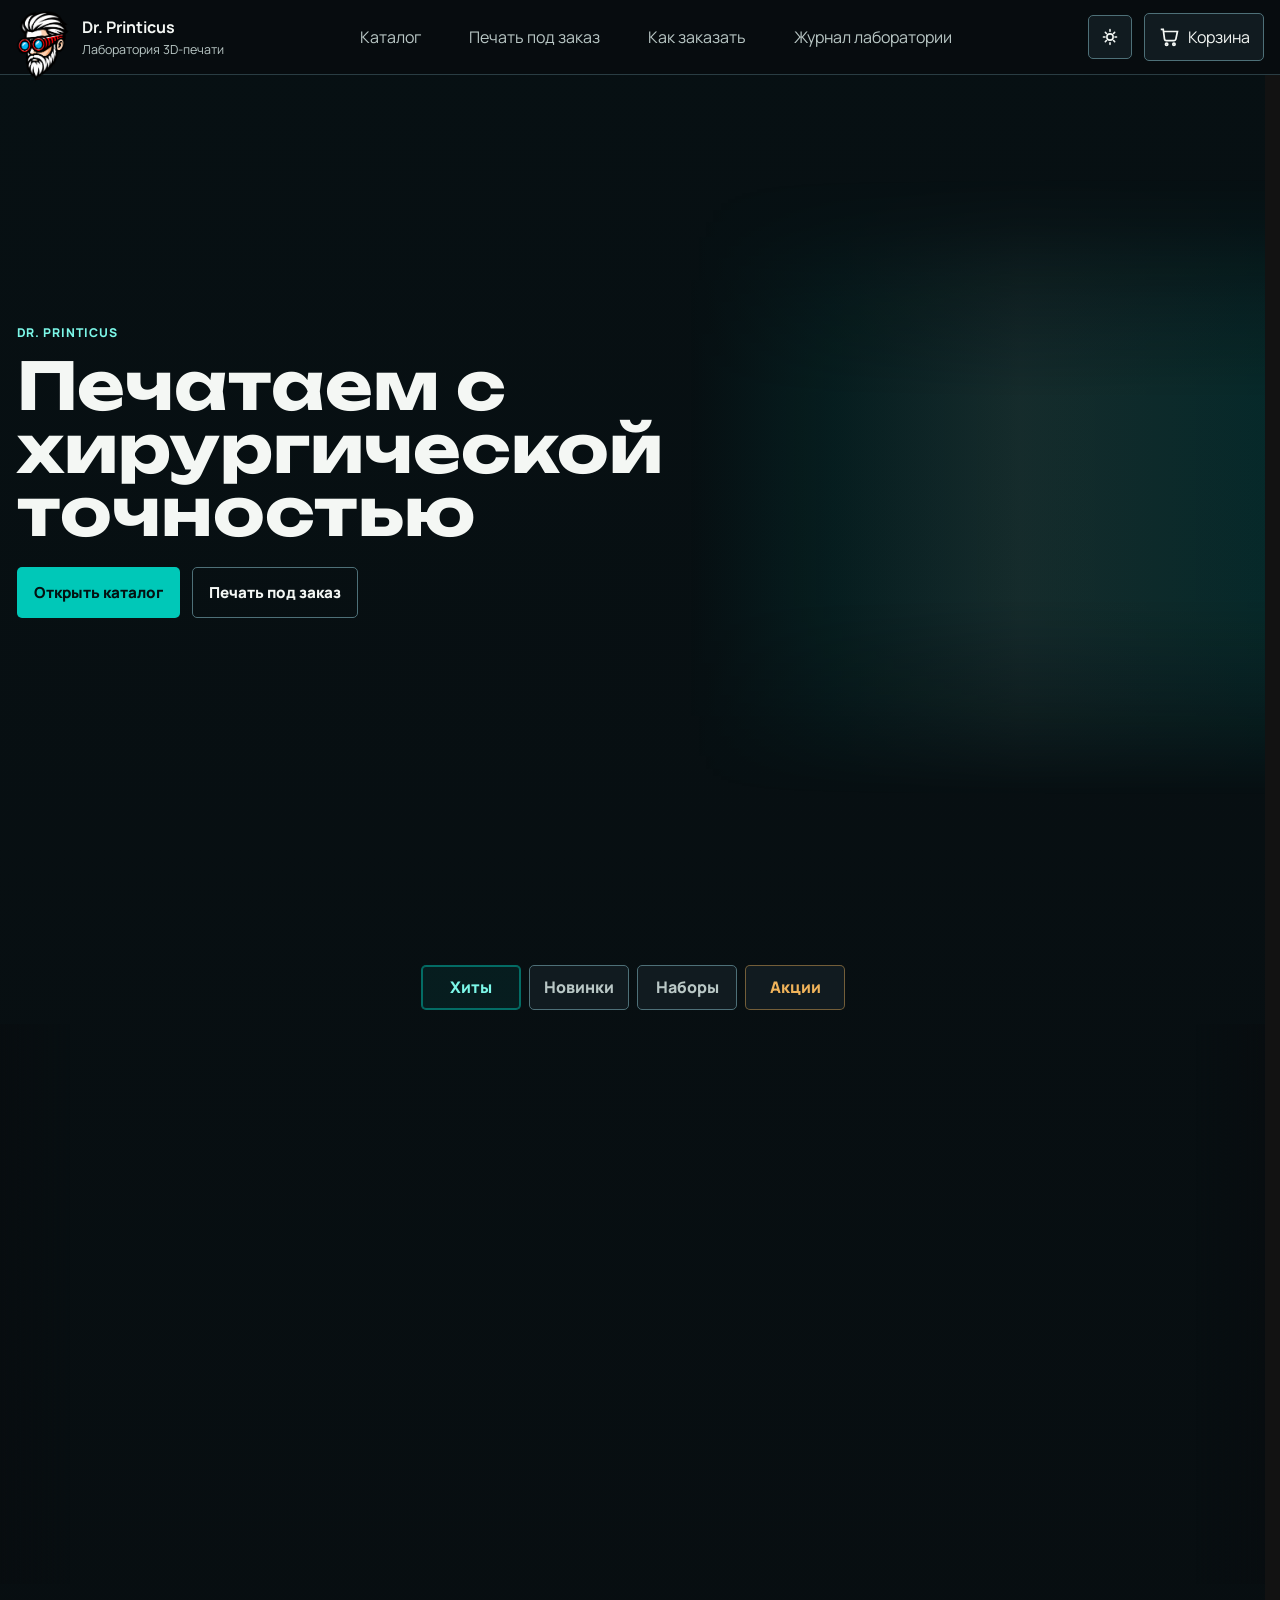
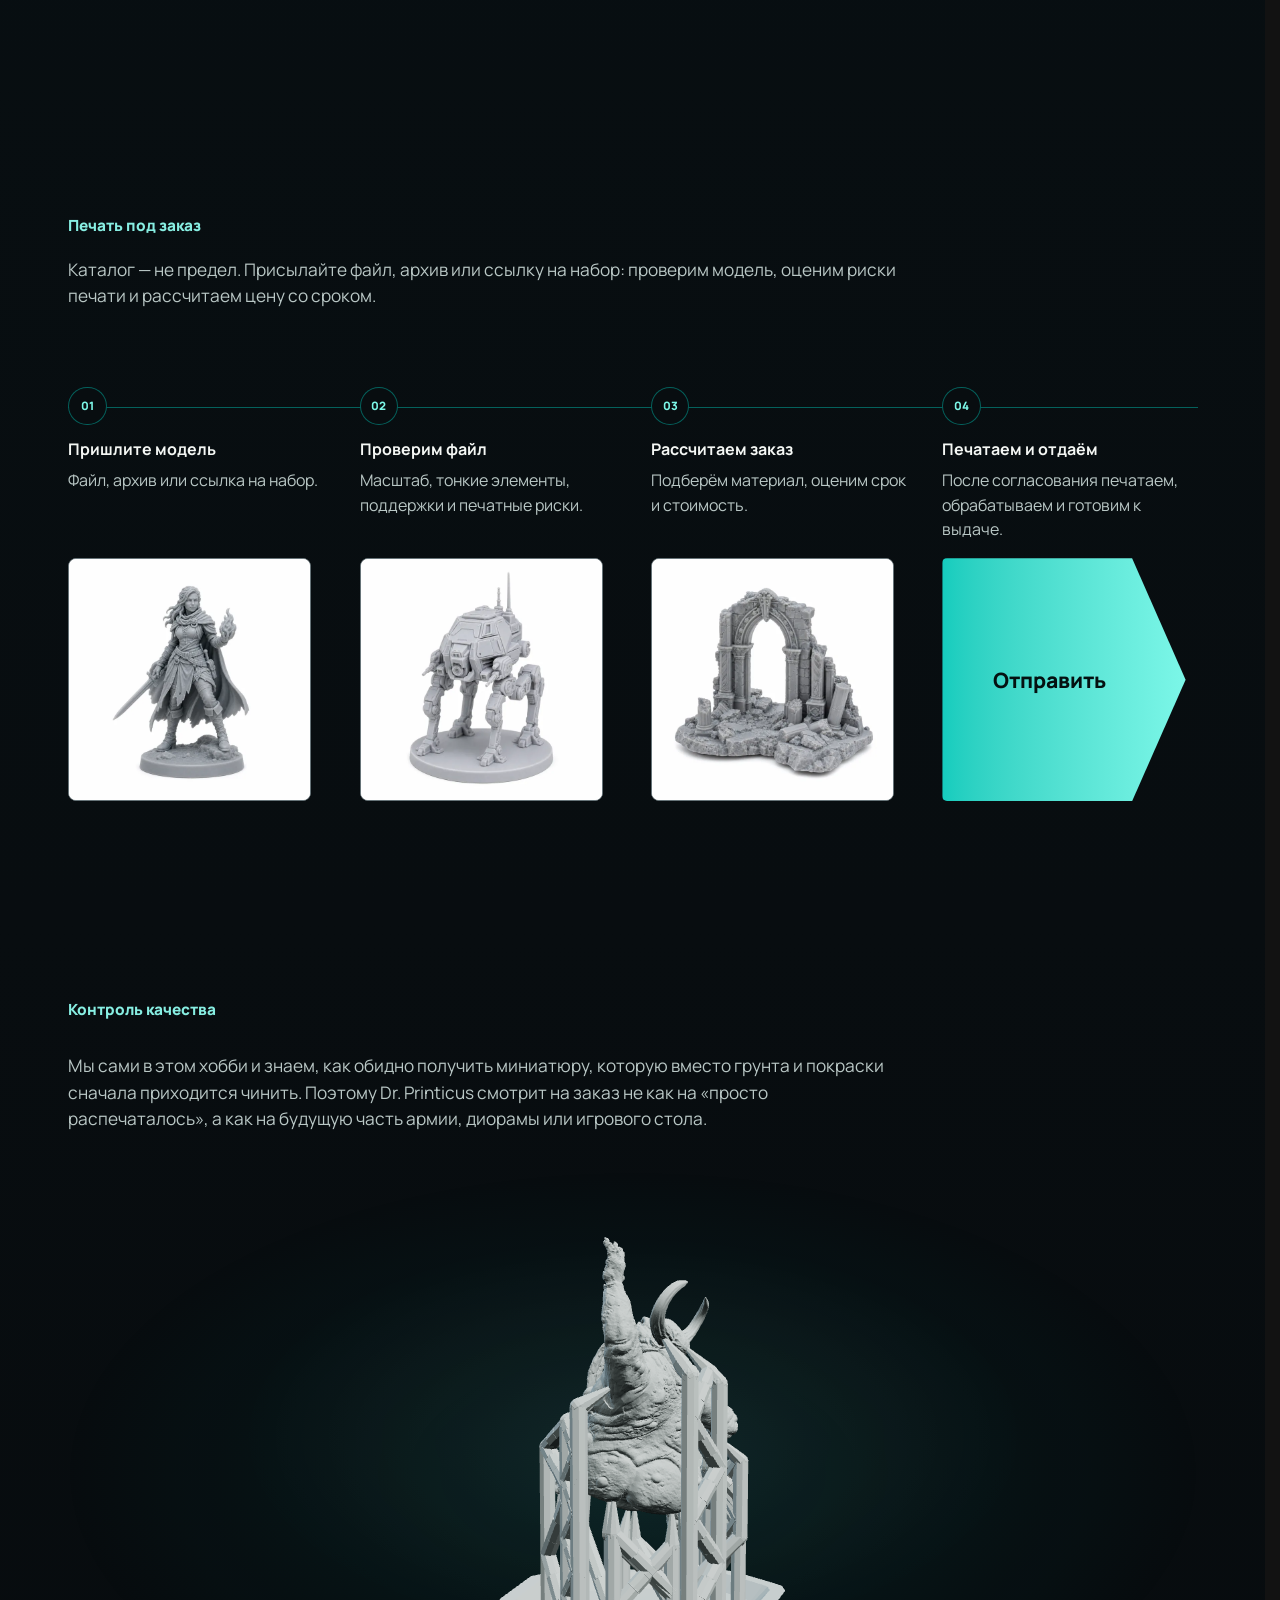
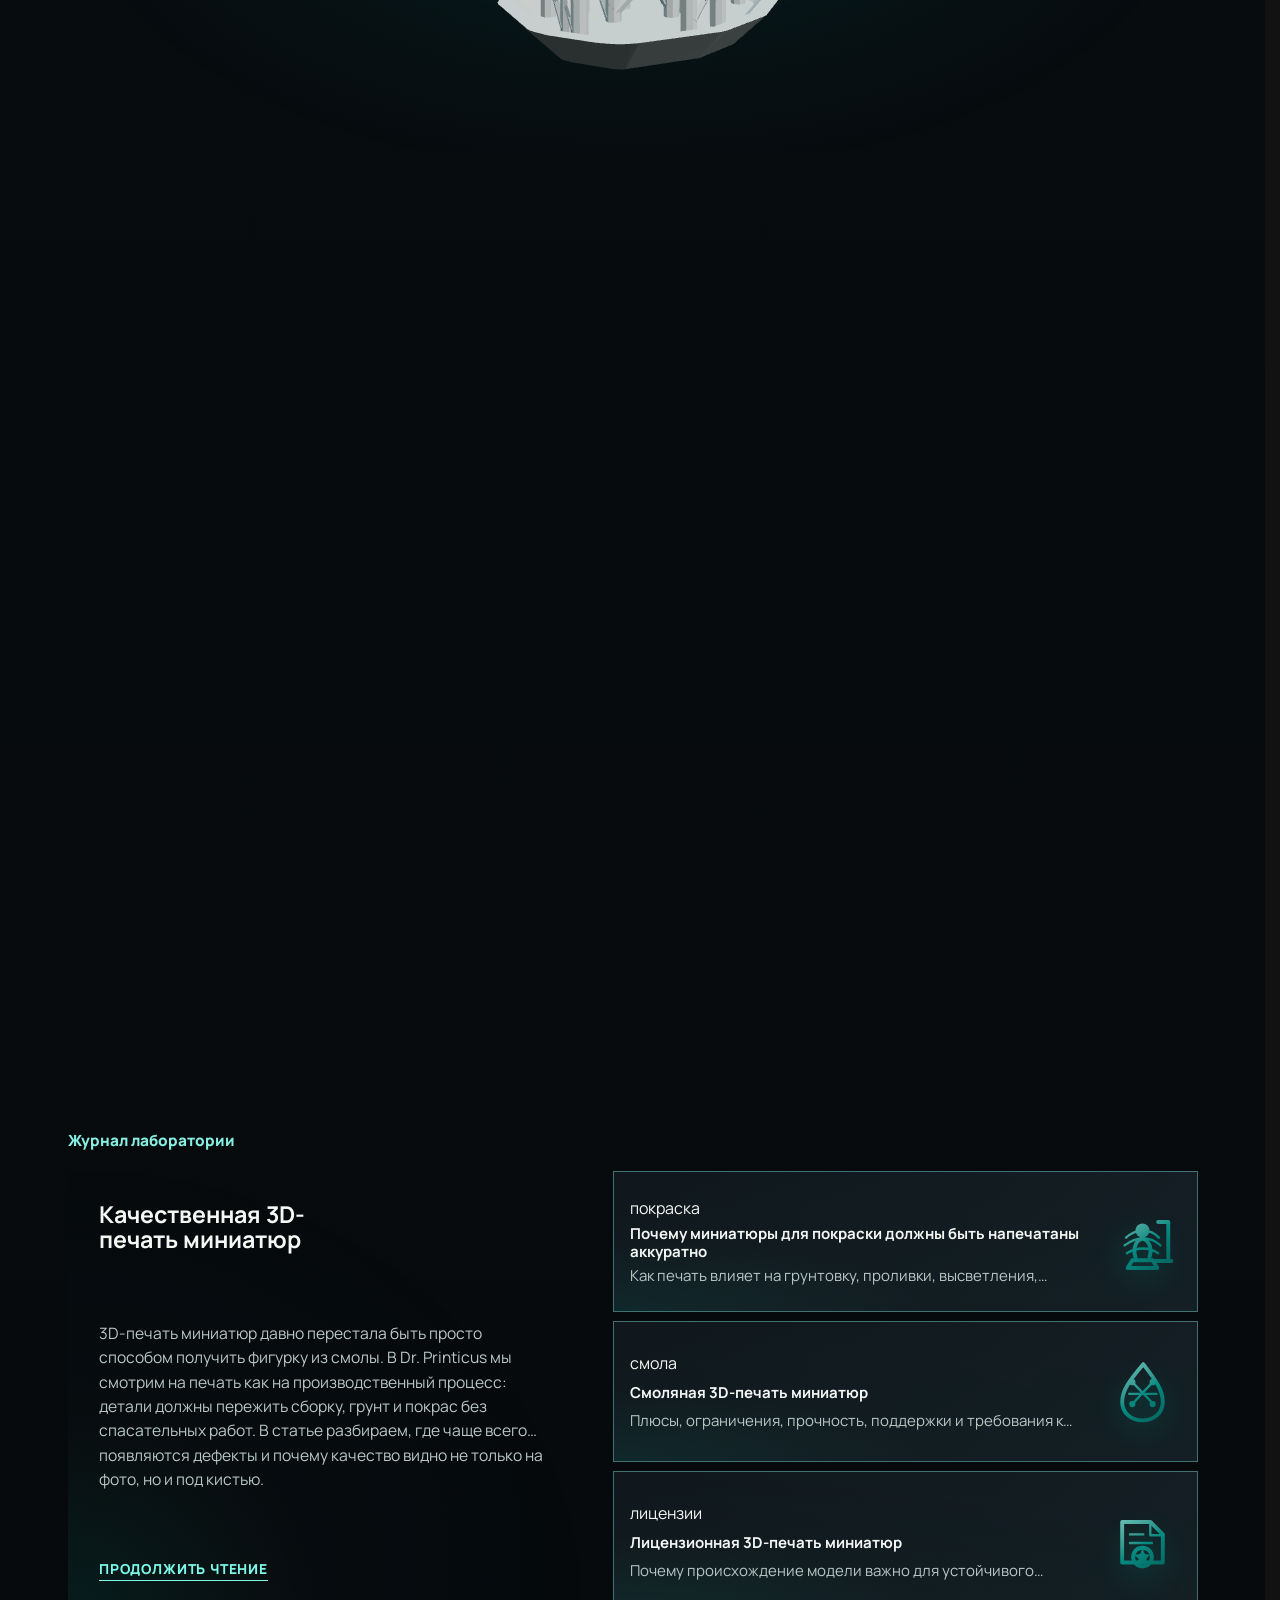
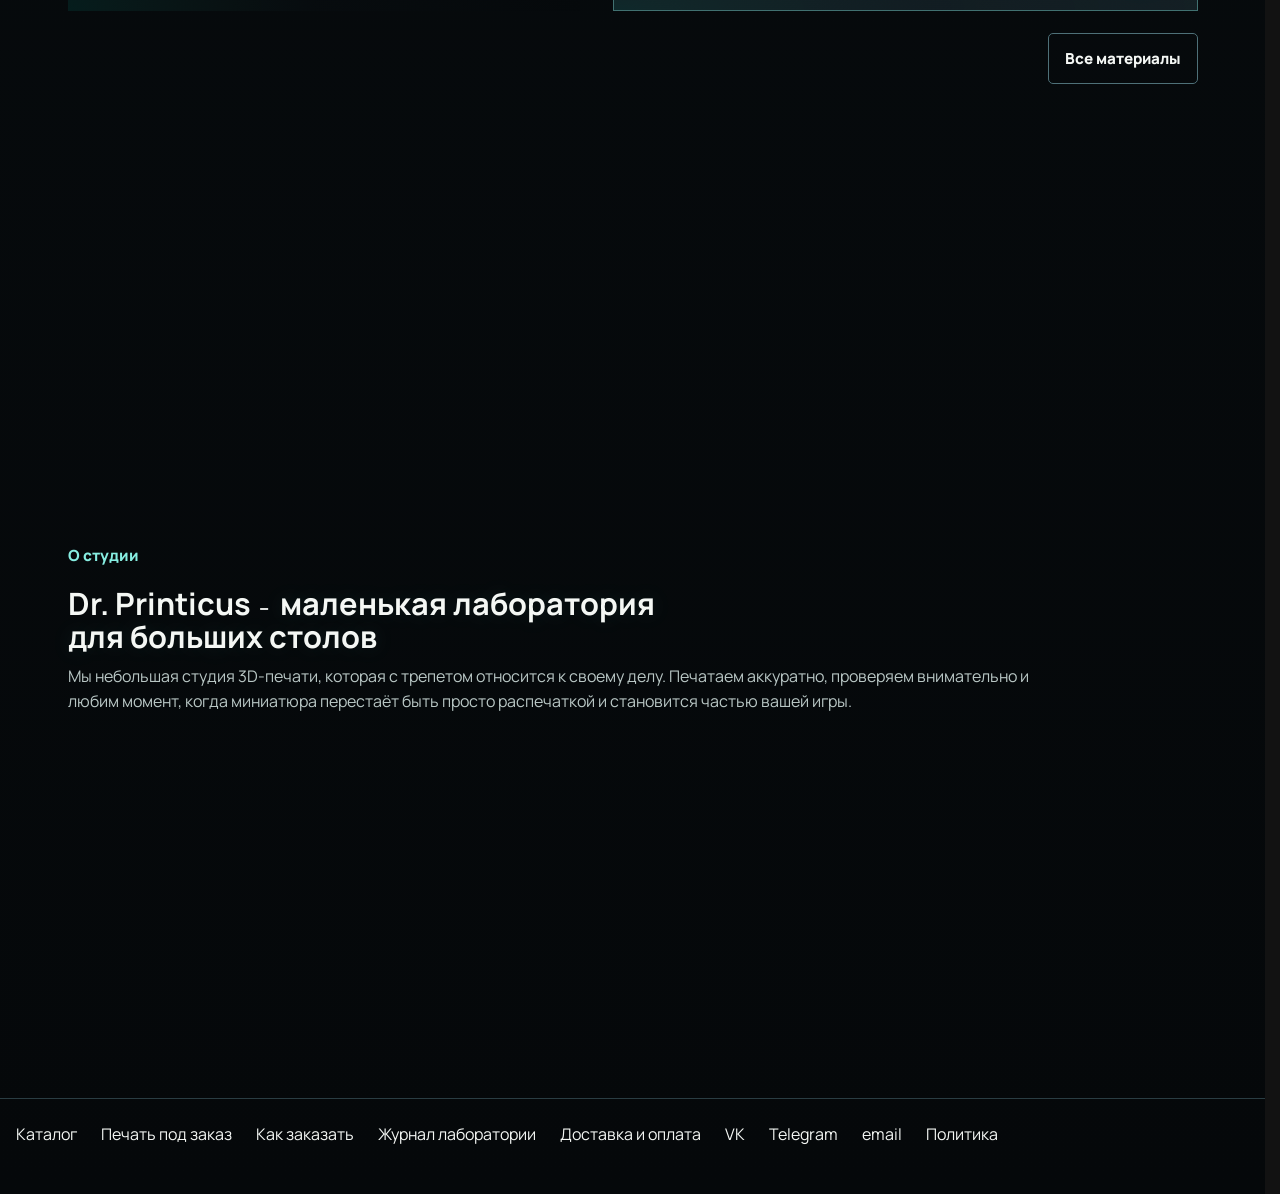
==== commit dc4bc523: "deploy: publish home rail fixes" ====
--- a/index.html
+++ b/index.html
@@ -225,6 +225,39 @@
           </div>
         </section>
 
+        <section class="quality-section home-scene quality-scene section-block scroll-reveal reveal-left" aria-labelledby="quality-title">
+          <div class="quality-proof-list" aria-label="Контроль качества печати">
+            <div class="quality-proof-title">
+              <p class="eyebrow scene-label" id="quality-title">Контроль качества</p>
+              <p class="quality-lead">Мы сами в этом хобби и знаем, как обидно получить миниатюру, которую вместо грунта и покраски сначала приходится чинить. Поэтому Dr. Printicus смотрит на заказ не как на «просто распечаталось», а как на будущую часть армии, диорамы или игрового стола.</p>
+            </div>
+            <div class="quality-model-stage" aria-label="Supported Nurgling STL model preview">
+              <div class="quality-model-viewer" data-quality-model="./assets/models/quality-nurgling-supported.stl" data-quality-model-state="idle">
+                <div class="quality-model-canvas" aria-hidden="true"></div>
+                <p class="quality-model-fallback">Поддержанный STL Нурглинга готов к просмотру: модель остается цельной, с уже встроенными суппортами.</p>
+              </div>
+              <div class="quality-proof-grid" aria-label="Этапы контроля качества">
+                <div class="quality-proof-point quality-proof-point-a">
+                  <strong>Диагностика</strong>
+                  <p>Смотрим читаемость лиц, брони, символов и мелкого рельефа в нужном масштабе.</p>
+                </div>
+                <div class="quality-proof-point quality-proof-point-b">
+                  <strong>Подготовка</strong>
+                  <p>Ориентируем модель, убираем явные следы поддержек и предупреждаем о хрупких местах.</p>
+                </div>
+                <div class="quality-proof-point quality-proof-point-c">
+                  <strong>Обработка</strong>
+                  <p>Проверяем следы поддержек, тонкие элементы и места, которые будут видны после грунта.</p>
+                </div>
+                <div class="quality-proof-point quality-proof-point-d">
+                  <strong>Фиксация</strong>
+                  <p>Мелкие детали и тонкие элементы упаковываем отдельно, чтобы они доехали целыми.</p>
+                </div>
+              </div>
+            </div>
+          </div>
+        </section>
+
         <section id="order-flow" class="order-flow home-scene order-scene section-block scroll-reveal reveal-right" aria-labelledby="order-flow-title">
           <div class="order-layout">
             <div class="section-head compact order-head">
@@ -291,39 +324,6 @@
                 <p>Печатаем, обрабатываем, упаковываем и отправляем.</p>
                 <div class="order-mobile-badges"><span>Печатаем</span><span>Обрабатываем</span><span>Упаковываем</span><span>Отправляем</span></div>
               </details>
-            </div>
-          </div>
-        </section>
-
-        <section class="quality-section home-scene quality-scene section-block scroll-reveal reveal-left" aria-labelledby="quality-title">
-          <div class="quality-proof-list" aria-label="Контроль качества печати">
-            <div class="quality-proof-title">
-              <p class="eyebrow scene-label" id="quality-title">Контроль качества</p>
-              <p class="quality-lead">Мы сами в этом хобби и знаем, как обидно получить миниатюру, которую вместо грунта и покраски сначала приходится чинить. Поэтому Dr. Printicus смотрит на заказ не как на «просто распечаталось», а как на будущую часть армии, диорамы или игрового стола.</p>
-            </div>
-            <div class="quality-model-stage" aria-label="Supported Nurgling STL model preview">
-              <div class="quality-model-viewer" data-quality-model="./assets/models/quality-nurgling-supported.stl" data-quality-model-state="idle">
-                <div class="quality-model-canvas" aria-hidden="true"></div>
-                <p class="quality-model-fallback">Поддержанный STL Нурглинга готов к просмотру: модель остается цельной, с уже встроенными суппортами.</p>
-              </div>
-              <div class="quality-proof-grid" aria-label="Этапы контроля качества">
-                <div class="quality-proof-point quality-proof-point-a">
-                  <strong>Диагностика</strong>
-                  <p>Смотрим читаемость лиц, брони, символов и мелкого рельефа в нужном масштабе.</p>
-                </div>
-                <div class="quality-proof-point quality-proof-point-b">
-                  <strong>Подготовка</strong>
-                  <p>Ориентируем модель, убираем явные следы поддержек и предупреждаем о хрупких местах.</p>
-                </div>
-                <div class="quality-proof-point quality-proof-point-c">
-                  <strong>Обработка</strong>
-                  <p>Проверяем следы поддержек, тонкие элементы и места, которые будут видны после грунта.</p>
-                </div>
-                <div class="quality-proof-point quality-proof-point-d">
-                  <strong>Фиксация</strong>
-                  <p>Мелкие детали и тонкие элементы упаковываем отдельно, чтобы они доехали целыми.</p>
-                </div>
-              </div>
             </div>
           </div>
         </section>
--- a/assets/styles.css
+++ b/assets/styles.css
@@ -1002,6 +1002,10 @@
     min-width: 0;
   }
 
+  .screen[data-screen="home"] > .order-scene.section-block.home-scene {
+    min-height: clamp(620px, 78svh, 820px);
+  }
+
   .screen[data-screen="home"] > .section-block.home-scene + .section-block.home-scene {
     margin-top: 0;
   }
@@ -1105,6 +1109,7 @@
   grid-auto-columns: var(--featured-tab-width);
   width: min(100%, calc((var(--featured-tab-width) * 4) + (var(--space-2) * 3)));
   max-width: 100%;
+  overflow: visible;
 }
 
 .featured-tabs button,
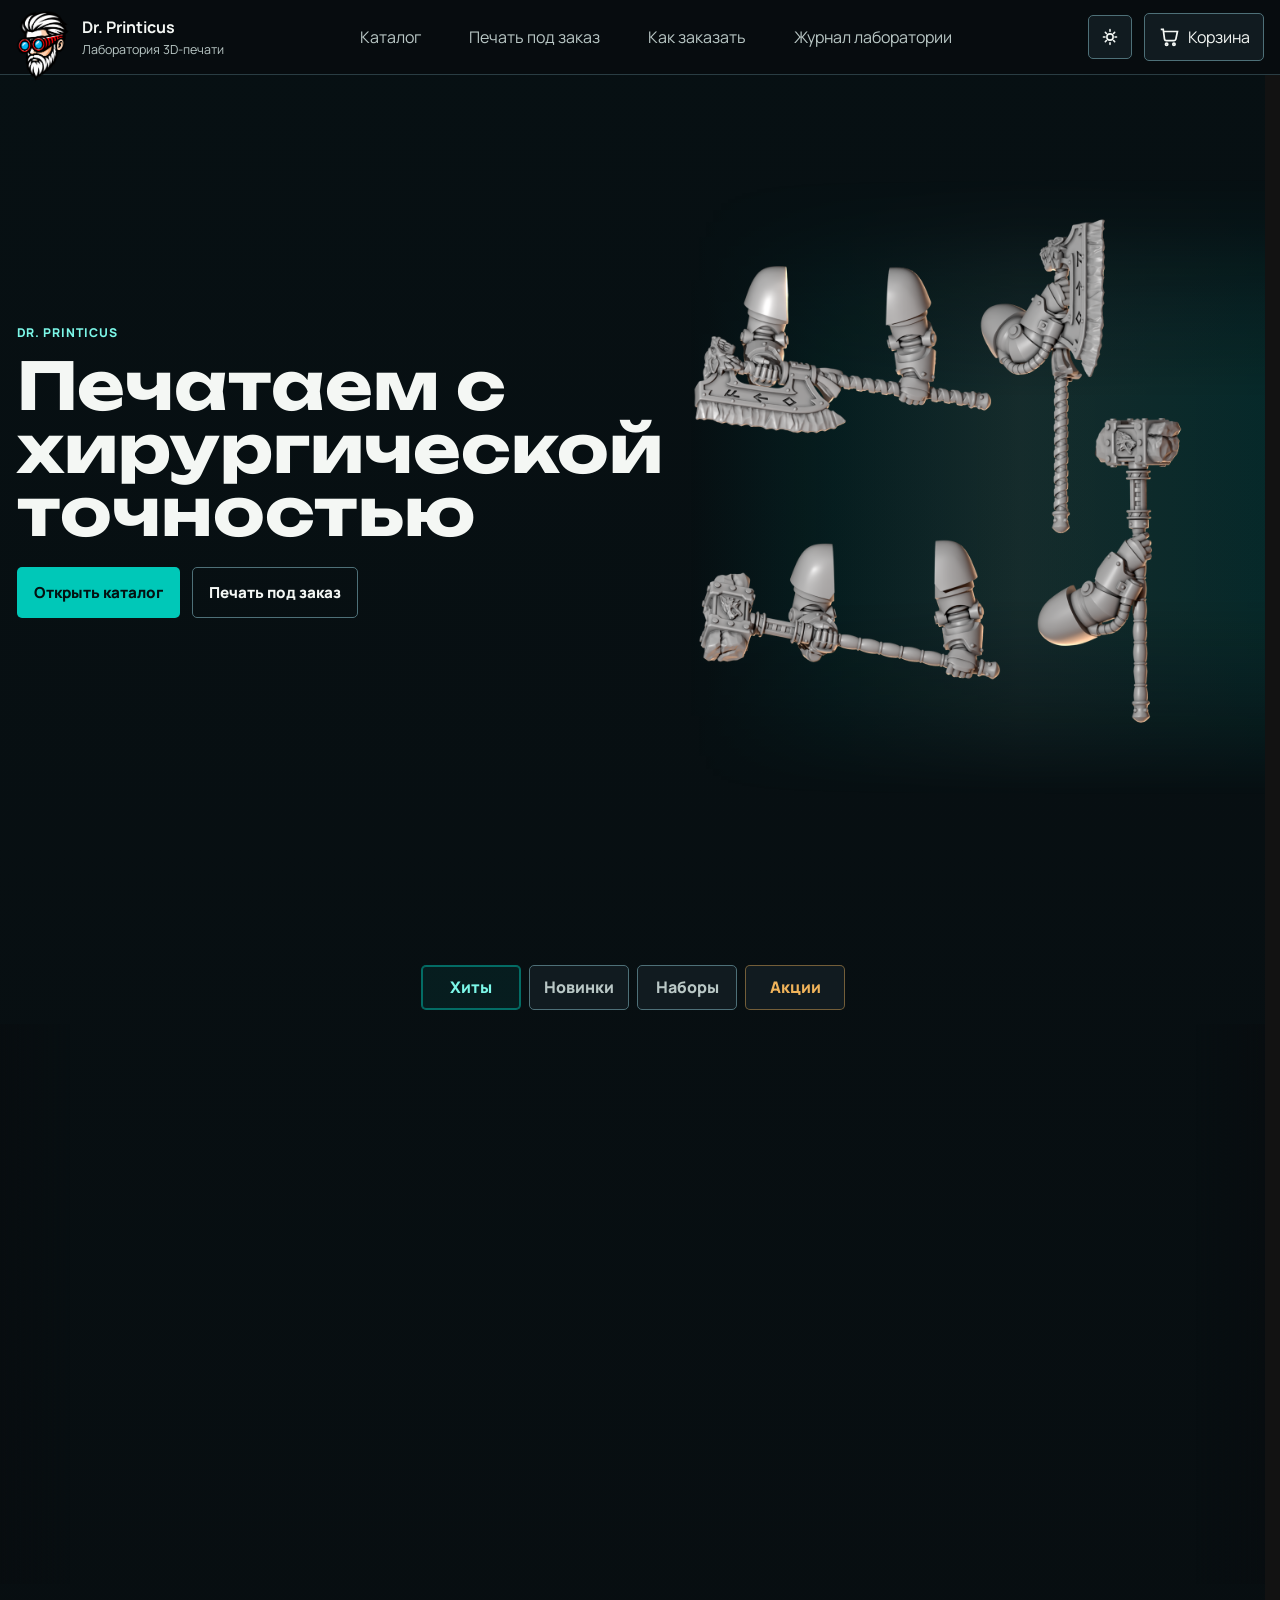
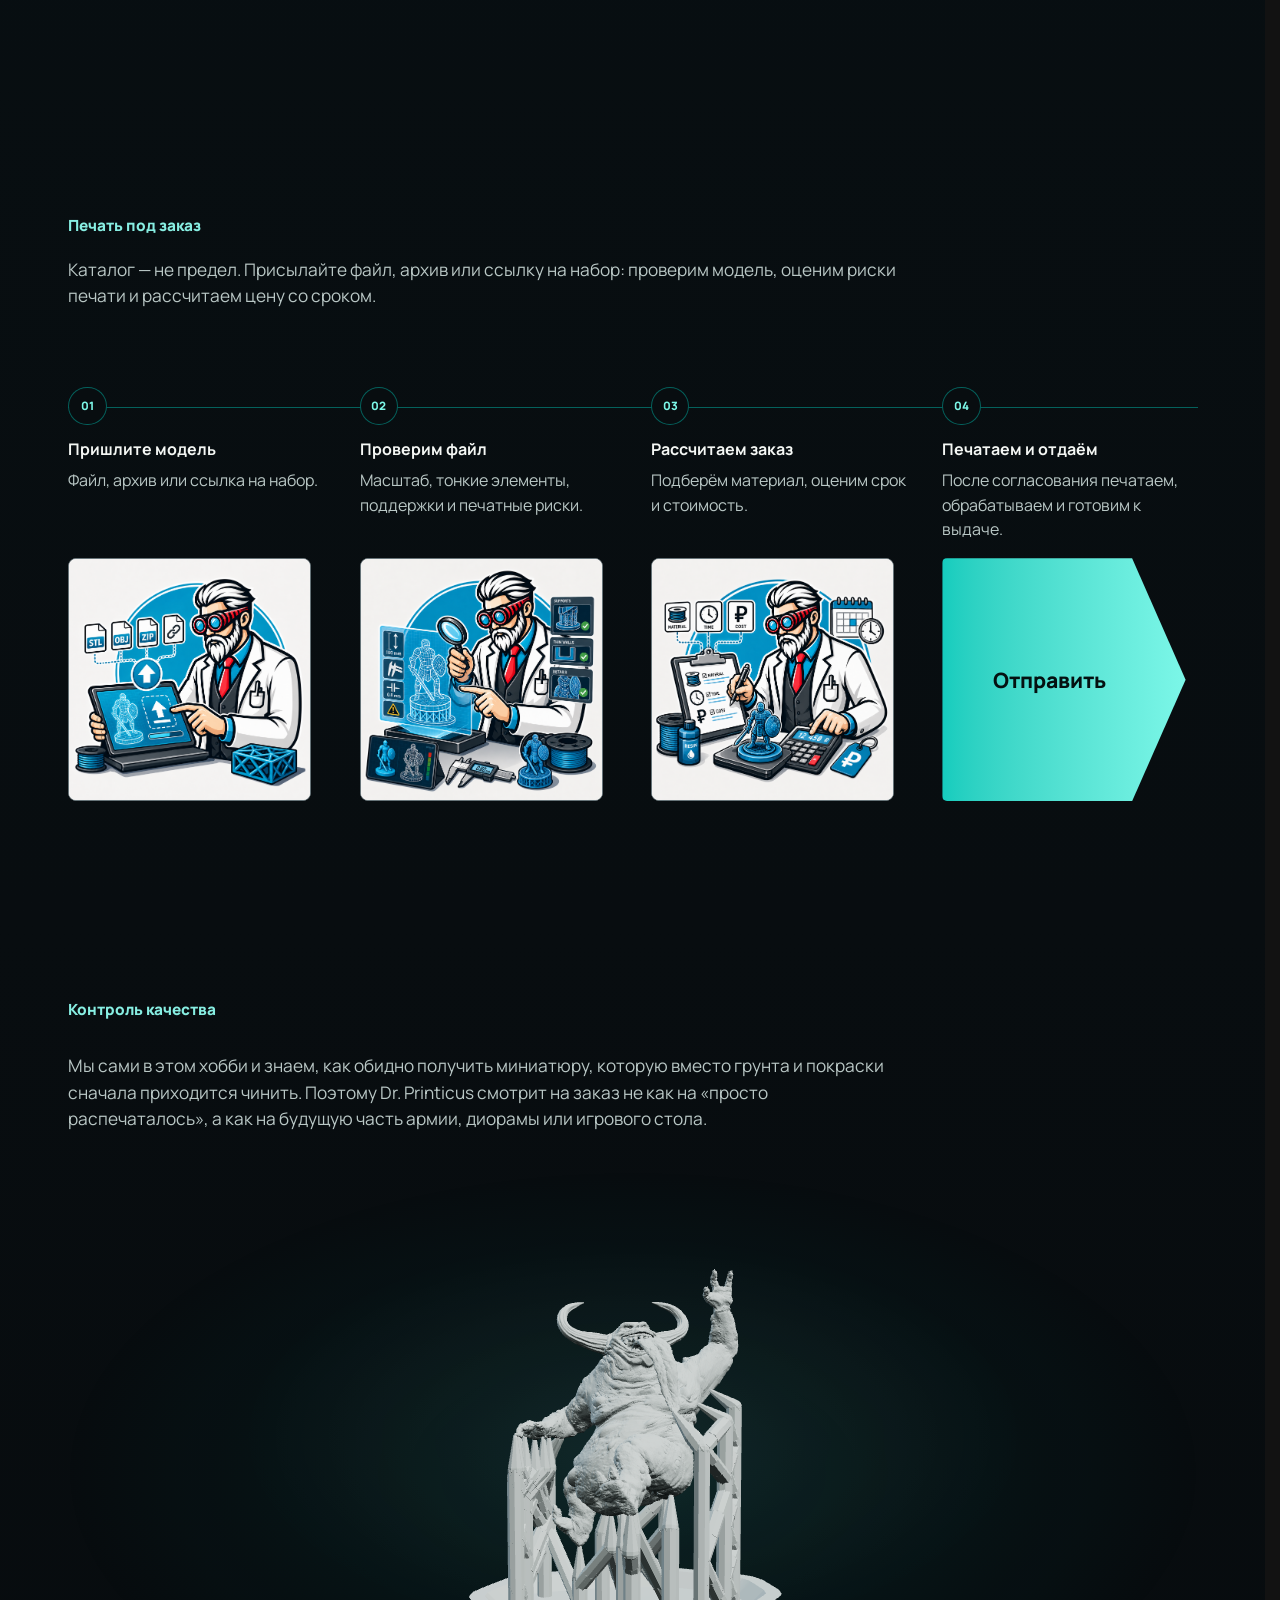
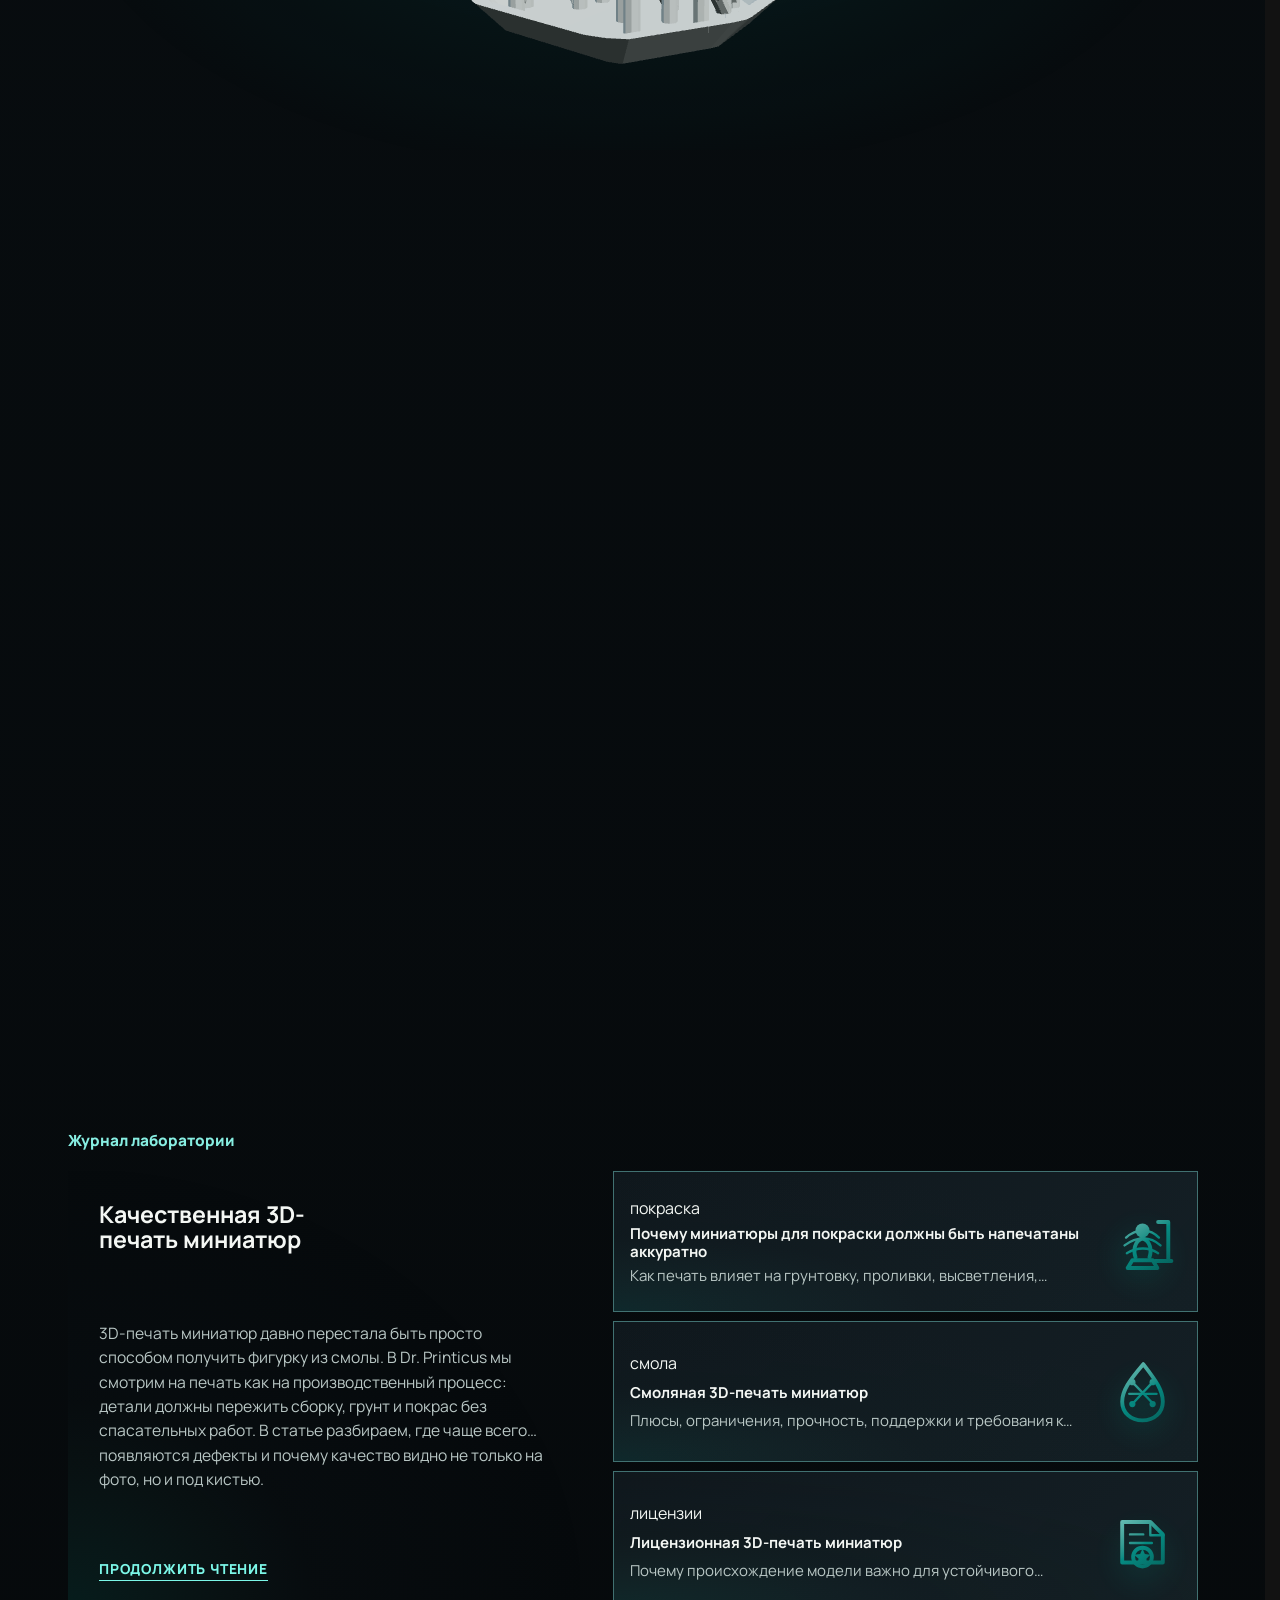
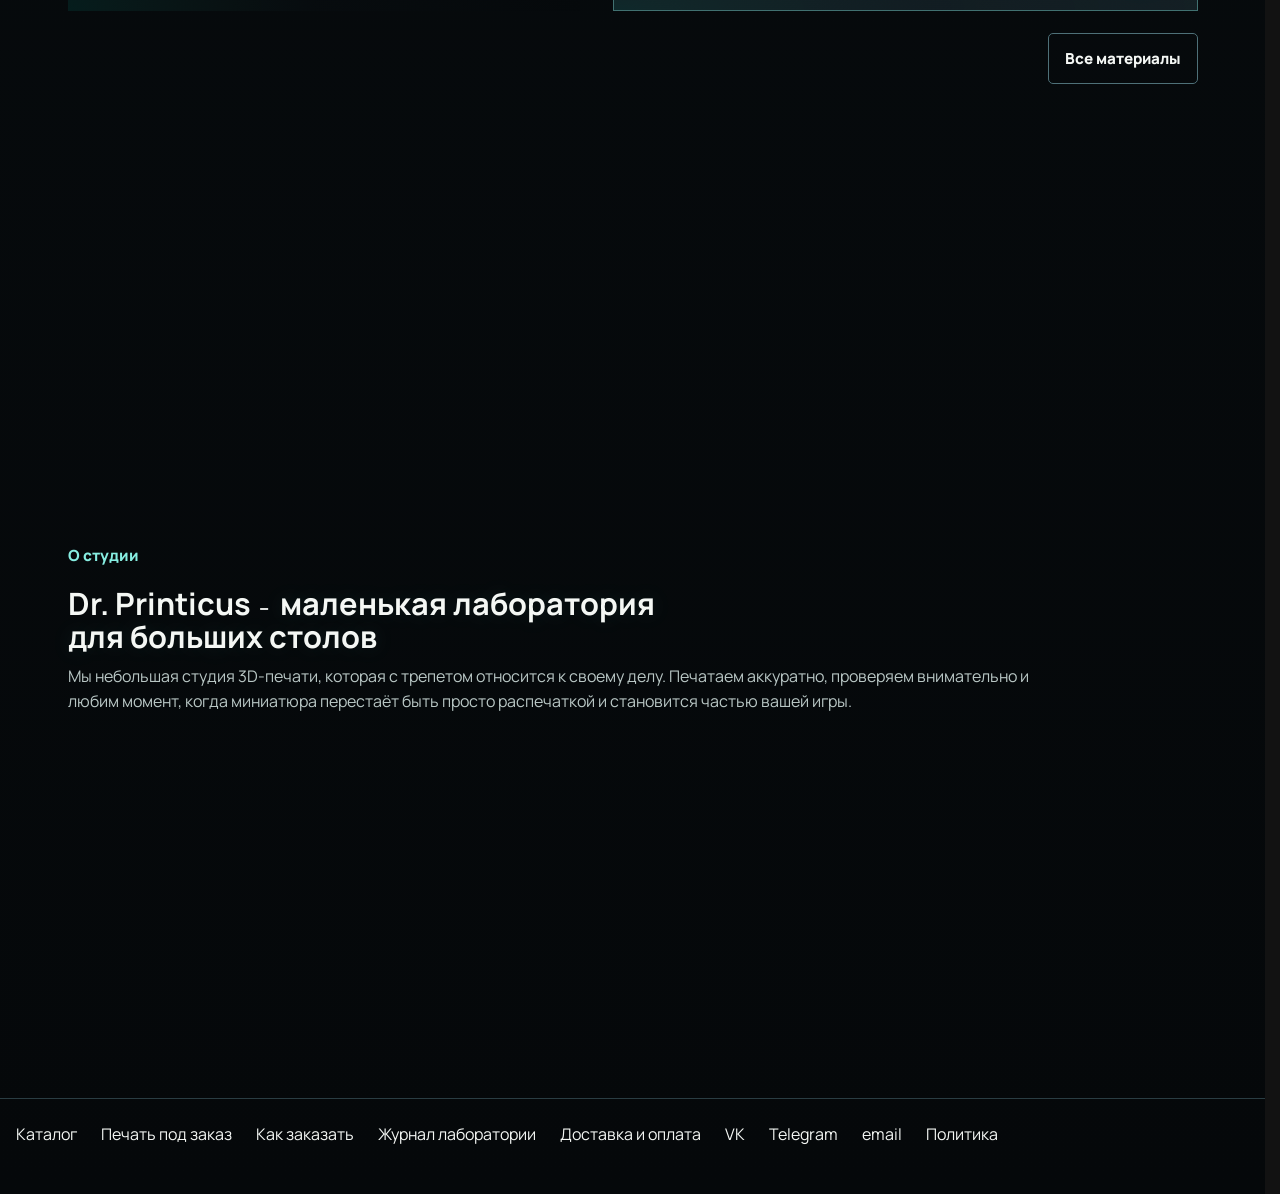
==== commit 0841c80c: "deploy: publish custom print polish" ====
--- a/index.html
+++ b/index.html
@@ -211,17 +211,17 @@
           <div class="custom-print-copy">
             <p class="eyebrow scene-label custom-print-kicker">Печать под заказ</p>
             <p class="service-lead">Каталог — не предел. Присылайте файл, архив или ссылку на набор: проверим модель, оценим риски печати и рассчитаем цену со сроком.</p>
-            <div class="service-cta custom-print-cta custom-print-arrow-cta custom-print-cta-mobile">
-              <a class="custom-print-arrow-link primary" href="#stl" data-route="stl" aria-label="Отправить модель на проверку">Отправить</a>
-            </div>
             <ol class="custom-print-steps custom-print-route" aria-label="Как проходит проверка модели перед печатью">
-              <li class="custom-print-step"><span>01</span><strong>Пришлите модель</strong><p>Файл, архив или ссылка на набор.</p><figure class="custom-print-photo"><img src="./assets/custom-print/custom-print-adventurer.webp" alt="Серая 3D-печатная миниатюра искательницы на белом фоне" width="720" height="720" loading="lazy" decoding="async"></figure></li>
-              <li class="custom-print-step"><span>02</span><strong>Проверим файл</strong><p>Масштаб, тонкие элементы, поддержки и печатные риски.</p><figure class="custom-print-photo"><img src="./assets/custom-print/custom-print-walker.webp" alt="Серая 3D-печатная механическая модель на белом фоне" width="720" height="720" loading="lazy" decoding="async"></figure></li>
-              <li class="custom-print-step"><span>03</span><strong>Рассчитаем заказ</strong><p>Подберём материал, оценим срок и стоимость.</p><figure class="custom-print-photo"><img src="./assets/custom-print/custom-print-terrain.webp" alt="Серая 3D-печатная деталь террейна на белом фоне" width="720" height="720" loading="lazy" decoding="async"></figure></li>
+              <li class="custom-print-step"><span>01</span><strong>Пришлите модель</strong><p>Файл, архив или ссылка на набор.</p><figure class="custom-print-photo"><img src="./assets/custom-print/custom-print-step-upload.png" alt="Панель загрузки STL и OBJ файлов для печати модели под заказ" width="1254" height="1254" loading="lazy" decoding="async"></figure></li>
+              <li class="custom-print-step"><span>02</span><strong>Проверим файл</strong><p>Масштаб, тонкие элементы, поддержки и печатные риски.</p><figure class="custom-print-photo"><img src="./assets/custom-print/custom-print-step-check.png" alt="Проверка 3D-модели перед печатью с калибром, лупой и поддержками" width="1254" height="1254" loading="lazy" decoding="async"></figure></li>
+              <li class="custom-print-step"><span>03</span><strong>Рассчитаем заказ</strong><p>Подберём материал, оценим срок и стоимость.</p><figure class="custom-print-photo"><img src="./assets/custom-print/custom-print-step-quote.png" alt="Расчёт стоимости и срока печати с материалом, календарём и упаковкой" width="1254" height="1254" loading="lazy" decoding="async"></figure></li>
               <li class="custom-print-step"><span>04</span><strong>Печатаем и отдаём</strong><p>После согласования печатаем, обрабатываем и готовим к выдаче.</p><div class="service-cta custom-print-cta custom-print-arrow-cta custom-print-cta-desktop">
                 <a class="custom-print-arrow-link primary" href="#stl" data-route="stl" aria-label="Отправить модель на проверку">Отправить</a>
               </div></li>
             </ol>
+            <div class="service-cta custom-print-cta custom-print-cta-mobile">
+              <a class="primary" href="#stl" data-route="stl" aria-label="Отправить модель на проверку">Отправить</a>
+            </div>
           </div>
         </section>
 
--- a/assets/styles.css
+++ b/assets/styles.css
@@ -1885,8 +1885,9 @@
 
   .quality-proof-point {
     position: absolute;
-    width: min(24vw, 340px);
-    max-width: 340px;
+    --quality-proof-line-width: min(24vw, 340px);
+    width: var(--quality-proof-line-width);
+    max-width: var(--quality-proof-line-width);
     opacity: 0;
     pointer-events: auto;
     transition:
@@ -1896,27 +1897,31 @@
 
   .quality-proof-point-a {
     left: 0;
-    top: 12%;
+    top: 10%;
+    text-align: right;
     transform: translateX(-32px);
   }
 
   .quality-proof-point-b {
     right: 0;
-    top: 8%;
+    top: 10%;
+    text-align: left;
     transform: translateX(32px);
   }
 
   .quality-proof-point-c {
-    left: clamp(1rem, 5vw, 5rem);
-    bottom: 8%;
-    margin-left: calc(clamp(1rem, 5vw, 5rem) * -0.75);
+    left: 0;
+    bottom: 9%;
+    margin-left: 0;
+    text-align: right;
     transform: translateX(-28px);
   }
 
   .quality-proof-point-d {
-    right: clamp(1rem, 5vw, 5rem);
-    bottom: 10%;
-    margin-right: calc(clamp(1rem, 5vw, 5rem) * -0.65);
+    right: 0;
+    bottom: 9%;
+    margin-right: 0;
+    text-align: left;
     transform: translateX(28px);
   }
 
@@ -2560,6 +2565,10 @@
 
   .order-stage-trigger {
     padding-left: var(--order-main-label-offset);
+  }
+
+  .order-stage-trigger span {
+    display: none;
   }
 
   .order-stage-trigger::before {
@@ -4839,17 +4848,96 @@
     padding-top: 0;
   }
 
-  .quality-proof-point {
-    padding: var(--space-4);
-    background: var(--color-surface);
-    border: 1px solid var(--color-border);
-    border-radius: var(--radius-card);
+  .quality-scene.section-block {
+    background: var(--color-bg-soft);
+    border: 0;
+  }
+
+  .quality-proof-list {
+    gap: var(--space-4);
   }
 
   .quality-proof-title {
     padding: 0;
     background: transparent;
     border: 0;
+  }
+
+  .quality-model-stage {
+    min-height: clamp(330px, 88vw, 390px);
+    margin-top: var(--space-3);
+    place-items: center;
+    overflow: clip;
+  }
+
+  .quality-model-stage::before {
+    inset: -12% -18% -8%;
+  }
+
+  .quality-model-viewer {
+    width: min(62vw, 230px);
+    min-height: clamp(280px, 72vw, 330px);
+    z-index: 1;
+  }
+
+  .quality-model-fallback {
+    inset-inline: var(--space-3);
+    bottom: var(--space-2);
+    padding: 0.6rem 0.7rem;
+    font-size: 0.78rem;
+  }
+
+  .quality-proof-grid {
+    position: absolute;
+    inset: 0;
+    display: block;
+    z-index: 2;
+    pointer-events: none;
+  }
+
+  .quality-proof-point {
+    --quality-proof-line-width: min(32%, 7rem);
+    position: absolute;
+    width: var(--quality-proof-line-width);
+    max-width: none;
+    padding: 0;
+    background: transparent;
+    border: 0;
+    border-top: 1px solid var(--color-accent-border);
+    border-radius: 0;
+  }
+
+  .quality-proof-point strong {
+    margin: 0;
+    color: color-mix(in srgb, var(--color-section-kicker) 82%, var(--color-muted));
+    font-size: clamp(0.76rem, 3.15vw, 0.92rem);
+    line-height: 1.12;
+  }
+
+  .quality-proof-point p {
+    display: none;
+  }
+
+  .quality-proof-point-a {
+    left: 0;
+    top: 22%;
+  }
+
+  .quality-proof-point-b {
+    right: 0;
+    top: 22%;
+    text-align: right;
+  }
+
+  .quality-proof-point-c {
+    left: 0;
+    bottom: 18%;
+  }
+
+  .quality-proof-point-d {
+    right: 0;
+    bottom: 18%;
+    text-align: right;
   }
 
   .custom-print-steps {
@@ -5144,6 +5232,12 @@
   .journal-mobile-kicker {
     display: block;
     margin: 0 0 var(--space-3);
+    color: color-mix(in srgb, var(--color-section-kicker) 82%, var(--color-muted));
+    font-size: clamp(0.96rem, 1.15vw, 1.1rem);
+    font-weight: 800;
+    line-height: 1.2;
+    letter-spacing: 0;
+    text-transform: none;
   }
 
   .screen[data-screen="home"] > .journal-scene.section-block.home-scene .journal-section-label {
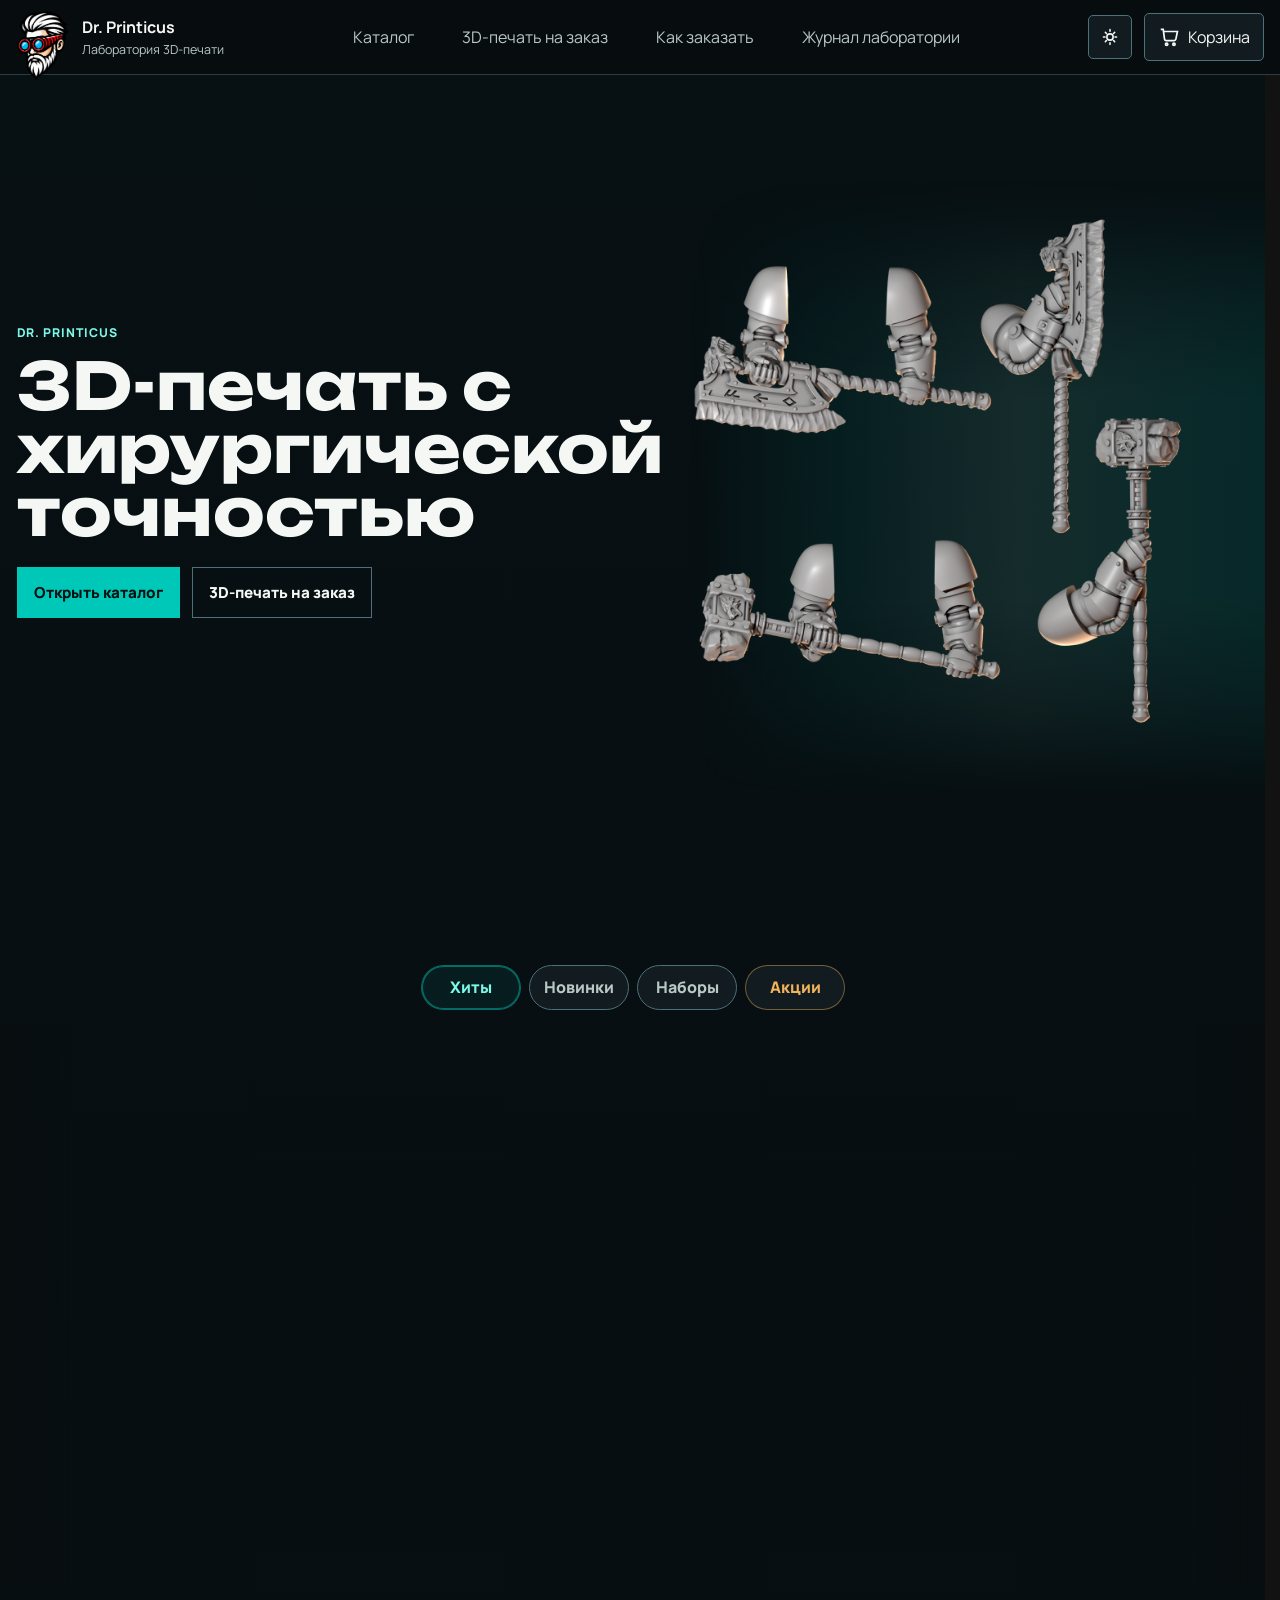
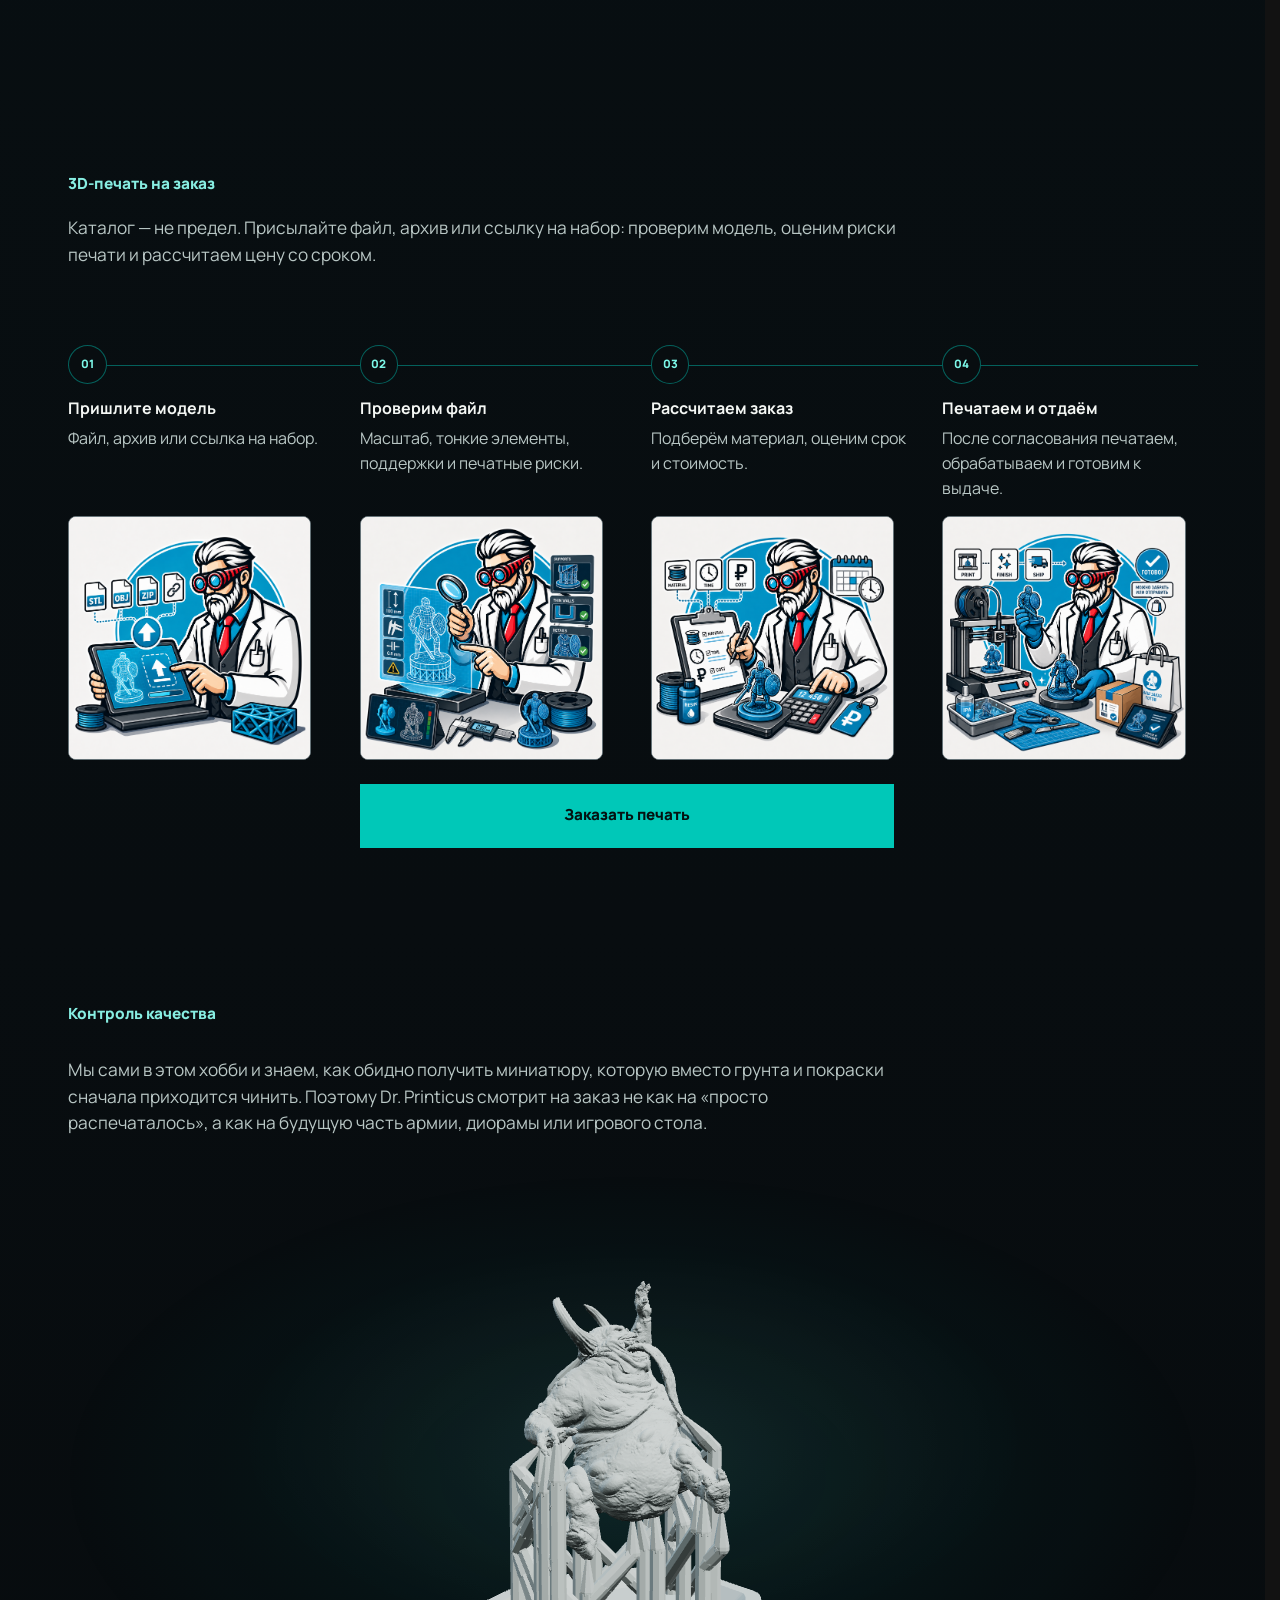
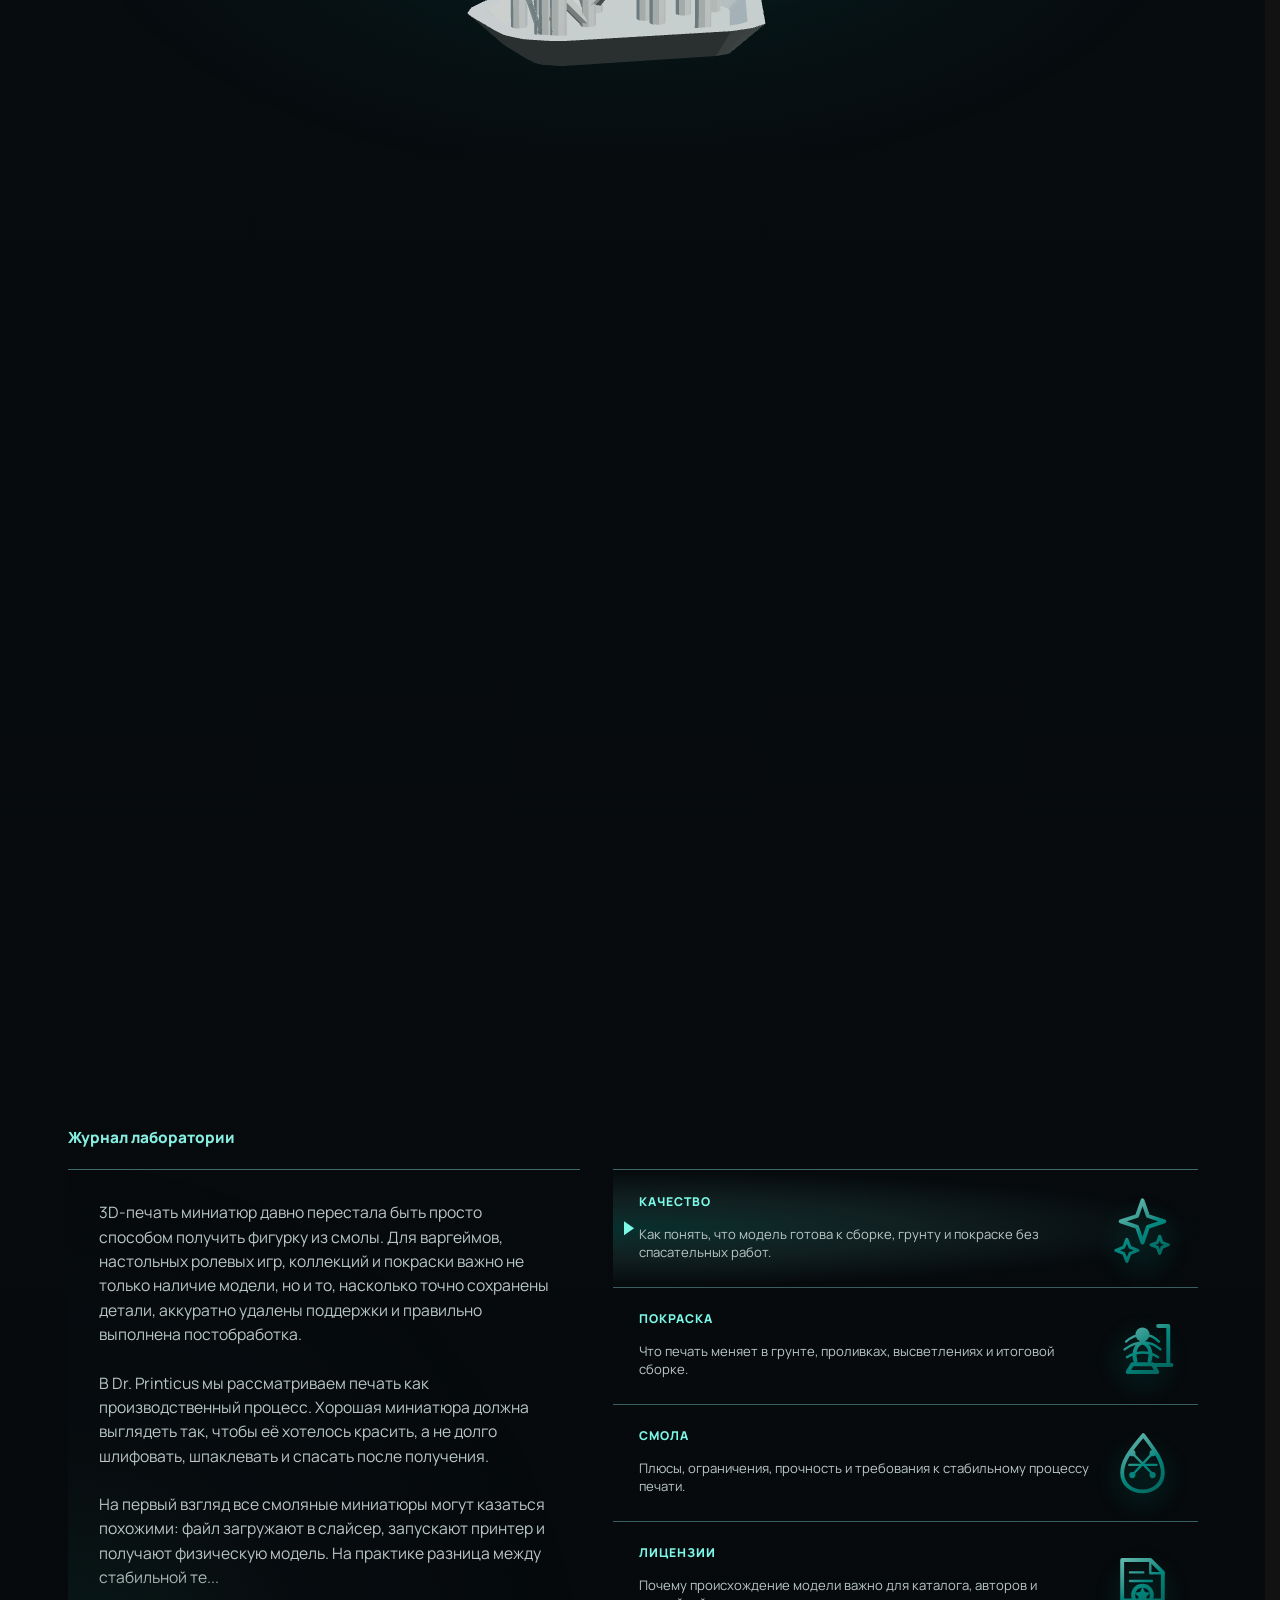
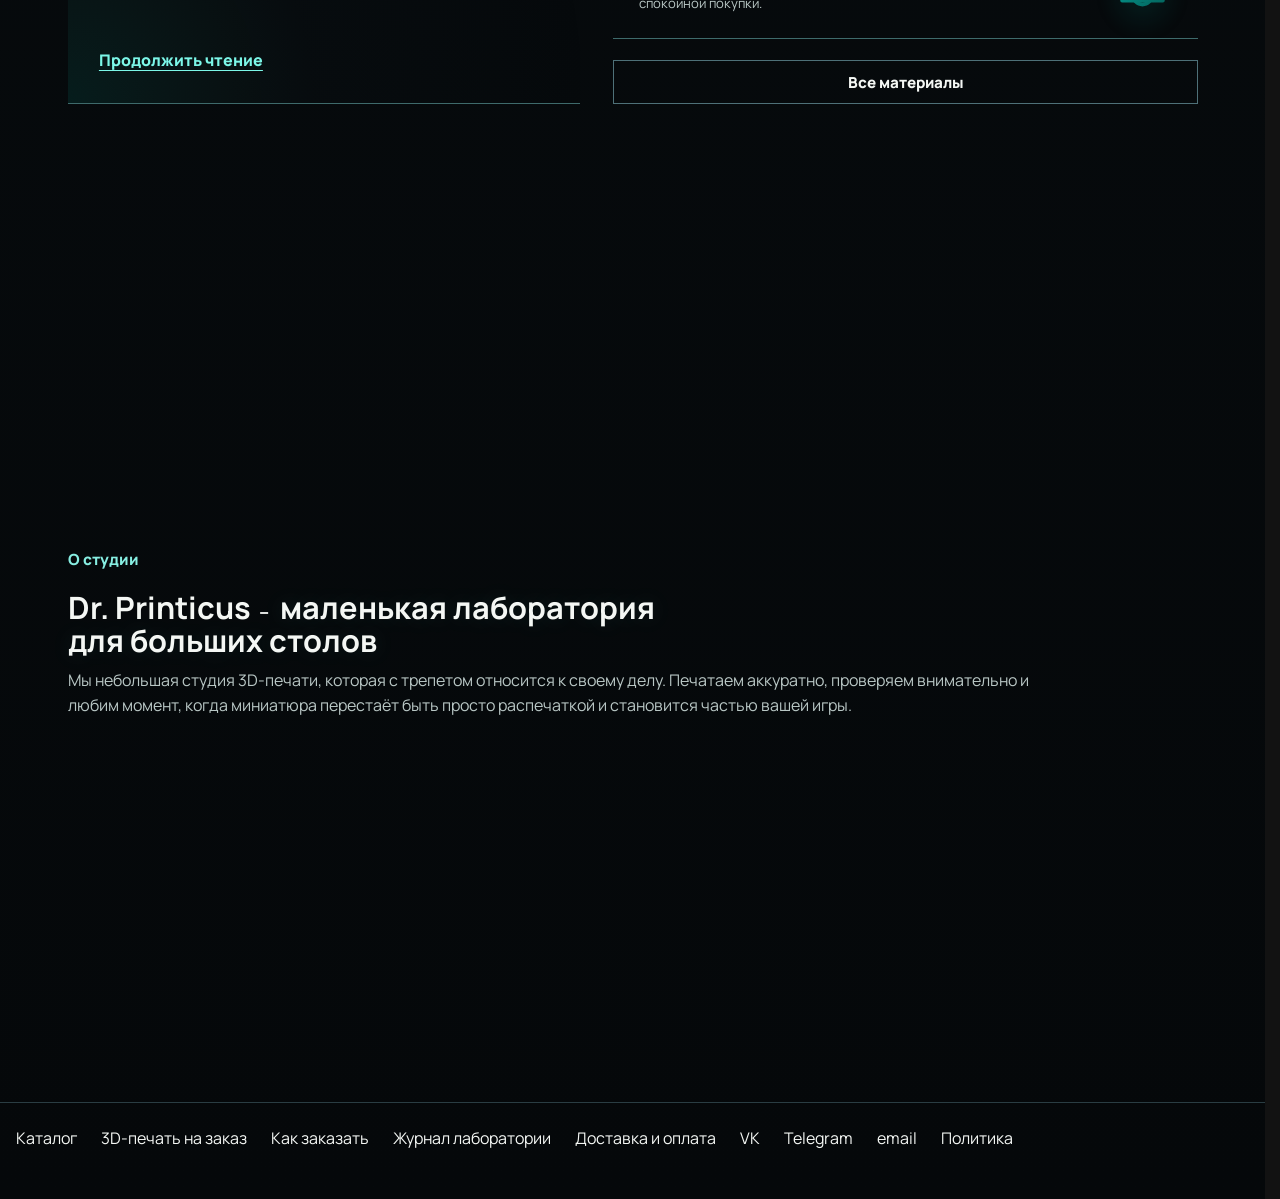
==== commit 49b6bc8a: "deploy: publish OpenDesign hover buffer" ====
--- a/index.html
+++ b/index.html
@@ -6,7 +6,7 @@
     <title>Dr. Printicus - прототип магазина</title>
     <meta name="description" content="Dr. Printicus печатает миниатюры, детали, террейн и STL-модели под заказ с аккуратной подготовкой к покраске." />
     <link rel="preload" as="image" href="./assets/merchant/hero-crimson-winged-jumppack.png" fetchpriority="high" />
-    <link rel="stylesheet" href="./assets/styles.css?v=order-flow-catalog-filters-08" />
+    <link rel="stylesheet" href="./assets/styles.css?v=order-hover-buffer-01" />
   </head>
   <body>
     <header class="topbar">
@@ -22,7 +22,7 @@
 
       <nav class="desktop-nav" aria-label="Основные разделы">
         <a href="#catalog" data-route="catalog">Каталог</a>
-        <a href="#stl" data-route="stl">Печать под заказ</a>
+        <a href="#custom-3d-print" data-route="custom-3d-print">3D-печать на заказ</a>
         <a href="#home?scroll=order-flow" data-route="home" data-scroll-to="order-flow">Как заказать</a>
         <a href="#blog" data-route="blog">Журнал лаборатории</a>
       </nav>
@@ -86,8 +86,9 @@
             </button>
           </div>
         </div>
+        <a href="#home" data-route="home">Главная</a>
         <a href="#catalog" data-route="catalog">Каталог</a>
-        <a href="#stl" data-route="stl">Печать под заказ</a>
+        <a href="#custom-3d-print" data-route="custom-3d-print">3D-печать на заказ</a>
         <a href="#home?scroll=order-flow" data-route="home" data-scroll-to="order-flow">Как заказать</a>
         <a href="#blog" data-route="blog">Журнал лаборатории</a>
         <a href="#cart" data-route="cart">Корзина</a>
@@ -99,14 +100,14 @@
         <section class="hero-section home-scene hero-scene">
           <div class="hero-copy">
             <p class="eyebrow hero-kicker">Dr. Printicus</p>
-            <h1 id="home-title" class="hero-slogan" aria-label="Печатаем с хирургической точностью">
-              <span>Печатаем с</span>
+            <h1 id="home-title" class="hero-slogan" aria-label="3D-печать с хирургической точностью">
+              <span>3D-печать с</span>
               <span>хирургической</span>
               <span>точностью</span>
             </h1>
             <div class="cta-row hero-cta-row">
               <a class="primary" href="#catalog" data-route="catalog">Открыть каталог</a>
-              <a class="secondary" href="#stl" data-route="stl">Печать под заказ</a>
+              <a class="secondary" href="#custom-3d-print" data-route="custom-3d-print">3D-печать на заказ</a>
             </div>
           </div>
           <div class="hero-visual" aria-label="Лоты Dr. Printicus">
@@ -207,20 +208,21 @@
           </div>
         </section>
 
-        <section class="stl-promo home-scene custom-print-scene section-block scroll-reveal reveal-left" aria-label="Печать под заказ">
+        <section class="custom-model-promo home-scene custom-print-scene section-block scroll-reveal reveal-left" aria-label="3D-печать на заказ">
           <div class="custom-print-copy">
-            <p class="eyebrow scene-label custom-print-kicker">Печать под заказ</p>
+            <p class="eyebrow scene-label custom-print-kicker">3D-печать на заказ</p>
             <p class="service-lead">Каталог — не предел. Присылайте файл, архив или ссылку на набор: проверим модель, оценим риски печати и рассчитаем цену со сроком.</p>
             <ol class="custom-print-steps custom-print-route" aria-label="Как проходит проверка модели перед печатью">
               <li class="custom-print-step"><span>01</span><strong>Пришлите модель</strong><p>Файл, архив или ссылка на набор.</p><figure class="custom-print-photo"><img src="./assets/custom-print/custom-print-step-upload.png" alt="Панель загрузки STL и OBJ файлов для печати модели под заказ" width="1254" height="1254" loading="lazy" decoding="async"></figure></li>
               <li class="custom-print-step"><span>02</span><strong>Проверим файл</strong><p>Масштаб, тонкие элементы, поддержки и печатные риски.</p><figure class="custom-print-photo"><img src="./assets/custom-print/custom-print-step-check.png" alt="Проверка 3D-модели перед печатью с калибром, лупой и поддержками" width="1254" height="1254" loading="lazy" decoding="async"></figure></li>
               <li class="custom-print-step"><span>03</span><strong>Рассчитаем заказ</strong><p>Подберём материал, оценим срок и стоимость.</p><figure class="custom-print-photo"><img src="./assets/custom-print/custom-print-step-quote.png" alt="Расчёт стоимости и срока печати с материалом, календарём и упаковкой" width="1254" height="1254" loading="lazy" decoding="async"></figure></li>
-              <li class="custom-print-step"><span>04</span><strong>Печатаем и отдаём</strong><p>После согласования печатаем, обрабатываем и готовим к выдаче.</p><div class="service-cta custom-print-cta custom-print-arrow-cta custom-print-cta-desktop">
-                <a class="custom-print-arrow-link primary" href="#stl" data-route="stl" aria-label="Отправить модель на проверку">Отправить</a>
-              </div></li>
+              <li class="custom-print-step"><span>04</span><strong>Печатаем и отдаём</strong><p>После согласования печатаем, обрабатываем и готовим к выдаче.</p><figure class="custom-print-photo"><img src="./assets/custom-print/custom-print-step-ready.png" alt="Готовый заказ Dr. Printicus: напечатанная миниатюра, упаковка и отправка" width="1254" height="1254" loading="lazy" decoding="async"></figure></li>
             </ol>
+            <div class="service-cta custom-print-cta custom-print-cta-desktop">
+              <a class="primary" href="#custom-3d-print" data-route="custom-3d-print" aria-label="Отправить заявку на 3D-печать">Заказать печать</a>
+            </div>
             <div class="service-cta custom-print-cta custom-print-cta-mobile">
-              <a class="primary" href="#stl" data-route="stl" aria-label="Отправить модель на проверку">Отправить</a>
+              <a class="primary" href="#custom-3d-print" data-route="custom-3d-print" aria-label="Отправить заявку на 3D-печать">Заказать печать</a>
             </div>
           </div>
         </section>
@@ -269,12 +271,12 @@
             <div class="order-route" aria-describedby="order-inspector-title order-inspector-copy">
               <ol class="order-main-path order-route-line" aria-label="Как оформить заказ">
                 <li class="order-stage" data-order-primary-stage="choose">
-                  <button class="order-stage-trigger" type="button" data-order-step="choose" data-order-step-title="Выбрать" data-order-step-copy="Начните с готового товара в каталоге или с печати под заказ, затем соберите корзину и отправьте заявку.">
+                  <button class="order-stage-trigger" type="button" data-order-step="choose" data-order-step-title="Выбрать" data-order-step-copy="Начните с готового товара в каталоге или оформите 3D-печать на заказ, затем соберите корзину и отправьте заявку.">
                     <span>01</span><strong>Выбрать</strong>
                   </button>
                   <ol class="order-branch" data-order-branch="choose" aria-label="Что входит в этап Выбрать">
                     <li><a class="order-substep order-substep-action" href="#catalog" data-route="catalog" data-order-action="catalog" data-order-step="catalog" data-order-step-title="Каталог" data-order-step-copy="Готовые лоты, наборы, детали, базы и террейн можно добавить в корзину сразу из каталога.">Каталог</a></li>
-                    <li><a class="order-substep order-substep-action" href="#stl" data-route="stl" data-order-action="custom-print" data-order-step="custom-print" data-order-step-title="Под заказ" data-order-step-copy="Если нужной позиции нет в каталоге, отправьте задачу на печать под заказ через форму.">Под заказ</a></li>
+                    <li><a class="order-substep order-substep-action" href="#custom-3d-print" data-route="custom-3d-print" data-order-action="custom-print" data-order-step="custom-print" data-order-step-title="3D-печать на заказ" data-order-step-copy="Если нужной позиции нет в каталоге, оформите заявку на 3D-печать на заказ через форму.">3D-печать на заказ</a></li>
                     <li><button class="order-substep" type="button" data-order-step="cart" data-order-step-title="Корзина" data-order-step-copy="В корзине можно проверить позиции, количество и состав перед отправкой заявки.">Корзина</button></li>
                     <li><button class="order-substep" type="button" data-order-step="request" data-order-step-title="Заявка" data-order-step-copy="Заявка передает нам состав заказа, город и удобный способ связи для дальнейшего согласования.">Заявка</button></li>
                   </ol>
@@ -306,13 +308,13 @@
             </div>
             <aside class="order-step-inspector" aria-live="polite" aria-labelledby="order-inspector-title">
               <strong id="order-inspector-title" data-order-inspector-title>Выбрать</strong>
-              <p id="order-inspector-copy" data-order-inspector-copy>Начните с готового товара в каталоге или с печати под заказ, затем соберите корзину и отправьте заявку.</p>
+              <p id="order-inspector-copy" data-order-inspector-copy>Начните с готового товара в каталоге или оформите 3D-печать на заказ, затем соберите корзину и отправьте заявку.</p>
             </aside>
             <div class="order-mobile-panels" data-order-mobile-panels aria-label="Как заказать">
               <details class="order-mobile-panel">
                 <summary><span>01</span><strong>Выбрать</strong><i aria-hidden="true"></i></summary>
-                <p>Каталог или печать под заказ, затем корзина и заявка.</p>
-                <div class="order-mobile-badges"><span>Каталог</span><span>Под заказ</span><span>Корзина</span><span>Заявка</span></div>
+                <p>Каталог или 3D-печать на заказ, затем корзина и заявка.</p>
+                <div class="order-mobile-badges"><span>Каталог</span><span>3D-печать</span><span>Корзина</span><span>Заявка</span></div>
               </details>
               <details class="order-mobile-panel">
                 <summary><span>02</span><strong>Согласовать</strong><i aria-hidden="true"></i></summary>
@@ -328,20 +330,25 @@
           </div>
         </section>
 
-        <section class="lab-journal-preview home-scene journal-scene section-block scroll-reveal reveal-right" aria-labelledby="home-blog-title">
+        <section class="lab-journal-preview home-scene journal-scene section-block scroll-reveal reveal-right" aria-labelledby="home-blog-title" data-journal-preview>
           <p class="scene-label journal-section-label" id="home-blog-title">Журнал лаборатории</p>
           <div class="journal-layout">
             <p class="eyebrow journal-mobile-kicker" aria-hidden="true">Журнал лаборатории</p>
-            <a class="journal-feature journal-lead" href="#blog?article=kachestvennaya-3d-pechat-miniatyur" data-route="blog" data-article-route="kachestvennaya-3d-pechat-miniatyur">
-              <h2>Качественная 3D-печать миниатюр</h2>
-              <p class="journal-preview-copy">3D-печать миниатюр давно перестала быть просто способом получить фигурку из смолы. В Dr. Printicus мы смотрим на печать как на производственный процесс: детали должны пережить сборку, грунт и покрас без спасательных работ. В статье разбираем, где чаще всего появляются дефекты и почему качество видно не только на фото, но и под кистью.</p>
+            <a class="journal-feature journal-lead" href="#blog?article=kachestvennaya-3d-pechat-miniatyur" data-route="blog" data-article-route="kachestvennaya-3d-pechat-miniatyur" data-journal-feature>
+              <h2 data-journal-feature-title>Качественная 3D-печать миниатюр</h2>
+              <p class="journal-preview-copy" data-journal-feature-copy>3D-печать миниатюр давно перестала быть просто способом получить фигурку из смолы. Для варгеймов, настольных ролевых игр, коллекций и покраски важно не только наличие модели, но и то, насколько точно сохранены детали, аккуратно удалены поддержки и правильно выполнена постобработка.
+
+В Dr. Printicus мы рассматриваем печать как производственный процесс. Хорошая миниатюра должна выглядеть так, чтобы её хотелось красить, а не долго шлифовать, шпаклевать и спасать после получения.
+
+На первый взгляд все смоляные миниатюры могут казаться похожими: файл загружают в слайсер, запускают принтер и получают физическую модель. На практике разница между стабильной технологией и случайным удачным запуском огромна...</p>
               <span class="journal-continue">Продолжить чтение</span>
             </a>
             <div class="journal-secondary-panel">
-              <div class="journal-secondary-list" aria-label="Другие материалы журнала">
-                <a class="blog-card journal-secondary-card" href="#blog?article=miniatyury-dlya-pokraski-kachestvo-pechati" data-route="blog" data-article-route="miniatyury-dlya-pokraski-kachestvo-pechati"><span>покраска</span><h3>Почему миниатюры для покраски должны быть напечатаны аккуратно</h3><p>Как печать влияет на грунтовку, проливки, высветления, сборку и итоговый вид.</p><span class="journal-card-icon journal-card-icon-paint" aria-hidden="true"><svg class="journal-icon-svg journal-brush-icon" viewBox="0 0 96 96" data-tilt="left" data-bristle-base="wide" focusable="false"><g class="journal-brush-left" transform="translate(96 0) scale(-1 1)"><path class="journal-brush-handle" d="M20.8 86.4c-2.5-1.8-.8-9.9 3.7-17.9l27.8-49.3c1.8-3.3 6-4 8.9-1.5l7 6.1-32.4 57.4c-4.6 8-12.5 7-15 5.2Z"></path><path class="journal-brush-handle-shadow" d="M33.1 78.6 64.4 23.2l3.8 3.3-30 53.1c-2.8 4.9-8.1 5.1-5.1-1Z"></path><path class="journal-brush-handle-highlight" d="M29.1 70.7 55.5 23.8"></path><path class="journal-brush-ferrule" d="M56.2 16.3c3.6-5.9 11.4-4.8 16.8 2.6l-5.7 15.3c-5.5-.9-11.7-4.7-16.2-9.6l5.1-8.3Z"></path><path class="journal-brush-ferrule-shadow" d="M66.4 18.2c2.4 1.7 4.6 4.1 6.6 6.9l-3.4 9.1c-2.4-.4-4.9-1.3-7.3-2.5l4.1-13.5Z"></path><path class="journal-brush-bristle" transform="translate(-6 0)" d="M68.7 4.9c6.5-4.7 13.8-5.2 19.3-2.5-6.4 5.2-7.3 11.7-8.8 19.5-2.1 10.5-11.8 19.6-22.3 16.7-7.8-2.2-6.6-11.4-1.4-18.5 4.9-6.7 6.8-10.6 13.2-15.2Z"></path><path class="journal-brush-bristle-highlight" transform="translate(-6 0)" d="M67.5 12.9c-3.6 4.9-4.6 10.6-4.4 16.1"></path></g></svg></span></a>
-                <a class="blog-card journal-secondary-card" href="#blog?article=smolyanaya-3d-pechat-miniatyur" data-route="blog" data-article-route="smolyanaya-3d-pechat-miniatyur"><span>смола</span><h3>Смоляная 3D-печать миниатюр</h3><p>Плюсы, ограничения, прочность, поддержки и требования к качеству процесса.</p><span class="journal-card-icon journal-card-icon-resin" aria-hidden="true"><span class="journal-icon-object"></span></span></a>
-                <a class="blog-card journal-secondary-card" href="#blog?article=licenzionnaya-3d-pechat-miniatyur" data-route="blog" data-article-route="licenzionnaya-3d-pechat-miniatyur"><span>лицензии</span><h3>Лицензионная 3D-печать миниатюр</h3><p>Почему происхождение модели важно для устойчивого каталога и поддержки авторов.</p><span class="journal-card-icon journal-card-icon-license" aria-hidden="true"><span class="journal-icon-object"></span></span></a>
+              <div class="journal-secondary-list" role="list" aria-label="Материалы журнала">
+                <a class="journal-secondary-card is-active" href="#blog?article=kachestvennaya-3d-pechat-miniatyur" data-route="blog" data-article-route="kachestvennaya-3d-pechat-miniatyur" data-journal-note="kachestvennaya-3d-pechat-miniatyur" data-journal-title="Качественная 3D-печать миниатюр" role="listitem" aria-label="Качественная 3D-печать миниатюр" aria-current="true"><h3>качество</h3><p>Как понять, что модель готова к сборке, грунту и покраске без спасательных работ.</p><span class="journal-card-icon journal-card-icon-quality" aria-hidden="true"><span class="journal-icon-object"></span></span></a>
+                <a class="journal-secondary-card" href="#blog?article=miniatyury-dlya-pokraski-kachestvo-pechati" data-route="blog" data-article-route="miniatyury-dlya-pokraski-kachestvo-pechati" data-journal-note="miniatyury-dlya-pokraski-kachestvo-pechati" data-journal-title="Почему миниатюры для покраски должны быть напечатаны аккуратно" role="listitem" aria-label="Почему миниатюры для покраски должны быть напечатаны аккуратно"><h3>покраска</h3><p>Что печать меняет в грунте, проливках, высветлениях и итоговой сборке.</p><span class="journal-card-icon journal-card-icon-paint" aria-hidden="true"><span class="journal-icon-object"></span></span></a>
+                <a class="journal-secondary-card" href="#blog?article=smolyanaya-3d-pechat-miniatyur" data-route="blog" data-article-route="smolyanaya-3d-pechat-miniatyur" data-journal-note="smolyanaya-3d-pechat-miniatyur" data-journal-title="Смоляная 3D-печать миниатюр" role="listitem" aria-label="Смоляная 3D-печать миниатюр"><h3>смола</h3><p>Плюсы, ограничения, прочность и требования к стабильному процессу печати.</p><span class="journal-card-icon journal-card-icon-resin" aria-hidden="true"><span class="journal-icon-object"></span></span></a>
+                <a class="journal-secondary-card" href="#blog?article=licenzionnaya-3d-pechat-miniatyur" data-route="blog" data-article-route="licenzionnaya-3d-pechat-miniatyur" data-journal-note="licenzionnaya-3d-pechat-miniatyur" data-journal-title="Лицензионная 3D-печать миниатюр" role="listitem" aria-label="Лицензионная 3D-печать миниатюр"><h3>лицензии</h3><p>Почему происхождение модели важно для каталога, авторов и спокойной покупки.</p><span class="journal-card-icon journal-card-icon-license" aria-hidden="true"><span class="journal-icon-object"></span></span></a>
               </div>
               <a class="secondary journal-all-link" href="#blog" data-route="blog">Все материалы</a>
             </div>
@@ -387,59 +394,72 @@
                   <svg viewBox="0 0 24 24" aria-hidden="true"><path d="m6 6 12 12M18 6 6 18" /></svg>
                 </button>
               </div>
+              <div class="filter-sheet-actions">
+                <button class="primary" type="button" data-filter-apply>Показать товары</button>
+                <div class="filter-reset-menu" data-filter-reset-menu>
+                  <button class="secondary filter-reset-toggle" type="button" data-filter-reset disabled aria-expanded="false" aria-controls="catalog-filter-reset-menu">Сбросить 0 фильтров</button>
+                  <div class="filter-reset-dropdown" id="catalog-filter-reset-menu" data-filter-reset-dropdown hidden>
+                    <button class="filter-reset-all" type="button" data-filter-reset-all hidden>Все фильтры</button>
+                    <div class="filter-draft-summary" data-filter-draft-summary aria-live="polite"></div>
+                  </div>
+                </div>
+              </div>
               <div class="filter-section" data-filter-root>
                 <strong>Категории</strong>
-                <button class="chip is-active" type="button" data-filter-group="productKind" data-filter-value="all">Все товары</button>
-                <button class="chip" type="button" data-filter-group="productKind" data-filter-value="bundle">Наборы</button>
+                <button class="chip filter-chip selected-chip is-active" type="button" data-filter-group="productKind" data-filter-value="all">Все товары</button>
+                <button class="chip filter-chip" type="button" data-filter-group="productKind" data-filter-value="bundle">Наборы</button>
                 <div class="filter-group">
-                  <button class="chip filter-group-toggle" type="button" data-filter-toggle-group="universe" data-filter-trigger-label="Вселенная" aria-expanded="false">Выбор вселенной</button>
+                  <div class="filter-group-head">
+                    <button class="chip filter-chip filter-group-toggle" type="button" data-filter-toggle-group="universe" data-filter-trigger-label="Вселенная" aria-expanded="false">Выбор вселенной</button>
+                  </div>
                   <div class="filter-options" data-dependent-filter="universe" hidden>
-                    <button class="chip" type="button" data-filter-group="universe" data-filter-value="warhammer">Warhammer</button>
-                    <button class="chip" type="button" data-filter-group="universe" data-filter-value="dnd">D&amp;D</button>
-                    <button class="chip" type="button" data-filter-group="universe" data-filter-value="nri">НРИ</button>
+                    <button class="chip filter-chip" type="button" data-filter-group="universe" data-filter-value="warhammer">Warhammer</button>
+                    <button class="chip filter-chip" type="button" data-filter-group="universe" data-filter-value="dnd">D&amp;D</button>
+                    <button class="chip filter-chip" type="button" data-filter-group="universe" data-filter-value="nri">НРИ</button>
                   </div>
                 </div>
                 <div class="filter-group generated-filter-group" data-generated-filter-group="faction" hidden>
-                  <button class="chip filter-group-toggle" type="button" data-filter-toggle-group="faction" data-filter-trigger-label="Фракция" aria-expanded="false">Фракция</button>
+                  <div class="filter-group-head">
+                    <button class="chip filter-chip filter-group-toggle" type="button" data-filter-toggle-group="faction" data-filter-trigger-label="Фракция" aria-expanded="false">Фракция</button>
+                  </div>
                   <div class="filter-options generated-filter-options" data-dependent-filter="faction" hidden></div>
                 </div>
                 <div class="filter-group">
-                  <button class="chip filter-group-toggle" type="button" data-filter-toggle-group="details" data-filter-trigger-label="Детали" aria-expanded="false">Детали</button>
+                  <div class="filter-group-head">
+                    <button class="chip filter-chip filter-group-toggle" type="button" data-filter-toggle-group="details" data-filter-trigger-label="Детали" aria-expanded="false">Детали</button>
+                  </div>
                   <div class="filter-options" data-dependent-filter="details" hidden>
-                    <button class="chip" type="button" data-filter-group="partType" data-filter-value="heads">Головы</button>
-                    <button class="chip" type="button" data-filter-group="partType" data-filter-value="shoulders">Наплечники</button>
-                    <button class="chip" type="button" data-filter-group="partType" data-filter-value="weapons">Оружие</button>
-                    <button class="chip" type="button" data-filter-group="partType" data-filter-value="arms">Руки</button>
-                    <button class="chip" type="button" data-filter-group="partType" data-filter-value="legs">Ноги</button>
-                    <button class="chip" type="button" data-filter-group="partType" data-filter-value="armor">Торсы / броня</button>
-                    <button class="chip" type="button" data-filter-group="partType" data-filter-value="banners">Баннеры</button>
-                    <button class="chip" type="button" data-filter-group="partType" data-filter-value="cloaks">Плащи</button>
-                    <button class="chip" type="button" data-filter-group="partType" data-filter-value="dreadnought-upgrades">Дредноут-апгрейды</button>
-                    <button class="chip" type="button" data-filter-group="partType" data-filter-value="accessories">Аксессуары</button>
-                    <button class="chip" type="button" data-filter-group="partType" data-filter-value="other">Другое</button>
+                    <button class="chip filter-chip" type="button" data-filter-group="partType" data-filter-value="heads">Головы</button>
+                    <button class="chip filter-chip" type="button" data-filter-group="partType" data-filter-value="shoulders">Наплечники</button>
+                    <button class="chip filter-chip" type="button" data-filter-group="partType" data-filter-value="weapons">Оружие</button>
+                    <button class="chip filter-chip" type="button" data-filter-group="partType" data-filter-value="arms">Руки</button>
+                    <button class="chip filter-chip" type="button" data-filter-group="partType" data-filter-value="legs">Ноги</button>
+                    <button class="chip filter-chip" type="button" data-filter-group="partType" data-filter-value="armor">Торсы / броня</button>
+                    <button class="chip filter-chip" type="button" data-filter-group="partType" data-filter-value="banners">Баннеры</button>
+                    <button class="chip filter-chip" type="button" data-filter-group="partType" data-filter-value="cloaks">Плащи</button>
+                    <button class="chip filter-chip" type="button" data-filter-group="partType" data-filter-value="dreadnought-upgrades">Дредноут-апгрейды</button>
+                    <button class="chip filter-chip" type="button" data-filter-group="partType" data-filter-value="accessories">Аксессуары</button>
+                    <button class="chip filter-chip" type="button" data-filter-group="partType" data-filter-value="other">Другое</button>
                   </div>
                 </div>
                 <div class="filter-group generated-filter-group" data-generated-filter-group="unitType" hidden>
-                  <button class="chip filter-group-toggle" type="button" data-filter-toggle-group="unitType" data-filter-trigger-label="Тип отряда" aria-expanded="false">Тип отряда</button>
+                  <div class="filter-group-head">
+                    <button class="chip filter-chip filter-group-toggle" type="button" data-filter-toggle-group="unitType" data-filter-trigger-label="Тип отряда" aria-expanded="false">Тип отряда</button>
+                  </div>
                   <div class="filter-options generated-filter-options" data-dependent-filter="unitType" hidden></div>
                 </div>
                 <div class="filter-group">
-                  <button class="chip filter-group-toggle" type="button" data-filter-toggle-group="bases" data-filter-trigger-label="База" aria-expanded="false">Базы</button>
+                  <div class="filter-group-head">
+                    <button class="chip filter-chip filter-group-toggle" type="button" data-filter-toggle-group="bases" data-filter-trigger-label="База" aria-expanded="false">Базы</button>
+                  </div>
                   <div class="filter-options" data-dependent-filter="bases" hidden>
-                    <button class="chip" type="button" data-filter-group="productKind" data-filter-value="base">Все базы</button>
-                    <button class="chip" type="button" data-filter-group="baseSize" data-filter-value="28mm">28 мм</button>
-                    <button class="chip" type="button" data-filter-group="baseSize" data-filter-value="32mm">32 мм</button>
-                    <button class="chip" type="button" data-filter-group="baseSize" data-filter-value="40mm">40 мм</button>
+                    <button class="chip filter-chip" type="button" data-filter-group="productKind" data-filter-value="base">Все базы</button>
+                    <button class="chip filter-chip" type="button" data-filter-group="baseSize" data-filter-value="28mm">28 мм</button>
+                    <button class="chip filter-chip" type="button" data-filter-group="baseSize" data-filter-value="32mm">32 мм</button>
+                    <button class="chip filter-chip" type="button" data-filter-group="baseSize" data-filter-value="40mm">40 мм</button>
                   </div>
                 </div>
-                <button class="chip" type="button" data-filter-group="productKind" data-filter-value="terrain">Террейн</button>
-              </div>
-              <div class="filter-sheet-actions">
-                <button class="primary" type="button" data-filter-apply>Показать товары</button>
-              </div>
-              <div class="filter-draft-actions">
-                <div class="filter-draft-summary" data-filter-draft-summary aria-live="polite"></div>
-                <button class="secondary" type="button" data-filter-reset hidden>Сбросить всё</button>
+                <button class="chip filter-chip" type="button" data-filter-group="productKind" data-filter-value="terrain">Террейн</button>
               </div>
             </aside>
 
@@ -450,7 +470,7 @@
                 <article class="product-card" data-product-id="champion" data-category="model" data-tags="heroes warhammer grimdark bases-32">
                   <button class="product-card-main" type="button" data-open-product="champion">
                     <span class="product-media"><img src="./assets/merchant/card-champion.jpg" alt="Anvil Wardens: The Champion" loading="lazy" decoding="async" fetchpriority="low" /></span>
-                    <span class="product-badges"><span>хит</span><span>под заказ</span></span>
+                    <span class="product-badges"><span class="promo-badge">хит</span><span class="status-tag">под заказ</span></span>
                     <strong>Anvil Wardens: The Champion</strong>
                     <small>Геройская миниатюра для grimdark-отряда и витрины.</small>
                     <span class="spec-row">32 мм · смола · 3–7 дней</span>
@@ -460,7 +480,7 @@
                 <article class="product-card" data-product-id="hunter" data-category="model" data-tags="heroes warhammer grimdark new bases-32">
                   <button class="product-card-main" type="button" data-open-product="hunter">
                     <span class="product-media"><img src="./assets/merchant/card-hunter.jpg" alt="Anvil Wardens: The Hunter" loading="lazy" decoding="async" fetchpriority="low" /></span>
-                    <span class="product-badges"><span>новинка</span></span>
+                    <span class="product-badges"><span class="product-badge">новинка</span></span>
                     <strong>Anvil Wardens: The Hunter</strong>
                     <small>Миниатюра охотника с крупным силуэтом и тонкими деталями.</small>
                     <span class="spec-row">32 мм · смола · 3–7 дней</span>
@@ -470,7 +490,7 @@
                 <article class="product-card" data-product-id="heads" data-category="bits" data-tags="bits heads small-item conversion-kits">
                   <button class="product-card-main" type="button" data-open-product="heads">
                     <span class="product-media"><img src="./assets/merchant/card-heads.jpg" alt="Головы в респираторах" loading="lazy" decoding="async" fetchpriority="low" /></span>
-                    <span class="product-badges"><span>Мин. заказ 250 ₽</span></span>
+                    <span class="product-badges"><span class="promo-badge">Мин. заказ 250 ₽</span></span>
                     <strong>Головы в респираторах, 5 шт.</strong>
                     <small>Конверсионные детали для отрядов и героев.</small>
                     <span class="spec-row">детали · смола · 3–7 дней</span>
@@ -480,7 +500,7 @@
                 <article class="product-card" data-product-id="hounds" data-category="bundle" data-tags="terrain full-packs bundles value warhammer">
                   <button class="product-card-main" type="button" data-open-product="hounds">
                     <span class="product-media"><img src="./assets/merchant/card-primal-hounds.jpg" alt="Primal Hounds Expansion" loading="lazy" decoding="async" fetchpriority="low" /></span>
-                    <span class="product-badges"><span>выгодный набор</span></span>
+                    <span class="product-badges"><span class="promo-badge">выгодный набор</span></span>
                     <strong>Primal Hounds Expansion</strong>
                     <small>Фулл-пак деталей и террейна дешевле, чем по частям.</small>
                     <span class="spec-row">набор · смола · 3–7 дней</span>
@@ -490,7 +510,7 @@
                 <article class="product-card" data-product-id="armor" data-category="bits" data-tags="heroes warhammer new display-models">
                   <button class="product-card-main" type="button" data-open-product="armor">
                     <span class="product-media"><img src="./assets/merchant/card-ancient-armor.jpg" alt="Crimson Lords: Ancient Armor" loading="lazy" decoding="async" fetchpriority="low" /></span>
-                    <span class="product-badges"><span>новинка</span></span>
+                    <span class="product-badges"><span class="product-badge">новинка</span></span>
                     <strong>Crimson Lords: Ancient Armor</strong>
                     <small>Броня, щит и декоративные элементы для героя.</small>
                     <span class="spec-row">32 мм · смола · 3–7 дней</span>
@@ -500,7 +520,7 @@
                 <article class="product-card" data-product-id="cursed" data-category="bundle" data-tags="squads warhammer grimdark full-packs">
                   <button class="product-card-main" type="button" data-open-product="cursed">
                     <span class="product-media"><img src="./assets/merchant/card-cursed-company.jpg" alt="Cursed Company" loading="lazy" decoding="async" fetchpriority="low" /></span>
-                    <span class="product-badges"><span>отряд</span></span>
+                    <span class="product-badges"><span class="product-badge">отряд</span></span>
                     <strong>Cursed Company</strong>
                     <small>Отрядные прокси с головами, оружием и базами.</small>
                     <span class="spec-row">отряд · смола · 3–7 дней</span>
@@ -510,7 +530,7 @@
                 <article class="product-card" data-product-id="shoulders" data-category="bits" data-tags="bits small-item conversion-kits bases-32">
                   <button class="product-card-main" type="button" data-open-product="shoulders">
                     <span class="product-media"><img src="./assets/merchant/card-shoulderpads.jpg" alt="Наплечники Anvil Wardens" loading="lazy" decoding="async" fetchpriority="low" /></span>
-                    <span class="product-badges"><span>Мин. заказ 250 ₽</span></span>
+                    <span class="product-badges"><span class="promo-badge">Мин. заказ 250 ₽</span></span>
                     <strong>Наплечники Anvil Wardens, 5 шт.</strong>
                     <small>Апгрейды для пехоты, командиров и конверсий.</small>
                     <span class="spec-row">детали · смола · 3–7 дней</span>
@@ -520,7 +540,7 @@
                 <article class="product-card" data-product-id="banner" data-category="bits" data-tags="bits conversion-kits warhammer grimdark">
                   <button class="product-card-main" type="button" data-open-product="banner">
                     <span class="product-media"><img src="./assets/merchant/card-banner.jpg" alt="Crimson Lords: Banner 01" loading="lazy" decoding="async" fetchpriority="low" /></span>
-                    <span class="product-badges"><span>детали</span></span>
+                    <span class="product-badges"><span class="product-badge">детали</span></span>
                     <strong>Crimson Lords: Banner 01</strong>
                     <small>Знамя, икона и детали для командного отряда.</small>
                     <span class="spec-row">детали · смола · 3–7 дней</span>
@@ -530,7 +550,7 @@
                 <article class="product-card" data-product-id="artifacts" data-category="terrain" data-tags="rpg dnd props terrain">
                   <button class="product-card-main" type="button" data-open-product="artifacts">
                     <span class="product-media"><img src="./assets/merchant/card-hunter.jpg" alt="Кладовая артефактов" loading="lazy" decoding="async" fetchpriority="low" /></span>
-                    <span class="product-badges"><span>НРИ</span></span>
+                    <span class="product-badges"><span class="product-badge">НРИ</span></span>
                     <strong>Кладовая артефактов</strong>
                     <small>Набор пропсов для RPG-сцены и витринной базы.</small>
                     <span class="spec-row">RPG · смола · 3–7 дней</span>
@@ -540,7 +560,7 @@
                 <article class="product-card" data-product-id="mechanics" data-category="model" data-tags="rpg scifi-rpg squads">
                   <button class="product-card-main" type="button" data-open-product="mechanics">
                     <span class="product-media"><img src="./assets/merchant/card-champion.jpg" alt="Отряд полевых механиков" loading="lazy" decoding="async" fetchpriority="low" /></span>
-                    <span class="product-badges"><span>sci-fi</span></span>
+                    <span class="product-badges"><span class="product-badge">sci-fi</span></span>
                     <strong>Отряд полевых механиков</strong>
                     <small>Команда NPC для sci-fi RPG, skirmish и диорам.</small>
                     <span class="spec-row">отряд · смола · 3–7 дней</span>
@@ -633,6 +653,7 @@
       </section>
 
       <section id="cart" class="screen cart-screen" data-screen="cart" aria-labelledby="cart-title">
+        <nav class="breadcrumbs" aria-label="Хлебные крошки"><a href="#home" data-route="home">Главная</a><span>/</span><a href="#catalog" data-route="catalog">Каталог</a><span>/</span><span>Корзина</span></nav>
         <div class="screen-head">
           <div><p class="eyebrow">корзина</p><h1 id="cart-title">Корзина</h1></div>
           <div class="screen-actions">
@@ -666,6 +687,7 @@
 
       <section id="cart-blocked" class="screen" data-screen="cart-blocked" aria-labelledby="cart-blocked-title">
         <div class="empty-state">
+          <nav class="breadcrumbs" aria-label="Хлебные крошки"><a href="#home" data-route="home">Главная</a><span>/</span><a href="#catalog" data-route="catalog">Каталог</a><span>/</span><span>Корзина</span></nav>
           <p class="eyebrow">корзина</p>
           <h1 id="cart-blocked-title">Сумма товаров меньше минимума</h1>
           <p>Минимальная сумма заказа — 250 ₽. Добавьте товаров ещё на недостающую сумму. Доставка не учитывается в минимуме.</p>
@@ -675,6 +697,7 @@
 
       <section id="cart-empty" class="screen" data-screen="cart-empty" aria-labelledby="cart-empty-title">
         <div class="empty-state">
+          <nav class="breadcrumbs" aria-label="Хлебные крошки"><a href="#home" data-route="home">Главная</a><span>/</span><a href="#catalog" data-route="catalog">Каталог</a><span>/</span><span>Корзина</span></nav>
           <p class="eyebrow">корзина</p>
           <h1 id="cart-empty-title">Корзина пока пустая</h1>
           <p>Добавьте миниатюру, пак террейна или детали, чтобы собрать заявку.</p>
@@ -683,6 +706,7 @@
       </section>
 
       <section id="checkout" class="screen" data-screen="checkout" aria-labelledby="checkout-title">
+        <nav class="breadcrumbs" aria-label="Хлебные крошки"><a href="#home" data-route="home">Главная</a><span>/</span><a href="#catalog" data-route="catalog">Каталог</a><span>/</span><a href="#cart" data-route="cart">Корзина</a><span>/</span><span>Оформление заявки</span></nav>
         <div class="screen-head"><div><p class="eyebrow">оформление заявки</p><h1 id="checkout-title">Контакты и доставка</h1></div></div>
         <div class="checkout-layout">
           <form class="request-form" data-checkout-form novalidate aria-describedby="checkout-form-error">
@@ -713,6 +737,7 @@
 
       <section id="success" class="screen" data-screen="success" aria-labelledby="success-title">
         <div class="success-state">
+          <nav class="breadcrumbs" aria-label="Хлебные крошки"><a href="#home" data-route="home">Главная</a><span>/</span><a href="#catalog" data-route="catalog">Каталог</a><span>/</span><a href="#cart" data-route="cart">Корзина</a><span>/</span><a href="#checkout" data-route="checkout">Оформление заявки</a><span>/</span><span>Заявка принята</span></nav>
           <p class="eyebrow">заявка принята</p>
           <h1 id="success-title">Заявка принята</h1>
           <p>Номер заявки: <strong data-success-number>будет назначен после обработки</strong>. Менеджер уточнит доставку, срок изготовления и способ оплаты.</p>
@@ -721,11 +746,12 @@
         </div>
       </section>
 
-      <section id="stl" class="screen" data-screen="stl" aria-labelledby="stl-title">
-        <div class="stl-layout">
-          <div class="stl-main">
-            <div class="screen-head compact"><div><p class="eyebrow">услуга</p><h1 id="stl-title">Печать под заказ</h1><p>Опишите задачу и приложите ссылку на облако. Автоматическую цену не обещаем: расчёт делается вручную.</p></div></div>
-            <div class="stl-process">
+      <section id="custom-3d-print" class="screen" data-screen="custom-3d-print" aria-labelledby="custom-3d-print-title">
+        <div class="custom-model-layout">
+          <div class="custom-model-main">
+            <nav class="breadcrumbs" aria-label="Хлебные крошки"><a href="#home" data-route="home">Главная</a><span>/</span><span>3D-печать на заказ</span></nav>
+            <div class="screen-head compact"><div><p class="eyebrow">услуга</p><h1 id="custom-3d-print-title">3D-печать на заказ</h1><p>Опишите задачу и приложите ссылку на облако. Автоматическую цену не обещаем: расчёт делается вручную.</p></div></div>
+            <div class="custom-model-process">
               <article><span>1</span><strong>Проверяем модель</strong><p>Масштаб, стенки, тонкие элементы и разбиение.</p></article>
               <article><span>2</span><strong>Считаем объём, материал и поддержку</strong><p>Подбираем разумный способ печати.</p></article>
               <article><span>3</span><strong>Возвращаем расчёт</strong><p>Цена, срок, доставка и постобработка до старта.</p></article>
@@ -742,7 +768,7 @@
               <p>Принимаем STL, OBJ и архивы с несколькими файлами. Ориентир ответа по заявке — до 1 рабочего дня после получения ссылки.</p>
             </div>
           </div>
-          <form class="request-form stl-form" data-stl-form novalidate aria-describedby="stl-form-error">
+          <form class="request-form custom-model-form" data-custom-model-form novalidate aria-describedby="custom-model-form-error">
             <div class="form-section">
               <h2>Контакты</h2>
               <div class="form-row">
@@ -761,18 +787,19 @@
               </div>
               <label>Комментарий <textarea placeholder="Пожелания к сборке, деталям и упаковке"></textarea></label>
             </div>
-            <label class="check-row"><input type="checkbox" required data-stl-rights data-error-message="Подтвердите право передать модель в печать." /> <span>Подтверждаю, что у меня есть право передать модель в печать</span></label>
+            <label class="check-row"><input type="checkbox" required data-custom-model-rights data-error-message="Подтвердите право передать модель в печать." /> <span>Подтверждаю, что у меня есть право передать модель в печать</span></label>
             <label class="check-row"><input type="checkbox" required data-error-message="Подтвердите согласие на обработку персональных данных." /> <span>Согласие на обработку персональных данных</span></label>
-            <p class="form-error" id="stl-form-error" data-stl-error hidden aria-live="polite">Проверьте обязательные поля, ссылку на файлы и согласия.</p>
-            <button class="primary wide" type="submit" data-stl-submit data-submit-label="Получить расчёт" data-loading-label="Расчёт отправляется">Получить расчёт</button>
+            <p class="form-error" id="custom-model-form-error" data-custom-model-error hidden aria-live="polite">Проверьте обязательные поля, ссылку на файлы и согласия.</p>
+            <button class="primary wide" type="submit" data-custom-model-submit data-submit-label="Получить расчёт" data-loading-label="Расчёт отправляется">Получить расчёт</button>
           </form>
         </div>
       </section>
 
-      <section id="stl-success" class="screen" data-screen="stl-success" aria-labelledby="stl-success-title">
-        <div class="success-state stl-success">
+      <section id="custom-3d-print-success" class="screen" data-screen="custom-3d-print-success" aria-labelledby="custom-3d-print-success-title">
+        <div class="success-state custom-model-success">
+          <nav class="breadcrumbs" aria-label="Хлебные крошки"><a href="#home" data-route="home">Главная</a><span>/</span><a href="#custom-3d-print" data-route="custom-3d-print">3D-печать на заказ</a><span>/</span><span>Заявка принята</span></nav>
           <p class="eyebrow">заявка на печать</p>
-          <h1 id="stl-success-title">Заявка на печать принята</h1>
+          <h1 id="custom-3d-print-success-title">Заявка на печать принята</h1>
           <p>Мы проверим модель, объём, материал и поддержку, затем вернём расчёт до 1 рабочего дня. Оплата только после согласования.</p>
           <a class="primary" href="#catalog" data-route="catalog">Посмотреть готовые лоты</a>
         </div>
@@ -782,16 +809,43 @@
         <div class="journal-page">
           <nav class="breadcrumbs" aria-label="Хлебные крошки"><a href="#home" data-route="home">Главная</a><span>/</span><span>Журнал лаборатории</span></nav>
           <div data-blog-list>
-            <p class="eyebrow">журнал лаборатории</p>
-            <h1 id="blog-title">Материалы лаборатории</h1>
-            <div class="blog-grid">
-              <a class="blog-card" href="#blog?article=kachestvennaya-3d-pechat-miniatyur" data-route="blog" data-article-route="kachestvennaya-3d-pechat-miniatyur"><span>качество печати</span><h2>Качественная 3D-печать миниатюр: как понять, что модель напечатана хорошо</h2><p>Хорошая миниатюра сохраняет детали, переживает доставку и требует только минимальной подготовки перед грунтом.</p></a>
-              <a class="blog-card" href="#blog?article=miniatyury-dlya-pokraski-kachestvo-pechati" data-route="blog" data-article-route="miniatyury-dlya-pokraski-kachestvo-pechati"><span>покраска</span><h2>Почему миниатюры для покраски должны быть напечатаны аккуратно</h2><p>Чёткая геометрия, чистые поверхности и аккуратные поддержки экономят время художника.</p></a>
-              <a class="blog-card" href="#blog?article=smolyanaya-3d-pechat-miniatyur" data-route="blog" data-article-route="smolyanaya-3d-pechat-miniatyur"><span>смола</span><h2>Смоляная 3D-печать миниатюр: плюсы, минусы и требования к качеству</h2><p>Фотополимерная печать хорошо передаёт лица и текстуры, но требует стабильного процесса.</p></a>
-              <a class="blog-card" href="#blog?article=licenzionnaya-3d-pechat-miniatyur" data-route="blog" data-article-route="licenzionnaya-3d-pechat-miniatyur"><span>лицензии</span><h2>Лицензионная 3D-печать миниатюр: почему это важно</h2><p>Коммерческая лицензия даёт прозрачное происхождение, устойчивый каталог и поддержку авторов.</p></a>
+            <h1 id="blog-title" class="visually-hidden">Журнал лаборатории</h1>
+            <div class="journal-page-list">
+              <a class="journal-page-feature" href="#blog?article=kachestvennaya-3d-pechat-miniatyur" data-route="blog" data-article-route="kachestvennaya-3d-pechat-miniatyur" data-journal-page-feature data-journal-title="Качественная 3D-печать миниатюр">
+                <h2 data-journal-page-feature-title>Качественная 3D-печать миниатюр</h2>
+                <p data-journal-page-feature-copy>3D-печать миниатюр давно перестала быть просто способом получить фигурку из смолы. Для варгеймов, настольных ролевых игр, коллекций и покраски важно не только наличие модели, но и то, насколько точно сохранены детали, аккуратно удалены поддержки и правильно выполнена постобработка.
+
+В Dr. Printicus мы рассматриваем печать как производственный процесс. Хорошая миниатюра должна выглядеть так, чтобы её хотелось красить, а не долго шлифовать, шпаклевать и спасать после получения.
+
+На первый взгляд все смоляные миниатюры могут казаться похожими: файл загружают в слайсер, запускают принтер и получают физическую модель. На практике разница между стабильной технологией и случайным удачным запуском огромна. Плохая печать проявляется смазанными деталями, грубыми следами поддержек, липкими участками и потерянной геометрией...</p>
+                <span class="journal-continue">Продолжить чтение</span>
+              </a>
+              <div class="journal-page-rail" role="list" aria-label="Материалы журнала">
+                <a class="journal-page-note is-active" href="#blog?article=kachestvennaya-3d-pechat-miniatyur" data-route="blog" data-article-route="kachestvennaya-3d-pechat-miniatyur" data-journal-page-note="kachestvennaya-3d-pechat-miniatyur" data-journal-title="Качественная 3D-печать миниатюр" role="listitem" aria-current="true"><div><h2>качество</h2><p>Как понять, что модель готова к сборке, грунту и покраске без спасательных работ.</p></div><span class="journal-card-icon journal-card-icon-quality" aria-hidden="true"><span class="journal-icon-object"></span></span></a>
+                <a class="journal-page-note" href="#blog?article=miniatyury-dlya-pokraski-kachestvo-pechati" data-route="blog" data-article-route="miniatyury-dlya-pokraski-kachestvo-pechati" data-journal-page-note="miniatyury-dlya-pokraski-kachestvo-pechati" data-journal-title="Почему миниатюры для покраски должны быть напечатаны аккуратно" role="listitem"><div><h2>покраска</h2><p>Как аккуратная печать экономит время на грунте, проливках, высветлениях и сборке.</p></div><span class="journal-card-icon journal-card-icon-paint" aria-hidden="true"><span class="journal-icon-object"></span></span></a>
+                <a class="journal-page-note" href="#blog?article=smolyanaya-3d-pechat-miniatyur" data-route="blog" data-article-route="smolyanaya-3d-pechat-miniatyur" data-journal-page-note="smolyanaya-3d-pechat-miniatyur" data-journal-title="Смоляная 3D-печать миниатюр" role="listitem"><div><h2>смола</h2><p>Плюсы, ограничения, прочность, поддержки и требования к стабильному процессу.</p></div><span class="journal-card-icon journal-card-icon-resin" aria-hidden="true"><span class="journal-icon-object"></span></span></a>
+                <a class="journal-page-note" href="#blog?article=licenzionnaya-3d-pechat-miniatyur" data-route="blog" data-article-route="licenzionnaya-3d-pechat-miniatyur" data-journal-page-note="licenzionnaya-3d-pechat-miniatyur" data-journal-title="Лицензионная 3D-печать миниатюр" role="listitem"><div><h2>лицензии</h2><p>Почему происхождение модели важно для устойчивого каталога и поддержки авторов.</p></div><span class="journal-card-icon journal-card-icon-license" aria-hidden="true"><span class="journal-icon-object"></span></span></a>
+                <span class="journal-page-note journal-page-note-placeholder" role="listitem" aria-disabled="true"><div><h2>поддержки</h2><p>Будущий материал о том, где ставить контакты, чтобы сохранить лицо и детали.</p></div><span class="journal-card-icon journal-card-icon-quality" aria-hidden="true"><span class="journal-icon-object"></span></span></span>
+                <span class="journal-page-note journal-page-note-placeholder" role="listitem" aria-disabled="true"><div><h2>постобработка</h2><p>Будущий разбор промывки, дозасветки, снятия поддержек и финального контроля.</p></div><span class="journal-card-icon journal-card-icon-resin" aria-hidden="true"><span class="journal-icon-object"></span></span></span>
+                <span class="journal-page-note journal-page-note-placeholder" role="listitem" aria-disabled="true"><div><h2>упаковка</h2><p>Будущая заметка о перевозке тонких деталей, битцов и собранных моделей.</p></div><span class="journal-card-icon journal-card-icon-license" aria-hidden="true"><span class="journal-icon-object"></span></span></span>
+                <span class="journal-page-note journal-page-note-placeholder" role="listitem" aria-disabled="true"><div><h2>террейн</h2><p>Будущий материал о крупных деталях, плоскостях, стыках и фактурах ландшафта.</p></div><span class="journal-card-icon journal-card-icon-quality" aria-hidden="true"><span class="journal-icon-object"></span></span></span>
+                <span class="journal-page-note journal-page-note-placeholder" role="listitem" aria-disabled="true"><div><h2>масштаб</h2><p>Будущая статья о 28 мм, 32 мм, совместимости баз и читаемости силуэта.</p></div><span class="journal-card-icon journal-card-icon-paint" aria-hidden="true"><span class="journal-icon-object"></span></span></span>
+              </div>
+            </div>
+            <div class="journal-page-mobile-list" role="list" aria-label="Материалы журнала">
+              <a class="journal-page-mobile-note" href="#blog?article=kachestvennaya-3d-pechat-miniatyur" data-route="blog" data-article-route="kachestvennaya-3d-pechat-miniatyur" role="listitem"><h2>качество</h2><p>Как понять, что модель готова к сборке, грунту и покраске без спасательных работ.</p></a>
+              <a class="journal-page-mobile-note" href="#blog?article=miniatyury-dlya-pokraski-kachestvo-pechati" data-route="blog" data-article-route="miniatyury-dlya-pokraski-kachestvo-pechati" role="listitem"><h2>покраска</h2><p>Как аккуратная печать экономит время на грунте, проливках, высветлениях и сборке.</p></a>
+              <a class="journal-page-mobile-note" href="#blog?article=smolyanaya-3d-pechat-miniatyur" data-route="blog" data-article-route="smolyanaya-3d-pechat-miniatyur" role="listitem"><h2>смола</h2><p>Плюсы, ограничения, прочность, поддержки и требования к стабильному процессу.</p></a>
+              <a class="journal-page-mobile-note" href="#blog?article=licenzionnaya-3d-pechat-miniatyur" data-route="blog" data-article-route="licenzionnaya-3d-pechat-miniatyur" role="listitem"><h2>лицензии</h2><p>Почему происхождение модели важно для устойчивого каталога и поддержки авторов.</p></a>
+              <span class="journal-page-mobile-note journal-page-mobile-note-placeholder" role="listitem" aria-disabled="true" aria-label="Будущий материал: поддержки"><h2>поддержки</h2><p>Будущий материал о том, где ставить контакты, чтобы сохранить лицо и детали.</p></span>
+              <span class="journal-page-mobile-note journal-page-mobile-note-placeholder" role="listitem" aria-disabled="true" aria-label="Будущий материал: постобработка"><h2>постобработка</h2><p>Будущий разбор промывки, дозасветки, снятия поддержек и финального контроля.</p></span>
+              <span class="journal-page-mobile-note journal-page-mobile-note-placeholder" role="listitem" aria-disabled="true" aria-label="Будущий материал: упаковка"><h2>упаковка</h2><p>Будущая заметка о перевозке тонких деталей, битцов и собранных моделей.</p></span>
+              <span class="journal-page-mobile-note journal-page-mobile-note-placeholder" role="listitem" aria-disabled="true" aria-label="Будущий материал: террейн"><h2>террейн</h2><p>Будущий материал о крупных деталях, плоскостях, стыках и фактурах ландшафта.</p></span>
+              <span class="journal-page-mobile-note journal-page-mobile-note-placeholder" role="listitem" aria-disabled="true" aria-label="Будущий материал: масштаб"><h2>масштаб</h2><p>Будущая статья о 28 мм, 32 мм, совместимости баз и читаемости силуэта.</p></span>
             </div>
           </div>
           <article class="article-reader" data-article-view hidden>
+            <nav class="breadcrumbs" aria-label="Хлебные крошки"><a href="#home" data-route="home">Главная</a><span>/</span><a href="#blog" data-route="blog">Журнал лаборатории</a><span>/</span><span data-article-breadcrumb>Материал</span></nav>
             <a class="text-link" href="#blog" data-route="blog">Вернуться в журнал</a>
             <p class="eyebrow" data-article-kicker></p>
             <h1 data-article-title></h1>
@@ -802,6 +856,7 @@
 
       <section id="delivery" class="screen" data-screen="delivery" aria-labelledby="delivery-title">
         <div class="article-page">
+          <nav class="breadcrumbs" aria-label="Хлебные крошки"><a href="#home" data-route="home">Главная</a><span>/</span><span>Доставка и оплата</span></nav>
           <h1 id="delivery-title">Доставка и оплата</h1>
           <p>Минимальная доставка от 350 ₽. Точную стоимость, срок изготовления и способ оплаты подтверждаем после обработки заявки.</p>
         </div>
@@ -809,6 +864,7 @@
 
       <section id="policy" class="screen" data-screen="policy" aria-labelledby="policy-title">
         <div class="article-page">
+          <nav class="breadcrumbs" aria-label="Хлебные крошки"><a href="#home" data-route="home">Главная</a><span>/</span><span>Политика</span></nav>
           <h1 id="policy-title">Политика</h1>
           <p>Данные из формы используются только для связи по заявке, расчёта печати и согласования доставки.</p>
         </div>
@@ -827,7 +883,7 @@
     <footer class="footer">
       <nav aria-label="Нижнее меню">
         <a href="#catalog" data-route="catalog">Каталог</a>
-        <a href="#stl" data-route="stl">Печать под заказ</a>
+        <a href="#custom-3d-print" data-route="custom-3d-print">3D-печать на заказ</a>
         <a href="#home?scroll=order-flow" data-route="home" data-scroll-to="order-flow">Как заказать</a>
         <a href="#blog" data-route="blog">Журнал лаборатории</a>
         <a href="#delivery" data-route="delivery">Доставка и оплата</a>
@@ -847,6 +903,6 @@
       }
     </script>
     <script type="module" src="./assets/quality-model-viewer.js?v=home-quality-3d-07"></script>
-    <script src="./assets/app.js?v=order-flow-catalog-filters-08"></script>
+    <script src="./assets/app.js?v=design-contract-normalize-01"></script>
   </body>
 </html>
--- a/assets/styles.css
+++ b/assets/styles.css
@@ -53,6 +53,7 @@
   --color-section-kicker: var(--color-accent-2);
   --color-danger: var(--drp-red-500);
   --color-success: var(--drp-green-500);
+  --color-info: var(--color-accent-2);
   --color-border: var(--drp-neutral-800);
   --color-control-border: #4e7078;
   --color-accent-border: rgba(0, 200, 184, 0.45);
@@ -62,6 +63,8 @@
   --color-danger-soft: rgba(255, 115, 115, 0.08);
   --color-success-border: rgba(79, 212, 138, 0.42);
   --color-success-soft: rgba(79, 212, 138, 0.1);
+  --color-info-border: var(--color-accent-border);
+  --color-info-soft: var(--color-accent-soft);
   --color-promo: var(--drp-amber-500);
   --color-promo-border: rgba(240, 179, 90, 0.44);
   --color-promo-soft: rgba(240, 179, 90, 0.1);
@@ -187,6 +190,13 @@
   --text-caption-size: 0.84rem;
   --text-button-size: 0.95rem;
   --shadow-soft: 0 12px 28px rgba(0, 0, 0, 0.28);
+  --z-sticky: 50;
+  --z-dropdown: 60;
+  --z-sheet-scrim: 59;
+  --z-sheet: 60;
+  --z-drawer-scrim: 69;
+  --z-drawer: 70;
+  --z-modal: 80;
   --header-height: 74px;
   --route-scroll-offset: calc(var(--header-height) + clamp(1rem, 3vw, 2rem));
   --shell: min(1440px, calc(100% - 32px));
@@ -209,6 +219,7 @@
   --color-accent: #166b7a;
   --color-accent-2: #0f5160;
   --color-danger: #b83232;
+  --color-info: var(--color-accent-2);
   --color-border: #b4c7cb;
   --color-border-strong: #9fb8be;
   --color-control-border: #6f878e;
@@ -259,6 +270,8 @@
   --color-success: #237a4d;
   --color-success-border: rgba(35, 122, 77, 0.34);
   --color-success-soft: rgba(35, 122, 77, 0.1);
+  --color-info-border: var(--color-accent-border);
+  --color-info-soft: var(--color-accent-soft);
   --state-hover-bg: var(--color-accent-soft);
   --state-hover-border: var(--color-accent-border);
   --state-selected-bg: var(--color-accent-soft);
@@ -326,8 +339,8 @@
 }
 
 html[data-color-theme="light"] .filter-sheet-actions {
-  background: linear-gradient(180deg, rgba(233, 240, 241, 0.78), var(--color-surface-2) 34%);
-  border-top: 1px solid var(--color-border);
+  background: transparent;
+  border-top: 0;
 }
 
 html[data-color-theme="light"] .product-card,
@@ -387,6 +400,15 @@
   touch-action: manipulation;
 }
 
+:where(a, button, [role="button"], .chip) {
+  -webkit-tap-highlight-color: transparent;
+}
+
+:where(a, button, [role="button"], .chip):focus:not(:focus-visible) {
+  outline: none;
+  box-shadow: none;
+}
+
 a {
   color: inherit;
   text-decoration: none;
@@ -435,7 +457,7 @@
 .topbar {
   position: fixed;
   inset: 0 0 auto 0;
-  z-index: 50;
+  z-index: var(--z-sticky);
   min-height: var(--header-height);
   display: grid;
   grid-template-columns: minmax(180px, auto) 1fr auto;
@@ -662,6 +684,11 @@
   display: block;
 }
 
+.screen[data-screen="blog"] {
+  padding-block: clamp(0.75rem, 2svh, 1.5rem) clamp(0.5rem, 1.5svh, 1rem);
+  overflow: clip;
+}
+
 .hero-section {
   min-height: calc(100svh - var(--header-height) - 32px);
   display: grid;
@@ -756,6 +783,7 @@
   min-height: 44px;
   padding: 0.78rem 1rem;
   border: 1px solid transparent;
+  border-radius: 0;
   cursor: pointer;
   font-size: var(--text-button-size);
   font-weight: 800;
@@ -777,6 +805,11 @@
   transform: translateY(-1px);
 }
 
+.brand-mark:focus-visible,
+.cart-shortcut:focus-visible,
+.desktop-nav a:focus-visible,
+.drawer-panel a:focus-visible,
+.burger-button:focus-visible,
 .primary:focus-visible,
 .secondary:focus-visible,
 .filter-toggle:focus-visible,
@@ -1029,7 +1062,7 @@
 
 .section-head p:not(.eyebrow),
 .about-studio p:not(.eyebrow),
-.stl-promo p:not(.eyebrow),
+.custom-model-promo p:not(.eyebrow),
 .custom-print-steps p,
 .quality-proof-point p:not(.eyebrow),
 .journal-lead p:not(.eyebrow),
@@ -1086,7 +1119,7 @@
 
 .category-grid span,
 .step-grid span,
-.stl-process span {
+.custom-model-process span {
   color: var(--color-accent-2);
   font-weight: 900;
 }
@@ -1118,8 +1151,10 @@
   align-items: center;
   gap: 0.42rem;
   border: 1px solid var(--chip-border);
+  border-radius: 999px;
   background: var(--chip-bg);
   color: var(--color-muted);
+  min-height: 44px;
   padding: 0.55rem 0.75rem;
   cursor: pointer;
   transition:
@@ -1155,18 +1190,21 @@
 
 .featured-tabs button.is-active,
 .chip.is-active {
+  background: var(--chip-selected-bg);
   border-color: var(--state-selected-border);
   color: var(--chip-selected-text);
 }
 
 .featured-tabs button.is-active,
-.chip.is-active {
+.chip.is-active,
+.selected-chip {
   background: var(--chip-selected-bg);
   box-shadow: inset 0 0 0 1px var(--state-selected-border);
   font-weight: 900;
 }
 
-.chip.is-active {
+.chip.is-active,
+.selected-chip {
   background: var(--chip-selected-bg);
   color: var(--chip-selected-text);
 }
@@ -1958,18 +1996,19 @@
   gap: var(--space-5);
 }
 
-.stl-promo {
+.custom-model-promo {
   align-items: stretch;
   background:
     linear-gradient(135deg, color-mix(in srgb, var(--color-accent) 8%, transparent), transparent 48%),
     var(--color-bg-soft);
 }
 
-.stl-promo > div:first-child {
+.custom-model-promo > div:first-child {
   max-width: 100%;
 }
 
 .custom-print-copy {
+  --custom-print-route-gap: clamp(1rem, 3vw, 2.25rem);
   width: 100%;
   max-width: 100%;
 }
@@ -1985,7 +2024,7 @@
   position: relative;
   display: grid;
   grid-template-columns: repeat(4, minmax(0, 1fr));
-  gap: clamp(1rem, 3vw, 2.25rem);
+  gap: var(--custom-print-route-gap);
   list-style: none;
   margin: clamp(2.5rem, 6vw, 5.75rem) 0 0;
   padding: 0;
@@ -2139,13 +2178,13 @@
   width: 100%;
   max-width: 100%;
   min-height: 0;
-  margin-top: auto;
+  margin: var(--space-5) auto 0;
   border-left: 0;
   border-top: 0;
   padding-left: 0;
   padding-top: 0;
   flex-direction: row;
-  justify-content: flex-end;
+  justify-content: center;
   align-items: center;
   opacity: 0;
   transform: translateY(18px);
@@ -2154,48 +2193,29 @@
     transform 680ms cubic-bezier(0.2, 0.8, 0.2, 1);
 }
 
-.custom-print-arrow-cta {
-  width: min(100%, clamp(13.5rem, 19vw, 19.75rem));
-  min-width: 0;
-  aspect-ratio: 1 / 1;
-  margin-left: 0;
-  clip-path: polygon(0 0, 78% 0, 100% 50%, 78% 100%, 0 100%);
-}
-
-.custom-print-arrow-link {
-  display: grid;
-  width: 100%;
-  height: 100%;
-  place-items: center;
-  padding: 0 12% 0 0;
-  border: 0;
-  background:
-    linear-gradient(90deg, color-mix(in srgb, var(--color-accent) 92%, #fff 8%), var(--color-accent-2));
-  color: var(--color-control-text);
-  font-size: clamp(1.2rem, 1.65vw, 1.7rem);
-  line-height: 1;
-  text-align: center;
-}
-
-.custom-print-arrow-link:hover,
-.custom-print-arrow-link:focus-visible {
-  background:
-    linear-gradient(90deg, var(--color-accent-2), color-mix(in srgb, var(--color-accent-2) 82%, #fff 18%));
+.custom-print-cta-desktop {
+  --custom-print-route-col: calc((100% - (var(--custom-print-route-gap) * 3)) / 4);
+  --custom-print-cta-photo-size: min(var(--custom-print-route-col), clamp(13.5rem, 19vw, 19.75rem));
+  display: flex;
+  justify-content: flex-start;
 }
 
 .custom-print-cta .primary {
-  width: auto;
   min-height: 0;
-  padding: 0.95rem clamp(1.35rem, 2.4vw, 2rem);
   font-size: clamp(0.95rem, 1vw, 1.08rem);
   text-align: center;
-}
-
-.custom-print-cta .custom-print-arrow-link {
-  width: 100%;
-  min-height: 100%;
-  padding: 0 12% 0 0;
-  font-size: clamp(1.2rem, 1.65vw, 1.7rem);
+  white-space: nowrap;
+}
+
+.custom-print-cta-desktop .primary {
+  width: calc(var(--custom-print-route-col) + var(--custom-print-route-gap) + var(--custom-print-cta-photo-size));
+  min-width: 0;
+  max-width: none;
+  min-height: clamp(3.85rem, 5vw, 4.65rem);
+  margin-left: calc(var(--custom-print-route-col) + var(--custom-print-route-gap));
+  padding: 0.85rem clamp(1.25rem, 2vw, 1.75rem);
+  line-height: 1.1;
+  white-space: nowrap;
 }
 
 .custom-print-cta-mobile {
@@ -2328,8 +2348,9 @@
   align-items: center;
   width: fit-content;
   max-width: 100%;
-  min-height: 32px;
-  padding: 0.35rem 0;
+  min-width: 44px;
+  min-height: 44px;
+  padding: 0.55rem 0;
   border: 0;
   background: transparent;
   color: var(--color-muted);
@@ -2561,6 +2582,8 @@
     --order-branch-line-x: calc(var(--order-dot-x) + 4.5px);
     --order-branch-indent: 1.25rem;
     --order-main-label-offset: clamp(1rem, 1.8vw, 1.45rem);
+    --order-stage-hover-buffer: clamp(0.65rem, 1vw, 0.95rem);
+    min-height: calc(var(--order-branch-top) + var(--order-stage-hover-buffer));
   }
 
   .order-stage-trigger {
@@ -2663,7 +2686,11 @@
 }
 
 .journal-layout {
-  --journal-preview-height: clamp(440px, 44svh, 460px);
+  --journal-preview-height: clamp(470px, 48svh, 540px);
+  --journal-notes-height: var(--journal-preview-height);
+  --journal-panel-gap: clamp(1.35rem, 2.2svh, 1.7rem);
+  --journal-button-height: 44px;
+  --journal-reader-height: calc(var(--journal-notes-height) + var(--journal-panel-gap) + var(--journal-button-height));
   display: grid;
   width: 100%;
   gap: var(--space-5);
@@ -2681,15 +2708,21 @@
   --journal-feature-pad: clamp(1.25rem, 2.4vw, 2.1rem);
   position: relative;
   display: grid;
-  grid-template-rows: auto auto auto;
+  grid-template-rows: auto minmax(0, 1fr) auto;
+  grid-template-rows: minmax(0, 1fr) auto;
   gap: clamp(0.9rem, 1.7vw, 1.35rem);
+  align-content: start;
   width: 100%;
   max-width: 100%;
   min-height: var(--journal-preview-height);
+  height: var(--journal-reader-height);
+  min-height: 0;
   padding: var(--journal-feature-pad);
   color: var(--color-text);
   text-decoration: none;
-  border: 0;
+  border-top: 1px solid color-mix(in srgb, var(--color-accent-2) 24%, var(--color-border));
+  border-bottom: 1px solid color-mix(in srgb, var(--color-accent-2) 24%, var(--color-border));
+  border-inline: 0;
   border-radius: 0;
   background:
     radial-gradient(
@@ -2729,11 +2762,19 @@
   box-shadow: 0 22px 70px color-mix(in srgb, var(--color-accent) 10%, transparent);
 }
 
+.journal-feature h2,
+.journal-page-feature h2 {
+  display: none;
+}
+
 .journal-feature h2 {
   max-width: 18ch;
   margin: 0;
   font-size: clamp(1.45rem, 1.8vw, 2.15rem);
   line-height: 1.08;
+  transition:
+    opacity 220ms ease,
+    transform 220ms ease;
 }
 
 .journal-feature p {
@@ -2741,35 +2782,49 @@
 }
 
 .journal-preview-copy {
-  display: -webkit-box;
-  min-height: calc(1.55em * 5);
+  display: block;
+  height: 100%;
+  min-height: 0;
+  max-height: clamp(13rem, 27svh, 22rem);
+  max-height: none;
   max-width: 100%;
   color: var(--color-muted);
   font-size: clamp(0.98rem, 1.08vw, 1.12rem);
   line-height: 1.55;
-  -webkit-line-clamp: 5;
-  -webkit-box-orient: vertical;
+  white-space: pre-line;
+  max-height: none;
   overflow: hidden;
+  -webkit-mask-image: linear-gradient(180deg, #000 0%, #000 calc(100% - 3.25rem), transparent 100%);
+  mask-image: linear-gradient(180deg, #000 0%, #000 calc(100% - 3.25rem), transparent 100%);
+  transition:
+    opacity 220ms ease,
+    transform 220ms ease;
+}
+
+.journal-feature.is-switching h2,
+.journal-feature.is-switching .journal-preview-copy {
+  opacity: 0;
+  transform: translateY(10px);
 }
 
 .journal-continue {
   align-self: end;
+  display: inline-flex;
+  align-items: center;
   width: fit-content;
-  border-bottom: 1px solid currentColor;
   color: var(--color-accent-2);
-  font-size: 0.86rem;
-  font-weight: 900;
-  letter-spacing: 0.06em;
-  text-transform: uppercase;
+  font-weight: 850;
   text-shadow: none;
+  text-decoration: underline;
+  text-underline-offset: 0.22em;
   transition:
-    color var(--motion-fast),
+    color var(--motion-state-fast),
     text-shadow var(--motion-fast);
 }
 
 .journal-feature:hover .journal-continue,
 .journal-feature:focus-visible .journal-continue {
-  color: var(--color-text);
+  color: var(--color-accent-2);
   text-shadow: 0 0 18px color-mix(in srgb, var(--color-accent-2) 48%, transparent);
 }
 
@@ -2777,83 +2832,115 @@
   align-self: start;
   justify-self: stretch;
   display: grid;
+  height: var(--journal-reader-height);
   grid-template-rows: auto auto;
+  grid-template-rows: minmax(0, var(--journal-notes-height)) var(--journal-button-height);
   align-content: start;
   width: 100%;
   max-width: 100%;
   gap: clamp(1.35rem, 2.2svh, 1.7rem);
+  gap: var(--journal-panel-gap);
   padding-top: 0;
 }
 
 .journal-secondary-list {
   display: grid;
-  grid-template-rows: repeat(3, minmax(0, 1fr));
+  grid-template-rows: repeat(4, minmax(0, 1fr));
   align-content: stretch;
   height: var(--journal-preview-height);
+  height: var(--journal-notes-height);
   min-height: 0;
-  gap: clamp(0.6rem, 1svh, 0.85rem);
+  gap: 0;
+  border-top: 1px solid color-mix(in srgb, var(--color-accent-2) 24%, var(--color-border));
+  border-bottom: 1px solid color-mix(in srgb, var(--color-accent-2) 24%, var(--color-border));
 }
 
 .journal-secondary-card {
   position: relative;
   display: grid;
-  grid-template-columns: minmax(0, 1fr) clamp(4rem, 7vw, 5.75rem);
-  grid-template-rows: 1fr auto auto auto 1fr;
-  column-gap: clamp(0.75rem, 1.5vw, 1.15rem);
+  grid-template-columns: minmax(0, 1fr) clamp(3.25rem, 5vw, 4.75rem);
+  grid-template-rows: auto auto;
+  column-gap: clamp(0.85rem, 1.45vw, 1.2rem);
+  row-gap: 0.42rem;
   align-items: center;
+  align-content: center;
+  min-height: 0;
   overflow: hidden;
   border-radius: 0;
-  border: 1px solid color-mix(in srgb, var(--color-accent-2) 28%, var(--color-border));
+  border: 0;
+  background: transparent;
+  color: var(--color-text);
+  padding: clamp(0.8rem, 1.25vw, 1.05rem) clamp(0.9rem, 1.35vw, 1.25rem) clamp(0.8rem, 1.25vw, 1.05rem) clamp(1.6rem, 2vw, 2rem);
+  transition:
+    background var(--motion-fast),
+    color var(--motion-fast),
+    box-shadow var(--motion-fast);
+}
+
+.journal-secondary-card + .journal-secondary-card {
+  border-top: 1px solid color-mix(in srgb, var(--color-accent-2) 18%, var(--color-border));
+}
+
+.journal-secondary-card::before {
+  content: "";
+  position: absolute;
+  left: clamp(0.45rem, 0.8vw, 0.7rem);
+  top: 50%;
+  width: 0.65rem;
+  height: 0.9rem;
+  border: 0;
+  background: var(--color-accent-2);
+  clip-path: polygon(0 0, 100% 50%, 0 100%);
+  opacity: 0;
+  transform: translate(-8px, -50%);
+  transition:
+    opacity var(--motion-fast),
+    transform var(--motion-fast);
+}
+
+.journal-secondary-card:hover,
+.journal-secondary-card:focus-visible,
+.journal-secondary-card.is-active {
   background:
     radial-gradient(
-      ellipse at left bottom,
-      color-mix(in srgb, var(--color-accent) 9%, transparent) 0%,
-      color-mix(in srgb, var(--color-surface-2) 10%, transparent) 38%,
-      transparent 76%
-    ),
-    linear-gradient(
-      135deg,
-      color-mix(in srgb, var(--color-surface) 82%, transparent) 0%,
-      color-mix(in srgb, var(--color-surface-2) 84%, transparent) 100%
+      ellipse at left center,
+      color-mix(in srgb, var(--color-accent) 20%, transparent) 0%,
+      color-mix(in srgb, var(--color-accent-2) 9%, transparent) 36%,
+      transparent 72%
     );
-  row-gap: 0.42rem;
-  padding: clamp(0.75rem, 1.1vw, 0.95rem);
-}
-
-.journal-secondary-card > span:not(.journal-card-icon),
-.journal-secondary-card h3,
-.journal-secondary-card p {
+  color: var(--color-text);
+  box-shadow: inset 0 0 0 1px transparent;
+}
+
+.journal-secondary-card.is-active::before {
+  opacity: 1;
+  transform: translate(0, -50%);
+}
+
+.journal-secondary-card h3 {
   grid-column: 1;
+  display: -webkit-box;
   min-width: 0;
-}
-
-.journal-secondary-card > span:not(.journal-card-icon) {
-  grid-row: 2;
-}
-
-.journal-secondary-card h3 {
-  grid-row: 3;
-  display: -webkit-box;
-  font-size: clamp(0.94rem, 1vw, 1.06rem);
+  margin: 0;
+  color: var(--color-section-kicker);
+  font-size: var(--text-label-size);
+  font-weight: 800;
+  letter-spacing: 0.08em;
   line-height: 1.2;
+  text-transform: uppercase;
   -webkit-line-clamp: 2;
   -webkit-box-orient: vertical;
   overflow: hidden;
 }
 
-.blog-card.journal-secondary-card h3 {
-  font-size: clamp(0.94rem, 1vw, 1.06rem);
-  line-height: 1.2;
-}
-
 .journal-secondary-card p {
-  grid-row: 4;
+  grid-column: 1;
   display: -webkit-box;
   margin: 0;
   color: var(--color-muted);
-  font-size: 0.94rem;
-  line-height: 1.42;
-  -webkit-line-clamp: 1;
+  font-size: clamp(0.82rem, 0.92vw, 0.94rem);
+  line-height: 1.36;
+  -webkit-line-clamp: 2;
   -webkit-box-orient: vertical;
   overflow: hidden;
 }
@@ -3061,6 +3148,12 @@
   --journal-icon-mask: url("data:image/svg+xml,%3Csvg xmlns='http://www.w3.org/2000/svg' viewBox='0 0 96 96'%3E%3Cg fill='none' stroke='white' stroke-width='5' stroke-linecap='round' stroke-linejoin='round'%3E%3Cpath d='M35 72h26l6 10H29l6-10Z'/%3E%3Cpath d='M39 68c-3-9-1-21 9-24 10 3 12 15 9 24'/%3E%3Cpath d='M27 43c13-12 31-12 42 0M25 53c16-12 33-12 46 0M28 63c13-8 28-8 40 0' stroke-width='3'/%3E%3Cpath d='M68 23h13v50M64 73h21'/%3E%3C/g%3E%3Ccircle fill='white' cx='48' cy='34' r='9'/%3E%3C/svg%3E");
 }
 
+.journal-card-icon-quality {
+  --journal-icon-y: 0%;
+  --journal-icon-name: "quality-spark";
+  --journal-icon-mask: url("data:image/svg+xml,%3Csvg xmlns='http://www.w3.org/2000/svg' viewBox='0 0 96 96'%3E%3Cg fill='none' stroke='white' stroke-width='5' stroke-linecap='round' stroke-linejoin='round'%3E%3Cpath d='M48 12l7 20 21 7-21 7-7 20-7-20-21-7 21-7 7-20Z'/%3E%3Cpath d='M28 62l4 10 10 4-10 4-4 10-4-10-10-4 10-4 4-10ZM70 58l3 8 8 3-8 3-3 8-3-8-8-3 8-3 3-8Z' stroke-width='4'/%3E%3C/g%3E%3C/svg%3E");
+}
+
 .journal-card-icon-resin {
   --journal-icon-y: 0%;
   --journal-icon-name: "resin-drop-lattice";
@@ -3074,7 +3167,10 @@
 }
 
 .journal-all-link {
-  justify-self: end;
+  width: 100%;
+  justify-self: stretch;
+  min-height: 44px;
+  height: var(--journal-button-height);
   margin-top: 0;
 }
 
@@ -3356,7 +3452,7 @@
 
 .sort-menu {
   position: absolute;
-  z-index: 20;
+  z-index: var(--z-dropdown);
   top: calc(100% + 0.45rem);
   left: 0;
   display: grid;
@@ -3374,7 +3470,7 @@
 }
 
 .sort-option {
-  min-height: 36px;
+  min-height: 44px;
   border: 0;
   border-radius: var(--radius-small);
   background: transparent;
@@ -3487,7 +3583,7 @@
   grid-template-columns: minmax(0, 1fr) auto;
   gap: var(--space-2);
   align-items: center;
-  min-height: 36px;
+  min-height: 44px;
   padding: 0.45rem 0.55rem;
   border: 1px solid var(--color-accent-border);
   border-radius: var(--radius-small);
@@ -3505,8 +3601,8 @@
 .filter-draft-clear {
   display: grid;
   place-items: center;
-  width: 28px;
-  height: 28px;
+  width: 44px;
+  height: 44px;
   border: 1px solid var(--color-control-border);
   border-radius: var(--radius-small);
   background: var(--color-surface-2);
@@ -3531,8 +3627,8 @@
 .filter-panel-head button,
 .drawer-head button,
 .gallery-modal-panel > button {
-  width: 40px;
-  height: 40px;
+  width: 44px;
+  height: 44px;
   display: grid;
   place-items: center;
   border: 1px solid var(--color-control-border);
@@ -3568,9 +3664,9 @@
 }
 
 .drawer-head .theme-toggle {
-  width: 40px;
-  height: 40px;
-  flex-basis: 40px;
+  width: 44px;
+  height: 44px;
+  flex-basis: 44px;
 }
 
 .filter-panel-head svg,
@@ -3595,13 +3691,49 @@
   gap: var(--density-filter-gap);
 }
 
+.filter-group-head {
+  display: flex;
+  align-items: stretch;
+  gap: var(--space-2);
+  min-width: 0;
+}
+
 .filter-group-toggle {
   display: flex;
   align-items: center;
   gap: var(--space-2);
   justify-content: space-between;
   width: 100%;
+  min-width: 0;
   text-align: left;
+}
+
+.filter-group-head .filter-group-toggle {
+  flex: 1 1 auto;
+}
+
+.filter-toggle-label {
+  min-width: 0;
+  overflow: hidden;
+  text-overflow: ellipsis;
+}
+
+.filter-toggle-count {
+  display: inline-grid;
+  place-items: center;
+  min-width: 1.35rem;
+  height: 1.35rem;
+  padding: 0 0.35rem;
+  border-radius: 999px;
+  background: var(--color-accent-soft);
+  color: var(--color-text);
+  font-size: 0.78rem;
+  font-weight: 900;
+  line-height: 1;
+}
+
+.filter-toggle-count:empty {
+  display: none;
 }
 
 .filter-group-toggle::after {
@@ -3620,15 +3752,12 @@
 }
 
 .filter-options {
-  position: fixed;
-  z-index: 70;
-  top: var(--filter-menu-top, 0px);
-  left: var(--filter-menu-left, 0px);
-  width: var(--filter-menu-width, 100%);
+  position: static;
+  width: 100%;
   display: grid;
   gap: var(--density-filter-gap);
   padding: var(--space-2);
-  border: 1px solid var(--color-accent-border);
+  border: 1px solid transparent;
   border-radius: var(--radius-small);
   background: var(--color-surface-2);
   box-shadow: var(--shadow-soft);
@@ -3687,9 +3816,93 @@
   gap: var(--space-2);
 }
 
-.filter-draft-actions {
+.filter-sheet-actions > button,
+.filter-reset-menu,
+.filter-reset-toggle {
+  width: 100%;
+}
+
+.filter-reset-menu {
+  position: relative;
+  display: grid;
+}
+
+.filter-reset-menu.is-open .filter-reset-toggle:not(:disabled) {
+  border-color: var(--state-selected-border);
+  color: var(--chip-selected-text);
+  background: var(--chip-selected-bg);
+}
+
+.filter-reset-toggle:disabled {
+  cursor: not-allowed;
+  background: var(--state-disabled-bg);
+  border-color: var(--color-control-border);
+  color: var(--state-disabled-text);
+  transform: none;
+  box-shadow: none;
+}
+
+.filter-reset-toggle:disabled:hover {
+  background: var(--state-disabled-bg);
+  border-color: var(--color-control-border);
+  color: var(--state-disabled-text);
+}
+
+.filter-reset-dropdown {
+  position: absolute;
+  top: calc(100% + var(--space-2));
+  left: 0;
+  right: 0;
+  z-index: var(--z-dropdown);
   display: grid;
   gap: var(--space-2);
+  padding: var(--space-2);
+  border: 1px solid transparent;
+  border-radius: var(--radius-small);
+  background: var(--color-surface-2);
+  box-shadow: var(--shadow-soft);
+}
+
+.filter-reset-dropdown[hidden] {
+  display: none;
+}
+
+.filter-reset-all {
+  display: grid;
+  grid-template-columns: minmax(0, 1fr) 44px;
+  gap: var(--space-2);
+  align-items: center;
+  min-height: 44px;
+  padding: 0.45rem 0.55rem;
+  border: 1px solid var(--color-control-border);
+  border-radius: var(--radius-small);
+  background: var(--color-surface);
+  color: var(--color-text);
+  cursor: pointer;
+  font: inherit;
+  font-weight: 900;
+  transition:
+    background var(--motion-state-fast),
+    border-color var(--motion-state-fast),
+    color var(--motion-state-fast),
+    transform var(--motion-state-fast);
+}
+
+.filter-reset-all::after {
+  content: "";
+  width: 44px;
+  height: 44px;
+}
+
+.filter-reset-all:hover,
+.filter-reset-all:focus-visible {
+  border-color: var(--color-danger-action-border-strong);
+  color: var(--color-danger-action-text-hover);
+  background: var(--state-control-hover-bg);
+}
+
+.filter-reset-all:active {
+  transform: translateY(var(--state-control-press-y));
 }
 
 .product-grid {
@@ -3786,13 +3999,29 @@
   border: 1px solid var(--color-accent-border);
   border-radius: 999px;
   padding: 0.2rem 0.42rem;
-  background: var(--color-accent-soft);
+  background: var(--color-surface-2);
   color: var(--color-muted);
   font-size: 0.78rem;
   font-weight: 700;
   letter-spacing: 0;
   line-height: 1.2;
   text-transform: none;
+}
+
+.product-badges .product-badge {
+  border-color: var(--color-border);
+}
+
+.product-badges .promo-badge {
+  border-color: var(--color-promo-border);
+  background: var(--color-promo-soft);
+  color: var(--color-promo);
+}
+
+.product-badges .status-tag {
+  border-color: var(--color-info-border);
+  background: var(--color-info-soft);
+  color: var(--color-info);
 }
 
 .spec-row {
@@ -3895,6 +4124,30 @@
   border: 1px solid var(--panel-border);
   background: var(--panel-bg);
   border-radius: var(--radius-card);
+}
+
+.catalog-loading {
+  color: var(--color-muted);
+}
+
+.catalog-error {
+  border-color: var(--color-danger-border);
+  background: var(--surface-state-error);
+}
+
+.catalog-empty-inline,
+.empty-state {
+  background: var(--panel-bg);
+  border-color: var(--panel-border);
+}
+
+.success-state {
+  background: var(--panel-bg);
+  border-color: var(--color-success-border);
+}
+
+.success-state .eyebrow {
+  color: var(--color-success);
 }
 
 .load-more {
@@ -4121,11 +4374,19 @@
 }
 
 .remove-button {
+  min-height: 44px;
   border: 1px solid var(--color-border);
+  border-radius: 0;
   background: transparent;
-  color: var(--color-muted);
+  color: var(--color-danger-action-text);
   padding: 0.5rem 0.7rem;
   cursor: pointer;
+}
+
+.remove-button:hover,
+.remove-button:focus-visible {
+  border-color: var(--color-danger-action-border-strong);
+  color: var(--color-danger-action-text-hover);
 }
 
 .request-form {
@@ -4136,7 +4397,7 @@
   border-radius: var(--radius-card);
 }
 
-.stl-form {
+.custom-model-form {
   align-self: start;
   gap: var(--density-filter-gap);
   padding: var(--space-4);
@@ -4162,18 +4423,18 @@
   line-height: 1.25;
 }
 
-.stl-form input,
-.stl-form select,
-.stl-form textarea {
+.custom-model-form input,
+.custom-model-form select,
+.custom-model-form textarea {
   min-height: 40px;
   padding: 0.64rem 0.72rem;
 }
 
-.stl-form textarea {
+.custom-model-form textarea {
   min-height: 86px;
 }
 
-.stl-form .check-row {
+.custom-model-form .check-row {
   gap: var(--space-2);
   font-size: 0.84rem;
   line-height: 1.35;
@@ -4206,7 +4467,7 @@
 
 .journal-page {
   width: 100%;
-  padding: var(--space-6);
+  padding: clamp(0.75rem, 1.8svh, 1.5rem) var(--space-6);
 }
 
 .receipt {
@@ -4219,20 +4480,20 @@
   margin: var(--space-4) 0;
 }
 
-.stl-layout {
+.custom-model-layout {
   display: grid;
   grid-template-columns: minmax(0, 1fr) minmax(320px, 420px);
   gap: var(--space-5);
   align-items: start;
 }
 
-.stl-process {
+.custom-model-process {
   display: grid;
   grid-template-columns: repeat(2, minmax(0, 1fr));
   gap: var(--space-4);
 }
 
-.stl-process article {
+.custom-model-process article {
   display: grid;
   grid-template-columns: auto minmax(0, 1fr);
   column-gap: var(--space-3);
@@ -4244,21 +4505,21 @@
   padding: var(--space-4);
 }
 
-.stl-process article span {
+.custom-model-process article span {
   grid-row: 1 / span 2;
 }
 
-.stl-process article strong,
-.stl-process article p {
+.custom-model-process article strong,
+.custom-model-process article p {
   min-width: 0;
 }
 
-.stl-process article p {
+.custom-model-process article p {
   margin: 0;
 }
 
 .step-grid span,
-.stl-process span {
+.custom-model-process span {
   width: 2.15rem;
   height: 2.15rem;
   display: inline-grid;
@@ -4297,7 +4558,211 @@
 }
 
 .journal-page .blog-grid {
-  grid-template-columns: repeat(4, minmax(0, 1fr));
+  grid-template-columns: repeat(3, minmax(0, 1fr));
+}
+
+.journal-page-list {
+  --journal-preview-height: clamp(340px, calc(100svh - var(--header-height) - clamp(13rem, 24svh, 18rem)), 660px);
+  display: grid;
+  grid-template-columns: minmax(0, min(52vw, 820px)) minmax(300px, 1fr);
+  align-items: start;
+  gap: clamp(1.5rem, 2.6vw, 3.25rem);
+}
+
+.journal-page-feature {
+  --journal-feature-pad: clamp(1.25rem, 2.4vw, 2.1rem);
+  position: relative;
+  display: grid;
+  grid-template-rows: auto minmax(0, 1fr) auto;
+  grid-template-rows: minmax(0, 1fr) auto;
+  gap: clamp(0.9rem, 1.7vw, 1.35rem);
+  min-height: var(--journal-preview-height);
+  height: var(--journal-preview-height);
+  min-height: 0;
+  padding: var(--journal-feature-pad);
+  color: var(--color-text);
+  border-top: 1px solid color-mix(in srgb, var(--color-accent-2) 24%, var(--color-border));
+  border-bottom: 1px solid color-mix(in srgb, var(--color-accent-2) 24%, var(--color-border));
+  background:
+    radial-gradient(
+      ellipse at left bottom,
+      color-mix(in srgb, var(--color-accent) 10%, transparent) 0%,
+      color-mix(in srgb, var(--color-surface-2) 8%, transparent) 34%,
+      transparent 72%
+    );
+  overflow: hidden;
+  transition:
+    background-color var(--motion-fast),
+    box-shadow var(--motion-fast);
+}
+
+.journal-page-feature:hover,
+.journal-page-feature:focus-visible {
+  background:
+    radial-gradient(
+      ellipse at left bottom,
+      color-mix(in srgb, var(--color-accent) 13%, transparent) 0%,
+      color-mix(in srgb, var(--color-surface-2) 10%, transparent) 36%,
+      transparent 74%
+    );
+  box-shadow: 0 22px 70px color-mix(in srgb, var(--color-accent) 10%, transparent);
+}
+
+.journal-page-feature h2 {
+  max-width: 18ch;
+  margin: 0;
+  font-size: clamp(1.55rem, 2.2vw, 2.45rem);
+  line-height: 1.08;
+  transition:
+    opacity 220ms ease,
+    transform 220ms ease;
+}
+
+.journal-page-feature p {
+  display: block;
+  height: 100%;
+  min-height: 0;
+  max-height: calc(var(--journal-preview-height) - clamp(15rem, 24svh, 18rem));
+  max-height: none;
+  margin: 0;
+  color: var(--color-muted);
+  font-size: clamp(0.98rem, 1.08vw, 1.12rem);
+  line-height: 1.55;
+  white-space: pre-line;
+  overflow: hidden;
+  -webkit-mask-image: linear-gradient(180deg, #000 0%, #000 calc(100% - 3.5rem), transparent 100%);
+  mask-image: linear-gradient(180deg, #000 0%, #000 calc(100% - 3.5rem), transparent 100%);
+  transition:
+    opacity 220ms ease,
+    transform 220ms ease;
+}
+
+.journal-page-feature.is-switching h2,
+.journal-page-feature.is-switching p {
+  opacity: 0;
+  transform: translateY(10px);
+}
+
+.journal-page-rail {
+  display: grid;
+  align-content: start;
+  grid-auto-rows: minmax(138px, auto);
+  height: var(--journal-preview-height);
+  overflow-y: auto;
+  overscroll-behavior: contain;
+  scrollbar-gutter: stable;
+  border-top: 1px solid color-mix(in srgb, var(--color-accent-2) 24%, var(--color-border));
+  border-bottom: 1px solid color-mix(in srgb, var(--color-accent-2) 24%, var(--color-border));
+}
+
+.journal-page-note {
+  position: relative;
+  display: grid;
+  grid-template-columns: minmax(0, 1fr) clamp(3.25rem, 5vw, 4.75rem);
+  align-items: center;
+  gap: clamp(0.85rem, 1.45vw, 1.2rem);
+  padding: clamp(0.95rem, 1.35vw, 1.2rem) clamp(0.9rem, 1.35vw, 1.25rem) clamp(0.95rem, 1.35vw, 1.2rem) clamp(1.6rem, 2vw, 2rem);
+  color: var(--color-text);
+  background: transparent;
+  overflow: hidden;
+  transition:
+    background var(--motion-fast),
+    box-shadow var(--motion-fast);
+}
+
+.journal-page-note::before {
+  content: "";
+  position: absolute;
+  left: clamp(0.45rem, 0.8vw, 0.7rem);
+  top: 50%;
+  width: 0.65rem;
+  height: 0.9rem;
+  border: 0;
+  background: var(--color-accent-2);
+  clip-path: polygon(0 0, 100% 50%, 0 100%);
+  opacity: 0;
+  transform: translate(-8px, -50%);
+  transition:
+    opacity var(--motion-fast),
+    transform var(--motion-fast);
+}
+
+.journal-page-note + .journal-page-note {
+  border-top: 1px solid color-mix(in srgb, var(--color-accent-2) 18%, var(--color-border));
+}
+
+.journal-page-note:hover,
+.journal-page-note:focus-visible,
+.journal-page-note.is-active {
+  background:
+    radial-gradient(
+      ellipse at left center,
+      color-mix(in srgb, var(--color-accent) 16%, transparent) 0%,
+      color-mix(in srgb, var(--color-accent-2) 8%, transparent) 36%,
+      transparent 72%
+    );
+  box-shadow: inset 0 0 0 1px transparent;
+}
+
+.journal-page-note.is-active::before {
+  opacity: 1;
+  transform: translate(0, -50%);
+}
+
+.journal-page-note-placeholder {
+  cursor: default;
+  opacity: 0.68;
+}
+
+.journal-page-note-placeholder:hover {
+  background: transparent;
+  box-shadow: none;
+}
+
+.journal-page-note-placeholder::before {
+  content: none;
+}
+
+.journal-page-note h2,
+.journal-page-mobile-note h2 {
+  margin: 0;
+  color: var(--color-section-kicker);
+  font-family: var(--font-sans);
+  font-size: var(--text-label-size);
+  font-weight: 800;
+  letter-spacing: 0.08em;
+  line-height: 1.2;
+  text-transform: uppercase;
+}
+
+.journal-page-note p,
+.journal-page-mobile-note p {
+  display: -webkit-box;
+  margin: var(--space-2) 0 0;
+  color: var(--color-muted);
+  font-size: 0.94rem;
+  line-height: 1.42;
+  -webkit-line-clamp: 3;
+  -webkit-box-orient: vertical;
+  overflow: hidden;
+}
+
+.journal-page-mobile-list {
+  display: none;
+}
+
+.journal-page-mobile-note {
+  display: grid;
+  gap: var(--space-1);
+  padding: var(--space-4);
+  border: 1px solid var(--color-border);
+  border-radius: var(--radius-card);
+  background: var(--color-surface);
+}
+
+.journal-page-mobile-note-placeholder {
+  cursor: default;
+  opacity: 0.72;
 }
 
 .blog-grid article,
@@ -4393,7 +4858,7 @@
 .gallery-modal {
   position: fixed;
   inset: 0;
-  z-index: 80;
+  z-index: var(--z-modal);
   display: grid;
   place-items: center;
   padding: var(--space-5);
@@ -4559,6 +5024,15 @@
   .order-scene .order-head,
   .order-scene .order-stage,
   .order-scene .order-step-inspector,
+  .journal-feature h2,
+  .journal-preview-copy,
+  .journal-secondary-card,
+  .journal-secondary-card::before,
+  .journal-page-feature,
+  .journal-page-feature h2,
+  .journal-page-feature p,
+  .journal-page-note,
+  .journal-page-note::before,
   .about-title-brand,
   .about-title-slogan,
   .about-copy,
@@ -4571,6 +5045,14 @@
   }
 
   .scroll-reveal {
+    opacity: 1;
+    transform: none;
+  }
+
+  .journal-feature.is-switching h2,
+  .journal-feature.is-switching .journal-preview-copy,
+  .journal-page-feature.is-switching h2,
+  .journal-page-feature.is-switching p {
     opacity: 1;
     transform: none;
   }
@@ -4656,7 +5138,7 @@
   .mobile-drawer {
     position: fixed;
     inset: 0;
-    z-index: 70;
+    z-index: var(--z-drawer);
     display: block;
     overflow: clip;
     pointer-events: none;
@@ -4711,7 +5193,7 @@
   .catalog-layout,
   .product-detail-layout,
   .checkout-layout,
-  .stl-layout {
+  .custom-model-layout {
     grid-template-columns: 1fr;
   }
 
@@ -4815,7 +5297,7 @@
   .blog-grid,
   .journal-page .blog-grid,
   .journal-secondary-list,
-  .stl-process,
+  .custom-model-process,
   .service-points {
     grid-template-columns: 1fr;
   }
@@ -4988,11 +5470,6 @@
     padding-top: 0;
   }
 
-  .custom-print-arrow-cta {
-    width: min(100%, 17.5rem);
-    margin-left: 0;
-  }
-
   .custom-print-cta .primary {
     width: 100%;
   }
@@ -5084,9 +5561,9 @@
   }
 
   .showcase-scene .featured-tabs button {
-    min-height: 40px;
+    min-height: 44px;
     justify-content: center;
-    padding: 0.45rem 0.34rem;
+    padding: 0.5rem 0.34rem;
     font-size: clamp(0.72rem, 3.35vw, 0.84rem);
     line-height: 1.05;
   }
@@ -5263,12 +5740,29 @@
     height: auto;
     align-content: start;
     gap: var(--space-3);
+    border: 0;
   }
 
   .journal-scene .journal-secondary-card {
     grid-template-columns: minmax(0, 1fr) 3.65rem;
     column-gap: 0.8rem;
     padding: var(--space-4);
+    border: 1px solid var(--color-border);
+    border-radius: var(--radius-card);
+    background: var(--color-surface);
+  }
+
+  .journal-scene .journal-secondary-card + .journal-secondary-card {
+    border-top: 1px solid var(--color-border);
+  }
+
+  .journal-scene .journal-secondary-card.is-active {
+    background: var(--color-surface);
+    box-shadow: none;
+  }
+
+  .journal-scene .journal-secondary-card::before {
+    content: none;
   }
 
   .journal-scene .journal-card-icon {
@@ -5276,13 +5770,42 @@
   }
 
   .journal-scene .journal-secondary-card p {
-    display: none;
+    display: -webkit-box;
+    -webkit-line-clamp: 2;
   }
 
   .journal-scene .journal-all-link {
     width: 100%;
     justify-self: stretch;
     margin-top: var(--space-3);
+  }
+
+  .screen[data-screen="blog"] {
+    overflow: visible;
+  }
+
+  .journal-page-list {
+    display: none;
+  }
+
+  .journal-page-mobile-list {
+    display: grid;
+    gap: var(--space-3);
+  }
+
+  .journal-page-feature {
+    min-height: var(--journal-preview-height);
+  }
+
+  .journal-page-feature h2 {
+    max-width: 100%;
+    font-size: clamp(1.45rem, 7vw, 2rem);
+  }
+
+  .journal-page-rail {
+    grid-auto-rows: minmax(104px, auto);
+    height: clamp(260px, 42svh, 380px);
+    overflow-y: auto;
   }
 
   .about-scene.section-block {
@@ -5377,7 +5900,7 @@
   .catalog-sidebar {
     position: fixed;
     inset: auto 0 0 0;
-    z-index: 60;
+    z-index: var(--z-sheet);
     display: flex;
     flex-direction: column;
     max-height: min(76svh, 680px);
@@ -5386,12 +5909,13 @@
     transform: translateY(110%);
     transition: transform 180ms ease;
     overflow-y: auto;
+    scrollbar-gutter: stable;
   }
 
   .filter-scrim {
     position: fixed;
     inset: 0 0 min(76svh, 680px) 0;
-    z-index: 59;
+    z-index: var(--z-sheet-scrim);
     display: block;
     border: 0;
     background: var(--color-overlay-soft);
@@ -5414,20 +5938,11 @@
   }
 
   .filter-sheet-actions {
-    position: absolute;
-    top: var(--filter-apply-top, auto);
-    left: var(--space-4);
-    right: var(--space-4);
-    z-index: 66;
+    position: static;
+    z-index: auto;
     background: var(--color-surface);
     padding-top: var(--space-3);
     padding-bottom: var(--space-2);
-  }
-
-  .filter-draft-actions {
-    display: grid;
-    margin-top: calc(24svh + 12rem);
-    padding-bottom: max(var(--space-2), env(safe-area-inset-bottom));
   }
 
   .rail-arrow {
@@ -5891,7 +6406,7 @@
   .step-grid,
   .blog-grid,
   .journal-page .blog-grid,
-  .stl-process {
+  .custom-model-process {
     grid-template-columns: repeat(2, minmax(0, 1fr));
   }
 
